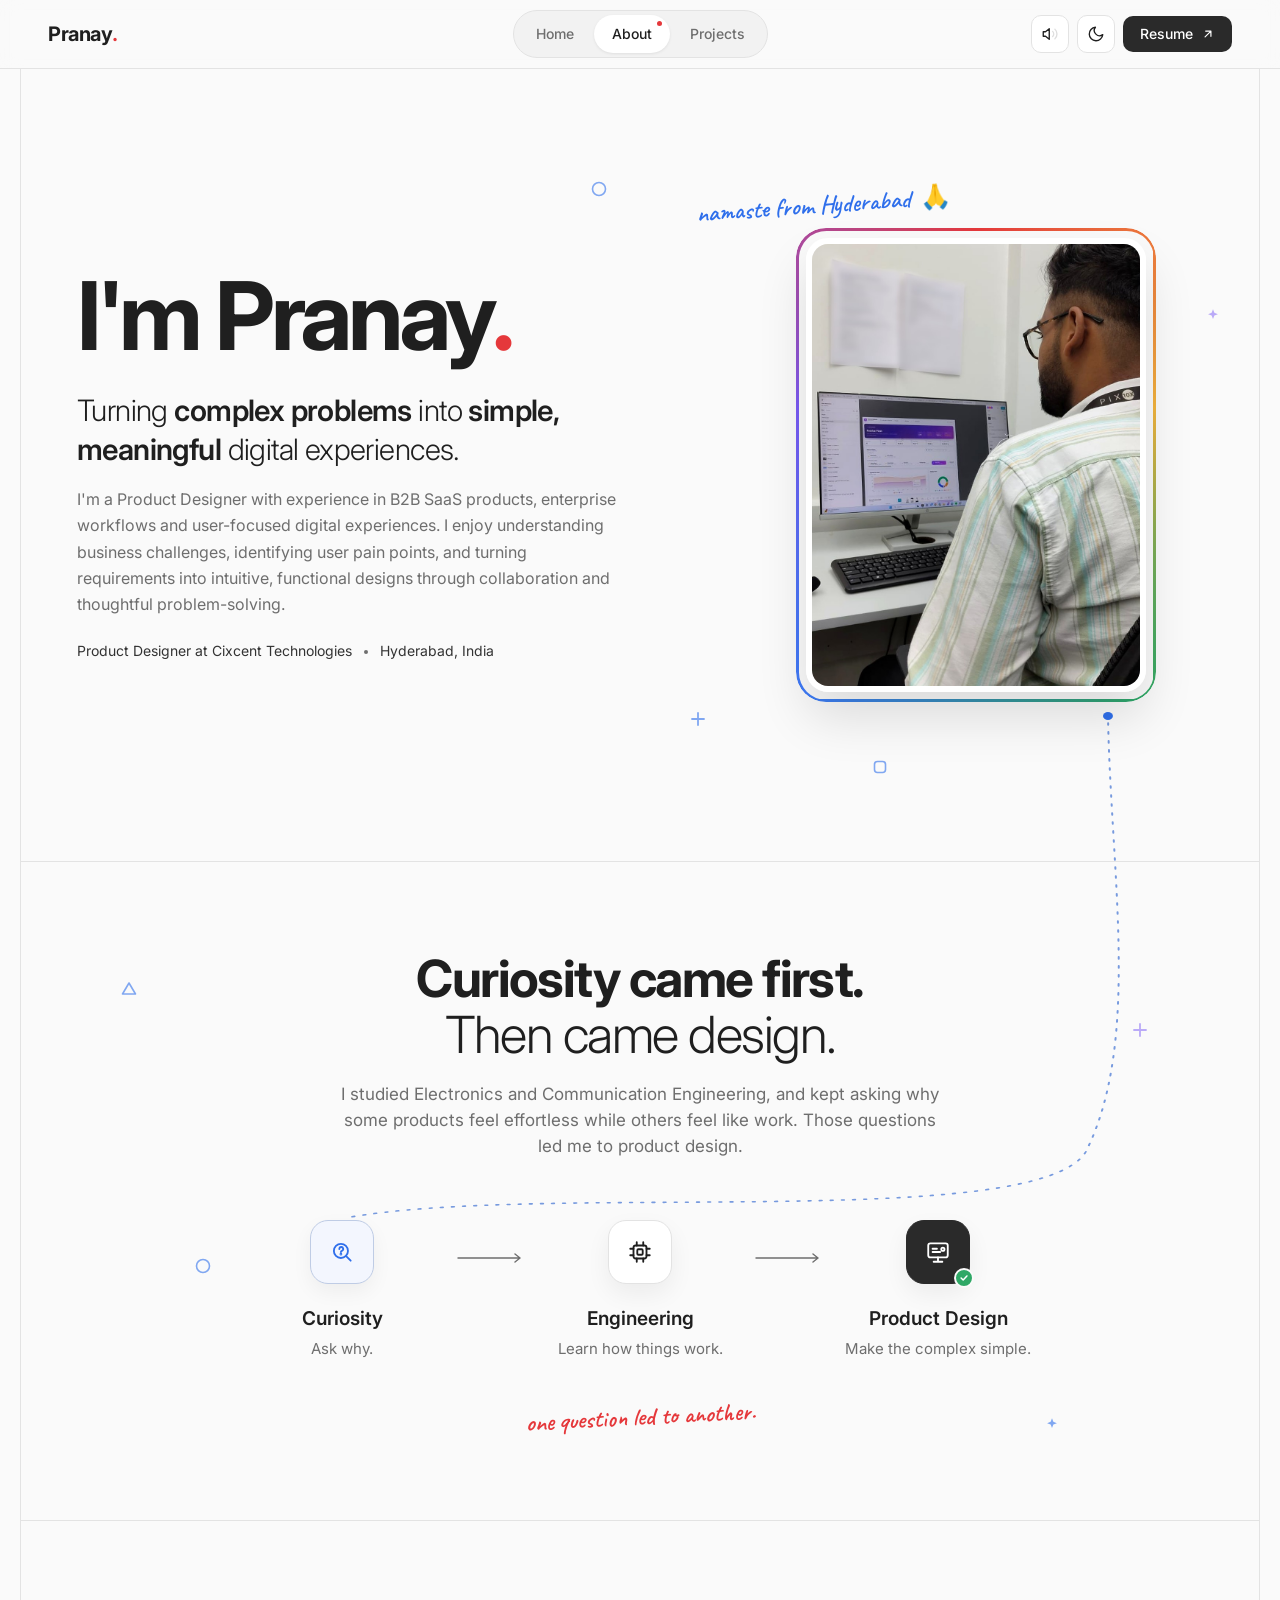
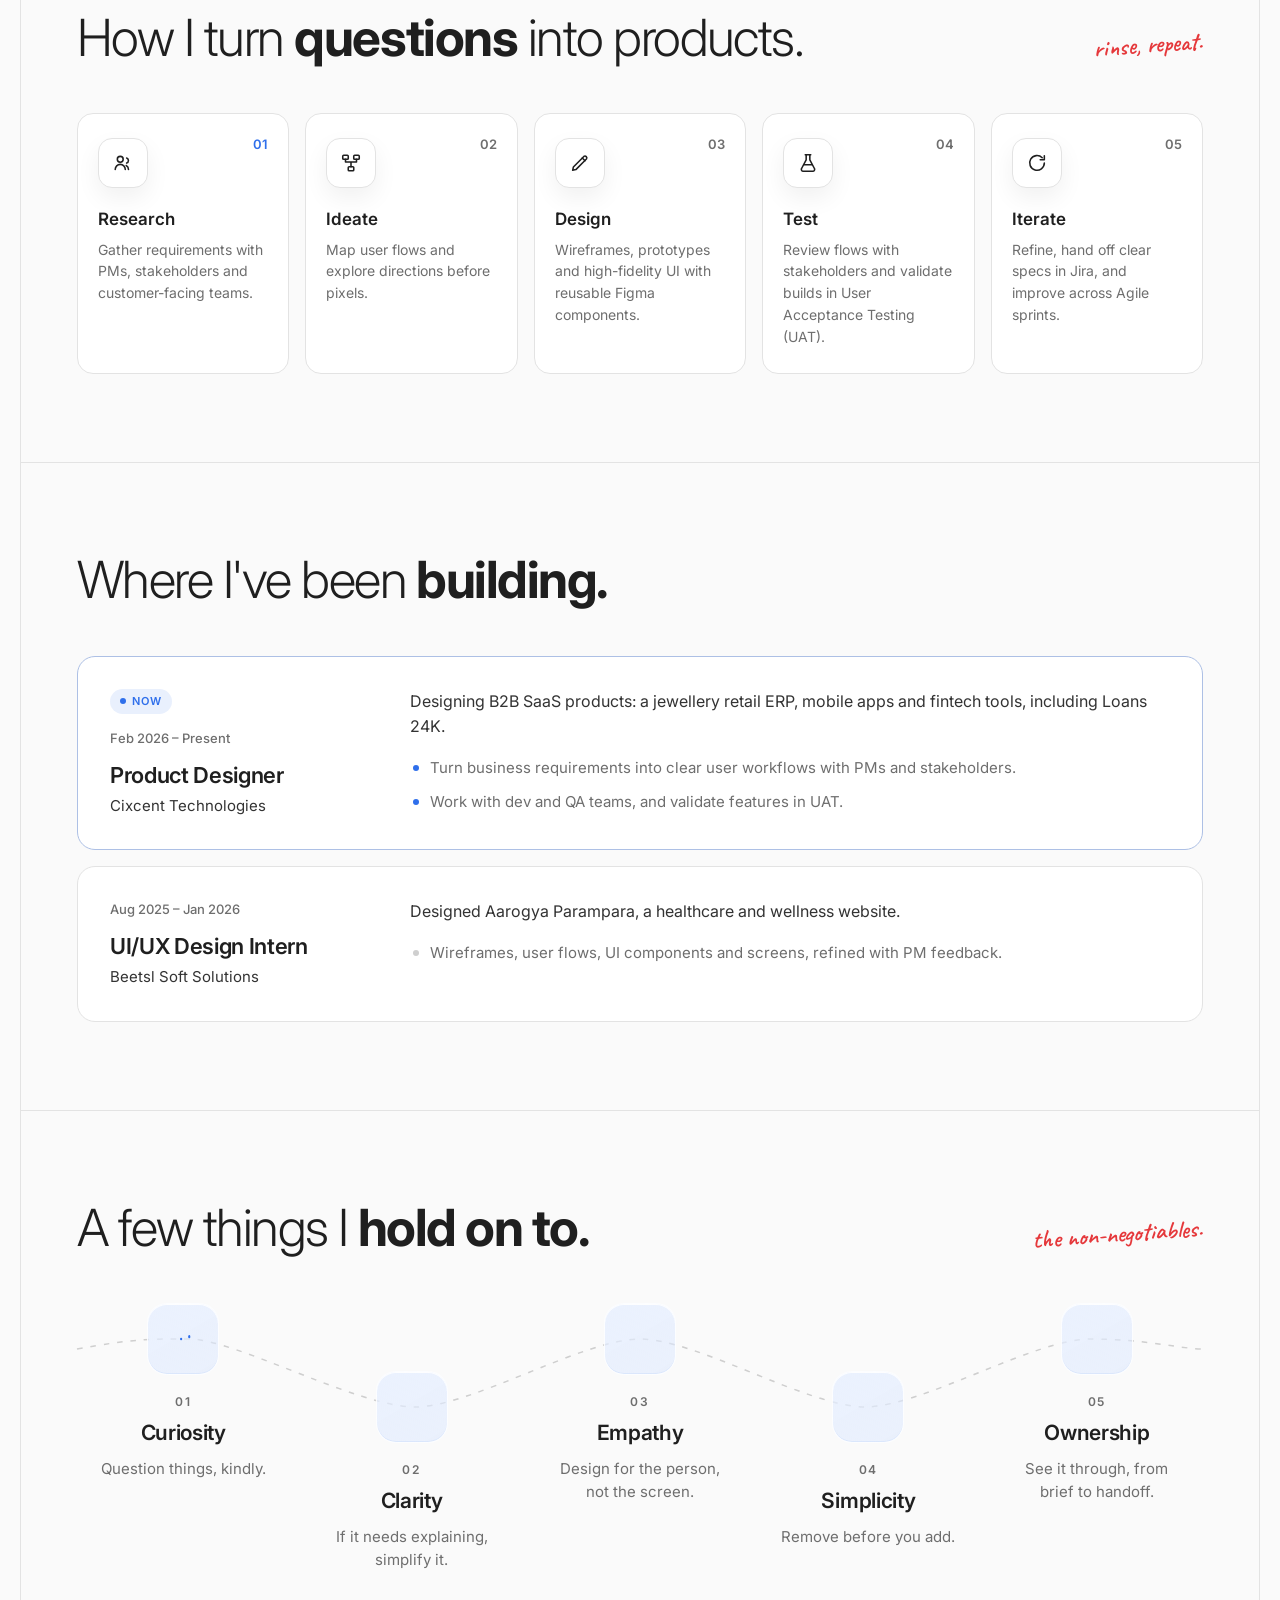
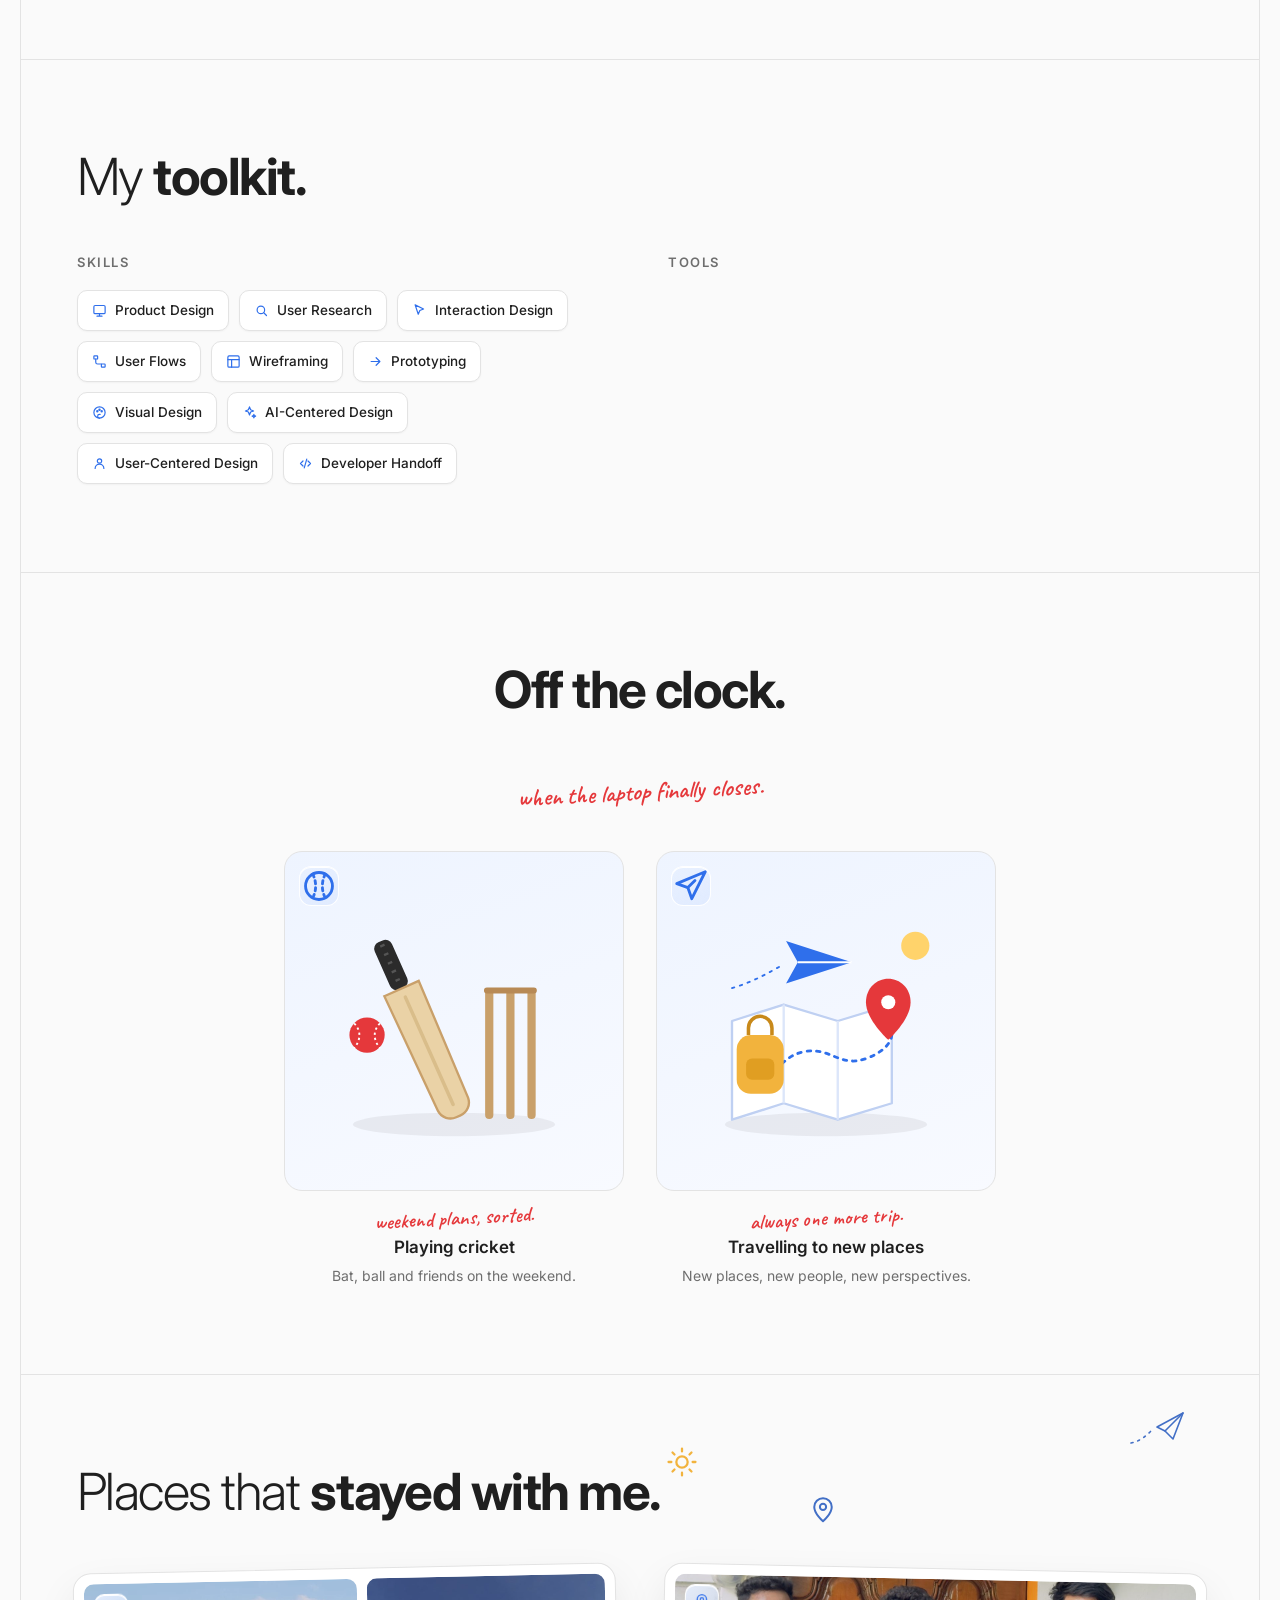
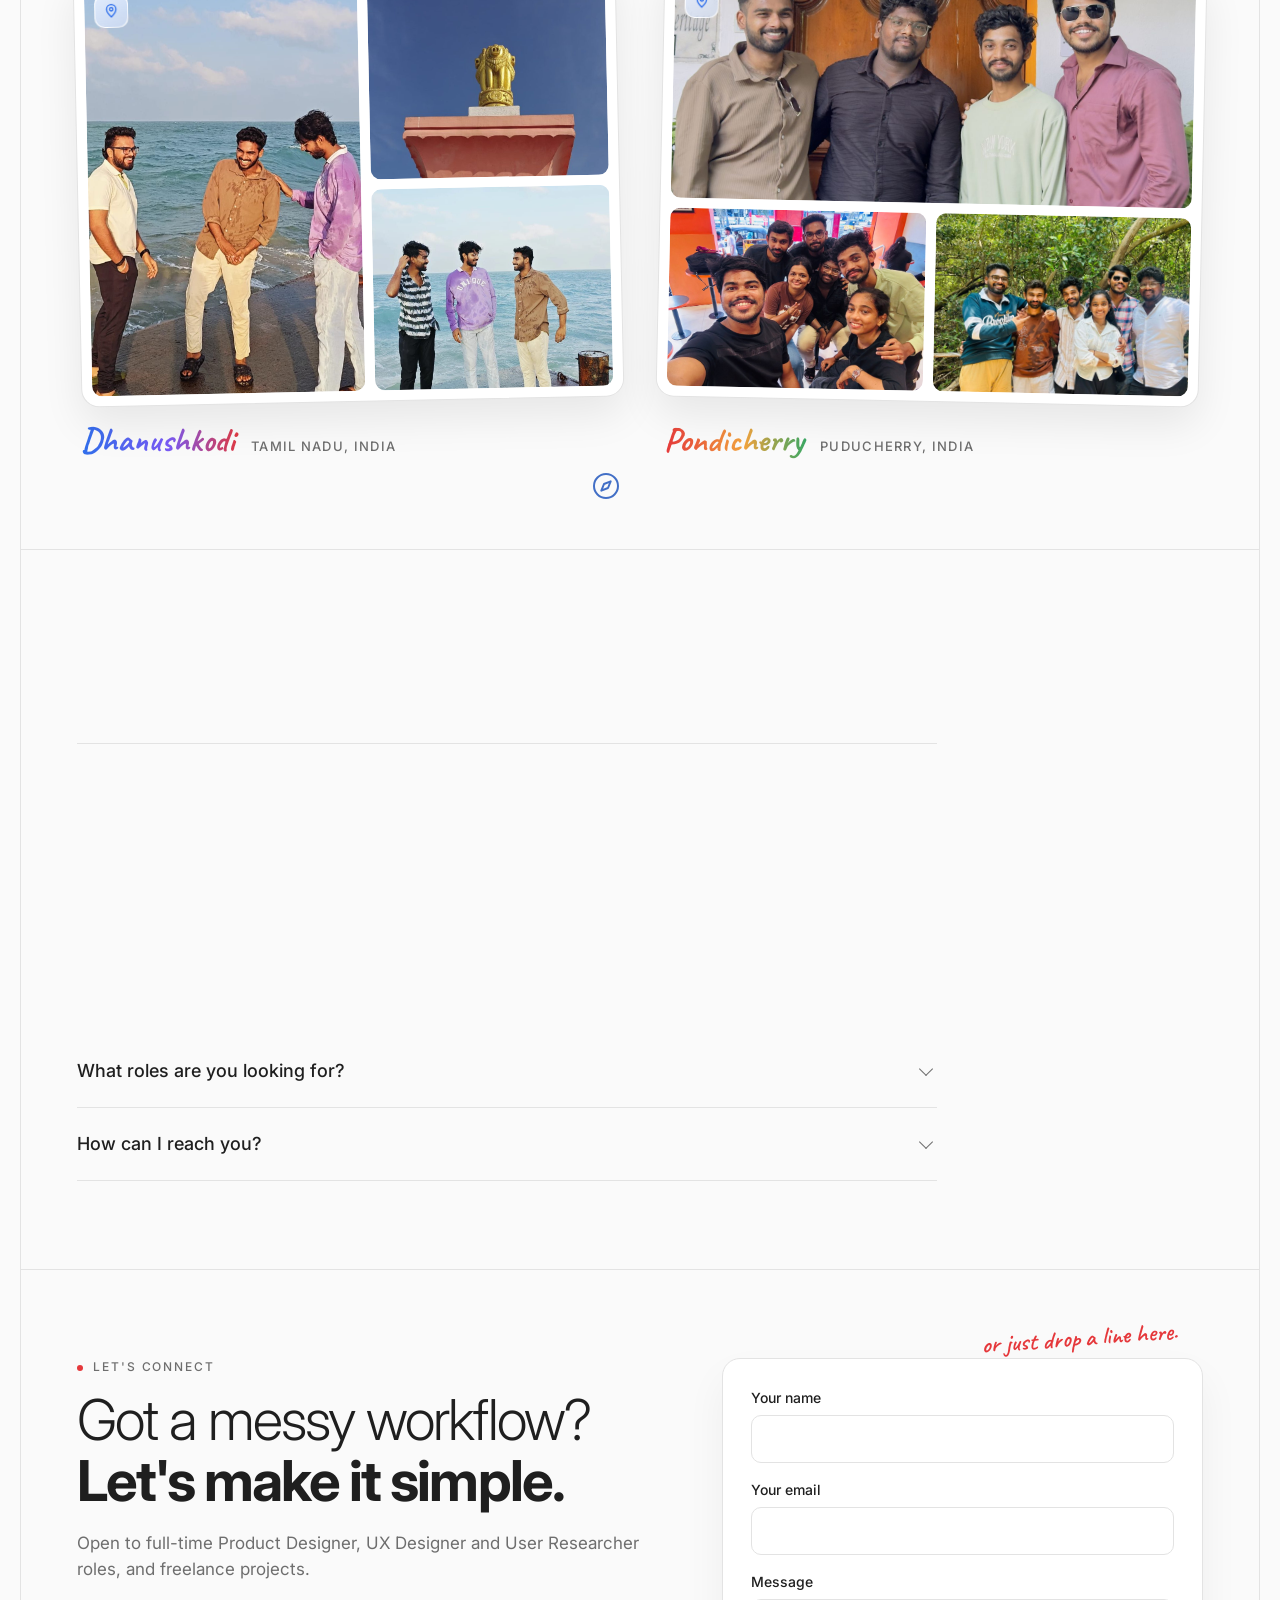
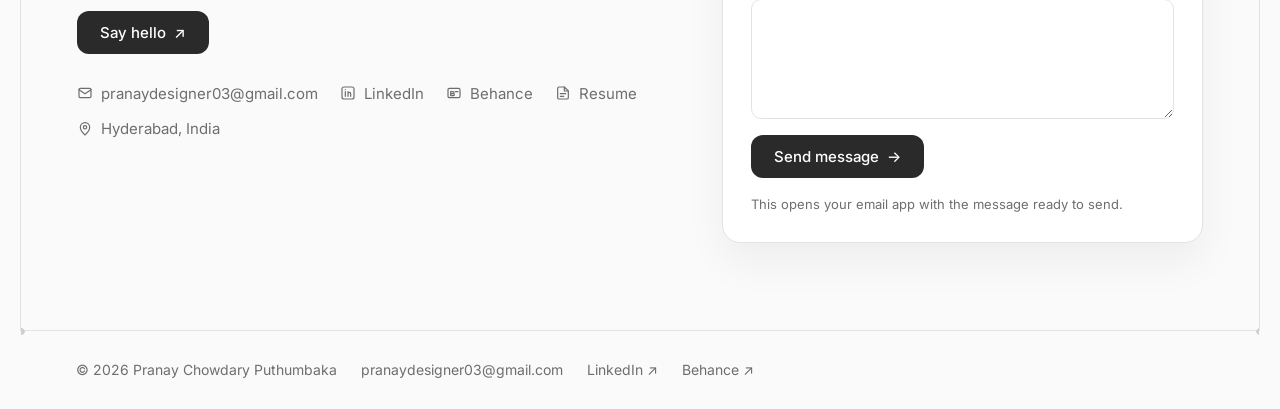
==== about.html @ 9cea8ef6 "Clean phone mockups, one-way card preview, case studies open at top - Fresh Farm phone frames: notch" ====
<!DOCTYPE html>
<html lang="en">
<head>
  <meta charset="UTF-8">
  <meta name="viewport" content="width=device-width, initial-scale=1">
  <title>About · Pranay Chowdary Puthumbaka</title>
  <meta name="description" content="About Pranay Chowdary Puthumbaka, a Product Designer in Hyderabad designing B2B SaaS, ERP and fintech products.">

  <!-- Theme init: runs before paint so there is no light/dark flash -->
  <script>
    (function () {
      var root = document.documentElement;
      var theme = null;
      try { theme = localStorage.getItem('pp-theme'); } catch (e) {}
      if (theme !== 'light' && theme !== 'dark') {
        theme = window.matchMedia && window.matchMedia('(prefers-color-scheme: dark)').matches ? 'dark' : 'light';
      }
      root.setAttribute('data-theme', theme);
      root.classList.add('js');
      var navIn = false; try { if (sessionStorage.getItem('pp-nav')) { navIn = true; sessionStorage.removeItem('pp-nav'); } } catch (e) {} try { if (window.name === 'pp-nav') { navIn = true; window.name = ''; } } catch (e) {} if (navIn) root.classList.add('nav-in', 'welcomed');
    })();
  </script>

  <!-- Font: Inter -->
  <link rel="preconnect" href="https://fonts.googleapis.com">
  <link rel="preconnect" href="https://fonts.gstatic.com" crossorigin>
  <link href="https://fonts.googleapis.com/css2?family=Caveat:wght@500;600&family=Inter:wght@300;400;500;600;700&display=swap" rel="stylesheet">

  <link rel="stylesheet" href="assets/css/styles.css">
</head>
<body>

  <!-- ============ NAVIGATION ============ -->
  <header class="nav">
    <div class="nav__inner">
      <a class="logo" href="index.html" aria-label="Pranay, home">Pranay<span>.</span></a>

      <nav class="nav__links" aria-label="Main">
        <a href="index.html">Home</a>
        <a href="about.html" class="is-active" aria-current="page">About</a>
        <a href="projects.html">Projects</a>
      </nav>

      <div class="nav__actions">
        <button class="icon-btn" id="soundBtn" type="button" aria-label="Toggle sound" aria-pressed="false">
          <svg width="18" height="18" viewBox="0 0 24 24" fill="none" stroke="currentColor" stroke-width="1.8" stroke-linecap="round" stroke-linejoin="round" aria-hidden="true">
            <path d="M11 5 6 9H3v6h3l5 4V5z"/>
            <path class="sound-wave" d="M15.5 8.5a5 5 0 0 1 0 7M18.5 5.5a9 9 0 0 1 0 13"/>
          </svg>
        </button>
        <button class="icon-btn" id="themeBtn" type="button" aria-label="Switch to dark theme">
          <svg class="icon-moon" width="18" height="18" viewBox="0 0 24 24" fill="none" stroke="currentColor" stroke-width="1.8" stroke-linecap="round" stroke-linejoin="round" aria-hidden="true"><path d="M21 12.8A9 9 0 1 1 11.2 3a7 7 0 0 0 9.8 9.8z"/></svg>
          <svg class="icon-sun" width="18" height="18" viewBox="0 0 24 24" fill="none" stroke="currentColor" stroke-width="1.8" stroke-linecap="round" aria-hidden="true"><circle cx="12" cy="12" r="4"/><path d="M12 2v2M12 20v2M4.9 4.9l1.4 1.4M17.7 17.7l1.4 1.4M2 12h2M20 12h2M4.9 19.1l1.4-1.4M17.7 6.3l1.4-1.4"/></svg>
        </button>
        <a class="btn btn--primary btn--sm" href="assets/files/resume.pdf" target="_blank" rel="noopener" aria-label="Resume (opens in a new tab)">
          <span class="btn__label">Resume</span>
          <svg width="14" height="14" viewBox="0 0 24 24" fill="none" stroke="currentColor" stroke-width="2" stroke-linecap="round" stroke-linejoin="round" aria-hidden="true"><path d="M7 17 17 7M8 7h9v9"/></svg>
        </a>
      </div>
    </div>
  </header>

  <main class="frame about-v2">

    <!-- ============ 1. INTRO ============ -->
    <section class="section a-intro" aria-labelledby="about-title">
      <div class="a-intro__text">
        <h1 class="about-name" id="about-title">I'm Pranay<span class="dot">.</span></h1>
        <p class="a-intro__headline reveal" style="--d:.2s">Turning <strong>complex problems</strong> into <strong>simple, meaningful</strong> digital experiences.</p>
        <p class="a-intro__desc reveal" style="--d:.28s">I'm a Product Designer with experience in B2B SaaS products, enterprise workflows and user-focused digital experiences. I enjoy understanding business challenges, identifying user pain points, and turning requirements into intuitive, functional designs through collaboration and thoughtful problem-solving.</p>
        <ul class="meta a-intro__meta reveal" style="--d:.34s">
          <li>Product Designer at Cixcent Technologies</li>
          <li>Hyderabad, India</li>
        </ul>
      </div>

<span class="floater" style="top:14%;left:46%" aria-hidden="true"><svg width="18" height="18" viewBox="0 0 18 18"><circle cx="9" cy="9" r="6.5" fill="none" stroke="currentColor" stroke-width="1.6"/></svg></span><span class="floater" style="bottom:16%;left:54%" aria-hidden="true"><svg width="16" height="16" viewBox="0 0 16 16"><path d="M8 2v12M2 8h12" stroke="currentColor" stroke-width="1.8" stroke-linecap="round"/></svg></span><span class="floater" style="top:30%;right:3%" aria-hidden="true"><svg width="18" height="18" viewBox="0 0 24 24"><path d="M12 3l1.8 4.7L18.5 9.5l-4.7 1.8L12 16l-1.8-4.7L5.5 9.5l4.7-1.8z" fill="currentColor"/></svg></span><span class="floater" style="bottom:10%;right:30%" aria-hidden="true"><svg width="16" height="16" viewBox="0 0 16 16"><rect x="2.5" y="2.5" width="11" height="11" rx="3" fill="none" stroke="currentColor" stroke-width="1.6"/></svg></span>
      <figure class="a-intro__photo reveal" style="--d:.4s">
        <span class="note note--photo">namaste from Hyderabad <span class="note__emoji" aria-hidden="true">🙏</span>
        </span>
        <span class="a-intro__ring" aria-hidden="true"></span>
        <img src="assets/images/pranay-at-work.jpg" width="960" height="1200" alt="Pranay at his desk, designing a dashboard in Figma.">
      </figure>
    </section>

    <!-- ============ 2. ORIGIN STORY ============ -->
    <section class="section a-center" aria-labelledby="origin-title">
      <svg class="thread thread--origin" viewBox="0 0 1000 510" preserveAspectRatio="none" aria-hidden="true">
        <defs><mask id="threadMask"><path class="mask-stroke" pathLength="1" d="M878 2 C 880 160, 905 330, 860 440 C 820 520, 420 470, 262 506" fill="none"/></mask></defs>
        <path mask="url(#threadMask)" d="M878 2 C 880 160, 905 330, 860 440 C 820 520, 420 470, 262 506"/>
        <circle class="thread__dot" cx="878" cy="4" r="4"/>
      </svg>
      <span class="floater" style="top:18%;left:8%" aria-hidden="true"><svg width="18" height="18" viewBox="0 0 18 18"><path d="M9 3 15.5 14h-13z" fill="none" stroke="currentColor" stroke-width="1.6" stroke-linejoin="round"/></svg></span><span class="floater" style="top:60%;left:14%" aria-hidden="true"><svg width="18" height="18" viewBox="0 0 18 18"><circle cx="9" cy="9" r="6.5" fill="none" stroke="currentColor" stroke-width="1.6"/></svg></span><span class="floater" style="top:24%;right:9%" aria-hidden="true"><svg width="16" height="16" viewBox="0 0 16 16"><path d="M8 2v12M2 8h12" stroke="currentColor" stroke-width="1.8" stroke-linecap="round"/></svg></span><span class="floater" style="bottom:12%;right:16%" aria-hidden="true"><svg width="18" height="18" viewBox="0 0 24 24"><path d="M12 3l1.8 4.7L18.5 9.5l-4.7 1.8L12 16l-1.8-4.7L5.5 9.5l4.7-1.8z" fill="currentColor"/></svg></span>
      <h2 class="section-title a-title" id="origin-title"><strong>Curiosity came first.</strong><br>Then came design.</h2>
      <p class="a-lead">I studied Electronics and Communication Engineering, and kept asking why some products feel effortless while others feel like work. Those questions led me to product design.</p>

      <ol class="flow" aria-label="How I got into design">
        <li class="flow__step">
          <span class="icon-tile icon-tile--accent" aria-hidden="true">
            <svg width="26" height="26" viewBox="0 0 24 24" fill="none" stroke="currentColor" stroke-width="1.7" stroke-linecap="round" stroke-linejoin="round"><circle cx="11" cy="11" r="6.5"/><path d="m20 20-4.2-4.2"/><path d="M9.5 9.2a1.8 1.8 0 1 1 2.4 1.7c-.6.2-.9.6-.9 1.2"/><circle cx="11" cy="14" r=".4" fill="currentColor"/></svg>
          </span>
          <h3>Curiosity</h3>
          <p>Ask why.</p>
        </li>
        <li class="flow__arrow" aria-hidden="true"><svg width="70" height="12" viewBox="0 0 70 12"><path d="M2 6h62m0 0-5-4m5 4-5 4" fill="none" stroke="currentColor" stroke-width="1.4" stroke-linecap="round" stroke-linejoin="round" pathLength="1"/></svg></li>
        <li class="flow__step">
          <span class="icon-tile" aria-hidden="true">
            <svg width="26" height="26" viewBox="0 0 24 24" fill="none" stroke="currentColor" stroke-width="1.7" stroke-linecap="round" stroke-linejoin="round"><rect x="6" y="6" width="12" height="12" rx="2"/><rect x="9.5" y="9.5" width="5" height="5" rx="1"/><path d="M9 3v3M15 3v3M9 18v3M15 18v3M3 9h3M3 15h3M18 9h3M18 15h3"/></svg>
          </span>
          <h3>Engineering</h3>
          <p>Learn how things work.</p>
        </li>
        <li class="flow__arrow" aria-hidden="true"><svg width="70" height="12" viewBox="0 0 70 12"><path d="M2 6h62m0 0-5-4m5 4-5 4" fill="none" stroke="currentColor" stroke-width="1.4" stroke-linecap="round" stroke-linejoin="round" pathLength="1"/></svg></li>
        <li class="flow__step">
          <span class="icon-tile icon-tile--dark" aria-hidden="true">
            <svg width="26" height="26" viewBox="0 0 24 24" fill="none" stroke="currentColor" stroke-width="1.7" stroke-linecap="round" stroke-linejoin="round"><rect x="3" y="4" width="18" height="13" rx="2"/><path d="M8 21h8M12 17v4"/><path d="M7 9h4M7 12h7"/><circle cx="16.5" cy="9.5" r="1.5"/></svg>
            <span class="icon-tile__check"><svg width="10" height="10" viewBox="0 0 24 24" fill="none" stroke="#fff" stroke-width="3.5" stroke-linecap="round" stroke-linejoin="round"><path d="m5 12 5 5 9-10"/></svg></span>
          </span>
          <h3>Product Design</h3>
          <p>Make the complex simple.</p>
        </li>
      </ol>
      <p class="note note--center">one question led to another.</p>
    </section>

    <!-- ============ 3. HOW I DESIGN (process) ============ -->
    <section class="section" aria-labelledby="process-title">
      <div class="a-head">
        <h2 class="section-title a-title" id="process-title">How I turn <strong>questions</strong> into products.</h2>
        <p class="note note--side">rinse, repeat.</p>
      </div>
      <ol class="steps">
        <li class="step">
          <span class="step__num">01</span>
          <span class="icon-tile icon-tile--sm" aria-hidden="true"><svg width="22" height="22" viewBox="0 0 24 24" fill="none" stroke="currentColor" stroke-width="1.7" stroke-linecap="round" stroke-linejoin="round"><circle cx="9" cy="8" r="3.2"/><path d="M3.5 19a5.5 5.5 0 0 1 11 0"/><path d="M16 6.5a3 3 0 0 1 0 5.6M18 19a5 5 0 0 0-2.5-4.3"/></svg></span>
          <h3>Research</h3>
          <p>Gather requirements with PMs, stakeholders and customer-facing teams.</p>
        </li>
        <li class="step">
          <span class="step__num">02</span>
          <span class="icon-tile icon-tile--sm" aria-hidden="true"><svg width="22" height="22" viewBox="0 0 24 24" fill="none" stroke="currentColor" stroke-width="1.7" stroke-linecap="round" stroke-linejoin="round"><rect x="3" y="3.5" width="6" height="4.5" rx="1"/><rect x="15" y="3.5" width="6" height="4.5" rx="1"/><rect x="9" y="16" width="6" height="4.5" rx="1"/><path d="M6 8v3h12V8M12 11v5"/></svg></span>
          <h3>Ideate</h3>
          <p>Map user flows and explore directions before pixels.</p>
        </li>
        <li class="step">
          <span class="step__num">03</span>
          <span class="icon-tile icon-tile--sm" aria-hidden="true"><svg width="22" height="22" viewBox="0 0 24 24" fill="none" stroke="currentColor" stroke-width="1.7" stroke-linecap="round" stroke-linejoin="round"><path d="m4 20 3.5-.8L19 7.7a2 2 0 0 0-2.8-2.8L4.8 16.4z"/><path d="m14.5 6.5 3 3"/></svg></span>
          <h3>Design</h3>
          <p>Wireframes, prototypes and high-fidelity UI with reusable Figma components.</p>
        </li>
        <li class="step">
          <span class="step__num">04</span>
          <span class="icon-tile icon-tile--sm" aria-hidden="true"><svg width="22" height="22" viewBox="0 0 24 24" fill="none" stroke="currentColor" stroke-width="1.7" stroke-linecap="round" stroke-linejoin="round"><path d="M9 3h6M10 3v5.5L5 18a2 2 0 0 0 1.8 3h10.4A2 2 0 0 0 19 18l-5-9.5V3"/><path d="M7.5 14h9"/></svg></span>
          <h3>Test</h3>
          <p>Review flows with stakeholders and validate builds in User Acceptance Testing (UAT).</p>
        </li>
        <li class="step">
          <span class="step__num">05</span>
          <span class="icon-tile icon-tile--sm" aria-hidden="true"><svg width="22" height="22" viewBox="0 0 24 24" fill="none" stroke="currentColor" stroke-width="1.7" stroke-linecap="round" stroke-linejoin="round"><path d="M20 12a8 8 0 1 1-2.3-5.7"/><path d="M20 4v4.5h-4.5"/></svg></span>
          <h3>Iterate</h3>
          <p>Refine, hand off clear specs in Jira, and improve across Agile sprints.</p>
        </li>
      </ol>
    </section>

    <!-- ============ 4. EXPERIENCE ============ -->
    <section class="section" aria-labelledby="experience-title">
      <div class="a-head">
        <h2 class="section-title a-title" id="experience-title">Where I've been <strong>building.</strong></h2>
      </div>
      <div class="xp">
        <article class="xp__card xp__card--now">
          <div class="xp__meta">
            <span class="xp__badge">Now</span>
            <span class="xp__date">Feb 2026 – Present</span>
            <h3>Product Designer</h3>
            <p class="xp__org">Cixcent Technologies</p>
          </div>
          <div class="xp__body">
            <p class="xp__summary">Designing B2B SaaS products: a jewellery retail ERP, mobile apps and fintech tools, including Loans 24K.</p>
            <ul class="xp__list">
              <li>Turn business requirements into clear user workflows with PMs and stakeholders.</li>
              <li>Work with dev and QA teams, and validate features in UAT.</li>
            </ul>
          </div>
        </article>
        <article class="xp__card">
          <div class="xp__meta">
            <span class="xp__date">Aug 2025 – Jan 2026</span>
            <h3>UI/UX Design Intern</h3>
            <p class="xp__org">Beetsl Soft Solutions</p>
          </div>
          <div class="xp__body">
            <p class="xp__summary">Designed Aarogya Parampara, a healthcare and wellness website.</p>
            <ul class="xp__list">
              <li>Wireframes, user flows, UI components and screens, refined with PM feedback.</li>
            </ul>
          </div>
        </article>
      </div>
    </section>

    <!-- ============ 5. VALUES ============ -->
    <section class="section" aria-labelledby="values-title">
      <div class="a-head">
        <h2 class="section-title a-title" id="values-title">A few things I <strong>hold on to.</strong></h2>
        <p class="note note--side">the non-negotiables.</p>
      </div>
      <div class="values" id="values">
        <!-- dashed base path + accent path that draws in as you scroll -->
        <svg class="values__path" viewBox="0 0 1000 130" preserveAspectRatio="none" aria-hidden="true">
          <path class="values__base" d="M0 46 C 50 36, 60 36, 100 36 S 250 104, 300 104 S 450 36, 500 36 S 650 104, 700 104 S 850 36, 900 36 S 980 46, 1000 46"/>
          <path class="values__progress" pathLength="1" d="M0 46 C 50 36, 60 36, 100 36 S 250 104, 300 104 S 450 36, 500 36 S 650 104, 700 104 S 850 36, 900 36 S 980 46, 1000 46"/>
        </svg>
        <ul class="values__list">
          <li class="value">
            <span class="icon-tile icon-tile--value" aria-hidden="true"><svg width="30" height="30" viewBox="0 0 24 24" fill="none" stroke="currentColor" stroke-width="1.7" stroke-linecap="round" stroke-linejoin="round"><circle cx="10.5" cy="10.5" r="6.5"/><path d="m20 20-4.6-4.6"/><path d="M8.6 8.8a2 2 0 1 1 2.7 1.9c-.5.2-.8.6-.8 1.1v.4"/><path d="M10.5 14.2v.1"/></svg></span>
            <span class="value__num">01</span>
            <h3><span class="hl">Curiosity</span></h3>
            <p>Question things, kindly.</p>
          </li>
          <li class="value">
            <span class="icon-tile icon-tile--value" aria-hidden="true"><svg width="30" height="30" viewBox="0 0 24 24" fill="none" stroke="currentColor" stroke-width="1.7" stroke-linecap="round" stroke-linejoin="round"><path d="M2.5 12S6 5.5 12 5.5 21.5 12 21.5 12 18 18.5 12 18.5 2.5 12 2.5 12z"/><circle cx="12" cy="12" r="3"/></svg></span>
            <span class="value__num">02</span>
            <h3><span class="hl">Clarity</span></h3>
            <p>If it needs explaining, simplify it.</p>
          </li>
          <li class="value">
            <span class="icon-tile icon-tile--value" aria-hidden="true"><svg width="30" height="30" viewBox="0 0 24 24" fill="none" stroke="currentColor" stroke-width="1.7" stroke-linecap="round" stroke-linejoin="round"><path d="M12 19.5s-7-4.3-7-9.6A3.9 3.9 0 0 1 12 7.6a3.9 3.9 0 0 1 7 2.3c0 5.3-7 9.6-7 9.6z"/><path d="M9.2 11.5h1.6l1-1.8 1.5 3.4 1-1.6h1.5"/></svg></span>
            <span class="value__num">03</span>
            <h3><span class="hl">Empathy</span></h3>
            <p>Design for the person, not the screen.</p>
          </li>
          <li class="value">
            <span class="icon-tile icon-tile--value" aria-hidden="true"><svg width="30" height="30" viewBox="0 0 24 24" fill="none" stroke="currentColor" stroke-width="1.7" stroke-linecap="round" stroke-linejoin="round"><path d="M4 6h16"/><path d="M7 11h10"/><path d="M10 16h4"/><path d="M12 20v.1"/></svg></span>
            <span class="value__num">04</span>
            <h3><span class="hl">Simplicity</span></h3>
            <p>Remove before you add.</p>
          </li>
          <li class="value">
            <span class="icon-tile icon-tile--value" aria-hidden="true"><svg width="30" height="30" viewBox="0 0 24 24" fill="none" stroke="currentColor" stroke-width="1.7" stroke-linecap="round" stroke-linejoin="round"><path d="M5 21V4"/><path d="M5 4h11l-2 3.5 2 3.5H5"/></svg></span>
            <span class="value__num">05</span>
            <h3><span class="hl">Ownership</span></h3>
            <p>See it through, from brief to handoff.</p>
          </li>
        </ul>
      </div>
    </section>

    <!-- ============ 6. TOOLKIT ============ -->
    <section class="section" aria-labelledby="skills-title">
      <div class="a-head">
        <h2 class="section-title a-title" id="skills-title">My <strong>toolkit.</strong></h2>
      </div>
      <div class="split">
        <div>
          <h3 class="subhead">Skills</h3>
          <ul class="tag-list"><li class="chip chip--i"><svg width="15" height="15" viewBox="0 0 24 24" fill="none" stroke="currentColor" stroke-width="1.9" stroke-linecap="round" stroke-linejoin="round" aria-hidden="true"><rect x="3" y="4" width="18" height="13" rx="2"/><path d="M8 21h8M12 17v4"/></svg>Product Design</li><li class="chip chip--i"><svg width="15" height="15" viewBox="0 0 24 24" fill="none" stroke="currentColor" stroke-width="1.9" stroke-linecap="round" stroke-linejoin="round" aria-hidden="true"><circle cx="11" cy="11" r="6"/><path d="m20 20-4-4"/></svg>User Research</li><li class="chip chip--i"><svg width="15" height="15" viewBox="0 0 24 24" fill="none" stroke="currentColor" stroke-width="1.9" stroke-linecap="round" stroke-linejoin="round" aria-hidden="true"><path d="M5 3l5 15 2.5-6 6-2.5z"/></svg>Interaction Design</li><li class="chip chip--i"><svg width="15" height="15" viewBox="0 0 24 24" fill="none" stroke="currentColor" stroke-width="1.9" stroke-linecap="round" stroke-linejoin="round" aria-hidden="true"><rect x="3" y="3" width="6" height="5" rx="1"/><rect x="15" y="16" width="6" height="5" rx="1"/><path d="M6 8v5a3 3 0 0 0 3 3h6"/></svg>User Flows</li><li class="chip chip--i"><svg width="15" height="15" viewBox="0 0 24 24" fill="none" stroke="currentColor" stroke-width="1.9" stroke-linecap="round" stroke-linejoin="round" aria-hidden="true"><rect x="3" y="3" width="18" height="18" rx="2"/><path d="M3 9h18M9 9v12"/></svg>Wireframing</li><li class="chip chip--i"><svg width="15" height="15" viewBox="0 0 24 24" fill="none" stroke="currentColor" stroke-width="1.9" stroke-linecap="round" stroke-linejoin="round" aria-hidden="true"><path d="M5 12h14M13 6l6 6-6 6"/></svg>Prototyping</li><li class="chip chip--i"><svg width="15" height="15" viewBox="0 0 24 24" fill="none" stroke="currentColor" stroke-width="1.9" stroke-linecap="round" stroke-linejoin="round" aria-hidden="true"><circle cx="12" cy="12" r="9"/><circle cx="8.5" cy="10" r="1"/><circle cx="12" cy="7.5" r="1"/><circle cx="15.5" cy="10" r="1"/><path d="M12 21a3 3 0 0 1 0-6h1"/></svg>Visual Design</li><li class="chip chip--i"><svg width="15" height="15" viewBox="0 0 24 24" fill="none" stroke="currentColor" stroke-width="1.9" stroke-linecap="round" stroke-linejoin="round" aria-hidden="true"><path d="M12 3l1.8 4.7L18.5 9.5l-4.7 1.8L12 16l-1.8-4.7L5.5 9.5l4.7-1.8z"/><path d="M19 15l.8 2 2 .8-2 .8-.8 2-.8-2-2-.8 2-.8z"/></svg>AI-Centered Design</li><li class="chip chip--i"><svg width="15" height="15" viewBox="0 0 24 24" fill="none" stroke="currentColor" stroke-width="1.9" stroke-linecap="round" stroke-linejoin="round" aria-hidden="true"><circle cx="12" cy="8" r="3.5"/><path d="M5 20a7 7 0 0 1 14 0"/></svg>User-Centered Design</li><li class="chip chip--i"><svg width="15" height="15" viewBox="0 0 24 24" fill="none" stroke="currentColor" stroke-width="1.9" stroke-linecap="round" stroke-linejoin="round" aria-hidden="true"><path d="m8 8-4 4 4 4M16 8l4 4-4 4M14 5l-4 14"/></svg>Developer Handoff</li></ul>
        </div>
        <div>
          <h3 class="subhead">Tools</h3>
          <ul class="tag-list"><li class="chip chip--i"><svg width="15" height="15" viewBox="0 0 24 24" fill="none" stroke="currentColor" stroke-width="1.9" stroke-linecap="round" stroke-linejoin="round" aria-hidden="true"><path d="M9 3h6a3 3 0 0 1 0 6H9zM9 9h6a3 3 0 1 1 0 6H9zM9 3a3 3 0 0 0 0 6M9 9a3 3 0 0 0 0 6M9 15a3 3 0 1 0 3 3v-3"/></svg>Figma</li><li class="chip chip--i"><svg width="15" height="15" viewBox="0 0 24 24" fill="none" stroke="currentColor" stroke-width="1.9" stroke-linecap="round" stroke-linejoin="round" aria-hidden="true"><path d="M12 3l1.8 4.7L18.5 9.5l-4.7 1.8L12 16l-1.8-4.7L5.5 9.5l4.7-1.8z"/></svg>Figma AI</li><li class="chip chip--i"><svg width="15" height="15" viewBox="0 0 24 24" fill="none" stroke="currentColor" stroke-width="1.9" stroke-linecap="round" stroke-linejoin="round" aria-hidden="true"><path d="M12 3v18M3 12h18M5.6 5.6l12.8 12.8M18.4 5.6 5.6 18.4"/></svg>Claude</li><li class="chip chip--i"><svg width="15" height="15" viewBox="0 0 24 24" fill="none" stroke="currentColor" stroke-width="1.9" stroke-linecap="round" stroke-linejoin="round" aria-hidden="true"><path d="M12 20s-7-4.4-7-10a4 4 0 0 1 7-2.6A4 4 0 0 1 19 10c0 5.6-7 10-7 10z"/></svg>Lovable</li><li class="chip chip--i"><svg width="15" height="15" viewBox="0 0 24 24" fill="none" stroke="currentColor" stroke-width="1.9" stroke-linecap="round" stroke-linejoin="round" aria-hidden="true"><path d="M21 12a8 8 0 0 1-11.6 7.1L4 20l1-4.6A8 8 0 1 1 21 12z"/></svg>ChatGPT</li><li class="chip chip--i"><svg width="15" height="15" viewBox="0 0 24 24" fill="none" stroke="currentColor" stroke-width="1.9" stroke-linecap="round" stroke-linejoin="round" aria-hidden="true"><circle cx="12" cy="12" r="9"/><path d="M3 12h18M12 3a14 14 0 0 1 0 18M12 3a14 14 0 0 0 0 18"/></svg>Perplexity</li><li class="chip chip--i"><svg width="15" height="15" viewBox="0 0 24 24" fill="none" stroke="currentColor" stroke-width="1.9" stroke-linecap="round" stroke-linejoin="round" aria-hidden="true"><rect x="3" y="4" width="18" height="16" rx="2"/><path d="M9 4v16M15 4v16"/></svg>Jira</li></ul>
        </div>
      </div>
    </section>

    <!-- ============ 7. OFF THE CLOCK (hobbies: images + text to come from Pranay) ============ -->
    <section class="section a-center" aria-labelledby="hobbies-title">
      <h2 class="section-title a-title" id="hobbies-title"><strong>Off the clock.</strong></h2>
      <p class="note note--center">when the laptop finally closes.</p>
      <div class="hobbies">
        <article class="hobby">
          <div class="hobby__img hobby__art"><span class="glass-badge" aria-hidden="true"><svg width="18" height="18" viewBox="0 0 24 24" fill="none" stroke="currentColor" stroke-width="1.8" stroke-linecap="round"><circle cx="12" cy="12" r="8.5"/><path d="M8 4.5c2.5 4.5 2.5 10.5 0 15M16 4.5c-2.5 4.5-2.5 10.5 0 15" stroke-dasharray="2 2.4"/></svg></span><svg viewBox="0 0 240 240" aria-hidden="true">
  <ellipse cx="120" cy="208" rx="86" ry="10" fill="#000" opacity=".06"/>
  <!-- stumps -->
  <g stroke="#C9A06A" stroke-width="7" stroke-linecap="round"><path d="M150 96v104M168 96v104M186 96v104"/></g>
  <g stroke="#B88A55" stroke-width="5" stroke-linecap="round"><path d="M148 94h20M168 94h20"/></g>
  <!-- bat -->
  <g transform="rotate(-24 92 120)">
    <rect x="80" y="44" width="16" height="44" rx="6" fill="#2B2B2B"/>
    <path d="M86 48h4M86 56h4M86 64h4M86 72h4M86 80h4" stroke="#555" stroke-width="2"/>
    <path d="M72 88h32l-2 108a12 12 0 0 1-12 11h-4a12 12 0 0 1-12-11z" fill="#EAD2A6" stroke="#C9A06A" stroke-width="2"/>
    <path d="M88 96v100" stroke="#D9BD8A" stroke-width="3" stroke-linecap="round"/>
  </g>
  <!-- ball -->
  <g class="ball"><circle cx="46" cy="132" r="15" fill="#E5383B"/><path d="M35 122c6 6 6 14 0 21M57 122c-6 6-6 14 0 21" fill="none" stroke="#fff" stroke-width="1.6" stroke-dasharray="2 2.5"/></g>
</svg></div>
          <p class="note note--small">weekend plans, sorted.</p>
          <h3>Playing cricket</h3>
          <p>Bat, ball and friends on the weekend.</p>
        </article>
        <article class="hobby">
          <div class="hobby__img hobby__art"><span class="glass-badge" aria-hidden="true"><svg width="18" height="18" viewBox="0 0 24 24" fill="none" stroke="currentColor" stroke-width="1.8" stroke-linecap="round" stroke-linejoin="round"><path d="M21 3 3 10.5l7 2.5 2.5 7z"/><path d="m10 13 4.5-4.5"/></svg></span><svg viewBox="0 0 240 240" aria-hidden="true">
  <ellipse cx="120" cy="208" rx="86" ry="10" fill="#000" opacity=".06"/>
  <!-- map -->
  <path d="M40 120l44-14 46 14 46-14v84l-46 14-46-14-44 14z" fill="#fff" stroke="#BFD0F2" stroke-width="2" stroke-linejoin="round"/>
  <path d="M84 106v84M130 120v84" stroke="#DCE6FA" stroke-width="2"/>
  <path d="M58 176c18-6 22-26 44-30s30 14 52 6 22-20 22-20" fill="none" stroke="#2F6FEB" stroke-width="2.4" stroke-dasharray="3 5" stroke-linecap="round"/>
  <!-- pin -->
  <path d="M154 104c0-12 9-20 19-20s19 8 19 20c0 15-19 32-19 32s-19-17-19-32z" fill="#E5383B"/>
  <circle cx="173" cy="104" r="6" fill="#fff"/>
  <!-- backpack -->
  <rect x="44" y="132" width="40" height="50" rx="12" fill="#F2B33D"/>
  <rect x="52" y="152" width="24" height="18" rx="5" fill="#E09E22"/>
  <path d="M54 132v-6a10 10 0 0 1 20 0v6" fill="none" stroke="#C8891A" stroke-width="3"/>
  <!-- plane -->
  <g class="plane"><path d="M86 52l56 18-56 18 10-18z" fill="#2F6FEB"/><path d="M96 70h46" stroke="#fff" stroke-width="1.5"/><path d="M40 92c14-4 26-10 40-18" fill="none" stroke="#2F6FEB" stroke-width="1.6" stroke-dasharray="2 5" stroke-linecap="round"/></g>
  <!-- sun -->
  <circle cx="196" cy="56" r="12" fill="#FFD36B"/>
</svg></div>
          <p class="note note--small">always one more trip.</p>
          <h3>Travelling to new places</h3>
          <p>New places, new people, new perspectives.</p>
        </article>
      </div>
    </section>

    <!-- ============ 8. PLACES (travel photos to come from Pranay) ============ -->
    <section class="section places-sec" aria-labelledby="places-title">
      <div class="doodles" aria-hidden="true"><span class="doodle doodle--plane"><svg width="56" height="40" viewBox="0 0 56 40" fill="none" stroke="currentColor" stroke-width="1.6" stroke-linecap="round" stroke-linejoin="round"><path d="M2 34c10-2 16-8 22-14" stroke-dasharray="2 5"/><path d="M28 18 54 4 44 30l-8-8-8-4z"/><path d="M36 22 54 4"/></svg></span><span class="doodle doodle--pin"><svg width="30" height="30" viewBox="0 0 24 24" fill="none" stroke="currentColor" stroke-width="1.6" stroke-linecap="round" stroke-linejoin="round"><path d="M12 21s-7-6.1-7-11.5a7 7 0 0 1 14 0C19 14.9 12 21 12 21z"/><circle cx="12" cy="9.5" r="2.5"/></svg></span><span class="doodle doodle--compass"><svg width="32" height="32" viewBox="0 0 24 24" fill="none" stroke="currentColor" stroke-width="1.5" stroke-linecap="round" stroke-linejoin="round"><circle cx="12" cy="12" r="9"/><path d="m15.5 8.5-2 5-5 2 2-5z"/></svg></span><span class="doodle doodle--sun"><svg width="34" height="34" viewBox="0 0 24 24" fill="none" stroke="currentColor" stroke-width="1.6" stroke-linecap="round"><circle cx="12" cy="12" r="4"/><path d="M12 2.5v2M12 19.5v2M2.5 12h2M19.5 12h2M5.3 5.3l1.4 1.4M17.3 17.3l1.4 1.4M5.3 18.7l1.4-1.4M17.3 6.7l1.4-1.4"/></svg></span></div>
      <div class="a-head">
        <h2 class="section-title a-title" id="places-title">Places that <strong>stayed with me.</strong></h2>
      </div>
      <div class="places">
        <figure class="place">
          <div class="collage"><span class="glass-badge glass-badge--pin" aria-hidden="true"><svg width="16" height="16" viewBox="0 0 24 24" fill="none" stroke="currentColor" stroke-width="1.9" stroke-linecap="round" stroke-linejoin="round"><path d="M12 21s-7-6.1-7-11.5a7 7 0 0 1 14 0C19 14.9 12 21 12 21z"/><circle cx="12" cy="9.5" r="2.5"/></svg></span><div class="collage__item"><img src="assets/images/places/dhanushkodi-1.jpg" width="899" height="1599" loading="lazy" alt="Pranay laughing with two friends on the pier at Dhanushkodi, sea behind them."></div><div class="collage__item"><img src="assets/images/places/dhanushkodi-2.jpg" width="716" height="1600" loading="lazy" alt="The national emblem on a coral-pink pillar against a deep blue sky at Dhanushkodi." style="object-position: 50% 30%"></div><div class="collage__item"><img src="assets/images/places/dhanushkodi-3.jpg" width="899" height="1599" loading="lazy" alt="Pranay and two friends smiling on the pier at Dhanushkodi, sea and sky behind them." style="object-position: 50% 55%"></div></div>
          <figcaption><span class="place__name">Dhanushkodi</span><span class="place__where">Tamil Nadu, India</span></figcaption>
        </figure>
        <figure class="place">
          <div class="collage collage--wide"><span class="glass-badge glass-badge--pin" aria-hidden="true"><svg width="16" height="16" viewBox="0 0 24 24" fill="none" stroke="currentColor" stroke-width="1.9" stroke-linecap="round" stroke-linejoin="round"><path d="M12 21s-7-6.1-7-11.5a7 7 0 0 1 14 0C19 14.9 12 21 12 21z"/><circle cx="12" cy="9.5" r="2.5"/></svg></span><div class="collage__item"><img src="assets/images/places/pondicherry-1.jpg" width="1400" height="716" loading="lazy" alt="Pranay with three friends in front of a carved wooden door at a heritage house in Pondicherry."></div><div class="collage__item"><img src="assets/images/places/pondicherry-2.jpg" width="1400" height="1050" loading="lazy" alt="A group selfie with friends at a café in Pondicherry."></div><div class="collage__item"><img src="assets/images/places/pondicherry-3.jpg" width="1400" height="788" loading="lazy" alt="Pranay and friends on a wooden walkway among mangrove trees near Pondicherry."></div></div>
          <figcaption><span class="place__name">Pondicherry</span><span class="place__where">Puducherry, India</span></figcaption>
        </figure>
      </div>
    </section>

    <!-- ============ 9. FAQ ============ -->
    <section class="section" aria-labelledby="faq-title">
      <div class="a-head">
        <h2 class="section-title a-title" id="faq-title">Questions people <strong>ask me.</strong></h2>
      </div>
      <div class="faq">
        <details class="faq__item">
          <summary>What do you do, exactly?</summary>
          <p>I'm a Product Designer at Cixcent Technologies, where I design B2B SaaS products: a jewellery retail ERP, customer and store mobile apps, and fintech tools. I work end to end, from gathering requirements and mapping user flows to wireframes, prototypes and high-fidelity UI.</p>
        </details>
        <details class="faq__item">
          <summary>Where are you based?</summary>
          <p>Hyderabad, India. I'm open to full-time roles and freelance projects.</p>
        </details>
        <details class="faq__item">
          <summary>How do you work with product managers and developers?</summary>
          <p>I work closely with product managers, product owners and stakeholders from the start, during requirement gathering. I also work with customer-facing teams to refine the raw requirements collected from clients, then turn them into user flows that solve real user problems. Once the direction is agreed, I build reusable Figma components and prepare clear handoff specs for developers in Jira, working in Agile/Scrum sprints.</p>
        </details>
        <details class="faq__item">
          <summary>Do you use AI in your work?</summary>
          <p>Yes, every day. I use Claude for interaction design and Lovable to bring ideas to life faster, alongside Figma AI, ChatGPT and Perplexity for research and exploration. AI speeds up my process, but the design decisions stay human-centred.</p>
        </details>
        <details class="faq__item">
          <summary>What roles are you looking for?</summary>
          <p>Product Designer, UX Designer and User Researcher roles, especially in B2B SaaS, enterprise products and fintech. I'm also open to freelance work.</p>
        </details>
        <details class="faq__item">
          <summary>How can I reach you?</summary>
          <p>Email me at <a href="mailto:pranaydesigner03@gmail.com">pranaydesigner03@gmail.com</a>, or connect with me on <a href="https://www.linkedin.com/in/pranay-chowdary-puthumbaka-728284301/" target="_blank" rel="noopener">LinkedIn</a>. You can also see more of my work on <a href="https://www.behance.net/pranayputhumb" target="_blank" rel="noopener">Behance</a>.</p>
        </details>
      </div>
    </section>

    <!-- ============ 10. LET'S CONNECT ============ -->
    <section class="section a-connect" id="contact" aria-labelledby="contact-title">
      <div class="a-connect__text">
        <p class="eyebrow">Let's connect</p>
        <h2 class="section-title section-title--xl" id="contact-title">Got a messy workflow? <strong>Let's make it simple.</strong></h2>
        <p class="a-lead a-lead--left">Open to full-time Product Designer, UX Designer and User Researcher roles, and freelance projects.</p>
        <a class="btn btn--primary" href="mailto:pranaydesigner03@gmail.com">Say hello <span aria-hidden="true">↗</span></a>
        <ul class="connect-list">
          <li><svg width="16" height="16" viewBox="0 0 24 24" fill="none" stroke="currentColor" stroke-width="1.8" stroke-linecap="round" stroke-linejoin="round" aria-hidden="true"><rect x="3" y="5" width="18" height="14" rx="2"/><path d="m3 7 9 6 9-6"/></svg><a href="mailto:pranaydesigner03@gmail.com">pranaydesigner03@gmail.com</a></li>
          <li><svg width="16" height="16" viewBox="0 0 24 24" fill="none" stroke="currentColor" stroke-width="1.8" stroke-linecap="round" stroke-linejoin="round" aria-hidden="true"><rect x="3" y="3" width="18" height="18" rx="3"/><path d="M8 10v7M8 7v.01M12 17v-4a2 2 0 0 1 4 0v4M12 10v7"/></svg><a href="https://www.linkedin.com/in/pranay-chowdary-puthumbaka-728284301/" target="_blank" rel="noopener">LinkedIn</a></li>
          <li><svg width="16" height="16" viewBox="0 0 24 24" fill="none" stroke="currentColor" stroke-width="1.8" stroke-linecap="round" stroke-linejoin="round" aria-hidden="true"><rect x="3" y="5" width="18" height="14" rx="2"/><path d="M7 10h3.5a1.5 1.5 0 0 1 0 3H7zm0 3h4a1.5 1.5 0 0 1 0 3H7zM14 10h4"/></svg><a href="https://www.behance.net/pranayputhumb" target="_blank" rel="noopener">Behance</a></li>
          <li><svg width="16" height="16" viewBox="0 0 24 24" fill="none" stroke="currentColor" stroke-width="1.8" stroke-linecap="round" stroke-linejoin="round" aria-hidden="true"><path d="M14 3H6a2 2 0 0 0-2 2v14a2 2 0 0 0 2 2h12a2 2 0 0 0 2-2V9z"/><path d="M14 3v6h6M8 13h8M8 17h5"/></svg><a href="assets/files/resume.pdf" target="_blank" rel="noopener">Resume</a></li>
          <li><svg width="16" height="16" viewBox="0 0 24 24" fill="none" stroke="currentColor" stroke-width="1.8" stroke-linecap="round" stroke-linejoin="round" aria-hidden="true"><path d="M12 21s-7-6.1-7-11.5a7 7 0 0 1 14 0C19 14.9 12 21 12 21z"/><circle cx="12" cy="9.5" r="2.5"/></svg><span>Hyderabad, India</span></li>
        </ul>
      </div>

      <!-- Contact form: opens the visitor's email app with the message filled in (no server needed) -->
      <div class="a-connect__form">
        <p class="note note--form">or just drop a line here.</p>
        <form class="contact-form" id="contactForm" novalidate>
          <div class="field">
            <label for="cf-name">Your name</label>
            <input id="cf-name" name="name" type="text" autocomplete="name" required>
          </div>
          <div class="field">
            <label for="cf-email">Your email</label>
            <input id="cf-email" name="email" type="email" autocomplete="email" required>
          </div>
          <div class="field">
            <label for="cf-message">Message</label>
            <textarea id="cf-message" name="message" rows="4" required></textarea>
          </div>
          <p class="form-error" id="cf-error" role="alert" hidden>Please fill in your name, a valid email and a message.</p>
          <button class="btn btn--primary" type="submit">Send message <span aria-hidden="true">→</span></button>
          <p class="form-note">This opens your email app with the message ready to send.</p>
        </form>
      </div>
    </section>
  </main>

  <!-- ============ FOOTER ============ -->
  <footer class="footer">
    <div class="footer__inner">
      <span>© 2026 Pranay Chowdary Puthumbaka</span>
      <a href="mailto:pranaydesigner03@gmail.com">pranaydesigner03@gmail.com</a>
      <a href="https://www.linkedin.com/in/pranay-chowdary-puthumbaka-728284301/" target="_blank" rel="noopener">LinkedIn ↗</a>
      <a href="https://www.behance.net/pranayputhumb" target="_blank" rel="noopener">Behance ↗</a>
    </div>
  </footer>

  <script src="assets/js/main.js"></script>
</body>
</html>
---- assets/css/styles.css ----
/* =========================================================
   Pranay Chowdary Puthumbaka — Portfolio styles
   1. Tokens  2. Base  3. Buttons  4. Nav  5. Frame + Hero
   6. Chips + Hand  7. Footer  8. Welcome  9. Intro
   10. Reveal  11. Responsive  12. Reduced motion
   ========================================================= */

/* ---------- 1. Design tokens ---------- */
:root {
  --bg: #FAFAFA;
  --surface: #F2F2F2;
  --surface-2: #FFFFFF;
  --text: #333333;
  --text-strong: #1F1F1F;
  --muted: #6E6E6E;
  --line: #E3E3E3;
  --line-dot: #CFCFCF;
  --pill: #F0F0F0;
  --pill-border: #D9D9D9;
  --btn: #2A2A2A;
  --btn-text: #FFFFFF;
  --accent: #E5383B;
  /* Trial: handwritten notes + values highlight in blue.
     To go back to red, set both to var(--accent). */
  --note: #2F6FEB;
  --hold: #2F6FEB;


  --maxw: 1240px;
  --radius: 12px;
  --ease: cubic-bezier(.2, .7, .2, 1);
  --font: "Inter", "Segoe UI", system-ui, -apple-system, sans-serif;
  --nav-h: 68px;
}

[data-theme="dark"] {
  --bg: #111111;
  --surface: #1A1A1A;
  --surface-2: #1E1E1E;
  --text: #E6E6E6;
  --text-strong: #F5F5F5;
  --muted: #9A9A9A;
  --line: #262626;
  --line-dot: #3A3A3A;
  --pill: #1C1C1C;
  --pill-border: #333333;
  --btn: #F2F2F2;
  --btn-text: #141414;
  --accent: #FF5A5F;
  --note: #6E9BFF;
  --hold: #6E9BFF;
}

/* ---------- 2. Base ---------- */
*, *::before, *::after { box-sizing: border-box; }
html { -webkit-text-size-adjust: 100%; }
body {
  margin: 0;
  font-family: var(--font);
  background: var(--bg);
  color: var(--text);
  line-height: 1.55;
  -webkit-font-smoothing: antialiased;
  transition: background-color .3s var(--ease), color .3s var(--ease), opacity .4s var(--ease);
}
a { color: inherit; text-decoration: none; }
ul { list-style: none; margin: 0; padding: 0; }
strong { color: var(--text-strong); font-weight: 700; }
:focus-visible { outline: 2px solid var(--accent); outline-offset: 3px; border-radius: 6px; }
body.is-locked { overflow: hidden; }

/* ---------- 3. Buttons ---------- */
.btn {
  display: inline-flex; align-items: center; gap: 8px;
  padding: 13px 22px;
  border-radius: var(--radius);
  font: 500 15px/1 var(--font);
  border: 1px solid transparent;
  cursor: pointer;
  transition: transform .25s var(--ease), box-shadow .25s var(--ease), background-color .25s;
}
.btn:hover { transform: translateY(-2px); box-shadow: 0 8px 20px rgba(0,0,0,.12); }
.btn--primary { background: var(--btn); color: var(--btn-text); }
.btn--outline { background: var(--surface-2); color: var(--text-strong); border-color: var(--line); }
.btn--sm { padding: 10px 16px; font-size: 14px; border-radius: 10px; }

.icon-btn {
  width: 38px; height: 38px;
  display: inline-grid; place-items: center;
  background: var(--surface-2); color: var(--text-strong);
  border: 1px solid var(--line); border-radius: 10px;
  cursor: pointer;
  transition: transform .25s var(--ease), border-color .25s;
}
.icon-btn:hover { transform: translateY(-1px); border-color: var(--pill-border); }

/* Theme icon: moon in light, sun in dark */
.icon-sun { display: none; }
[data-theme="dark"] .icon-sun { display: block; }
[data-theme="dark"] .icon-moon { display: none; }

/* Sound icon: wave dims when sound is off */
.sound-wave { transition: opacity .25s; }
[aria-pressed="false"] .sound-wave { opacity: .15; }

/* ---------- 4. Navigation ---------- */
.nav {
  position: sticky; top: 0; z-index: 20;
  background: color-mix(in srgb, var(--bg) 85%, transparent);
  -webkit-backdrop-filter: blur(10px);
  backdrop-filter: blur(10px);
  border-bottom: 1px solid var(--line);
}
.nav__inner {
  max-width: var(--maxw); margin: 0 auto;
  min-height: var(--nav-h);
  padding: 0 28px;
  display: grid; grid-template-columns: 1fr auto 1fr; align-items: center; gap: 16px;
}
.logo { font-weight: 700; font-size: 20px; color: var(--text-strong); letter-spacing: -.02em; justify-self: start; }
.logo span { color: var(--accent); }

.nav__links {
  display: flex; gap: 2px; padding: 4px;
  background: var(--surface); border: 1px solid var(--line); border-radius: 999px;
}
.nav__links a {
  position: relative;
  padding: 8px 18px; border-radius: 999px;
  font-size: 14px; font-weight: 500; color: var(--muted);
  transition: color .2s, background-color .2s;
}
.nav__links a:hover { color: var(--text-strong); }
.nav__links a.is-active {
  background: var(--surface-2); color: var(--text-strong);
  box-shadow: 0 1px 3px rgba(0,0,0,.08);
}
.nav__links a.is-active::after {
  content: ""; position: absolute; top: 6px; right: 8px;
  width: 5px; height: 5px; border-radius: 50%; background: var(--accent);
}
.nav__actions { display: flex; align-items: center; gap: 8px; justify-self: end; }

/* ---------- 5. Frame + Hero ---------- */
.frame {
  position: relative;
  max-width: var(--maxw); margin: 0 auto;
  border-left: 1px solid var(--line);
  border-right: 1px solid var(--line);
}
/* Bottom structure line with corner dots */
.frame::after {
  content: ""; position: absolute; left: -100vw; right: -100vw; bottom: 0;
  height: 1px; background: var(--line);
}
.frame::before {
  content: ""; position: absolute; bottom: -3.5px; left: -3.5px; right: -3.5px; height: 7px;
  background:
    radial-gradient(circle, var(--line-dot) 3px, transparent 3.5px) left center / 7px 7px no-repeat,
    radial-gradient(circle, var(--line-dot) 3px, transparent 3.5px) right center / 7px 7px no-repeat;
  z-index: 1;
}
.frame { overflow-x: clip; overflow-y: visible; }
body { overflow-x: hidden; }

.hero {
  display: grid; grid-template-columns: 1.05fr 1fr; align-items: center; gap: 40px;
  padding: 88px 56px 96px;
  min-height: calc(100vh - var(--nav-h));
}

.status {
  display: inline-flex; align-items: center; gap: 10px;
  margin: 0 0 24px; padding: 8px 16px;
  background: var(--pill); border: 1px solid var(--pill-border); border-radius: 999px;
  font-size: 14px; color: var(--text);
}
.status__dot {
  width: 8px; height: 8px; border-radius: 50%; background: #22A45D;
  box-shadow: 0 0 0 4px rgba(34,164,93,.18), 0 0 10px rgba(34,164,93,.5);
}

.hero__hi { margin: 0 0 14px; font-size: 18px; color: var(--muted); }

.hero__title {
  margin: 0 0 22px;
  font-size: clamp(38px, 4.6vw, 60px);
  font-weight: 300; line-height: 1.08; letter-spacing: -.035em;
  color: var(--text-strong);
}

.hero__desc { margin: 0 0 22px; max-width: 540px; font-size: 17px; color: var(--muted); }

.meta { display: flex; flex-wrap: wrap; align-items: center; gap: 6px 0; margin-bottom: 32px; font-size: 15px; color: var(--text); }
.meta li + li::before {
  content: ""; display: inline-block; vertical-align: middle;
  width: 4px; height: 4px; margin: 0 12px; border-radius: 50%; background: var(--muted);
}

.hero__cta { display: flex; flex-wrap: wrap; gap: 12px; }

/* ---------- 6. Chips + Hero illustration ---------- */
/* Chips are used on the About page (skills + tools) */
.chip {
  padding: 9px 14px;
  background: var(--surface-2); border: 1px solid var(--line); border-radius: 10px;
  font-size: 13.5px; font-weight: 500; color: var(--text-strong); white-space: nowrap;
  box-shadow: 0 1px 2px rgba(0,0,0,.04);
}

.hero__visual { position: relative; display: flex; justify-content: center; }
/* soft glow behind the portrait */
.hero__visual::before {
  content: ""; position: absolute; inset: -10% -5%;
  background: radial-gradient(closest-side, color-mix(in srgb, var(--accent) 5%, transparent), transparent);
  z-index: -1;
}
/* Circular portrait: white ring, thin outer orbit, gentle float */
.portrait {
  position: relative; margin: 0;
  width: min(400px, 78vw); aspect-ratio: 1;
  padding: 10px; border-radius: 50%;
  background: var(--surface-2); border: 1px solid var(--line);
  box-shadow: 0 30px 60px rgba(0,0,0,.10), 0 6px 16px rgba(0,0,0,.05);
  animation: float 6s ease-in-out infinite;
}
.portrait img { display: block; width: 100%; height: 100%; border-radius: 50%; object-fit: cover; }

/* Colour ring around the portrait: a thin, crisp gradient line that slowly turns,
   with only a faint halo behind it (kept subtle on purpose) */
.portrait__glow {
  position: absolute; top: 50%; left: 50%; z-index: 0;
  width: calc(min(400px, 78vw) + 18px); aspect-ratio: 1;
  translate: -50% -50%;
  border-radius: 50%;
  background: conic-gradient(from 0deg, var(--accent), #F2B33D, #2FA866, #3D7BF7, #7A5AF5, var(--accent));
  -webkit-mask: radial-gradient(farthest-side, transparent calc(100% - 3px), #000 calc(100% - 2.5px));
          mask: radial-gradient(farthest-side, transparent calc(100% - 3px), #000 calc(100% - 2.5px));
  animation: spin 10s linear infinite;
  pointer-events: none;
}
/* faint halo: small blur, low opacity */
.portrait__halo {
  position: absolute; top: 50%; left: 50%; z-index: 0;
  width: calc(min(400px, 78vw) + 10px); aspect-ratio: 1;
  translate: -50% -50%;
  border-radius: 50%;
  background: conic-gradient(from 0deg, var(--accent), #F2B33D, #2FA866, #3D7BF7, #7A5AF5, var(--accent));
  filter: blur(14px);
  opacity: .22;
  animation: spin 10s linear infinite;
  pointer-events: none;
}
[data-theme="dark"] .portrait__halo { opacity: .3; }
.portrait { z-index: 1; }
/* A soft band of light sweeps across the photo every few seconds */
.portrait__clip { position: relative; display: block; width: 100%; height: 100%; border-radius: 50%; overflow: hidden; }
.portrait__clip::after {
  content: ""; position: absolute; inset: 0;
  background: linear-gradient(115deg, transparent 35%, rgba(255,255,255,.22) 50%, transparent 65%);
  transform: translateX(-130%);
  animation: sheen 7s ease-in-out 2.5s infinite;
}
@keyframes sheen {
  0%, 62% { transform: translateX(-130%); }
  88%, 100% { transform: translateX(130%); }
}
@keyframes float {
  0%, 100% { transform: translateY(-8px); }
  50% { transform: translateY(8px); }
}
@keyframes spin { to { transform: rotate(360deg); } }

/* ---------- 7. Footer ---------- */
.footer__inner {
  max-width: var(--maxw); margin: 0 auto; padding: 28px 56px;
  display: flex; flex-wrap: wrap; gap: 10px 24px; align-items: center;
  font-size: 14px; color: var(--muted);
}
.footer__inner a:hover { color: var(--text-strong); }

/* ---------- 8. Welcome screen (minimal) ---------- */
.welcome {
  position: fixed; inset: 0; z-index: 50;
  display: none; align-items: center; justify-content: center;
  background: var(--bg);
  transition: opacity .5s var(--ease);
}
.js:not(.welcomed) .welcome { display: flex; }
.welcome.is-leaving { opacity: 0; pointer-events: none; }
.welcome__inner { display: flex; flex-direction: column; align-items: center; gap: 22px; }

/* Laptop: screen with "Welcome" inside, keyboard deck below */
.laptop { display: flex; flex-direction: column; align-items: center; }
.laptop__screen {
  position: relative;
  width: 168px; height: 108px; padding: 7px;
  background: #2A2B2E; border-radius: 9px 9px 2px 2px;
}
.laptop__cam { position: absolute; top: 2px; left: 50%; width: 4px; height: 4px; translate: -50% 0; border-radius: 50%; background: #55575C; }
.laptop__display {
  height: 100%; display: flex; align-items: center; justify-content: center;
  background: #FBF6EE; border-radius: 2px;
  font-size: 19px; font-weight: 700; letter-spacing: -.02em; color: #1F1F1F;
}
.caret {
  display: inline-block; width: 2px; height: 20px; margin-left: 2px;
  background: var(--accent); animation: blink 1s steps(1) infinite;
}
@keyframes blink { 50% { opacity: 0; } }
.laptop__deck {
  position: relative; width: 200px; height: 30px; margin-top: -1px;
  background: linear-gradient(#ECE7DF, #D8D2C8);
  clip-path: polygon(8% 0, 92% 0, 100% 78%, 100% 100%, 0 100%, 0 78%);
  border-radius: 0 0 6px 6px;
}
/* keyboard: rows of tiny keys drawn with a repeating gradient */
.laptop__keys {
  position: absolute; top: 4px; left: 16%; right: 16%; height: 12px;
  background:
    repeating-linear-gradient(90deg, #3A3B3F 0 6px, transparent 6px 8px) 0 0 / 100% 3px no-repeat,
    repeating-linear-gradient(90deg, #3A3B3F 0 6px, transparent 6px 8px) 2px 4px / 100% 3px no-repeat,
    repeating-linear-gradient(90deg, #3A3B3F 0 6px, transparent 6px 8px) 0 8px / 100% 3px no-repeat;
  opacity: .85;
}
.laptop__pad { position: absolute; top: 18px; left: 50%; width: 38px; height: 7px; translate: -50% 0; border-radius: 2px; background: #C9C2B7; }
[data-theme="dark"] .laptop__deck { background: linear-gradient(#4A4C52, #34363B); }
[data-theme="dark"] .laptop__pad { background: #2C2E32; }
[data-theme="dark"] .laptop__screen { background: #000; }

.enter-btn {
  display: inline-flex; align-items: center; gap: 10px;
  padding: 12px 20px;
  background: var(--btn); color: var(--btn-text);
  border: 0; border-radius: 10px;
  font: 600 16px/1 var(--font);
  box-shadow: 0 6px 16px rgba(0,0,0,.14);
  cursor: pointer;
  transition: transform .2s var(--ease), box-shadow .2s var(--ease);
}
.enter-btn:hover { transform: translateY(-2px); box-shadow: 0 10px 22px rgba(0,0,0,.16); }
.enter-btn:active { transform: translateY(1px); }

.welcome__hint {
  margin: 0; font-size: 12px; font-weight: 500; letter-spacing: .1em; text-transform: uppercase; color: var(--muted);
}
.sound-pill {
  position: absolute; bottom: 24px; left: 50%; transform: translateX(-50%);
  display: inline-flex; align-items: center; gap: 8px;
  padding: 8px 14px;
  background: var(--surface-2); border: 1px solid var(--line); border-radius: 8px;
  font: 500 12px/1 var(--font); letter-spacing: .1em; text-transform: uppercase; color: var(--muted);
  cursor: pointer;
}
.sound-pill[aria-pressed="true"] { color: var(--text-strong); }

/* ---------- 9. Intro transition ---------- */
.intro {
  position: fixed; inset: 0; z-index: 49;
  display: none; align-items: center; justify-content: center;
  background: var(--bg);
  transition: opacity .9s var(--ease);
}
.intro.is-active { display: flex; }
.intro.is-leaving { opacity: 0; }

.intro__cell {
  position: relative;
  width: min(440px, 76vw); height: 150px;
  display: grid; place-items: center;
}
/* Lines extend well beyond the cell so they frame it as the centre of a 3x3 grid */
.intro__line { position: absolute; background: var(--line-dot); transition: transform .7s var(--ease); }
.intro__line--top, .intro__line--bottom { left: -50vw; right: -50vw; height: 1px; transform: scaleX(0); }
.intro__line--top { top: 0; }
.intro__line--bottom { bottom: 0; }
.intro__line--left, .intro__line--right { top: -50vh; bottom: -50vh; width: 1px; transform: scaleY(0); transition-delay: .15s; }
.intro__line--left { left: 0; }
.intro__line--right { right: 0; }
.intro.lines-in .intro__line--top, .intro.lines-in .intro__line--bottom { transform: scaleX(1); }
.intro.lines-in .intro__line--left, .intro.lines-in .intro__line--right { transform: scaleY(1); }
.intro.lines-out .intro__line { transition-delay: 0s; transition-duration: .4s; }
.intro.lines-out .intro__line--top, .intro.lines-out .intro__line--bottom { transform: scaleX(0); }
.intro.lines-out .intro__line--left, .intro.lines-out .intro__line--right { transform: scaleY(0); }

.intro__label {
  position: absolute; white-space: nowrap;
  font-size: 10.5px; font-weight: 500; letter-spacing: .14em; text-transform: uppercase; color: var(--muted);
  opacity: 0; transition: opacity .5s var(--ease) .4s;
}
.intro.lines-in .intro__label { opacity: 1; }
.intro.lines-out .intro__label { opacity: 0; transition-delay: 0s; }
.intro__label--tl { bottom: calc(100% + 10px); left: 10px; }
.intro__label--tr { bottom: calc(100% + 10px); right: 10px; }
.intro__label--bl { top: calc(100% + 10px); left: 10px; }
.intro__label--br { top: calc(100% + 10px); right: 10px; }

.intro__greet {
  font-size: clamp(40px, 7vw, 64px); font-weight: 700; letter-spacing: -.02em; color: var(--text-strong);
  transition: opacity .17s, filter .17s;
}
.intro__greet.is-swapping { opacity: 0; filter: blur(8px); }

.intro__block {
  position: absolute; inset: 0;
  display: grid; place-items: center;
  background: var(--accent);
  transform: scaleX(0); transform-origin: left;
  transition: transform .45s var(--ease), opacity .3s;
}
.intro__block span { color: #fff; font-size: clamp(36px, 6vw, 56px); font-weight: 700; letter-spacing: -.02em; }
.intro.block-in .intro__block { transform: scaleX(1); }
.intro.block-out .intro__block { opacity: 0; }

.intro__skip {
  position: absolute; bottom: 24px; right: 24px;
  padding: 8px 14px; background: transparent;
  border: 1px solid var(--line); border-radius: 10px;
  font: 500 12px/1 var(--font); letter-spacing: .1em; text-transform: uppercase; color: var(--muted);
  cursor: pointer;
}
.intro__skip:hover { color: var(--text-strong); }

/* ---------- 10. Load reveal ---------- */
.js .reveal { opacity: 0; transform: translateY(18px); }
.js.revealed .reveal {
  opacity: 1; transform: none;
  transition: opacity 1.1s var(--ease) calc(var(--d, 0s) * 2), transform 1.1s var(--ease) calc(var(--d, 0s) * 2);
}

/* Scroll reveal: blocks fade up as they enter the screen */
.js .sr { opacity: 0; transform: translateY(26px); }
.js .sr.is-in {
  opacity: 1; transform: none;
  transition: opacity 1s var(--ease) var(--sd, 0s), transform 1s var(--ease) var(--sd, 0s);
}
/* Headings: each word fades and un-blurs in turn */
.js .words .w { display: inline-block; opacity: 0; transform: translateY(.35em); filter: blur(6px); }
.js .words.is-in .w {
  opacity: 1; transform: none; filter: none;
  transition: opacity .8s var(--ease), transform .8s var(--ease), filter .8s var(--ease);
  transition-delay: calc(var(--i) * 90ms + .1s);
}
/* Hero heading: words wait for the hero block to start */
.js .hero__title.words { opacity: 1; transform: none; }
.js .hero__title.words.is-in .w { transition-delay: calc(var(--i) * 90ms + .35s); }

/* Page transitions between Home / About / Projects */
body.is-leaving { opacity: 0; }
.nav-in body { animation: page-in .6s var(--ease) both; }
@keyframes page-in { from { opacity: 0; } to { opacity: 1; } }

/* ---------- 11. Responsive ---------- */
@media (max-width: 1020px) {
  .hero { grid-template-columns: 1fr; gap: 56px; padding: 64px 40px 80px; min-height: auto; }
  .hero__visual { justify-self: center; }
}

@media (max-width: 640px) {
  .nav__inner { grid-template-columns: 1fr auto; padding: 10px 16px; row-gap: 10px; }
  .nav__links { grid-column: 1 / -1; grid-row: 2; justify-content: center; }
  .nav__links a { flex: 1; text-align: center; }
  .btn--sm .btn__label { display: none; }
  .btn--sm { padding: 0; width: 38px; height: 38px; justify-content: center; }

  .hero { padding: 44px 22px 64px; gap: 44px; }
  .status { font-size: 12.5px; padding: 7px 12px; }
  .hero__hi { font-size: 16px; }
  .hero__desc { font-size: 16px; }

  .portrait { width: min(280px, 72vw); }
  .portrait__glow { width: calc(min(280px, 72vw) + 14px); }
  .portrait__halo { width: calc(min(280px, 72vw) + 8px); filter: blur(10px); }

  .footer__inner { padding: 24px 22px; }

  .intro__cell { height: 120px; }
  .intro__label { display: none; }
}

/* =========================================================
   ABOUT PAGE
   ========================================================= */
.section { padding: 88px 56px; }
.section + .section { border-top: 1px solid var(--line); }

.eyebrow {
  margin: 0 0 14px;
  font-size: 12px; font-weight: 500; letter-spacing: .16em; text-transform: uppercase; color: var(--muted);
}
.eyebrow::before {
  content: ""; display: inline-block; vertical-align: middle;
  width: 6px; height: 6px; margin-right: 10px; border-radius: 50%; background: var(--accent);
}
.section-head { margin-bottom: 44px; max-width: 720px; }
.section-title {
  margin: 0;
  font-size: clamp(30px, 3.4vw, 44px);
  font-weight: 300; line-height: 1.12; letter-spacing: -.03em; color: var(--text-strong);
}
.section-title--xl { font-size: clamp(36px, 4.4vw, 58px); line-height: 1.08; letter-spacing: -.035em; margin-bottom: 24px; }
.section-sub { margin: 14px 0 0; font-size: 17px; color: var(--muted); }
.muted { color: var(--muted); font-weight: 400; }
.subhead { margin: 0 0 18px; font-size: 13px; font-weight: 600; letter-spacing: .12em; text-transform: uppercase; color: var(--muted); }

/* Two-column split (toolkit) */
.split { display: grid; grid-template-columns: 1fr 1fr; gap: 56px; align-items: start; }

/* 5. Skills */
.tag-list { display: flex; flex-wrap: wrap; gap: 10px; }
.chip--i { display: inline-flex; align-items: center; gap: 8px; transition: translate .25s var(--ease), border-color .25s; }
.chip--i svg { flex: none; color: var(--hold); }
.chip--i:hover { translate: 0 -2px; border-color: color-mix(in srgb, var(--hold) 35%, var(--line)); }

/* 6. FAQ accordion (native <details>) */
.faq { border-top: 1px solid var(--line); max-width: 860px; }
.faq__item { border-bottom: 1px solid var(--line); }
.faq__item summary {
  position: relative; list-style: none; cursor: pointer;
  padding: 22px 48px 22px 0;
  font-size: 18px; font-weight: 500; color: var(--text-strong);
}
.faq__item summary::-webkit-details-marker { display: none; }
.faq__item summary::after {
  content: ""; position: absolute; right: 6px; top: 50%;
  width: 10px; height: 10px; margin-top: -7px;
  border-right: 1.6px solid var(--muted); border-bottom: 1.6px solid var(--muted);
  transform: rotate(45deg); transition: transform .25s var(--ease);
}
.faq__item[open] summary::after { transform: rotate(-135deg); margin-top: -2px; }
.faq__item summary:hover { color: var(--accent); }
.faq__item p { margin: 0 0 24px; max-width: 720px; font-size: 16px; color: var(--muted); }
.faq__item a, .form-note a { color: var(--text-strong); text-decoration: underline; text-underline-offset: 3px; }

/* 7. Contact */
.contact-form { display: grid; gap: 16px; }
.field { display: grid; gap: 6px; }
.field label { font-size: 14px; font-weight: 500; color: var(--text-strong); }
.field input, .field textarea {
  width: 100%; padding: 12px 14px;
  font: 400 15px/1.5 var(--font); color: var(--text-strong);
  background: var(--surface-2); border: 1px solid var(--line); border-radius: 10px;
  transition: border-color .2s;
}
.field textarea { resize: vertical; min-height: 120px; }
.field input:focus, .field textarea:focus { outline: none; border-color: var(--accent); box-shadow: 0 0 0 3px color-mix(in srgb, var(--accent) 18%, transparent); }
.field [aria-invalid="true"] { border-color: var(--accent); }
.contact-form .btn { justify-self: start; }
.form-error { margin: 0; font-size: 14px; color: var(--accent); }
.form-note { margin: 0; font-size: 13px; color: var(--muted); }

@media (max-width: 1020px) {
  .section { padding: 72px 40px; }
  .split { grid-template-columns: 1fr; gap: 48px; }
}
@media (max-width: 640px) {
  .section { padding: 56px 22px; }
  .section-head { margin-bottom: 32px; }
  .faq__item summary { font-size: 16px; padding: 18px 40px 18px 0; }
}

/* =========================================================
   ABOUT PAGE (story layout)
   ========================================================= */
@property --ring { syntax: "<angle>"; inherits: false; initial-value: 0deg; }
@keyframes ring-turn { to { --ring: 360deg; } }
@keyframes tile-bob { 0%, 100% { translate: 0 0; } 50% { translate: 0 -6px; } }

/* Handwritten notes (Caveat), in the accent colour */
.note {
  margin: 0; font-family: "Caveat", "Segoe Print", cursive;
  font-size: 25px; font-weight: 600; line-height: 1.1; color: var(--accent);
}
.note--center { display: inline-block; margin-top: 44px; rotate: -3deg; }
.note--side { rotate: -4deg; margin-bottom: 6px; white-space: nowrap; }
.note--small { font-size: 21px; rotate: -3deg; margin: 0 0 2px; }
/* notes "write" themselves from left to right when they scroll in */
.js .note.sr { opacity: 1; transform: none; clip-path: inset(-20% 100% -20% 0); }
.js .note.sr.is-in { clip-path: inset(-20% -6% -20% 0); transition: clip-path 1.4s var(--ease) .35s; }

.a-title { font-size: clamp(32px, 4vw, 52px); line-height: 1.1; }
.a-head { display: flex; justify-content: space-between; align-items: flex-end; gap: 24px; margin-bottom: 48px; }
.a-center { text-align: center; }
.a-center .a-title { margin: 0 auto 18px; }
.a-lead { max-width: 620px; margin: 0 auto 60px; font-size: 17px; color: var(--muted); }
.a-lead--left { margin: 18px 0 28px; }

/* Icon tiles (original line icons) */
.icon-tile {
  position: relative; display: inline-grid; place-items: center;
  width: 64px; height: 64px; border-radius: 18px;
  background: var(--surface-2); color: var(--text-strong);
  border: 1px solid var(--line);
  box-shadow: 0 10px 24px rgba(0,0,0,.06);
}
.icon-tile--sm { width: 50px; height: 50px; border-radius: 14px; }
.icon-tile--accent { color: var(--hold); background: color-mix(in srgb, var(--hold) 6%, var(--surface-2)); border-color: color-mix(in srgb, var(--hold) 20%, var(--line)); box-shadow: 0 8px 20px rgba(0,0,0,.05); }
.icon-tile--dark { background: var(--btn); color: var(--btn-text); border-color: var(--btn); }
.icon-tile__check {
  position: absolute; right: -5px; bottom: -5px;
  display: grid; place-items: center; width: 20px; height: 20px; border-radius: 50%;
  background: #2FA866; border: 2px solid var(--bg);
}

/* 1. Intro */
.a-intro {
  display: grid; grid-template-columns: 1.15fr .85fr; gap: 56px; align-items: center;
  min-height: calc(100vh - var(--nav-h) - 40px);
}
.about-name {
  margin: 0 0 28px;
  font-size: clamp(52px, 7.4vw, 96px); font-weight: 700; line-height: 1; letter-spacing: -.045em;
  color: var(--text-strong);
}
.about-name .dot { color: var(--accent); }
.a-intro__headline {
  margin: 0 0 18px; max-width: 560px;
  font-size: clamp(22px, 2.3vw, 30px); font-weight: 300; line-height: 1.3; letter-spacing: -.02em;
  color: var(--text-strong);
}
.a-intro__headline strong { font-weight: 600; }
.a-intro__desc { margin: 0 0 22px; max-width: 540px; font-size: 16px; line-height: 1.65; color: var(--muted); }
.a-intro__meta { margin-bottom: 0; font-size: 14px; }

.a-intro__photo { position: relative; margin: 0; justify-self: center; width: min(340px, 80vw); }
.a-intro__photo img {
  position: relative; z-index: 1; display: block; width: 100%; height: auto; aspect-ratio: 3 / 4; object-fit: cover;
  border-radius: 22px; border: 6px solid var(--surface-2);
  box-shadow: 0 26px 50px rgba(0,0,0,.12);
  animation: float 6s ease-in-out infinite;
}
/* thin turning colour ring, same language as the Home portrait */
.a-intro__ring {
  position: absolute; inset: -10px; z-index: 0; border-radius: 30px; padding: 2.5px;
  background: conic-gradient(from var(--ring), var(--accent), #F2B33D, #2FA866, #3D7BF7, #7A5AF5, var(--accent));
  -webkit-mask: linear-gradient(#000 0 0) content-box, linear-gradient(#000 0 0);
  -webkit-mask-composite: xor; mask-composite: exclude;
  animation: ring-turn 10s linear infinite, float 6s ease-in-out infinite;
}
.note__emoji { font-family: "Apple Color Emoji", "Segoe UI Emoji", "Noto Color Emoji", sans-serif; font-size: 24px; margin-left: 4px; }
.note--photo { color: var(--note);
  position: absolute; z-index: 2; top: -46px; left: -110px; rotate: -4deg; white-space: nowrap;
}
.note__arrow { position: absolute; right: -40px; top: 18px; }

/* 2. Origin flow */
.flow { list-style: none; margin: 0 auto; padding: 0; display: flex; justify-content: center; align-items: flex-start; gap: 14px; }
.flow__step { width: 200px; }
.flow__step .icon-tile { animation: tile-bob 5s ease-in-out infinite; }
.flow__step:nth-child(3) .icon-tile { animation-delay: .6s; }
.flow__step:nth-child(5) .icon-tile { animation-delay: 1.2s; }
.flow__step h3 { margin: 20px 0 4px; font-size: 19px; font-weight: 600; color: var(--text-strong); }
.flow__step p { margin: 0; font-size: 15px; color: var(--muted); }
.flow__arrow { padding-top: 26px; color: var(--muted); }
.flow__arrow path { stroke-dasharray: 1; stroke-dashoffset: 1; }
.flow__arrow.is-in path, .no-anim .flow__arrow path { stroke-dashoffset: 0; transition: stroke-dashoffset 1s var(--ease) .5s; }

/* 3. Process steps */
.steps { list-style: none; margin: 0; padding: 0; display: grid; grid-template-columns: repeat(5, 1fr); gap: 16px; }
.step {
  position: relative; padding: 24px 20px 26px;
  background: var(--surface-2); border: 1px solid var(--line); border-radius: 16px;
  transition: translate .3s var(--ease), box-shadow .3s var(--ease);
}
.step:hover { translate: 0 -4px; box-shadow: 0 16px 30px rgba(0,0,0,.07); }
.step__num { position: absolute; top: 20px; right: 20px; font-size: 13px; font-weight: 600; color: var(--muted); }
.step:first-child .step__num { color: var(--hold); }
.step h3 { margin: 18px 0 6px; font-size: 17px; font-weight: 600; color: var(--text-strong); }
.step p { margin: 0; font-size: 14px; color: var(--muted); }

/* 4. Experience cards: role on the left, what I did on the right */
.xp { display: grid; gap: 16px; }
.xp__card {
  position: relative;
  display: grid; grid-template-columns: 260px 1fr; gap: 40px;
  padding: 32px;
  background: var(--surface-2); border: 1px solid var(--line); border-radius: 18px;
  transition: translate .3s var(--ease), box-shadow .3s var(--ease);
}
.xp__card:hover { translate: 0 -4px; box-shadow: 0 16px 30px rgba(0,0,0,.07); }
.xp__card--now { border-color: color-mix(in srgb, var(--hold) 30%, var(--line)); }
.xp__badge {
  display: inline-flex; align-items: center; gap: 6px; margin-bottom: 14px; padding: 4px 10px; border-radius: 99px;
  font-size: 11px; font-weight: 600; letter-spacing: .08em; text-transform: uppercase;
  color: var(--hold); background: color-mix(in srgb, var(--hold) 10%, transparent);
}
.xp__badge::before { content: ""; width: 6px; height: 6px; border-radius: 50%; background: currentColor; animation: blink 1.6s ease-in-out infinite; }
.xp__meta { display: flex; flex-direction: column; align-items: flex-start; }
.xp__date { font-size: 13px; font-weight: 500; color: var(--muted); }
.xp__meta h3 { margin: 10px 0 2px; font-size: 22px; font-weight: 600; letter-spacing: -.015em; color: var(--text-strong); }
.xp__org { margin: 0; font-size: 15px; color: var(--text); }
.xp__summary { margin: 0 0 16px; font-size: 16px; line-height: 1.6; color: var(--text); }
.xp__list { list-style: none; margin: 0; padding: 0; display: grid; gap: 10px; }
.xp__list li { position: relative; padding-left: 20px; font-size: 15px; line-height: 1.6; color: var(--muted); }
.xp__list li::before {
  content: ""; position: absolute; left: 3px; top: .62em;
  width: 6px; height: 6px; border-radius: 50%; background: var(--line-dot);
}
.xp__card--now .xp__list li::before { background: var(--hold); }

/* 5. Values on a wavy path: the accent line draws in as you scroll,
   and each value lights up (icon draws, title gets a marker highlight) as the line reaches it */
.values { position: relative; isolation: isolate; }

[data-theme="dark"] .icon-tile--value { background: linear-gradient(150deg, rgba(110,155,255,.16), rgba(110,155,255,.05)); border-color: rgba(255,255,255,.1); box-shadow: inset 0 1px 0 rgba(255,255,255,.08); }
[data-theme="dark"] .value.is-lit .icon-tile--value { background: linear-gradient(145deg, color-mix(in srgb, var(--hold) 18%, rgba(255,255,255,.06)), rgba(255,255,255,.03)); border-color: rgba(255,255,255,.14); box-shadow: inset 0 1px 0 rgba(255,255,255,.1); }
.values__path { position: absolute; left: 0; top: 0; width: 100%; height: 130px; overflow: visible; }
.values__base { fill: none; stroke: var(--line-dot); stroke-width: 1.5; stroke-dasharray: 5 7; }
.values__progress { fill: none; stroke: var(--hold); stroke-width: 2; stroke-linecap: round; stroke-dasharray: 1; stroke-dashoffset: 1; transition: stroke-dashoffset .25s linear; }
.no-anim .values__progress { stroke-dashoffset: 0; }
.values__list { position: relative; list-style: none; margin: 0; padding: 0; display: grid; grid-template-columns: repeat(5, 1fr); gap: 16px; text-align: center; }
.value:nth-child(even) { margin-top: 68px; }

.icon-tile--value {
  width: 72px; height: 72px; border-radius: 20px; color: var(--muted);
  color: var(--hold); border-width: 1.5px;
  background: linear-gradient(150deg, rgba(232,240,255,.85), rgba(214,228,255,.45));
  border-color: rgba(255,255,255,.85);
  box-shadow: inset 0 1px 0 rgba(255,255,255,.9), inset 0 -1px 0 rgba(47,111,235,.08);
  transition: background-color .5s var(--ease), color .5s var(--ease), border-color .5s var(--ease), scale .5s var(--ease), box-shadow .5s var(--ease);
}
.value.is-lit .icon-tile--value {
  color: var(--hold); scale: 1.05;
  background: linear-gradient(150deg, rgba(219,232,255,.95), rgba(190,212,255,.55));
  border-color: rgba(255,255,255,.95);
  box-shadow: inset 0 1px 0 rgba(255,255,255,1), inset 0 -1px 0 rgba(47,111,235,.12);
  animation: tile-bob 5s ease-in-out infinite;
}
.value:nth-child(2).is-lit .icon-tile--value { animation-delay: .5s; }
.value:nth-child(3).is-lit .icon-tile--value { animation-delay: 1s; }
.value:nth-child(4).is-lit .icon-tile--value { animation-delay: 1.5s; }
.value:nth-child(5).is-lit .icon-tile--value { animation-delay: 2s; }
/* icons draw themselves in */
.js:not(.no-anim) .icon-tile--value svg * { stroke-dasharray: 1; stroke-dashoffset: 1; transition: stroke-dashoffset 1s var(--ease) .15s; }
.js:not(.no-anim) .value.is-lit .icon-tile--value svg * { stroke-dashoffset: 0; }

.value__num { display: block; margin-top: 18px; font-size: 12px; font-weight: 600; letter-spacing: .14em; color: var(--muted); transition: color .5s; }
.value.is-lit .value__num { color: var(--hold); }
.value h3 { margin: 6px 0 8px; font-size: 21px; font-weight: 600; letter-spacing: -.015em; color: var(--text-strong); }
/* marker-style highlight that sweeps under the title */
.hl {
  padding: 0 3px;
  background: linear-gradient(color-mix(in srgb, var(--hold) 15%, transparent), color-mix(in srgb, var(--hold) 15%, transparent)) no-repeat 0 90% / 0% 35%;
  transition: background-size .8s var(--ease) .3s;
}
.value.is-lit .hl, .no-anim .hl { background-size: 100% 35%; }
.value p { margin: 0 auto; max-width: 180px; font-size: 15px; line-height: 1.5; color: var(--muted); }

/* placeholders until Pranay sends images */
.placeholder {
  display: grid; place-items: center;
  background: repeating-linear-gradient(45deg, var(--surface) 0 10px, var(--bg) 10px 20px);
  border: 1.5px dashed var(--line-dot);
  font-size: 13px; font-weight: 500; color: var(--muted);
}

/* 7. Hobbies */
.hobbies { display: grid; grid-template-columns: repeat(2, minmax(0, 340px)); justify-content: center; gap: 32px; margin-top: 44px; }
.hobby__img { aspect-ratio: 1; margin-bottom: 16px; border-radius: 18px; transition: transform .4s var(--ease); }
.hobby__img img, .hobby__img svg { width: 100%; height: 100%; object-fit: contain; }
.hobby__art { display: grid; place-items: center; padding: 28px; background: linear-gradient(160deg, #EEF4FF, #F8FAFF); border: 1px solid var(--line); }
[data-theme="dark"] .hobby__art { background: linear-gradient(160deg, #1A2233, #161A22); }
.hobby__art .ball { transform-box: fill-box; transform-origin: center; animation: ball-bob 2.6s ease-in-out infinite; }
.hobby__art .plane { animation: plane-fly 6s ease-in-out infinite; }
@keyframes ball-bob { 0%,100% { translate: 0 0; } 50% { translate: -10px -14px; rotate: 160deg; } }
@keyframes plane-fly { 0%,100% { translate: 0 0; } 50% { translate: 10px -8px; } }
.hobby:hover .hobby__img { transform: translateY(-6px) rotate(-2deg); }
.hobby h3 { margin: 4px 0 4px; font-size: 17px; font-weight: 600; color: var(--text-strong); }
.hobby p:not(.note) { margin: 0; font-size: 14px; color: var(--muted); }

/* 8. Places: one framed collage per place (1 tall photo + 2 stacked) */
.places { display: grid; grid-template-columns: 1fr 1fr; gap: 40px; }
.place { margin: 0; }
.collage {
  display: grid; grid-template-columns: 1.15fr 1fr; grid-template-rows: 1fr 1fr; gap: 10px;
  aspect-ratio: 5 / 4; padding: 10px;
  background: var(--surface-2); border: 1px solid var(--line); border-radius: 18px;
  box-shadow: 0 18px 40px rgba(0,0,0,.08);
  transition: translate .4s var(--ease), box-shadow .4s var(--ease);
}
.place:nth-child(1) .collage { rotate: -1.2deg; }
.place:nth-child(2) .collage { rotate: 1.2deg; }
.place:hover .collage { rotate: 0deg; translate: 0 -4px; box-shadow: 0 26px 50px rgba(0,0,0,.12); transition: rotate .4s var(--ease), translate .4s var(--ease), box-shadow .4s var(--ease); }
.collage__item { position: relative; overflow: hidden; border-radius: 10px; }
.collage__item:first-of-type { grid-row: 1 / 3; }
/* Pondicherry: wide group photo across the top, two photos below */
.collage--wide { grid-template-columns: 1fr 1fr; grid-template-rows: 1.25fr 1fr; }
.collage--wide .collage__item:first-of-type { grid-row: 1; grid-column: 1 / 3; }
.collage__item img { display: block; width: 100%; height: 100%; object-fit: cover; transition: scale .6s var(--ease); }
.collage__item:hover img { scale: 1.05; }
.place figcaption { display: flex; align-items: baseline; gap: 10px; margin-top: 18px; padding-left: 4px; }
.place__name {
  font-family: "Caveat", cursive; font-size: 34px; font-weight: 700; line-height: 1.15; padding: 0 6px 2px 0;
  background: linear-gradient(90deg, #2F6FEB, #7A5AF5 55%, #E5383B);
  -webkit-background-clip: text; background-clip: text; color: transparent;
}
.place:nth-child(2) .place__name { background-image: linear-gradient(90deg, #E5383B, #F2A33D 55%, #2FA866); }
.place__where { font-size: 13px; font-weight: 500; letter-spacing: .1em; text-transform: uppercase; color: var(--muted); }

/* 10. Let's connect */
.a-connect { display: grid; grid-template-columns: 1.1fr .9fr; gap: 56px; align-items: start; }
.a-connect .section-title--xl { margin-bottom: 0; }
.connect-list { list-style: none; margin: 28px 0 0; padding: 0; display: flex; flex-wrap: wrap; gap: 12px 22px; font-size: 15px; }
.connect-list li { display: inline-flex; align-items: center; gap: 8px; color: var(--muted); }
.connect-list a:hover { color: var(--text-strong); }
.a-connect__form {
  position: relative; padding: 28px;
  background: var(--surface-2); border: 1px solid var(--line); border-radius: 18px;
  box-shadow: 0 20px 40px rgba(0,0,0,.05);
}
.note--form { position: absolute; top: -34px; right: 24px; rotate: -4deg; }

@media (max-width: 1020px) {
  .a-intro { grid-template-columns: 1fr; min-height: auto; gap: 72px; }
  .a-intro__photo { justify-self: center; }
  .steps { grid-template-columns: repeat(2, 1fr); }
  .xp__card { grid-template-columns: 1fr; gap: 18px; padding: 26px; }
  .values__path { display: none; }
  .values__list { grid-template-columns: repeat(3, 1fr); row-gap: 36px; }
  .value:nth-child(even) { margin-top: 0; }
  .places { grid-template-columns: 1fr; gap: 48px; }
  .a-connect { grid-template-columns: 1fr; gap: 64px; }
}
@media (max-width: 640px) {
  .a-head { flex-direction: column; align-items: flex-start; gap: 8px; margin-bottom: 32px; }
  .flow { flex-direction: column; align-items: center; gap: 6px; }
  .flow__arrow { padding: 0; margin: 18px 0; rotate: 90deg; }
  .flow__arrow svg { width: 38px; }
  .steps { grid-template-columns: 1fr; }
  .values__list { grid-template-columns: repeat(2, 1fr); }
  .value:last-child { grid-column: 1 / -1; }
  .hobbies { gap: 16px; }
  .note--photo { left: 0; top: -44px; font-size: 24px; }
  .note--photo .note__emoji { font-size: 18px; }
  .note__arrow { display: none; }
}

/* small light-blue glass icon badge (hobby cards, place collages) */
.hobby__art, .collage { position: relative; }
.glass-badge {
  position: absolute; top: 14px; left: 14px; z-index: 2;
  display: grid; place-items: center; width: 40px; height: 40px; border-radius: 12px;
  color: var(--hold);
  background: linear-gradient(150deg, rgba(232,240,255,.92), rgba(214,228,255,.6));
  border: 1.5px solid rgba(255,255,255,.95);
  -webkit-backdrop-filter: blur(8px); backdrop-filter: blur(8px);
  box-shadow: inset 0 1px 0 #fff;
}
.glass-badge--pin { top: 20px; left: 20px; width: 34px; height: 34px; border-radius: 10px; }
[data-theme="dark"] .glass-badge { background: linear-gradient(150deg, rgba(110,155,255,.22), rgba(110,155,255,.08)); border-color: rgba(255,255,255,.14); box-shadow: none; }

/* ---------- Decorations: thread, floaters, travel doodles ---------- */
.a-intro, .a-center, .places-sec { position: relative; }
/* dashed thread from the intro photo down to the Curiosity tile; draws on scroll */
.thread { position: absolute; z-index: 0; pointer-events: none; color: color-mix(in srgb, var(--hold) 55%, var(--line-dot)); }
.thread--origin { top: -150px; left: 0; width: 100%; height: 510px; }
.thread path { fill: none; stroke: currentColor; stroke-width: 1.6; stroke-linecap: round; stroke-dasharray: 2 7; }
.thread__dot { fill: var(--hold); }
.thread svg, .thread { overflow: visible; }
.thread .draw { stroke-dasharray: 1; stroke-dashoffset: 1; stroke-width: 1.6; }
.thread.is-in .draw, .no-anim .thread .draw { stroke-dashoffset: 0; transition: stroke-dashoffset 2.2s var(--ease) .2s; }
.thread .mask-stroke { stroke: #fff; stroke-dasharray: 1; stroke-dashoffset: 1; stroke-width: 4; }
.thread.is-in .mask-stroke, .no-anim .thread .mask-stroke { stroke-dashoffset: 0; transition: stroke-dashoffset 2.2s var(--ease) .2s; }
.a-center > *:not(.thread):not(.floater) { position: relative; z-index: 1; }

/* small floating shapes */
.floater { position: absolute; z-index: 0; pointer-events: none; color: color-mix(in srgb, var(--hold) 60%, transparent); animation: float-y 7s ease-in-out infinite; }
.floater:nth-of-type(2n) { animation-duration: 9s; animation-delay: -2s; }
.floater:nth-of-type(3n) { animation-duration: 8s; animation-delay: -4s; color: color-mix(in srgb, #7A5AF5 50%, transparent); }
@keyframes float-y { 0%, 100% { translate: 0 0; rotate: 0deg; } 50% { translate: 0 -14px; rotate: 8deg; } }

/* travel doodles around the places heading */
.doodles { position: absolute; inset: 0; pointer-events: none; }
.doodle { position: absolute; color: color-mix(in srgb, var(--hold) 70%, var(--muted)); animation: float-y 8s ease-in-out infinite; }
.doodle--plane { top: 34px; right: 6%; animation-duration: 6s; }
.doodle--pin { top: 120px; right: 34%; animation-delay: -3s; }
.doodle--compass { bottom: 40px; left: 46%; animation-delay: -1.5s; }
.doodle--sun { top: 70px; left: 52%; color: #F2B33D; animation-delay: -5s; }
.places { position: relative; z-index: 1; }
@media (max-width: 1020px) { .thread--origin { display: none; } .doodle--pin, .doodle--compass { display: none; } }
@media (max-width: 640px) { .floater { display: none; } .doodle--sun { left: auto; right: 4%; top: 10px; } .doodle--plane { top: auto; bottom: 8px; } }

/* =========================================================
   PROJECTS + CASE STUDY
   ========================================================= */
/* Device frames */
.browser {
  overflow: hidden; border-radius: 14px;
  background: var(--surface-2); border: 1px solid var(--line);
  box-shadow: 0 24px 50px rgba(0,0,0,.10);
}
.browser__bar { display: flex; align-items: center; gap: 6px; padding: 10px 14px; border-bottom: 1px solid var(--line); background: var(--surface); }
.browser__bar span { width: 9px; height: 9px; border-radius: 50%; background: var(--line-dot); }
.browser__bar span:nth-child(1) { background: #FF6159; } .browser__bar span:nth-child(2) { background: #FFBD2E; } .browser__bar span:nth-child(3) { background: #28C941; }
.browser__bar i { margin-left: 12px; padding: 3px 12px; border-radius: 6px; background: var(--surface-2); font-style: normal; font-size: 11px; color: var(--muted); }
.browser img { display: block; width: 100%; height: auto; }
.phone {
  overflow: hidden; width: 200px; padding: 8px; border-radius: 30px;
  background: #1B1C1F; box-shadow: 0 24px 50px rgba(0,0,0,.22);
}
.phone img { display: block; width: 100%; height: auto; border-radius: 23px; }

/* Projects list */
.p-hero { padding-bottom: 40px; }
.p-list { padding-top: 40px; }
.p-card {
  display: grid; grid-template-columns: 1.2fr 1fr; gap: 56px; align-items: center;
  padding: 36px; border-radius: 24px;
  background: var(--surface-2); border: 1px solid var(--line);
  transition: box-shadow .4s var(--ease), translate .4s var(--ease);
}
.p-card:hover { translate: 0 -4px; box-shadow: 0 30px 60px rgba(0,0,0,.08); }
.p-card__media {
  position: relative; display: block; padding: 34px 70px 34px 28px; border-radius: 18px;
  background: linear-gradient(150deg, #EEF4FF, #F7F2FF 60%, #FFF4EC);
}
[data-theme="dark"] .p-card__media { background: linear-gradient(150deg, #18202E, #1E1A28 60%, #261E1A); }
.p-card__media .browser { transition: transform .6s var(--ease); }
.p-card__media .phone { position: absolute; right: 22px; bottom: -18px; width: 130px; border-radius: 22px; padding: 6px; transition: transform .6s var(--ease); }
.p-card__media .phone img { border-radius: 17px; }
.p-card:hover .browser { transform: scale(1.02); }
.p-card:hover .phone { transform: translateY(-8px) rotate(-2deg); }
.browser--card img { aspect-ratio: 16 / 10; object-fit: cover; object-position: top; }
.p-card__tags { display: flex; flex-wrap: wrap; gap: 8px; margin-bottom: 16px; }
.tag { padding: 5px 11px; border-radius: 99px; font-size: 12px; font-weight: 500; color: var(--hold); background: color-mix(in srgb, var(--hold) 9%, transparent); }
.p-card__title { margin: 0 0 8px; font-size: clamp(28px, 3vw, 38px); font-weight: 700; letter-spacing: -.03em; color: var(--text-strong); }
.p-card__line { margin: 0 0 14px; font-size: 19px; font-weight: 300; line-height: 1.4; color: var(--text-strong); }
.p-card__desc { margin: 0 0 18px; font-size: 15px; line-height: 1.65; color: var(--muted); }
.p-card__meta { margin-bottom: 26px; font-size: 14px; }
.p-more { display: block; width: max-content; margin: 56px auto 0; }

/* Case study */
.cs-back { display: inline-flex; gap: 8px; margin-bottom: 28px; font-size: 14px; font-weight: 500; color: var(--muted); }
.cs-back:hover { color: var(--text-strong); }
.cs-hero .section-title--xl { margin-bottom: 14px; }
.cs-hero__line { max-width: 640px; margin: 0 0 34px; font-size: clamp(19px, 1.8vw, 23px); font-weight: 300; line-height: 1.45; color: var(--text-strong); }
.cs-facts { display: grid; grid-template-columns: repeat(4, 1fr); gap: 0; margin: 0 0 56px; border-top: 1px solid var(--line); border-bottom: 1px solid var(--line); }
.cs-facts div { padding: 18px 20px 18px 0; }
.cs-facts div + div { padding-left: 20px; border-left: 1px solid var(--line); }
.cs-facts dt { margin-bottom: 6px; font-size: 12px; font-weight: 600; letter-spacing: .12em; text-transform: uppercase; color: var(--muted); }
.cs-facts dd { margin: 0; font-size: 15px; font-weight: 500; color: var(--text-strong); }
.cs-hero__media { position: relative; padding: 0 90px 40px 0; }
.cs-hero__media .phone { position: absolute; right: 0; bottom: 0; width: 210px; animation: float 6s ease-in-out infinite; }

.cs-split { display: grid; grid-template-columns: 1fr 1fr; gap: 16px; }
.cs-card { padding: 30px; background: var(--surface-2); border: 1px solid var(--line); border-radius: 18px; }
.cs-card > p { margin: 0; font-size: 17px; line-height: 1.65; color: var(--text); }

.cs-steps { list-style: none; margin: 0; padding: 0; display: grid; grid-template-columns: repeat(5, 1fr); gap: 16px; counter-reset: none; }
.cs-step { position: relative; padding: 24px 20px; background: var(--surface-2); border: 1px solid var(--line); border-radius: 16px; }
.cs-step .icon-tile { color: var(--hold); }
.cs-step__num { position: absolute; top: 22px; right: 20px; font-size: 13px; font-weight: 600; color: var(--muted); }
.cs-step h3 { margin: 18px 0 6px; font-size: 17px; font-weight: 600; color: var(--text-strong); }
.cs-step p { margin: 0; font-size: 14px; line-height: 1.55; color: var(--muted); }
.cs-step:not(:last-child)::after {
  content: ""; position: absolute; top: 48px; right: -12px; width: 8px; height: 8px; z-index: 1;
  border-top: 1.5px solid var(--line-dot); border-right: 1.5px solid var(--line-dot); rotate: 45deg;
}

.cs-features { display: grid; gap: 88px; }
.cs-feature { display: grid; grid-template-columns: .8fr 1.4fr; gap: 56px; align-items: center; }
.cs-feature--flip { grid-template-columns: 1.4fr .8fr; }
.cs-feature--flip .cs-feature__text { order: 2; }
.cs-feature__text h3 { margin: 0 0 12px; font-size: 26px; font-weight: 600; letter-spacing: -.02em; line-height: 1.2; color: var(--text-strong); }
.cs-feature__text p { margin: 0; font-size: 16px; line-height: 1.7; color: var(--muted); }

.cs-center { text-align: center; }
.cs-center .a-title { margin: 0 auto 18px; }
.cs-devices { position: relative; display: flex; align-items: flex-end; justify-content: center; gap: 0; max-width: 980px; margin: 0 auto; padding-bottom: 20px; }
.browser--device { width: 82%; }
.cs-devices .phone { width: 210px; margin-left: -110px; margin-bottom: -20px; animation: float 6s ease-in-out infinite; }

.cs-next__card {
  display: flex; justify-content: space-between; align-items: center; gap: 32px; flex-wrap: wrap;
  padding: 40px; border-radius: 24px;
  background: linear-gradient(150deg, #EEF4FF, #F7F2FF 60%, #FFF4EC); border: 1px solid var(--line);
}
[data-theme="dark"] .cs-next__card { background: linear-gradient(150deg, #18202E, #1E1A28 60%, #261E1A); }
.cs-next__card .a-title { margin: 0; }

@media (max-width: 1020px) {
  .p-card { grid-template-columns: 1fr; gap: 40px; padding: 26px; }
  .cs-facts { grid-template-columns: repeat(2, 1fr); }
  .cs-facts div:nth-child(3) { padding-left: 0; border-left: 0; }
  .cs-facts div:nth-child(n+3) { border-top: 1px solid var(--line); }
  .cs-split { grid-template-columns: 1fr; }
  .cs-steps { grid-template-columns: repeat(2, 1fr); }
  .cs-step::after { display: none; }
  .cs-feature, .cs-feature--flip { grid-template-columns: 1fr; gap: 28px; }
  .cs-feature--flip .cs-feature__text { order: 0; }
  .cs-features { gap: 64px; }
}
@media (max-width: 640px) {
  .p-card__media { padding: 20px 44px 24px 16px; }
  .p-card__media .phone { width: 92px; right: 10px; border-radius: 16px; padding: 4px; }
  .p-card__media .phone img { border-radius: 12px; }
  .cs-hero__media { padding: 0 44px 30px 0; }
  .cs-hero__media .phone { width: 120px; border-radius: 20px; padding: 5px; }
  .cs-steps { grid-template-columns: 1fr; }
  .cs-devices .phone { width: 120px; margin-left: -70px; border-radius: 20px; padding: 5px; }
  .browser--device { width: 90%; }
  .cs-next__card { padding: 28px; }
  .browser__bar i { display: none; }
}

/* Case study: problem, research, delivered */
.p-card__facts { display: grid; grid-template-columns: 1fr 1fr; gap: 12px 20px; margin: 0 0 16px; padding: 16px 0; border-top: 1px solid var(--line); border-bottom: 1px solid var(--line); }
.p-card__facts dt { font-size: 11px; font-weight: 600; letter-spacing: .12em; text-transform: uppercase; color: var(--muted); }
.p-card__facts dd { margin: 2px 0 0; font-size: 14px; font-weight: 500; color: var(--text-strong); }
.p-card__problem { margin: 0 0 24px; font-size: 14.5px; line-height: 1.6; color: var(--muted); }
.p-card__problem span { display: inline-block; margin-right: 6px; padding: 2px 8px; border-radius: 6px; font-size: 11px; font-weight: 600; letter-spacing: .08em; text-transform: uppercase; color: var(--accent); background: color-mix(in srgb, var(--accent) 9%, transparent); }

.cs-problem { max-width: 780px; margin: 0 0 36px; font-size: clamp(19px, 1.8vw, 23px); font-weight: 300; line-height: 1.5; color: var(--text-strong); }
.cs-problem strong { font-weight: 600; }
.cs-compare { display: grid; grid-template-columns: 1fr 1fr; gap: 16px; }
.cs-compare__col--before { background: var(--surface); }
.cs-compare__col--after { border-color: color-mix(in srgb, var(--hold) 30%, var(--line)); }
.cs-checks { list-style: none; margin: 0; padding: 0; display: grid; gap: 14px; }
.cs-checks li { display: flex; gap: 12px; align-items: flex-start; font-size: 15.5px; line-height: 1.55; color: var(--text); }
.cs-checks strong { font-weight: 600; color: var(--text-strong); }
.cs-mark { flex: none; display: grid; place-items: center; width: 24px; height: 24px; margin-top: 1px; border-radius: 50%; }
.cs-compare__col--before .cs-mark { color: var(--accent); background: color-mix(in srgb, var(--accent) 10%, transparent); }
.cs-compare__col--after .cs-mark { color: var(--hold); background: color-mix(in srgb, var(--hold) 12%, transparent); }

.cs-research-grid { display: grid; grid-template-columns: repeat(3, 1fr); gap: 16px; }
.cs-research .icon-tile { color: var(--hold); margin-bottom: 18px; }
.cs-research h3 { margin: 0 0 8px; font-size: 19px; font-weight: 600; color: var(--text-strong); }
.cs-research p { margin: 0; font-size: 15px; line-height: 1.6; color: var(--muted); }

.cs-delivered { list-style: none; margin: 0; padding: 0; border-top: 1px solid var(--line); }
.cs-delivered li { display: grid; grid-template-columns: 280px 1fr; gap: 24px; padding: 20px 0; border-bottom: 1px solid var(--line); }
.cs-delivered strong { font-size: 18px; font-weight: 600; color: var(--text-strong); }
.cs-delivered span { font-size: 15.5px; line-height: 1.6; color: var(--muted); }

@media (max-width: 1020px) {
  .cs-compare, .cs-research-grid { grid-template-columns: 1fr; }
  .cs-delivered li { grid-template-columns: 1fr; gap: 4px; }
}

/* Project card reel: an auto-playing preview (caption + screen), one slide at a time */
.reel {
  position: relative; display: block; overflow: hidden; aspect-ratio: 16 / 11; padding: 0 !important;
  border-radius: 18px; background: #12161F; isolation: isolate;
}
[data-theme="dark"] .reel { background: #0C0F15; }
.reel::before { /* soft blue light in the corner */
  content: ""; position: absolute; inset: auto -20% -40% auto; width: 70%; aspect-ratio: 1; z-index: -1;
  background: radial-gradient(closest-side, rgba(47,111,235,.35), transparent);
}
.reel__slide {
  position: absolute; inset: 0; display: grid; grid-template-columns: .8fr 1.6fr; align-items: center; gap: 18px;
  padding: 26px 0 26px 26px; opacity: 0; transition: opacity .35s ease;
}
.reel__slide.is-active { opacity: 1; transition: opacity .6s var(--ease) .3s; }
.reel__cap { display: grid; gap: 8px; color: #fff; translate: 0 10px; opacity: 0; transition: translate .7s var(--ease) .15s, opacity .7s var(--ease) .15s; }
.reel__slide.is-active .reel__cap { translate: 0 0; opacity: 1; }
.reel__cap strong { color: #fff; font-size: clamp(17px, 1.7vw, 22px); font-weight: 600; letter-spacing: -.02em; line-height: 1.2; }
.reel__cap span { font-size: 12.5px; line-height: 1.5; color: rgba(255,255,255,.6); }
.reel__shot {
  height: 86%; overflow: hidden; border-radius: 10px 0 0 10px; background: #fff;
  box-shadow: 0 20px 40px rgba(0,0,0,.4); translate: 30px 0; transition: translate .9s var(--ease);
}
.reel__slide.is-active .reel__shot { translate: 0 0; }
.reel__shot img { display: block; width: 100%; height: 100%; object-fit: cover; object-position: 0 0; }
.reel__slide.is-active .reel__shot img { animation: reel-pan 4.5s ease-in-out forwards; }
.reel__shot--zoom img { object-position: 0 0; transform-origin: 0 0; }
.reel__slide.is-active .reel__shot--zoom img { animation: reel-zoom 4.5s ease-in-out forwards; }
@keyframes reel-pan { from { object-position: 0 0; } to { object-position: 100% 100%; } }
@keyframes reel-zoom { from { transform: scale(1); } to { transform: scale(1.8); } }
.reel__phone { justify-self: center; width: 42%; padding: 5px; border-radius: 20px; background: #000; box-shadow: 0 20px 40px rgba(0,0,0,.45); translate: 0 20px; transition: translate .9s var(--ease); }
.reel__slide.is-active .reel__phone { translate: 0 0; }
.reel__phone img { display: block; width: 100%; border-radius: 15px; }
.reel__dots { position: absolute; left: 26px; bottom: 16px; display: flex; gap: 6px; }
.reel__dots span { position: relative; width: 22px; height: 3px; overflow: hidden; border-radius: 3px; background: rgba(255,255,255,.2); }
.reel__dots span.is-active::after { content: ""; position: absolute; inset: 0; background: #fff; animation: reel-bar var(--reel, 4.5s) linear forwards; transform-origin: left; }
.reel__dots span.is-done { background: rgba(255,255,255,.7); }
@keyframes reel-bar { from { transform: scaleX(0); } to { transform: scaleX(1); } }
.p-card:hover .reel { box-shadow: 0 0 0 3px color-mix(in srgb, var(--hold) 30%, transparent); }

/* Problem pain points */
.cs-pains { display: grid; grid-template-columns: repeat(3, 1fr); gap: 16px; margin-bottom: 16px; }
.cs-pain__num { font-size: 13px; font-weight: 600; color: var(--accent); }
.cs-pain h3 { margin: 12px 0 8px; font-size: 19px; font-weight: 600; color: var(--text-strong); }
.cs-pain p { margin: 0; font-size: 15px; line-height: 1.6; color: var(--muted); }

@media (max-width: 1020px) { .cs-pains { grid-template-columns: 1fr; } }
@media (max-width: 640px) {
  .reel { aspect-ratio: 4 / 5; }
  .reel__slide { grid-template-columns: 1fr; grid-template-rows: auto 1fr; padding: 22px 0 40px 20px; gap: 14px; }
  .reel__cap { padding-right: 20px; }
  .reel__shot { height: 100%; }
  .reel__phone { width: 52%; align-self: start; }
  .reel__dots { left: 20px; }
}
@media (prefers-reduced-motion: reduce) { .reel__slide.is-active .reel__shot img, .reel__slide.is-active .reel__shot--zoom img { animation: none; } }

.cs-hero__cta { margin: -22px 0 48px; }

/* Phone mockup images (already framed, on white) */
.reel__mock { justify-self: center; width: 52%; align-self: center; translate: 0 20px; transition: translate .9s var(--ease); }
.reel__slide.is-active .reel__mock { translate: 0 0; }
.reel__mock img { display: block; width: 100%; -webkit-mask: linear-gradient(transparent, #000 16%); mask: linear-gradient(transparent, #000 16%); }
.cs-hero__media--mock { padding-right: 150px; }
.cs-mock { position: absolute; right: -10px; bottom: -30px; width: 240px; height: auto; filter: drop-shadow(0 24px 30px rgba(0,0,0,.16)); animation: float 6s ease-in-out infinite;
  -webkit-mask: linear-gradient(transparent, #000 16%); mask: linear-gradient(transparent, #000 16%); }
.cs-devices--mock { align-items: center; }
.cs-mock--device { position: static; width: 240px; margin-left: -90px; }
@media (max-width: 640px) {
  .cs-hero__media--mock { padding-right: 70px; }
  .cs-mock { width: 120px; }
  .cs-mock--device { width: 130px; margin-left: -60px; }
  .reel__mock { width: 50%; align-self: start; }
}

/* Reel: show the whole screen (no crop, no pan) */
.reel__shot--fit { height: auto; border-radius: 10px 0 0 10px; }
.reel__shot--fit img, .reel__slide.is-active .reel__shot--fit img { height: auto; object-fit: contain; animation: none; }
/* Banner hero + device row: phone beside the admin screen, never covering its live preview */
.cs-hero__media--mock { display: grid; grid-template-columns: 1fr 210px; gap: 36px; align-items: end; padding: 0 0 20px; }
.cs-hero__media--mock .cs-mock, .cs-devices--mock .cs-mock--device { position: static; width: 100%; margin: 0; }
.cs-devices--mock { display: grid; grid-template-columns: 1fr 200px; gap: 36px; align-items: end; max-width: 1040px; }
.cs-devices--mock .browser--device { width: 100%; }
.cs-hero__media--plain { padding: 0; }
@media (max-width: 640px) {
  .cs-hero__media--mock, .cs-devices--mock { grid-template-columns: 1fr 96px; gap: 14px; padding: 0; }
  .cs-hero__media--mock .cs-mock, .cs-devices--mock .cs-mock--device { width: 100%; }
}

/* Banner: phone figures (no floating, banner clearly visible) */
.cs-phonefig { margin: 0; text-align: center; }
.cs-phonefig img { display: block; width: 100%; height: auto; }
.cs-phonefig figcaption { margin-top: 12px; font-size: 13px; font-weight: 500; color: var(--muted); }
.cs-hero__media--lp { grid-template-columns: 1fr 250px; align-items: center; }
.cs-devices--mock { display: block; max-width: 1040px; }
.cs-devices--mock .browser--device { width: 100%; }
.cs-phones { display: grid; grid-template-columns: repeat(2, minmax(0, 260px)); justify-content: center; align-items: end; gap: 48px; margin-top: 48px; }
.cs-phones .cs-phonefig img { filter: drop-shadow(0 18px 26px rgba(0,0,0,.10)); }
.reel__mock img { -webkit-mask: none; mask: none; }

/* Digital Savings: status lifecycle */
.life { display: grid; grid-template-columns: 1fr auto 1fr auto 1fr; align-items: center; gap: 16px; }
.life__col { display: grid; gap: 14px; }
.life__arrow { font-size: 22px; color: var(--muted); }
.life__node { display: grid; gap: 8px; padding: 18px 20px; border-radius: 14px; background: var(--surface-2); border: 1px solid var(--line); font-size: 14.5px; line-height: 1.5; color: var(--muted); }
.life__node strong { font-size: 17px; color: var(--text-strong); }
.life__tag { justify-self: start; padding: 4px 10px; border-radius: 99px; font-size: 12.5px; font-weight: 600; }
.life__node--blue .life__tag { color: #fff; background: #2F6FEB; }
.life__node--green .life__tag { color: #fff; background: #1FA55B; }
.life__node--red .life__tag { color: #fff; background: #E5383B; }
.life__node--grey .life__tag { color: #6E6E6E; background: #ECECEC; }
.cs-feature__media--phone { display: flex; justify-content: center; }
.phone--lg { width: 280px; }
@media (max-width: 1020px) {
  .life { grid-template-columns: 1fr; }
  .life__arrow { rotate: 90deg; justify-self: center; }
}
@media (max-width: 640px) {
  .cs-hero__media--lp { grid-template-columns: 1fr 110px; gap: 12px; }
  .cs-phones { gap: 18px; }
  .phone--lg { width: 220px; }
}

/* Banner: both phones the same height, bottom-aligned */
.cs-phones { grid-template-columns: auto auto; }
.cs-phones .cs-phonefig img { width: auto; height: 440px; margin: 0 auto; border-radius: 30px; }
/* Digital Savings: status gallery + redeem window */
.ds-status { display: grid; grid-template-columns: repeat(3, 1fr); gap: 20px; }
.ds-status__item { margin: 0; }
.ds-status__shot { overflow: hidden; border-radius: 14px; background: #fff; border: 1px solid var(--line); box-shadow: 0 16px 34px rgba(0,0,0,.07); transition: translate .35s var(--ease), box-shadow .35s var(--ease); }
.ds-status__item:hover .ds-status__shot { translate: 0 -4px; box-shadow: 0 22px 44px rgba(0,0,0,.10); }
.ds-status__shot img { display: block; width: 100%; height: auto; }
.ds-status figcaption { display: grid; gap: 10px; margin-top: 16px; font-size: 14.5px; line-height: 1.55; color: var(--muted); }
.ds-blue { color: #fff; background: #2F6FEB; } .ds-grey { color: #6E6E6E; background: #ECECEC; } .ds-red { color: #fff; background: #E5383B; }
.ds-window { display: grid; grid-template-columns: 1.2fr 1fr; gap: 32px; align-items: center; margin-top: 28px; padding: 28px; border-radius: 18px; background: var(--surface-2); border: 1px solid var(--line); }
.ds-window h3 { margin: 0 0 10px; font-size: 22px; font-weight: 600; color: var(--text-strong); }
.ds-window p:not(.eyebrow) { margin: 0; font-size: 15.5px; line-height: 1.65; color: var(--muted); }
.ds-window strong { color: var(--text-strong); font-weight: 600; }
.ds-window__chips { display: flex; flex-wrap: wrap; gap: 8px; padding: 22px; border-radius: 14px; background: var(--surface); }
.ds-window__chips span { padding: 6px 12px; border-radius: 99px; border: 1px solid var(--line-dot); background: var(--surface-2); font-size: 13px; color: var(--text); }
.ds-window__chips span.is-on { color: #2F6FEB; border-color: #2F6FEB; background: #EEF4FF; }
.ds-window__chips em { flex-basis: 100%; margin-top: 8px; padding: 10px 14px; border-radius: 10px; background: #2F6FEB; color: #fff; font-style: normal; font-size: 14px; font-weight: 600; text-align: center; }
@media (max-width: 1020px) { .ds-status, .ds-window { grid-template-columns: 1fr; } }
@media (max-width: 640px) { .cs-phones .cs-phonefig img { height: 260px; } }

/* Digital Savings: user flow with a screen per step */
.ds-flow { position: relative; list-style: none; margin: 0; padding: 0; display: grid; gap: 64px; }
.ds-flow::before { content: ""; position: absolute; left: 19px; top: 8px; bottom: 8px; width: 1.5px; background: linear-gradient(var(--line-dot), var(--line-dot)) ; }
.ds-row { position: relative; display: grid; grid-template-columns: 340px 1fr; gap: 48px; align-items: center; padding-left: 64px; }
.ds-row__num {
  position: absolute; left: 0; top: 0;
  display: grid; place-items: center; width: 40px; height: 40px; border-radius: 50%;
  background: var(--surface-2); border: 1.5px solid var(--line-dot); font-size: 13px; font-weight: 700; color: var(--text-strong);
}
.ds-row:first-child .ds-row__num { background: var(--btn); color: var(--btn-text); border-color: var(--btn); }
.ds-row__text { align-self: start; }
.ds-row__text h3 { margin: 12px 0 8px; font-size: 22px; font-weight: 600; letter-spacing: -.02em; line-height: 1.25; color: var(--text-strong); }
.ds-row__text p { margin: 0; font-size: 15.5px; line-height: 1.65; color: var(--muted); }
.ds-row__text strong { color: var(--text-strong); font-weight: 600; }
.ds-lane { display: inline-block; padding: 4px 10px; border-radius: 99px; font-size: 12px; font-weight: 600; }
.ds-lane--app { color: #2F6FEB; background: #EEF4FF; }
.ds-lane--erp { color: var(--btn-text); background: var(--btn); }
.ds-lane--both { color: #9A6A00; background: #FFF4D6; }
.ds-row__media { display: flex; justify-content: center; }
.ds-shot { width: 100%; max-width: 520px; overflow: hidden; border-radius: 14px; background: #fff; border: 1px solid var(--line); box-shadow: 0 18px 40px rgba(0,0,0,.08); }
.ds-shot--wide { max-width: none; }
.ds-shot img { display: block; width: 100%; height: auto; }
.ds-outcomes { width: 100%; display: grid; grid-template-columns: repeat(3, 1fr); gap: 16px; align-items: start; }
.ds-outcomes figure { margin: 0; display: grid; gap: 10px; justify-items: start; }
.ds-green { color: #fff; background: #1FA55B; }
@media (max-width: 1020px) {
  .ds-row { grid-template-columns: 1fr; gap: 24px; }
  .ds-outcomes { grid-template-columns: 1fr 1fr 1fr; gap: 10px; }
}
@media (max-width: 640px) {
  .ds-row { padding-left: 52px; }
  .ds-flow::before { left: 15px; }
  .ds-row__num { width: 32px; height: 32px; font-size: 12px; }
  .ds-outcomes { grid-template-columns: 1fr; }
}

/* Projects: personal section */
.p-personal { padding-bottom: 32px; border-top: 1px solid var(--line); }
/* Pocketly */
.pk-phone { margin: 0; }
.pk-phone img { display: block; width: 100%; height: auto; filter: drop-shadow(0 22px 30px rgba(0,0,0,.14)); }
.pk-hero { display: grid; grid-template-columns: repeat(3, 1fr); gap: 28px; max-width: 900px; margin: 0 auto; align-items: end; }
.pk-hero .pk-phone:nth-child(2) { translate: 0 -36px; }
.pk-anatomy { display: grid; grid-template-columns: 300px 1fr; gap: 64px; align-items: center; max-width: 960px; }
.pk-anatomy__list { list-style: none; margin: 0; padding: 0; display: grid; gap: 22px; }
.pk-anatomy__list li { display: grid; grid-template-columns: 36px 1fr; gap: 16px; align-items: start; }
.pk-anatomy__list span { display: grid; place-items: center; width: 36px; height: 36px; border-radius: 50%; background: #1DB872; color: #fff; font-weight: 700; font-size: 14px; }
.pk-anatomy__list h3 { margin: 4px 0 4px; font-size: 19px; font-weight: 600; color: var(--text-strong); }
.pk-anatomy__list p { margin: 0; font-size: 15px; line-height: 1.6; color: var(--muted); }
.pk-pair { display: grid; grid-template-columns: repeat(2, minmax(0, 280px)); justify-content: center; gap: 72px; }
.pk-pair__item { margin: 0; }
.pk-pair__item figcaption { display: grid; gap: 4px; margin-top: 20px; text-align: center; font-size: 14.5px; color: var(--muted); }
.pk-pair__item figcaption strong { font-size: 17px; color: var(--text-strong); }
.pk-row { display: grid; grid-template-columns: repeat(4, 1fr); gap: 24px; max-width: 1000px; margin: 0 auto; }
@media (max-width: 1020px) { .pk-anatomy { grid-template-columns: 240px 1fr; gap: 36px; } .pk-row { grid-template-columns: repeat(2, 1fr); } }
@media (max-width: 640px) {
  .pk-hero { gap: 10px; } .pk-hero .pk-phone:nth-child(2) { translate: 0 -16px; }
  .pk-anatomy { grid-template-columns: 1fr; } .pk-anatomy__phone { max-width: 240px; margin: 0 auto; }
  .pk-pair { gap: 18px; grid-template-columns: 1fr 1fr; }
}

/* Pocketly: goals, decisions, visual language */
.pk-ico { display: grid; place-items: center; width: 46px; height: 46px; border-radius: 14px; color: #19B573; background: #E8F7EF; margin-bottom: 18px; }
[data-theme="dark"] .pk-ico { background: rgba(25,181,115,.14); }
.pk-goals { display: grid; grid-template-columns: repeat(3, 1fr); gap: 16px; }
.pk-goal { position: relative; }
.pk-goal__num { position: absolute; top: 28px; right: 28px; font-size: 13px; font-weight: 600; color: #19B573; }
.pk-goal h3, .pk-dec h3 { margin: 0 0 8px; font-size: 19px; font-weight: 600; color: var(--text-strong); }
.pk-goal p, .pk-dec p { margin: 0; font-size: 15px; line-height: 1.6; color: var(--muted); }
.pk-decs { display: grid; grid-template-columns: repeat(3, 1fr); gap: 16px; }
.pk-dec { transition: translate .3s var(--ease), box-shadow .3s var(--ease); }
.pk-dec:hover { translate: 0 -4px; box-shadow: 0 16px 30px rgba(0,0,0,.07); }
.pk-vis { display: grid; grid-template-columns: 1.1fr 1.1fr .9fr; gap: 16px; align-items: stretch; }
.pk-swatches { list-style: none; margin: 0; padding: 0; display: grid; gap: 14px; }
.pk-swatches li { display: grid; grid-template-columns: 44px 1fr; grid-template-rows: auto auto; column-gap: 14px; align-items: center; }
.pk-swatches span { grid-row: span 2; width: 44px; height: 44px; border-radius: 12px; border: 1px solid rgba(0,0,0,.06); }
.pk-swatches strong { font-size: 15px; color: var(--text-strong); }
.pk-swatches em { font-style: normal; font-size: 13px; color: var(--muted); }
.pk-comps { display: flex; flex-wrap: wrap; gap: 10px; align-items: center; }
.pk-tag { padding: 5px 12px; border-radius: 99px; background: #DCE3D7; color: #3E4A3C; font-size: 13px; font-weight: 500; }
.pk-amt { flex-basis: 100%; font-size: 26px; font-weight: 700; letter-spacing: -.01em; }
.pk-amt--in { color: #19B573; margin-top: 8px; } .pk-amt--out { color: #F01E1E; margin-top: -6px; }
.pk-status { display: inline-flex; align-items: center; gap: 8px; font-size: 14px; font-weight: 500; color: var(--text-strong); }
.pk-status i { width: 16px; height: 16px; border-radius: 50%; background: #19B573; }
.pk-btn { flex-basis: 100%; margin-top: 6px; padding: 10px; border-radius: 10px; background: #E7ECE6; color: #4A5248; text-align: center; font-size: 14px; font-weight: 600; }
.pk-del { flex-basis: 100%; text-align: center; color: #F01E1E; font-size: 14px; font-weight: 600; }
.pk-nav { list-style: none; margin: 0 0 14px; padding: 8px; display: grid; grid-template-columns: repeat(4, 1fr); gap: 4px; border-radius: 14px; background: var(--surface); }
.pk-nav li { padding: 10px 2px; border-radius: 10px; text-align: center; font-size: 12px; font-weight: 500; color: var(--muted); }
.pk-nav li.is-on { background: var(--surface-2); color: #19B573; box-shadow: 0 2px 6px rgba(0,0,0,.06); }
.pk-note { margin: 0; font-size: 14.5px; line-height: 1.6; color: var(--muted); }
@media (max-width: 1020px) { .pk-goals, .pk-decs { grid-template-columns: 1fr 1fr; } .pk-vis { grid-template-columns: 1fr; } }
@media (max-width: 640px) { .pk-goals, .pk-decs { grid-template-columns: 1fr; } }

.pk-type-h { margin-top: 24px; }
.pk-type { display: flex; align-items: center; gap: 14px; margin: 0; }
.pk-type span { display: grid; place-items: center; width: 44px; height: 44px; border-radius: 12px; background: #19B573; color: #fff; font-family: "Poppins", var(--font); font-weight: 600; font-size: 18px; }
.pk-type strong { font-family: "Poppins", var(--font); font-size: 17px; color: var(--text-strong); }

/* Pocketly design system */
.pk-ds { display: grid; grid-template-columns: 1fr 1fr; gap: 16px; margin-bottom: 16px; }
.pk-ds__block { padding: 30px; border-radius: 20px; background: var(--surface-2); border: 1px solid var(--line); }
.pk-dots { list-style: none; margin: 0; padding: 0; display: grid; grid-template-columns: repeat(3, 1fr); gap: 26px 16px; }
.pk-dots li { display: grid; justify-items: center; text-align: center; gap: 2px; }
.pk-dots span { width: 72px; height: 72px; margin-bottom: 10px; border-radius: 50%; border: 1px solid rgba(0,0,0,.08); box-shadow: 0 8px 18px rgba(0,0,0,.08); transition: scale .3s var(--ease); }
.pk-dots li:hover span { scale: 1.08; }
.pk-dots strong { font-size: 14px; color: var(--text-strong); }
.pk-dots em { font-style: normal; font-size: 12.5px; font-family: ui-monospace, Menlo, monospace; color: var(--muted); }
.pk-dots small { font-size: 12px; color: var(--muted); }
.pk-type2 { display: grid; grid-template-columns: auto 1fr; gap: 22px; align-items: center; margin-bottom: 22px; }
.pk-type2__aa { display: grid; place-items: center; width: 104px; height: 104px; border-radius: 24px; background: #19B573; color: #fff; font: 600 48px/1 "Poppins", var(--font); }
.pk-type2__name { margin: 0 0 6px; font: 600 26px/1.1 "Poppins", var(--font); color: var(--text-strong); }
.pk-type2__chars { margin: 0; font: 400 13px/1.6 "Poppins", var(--font); letter-spacing: .04em; color: var(--muted); }
.pk-scale { list-style: none; margin: 0; padding: 0; border-top: 1px solid var(--line); }
.pk-scale li { display: flex; justify-content: space-between; align-items: baseline; gap: 12px; padding: 12px 0; border-bottom: 1px solid var(--line); font-family: "Poppins", var(--font); color: var(--text-strong); }
.pk-scale li em { font-family: var(--font); font-style: normal; font-size: 12px; color: var(--muted); white-space: nowrap; }
.pk-scale .w600 { font-weight: 600; font-size: 26px; color: #19B573; }
.pk-scale .w500 { font-weight: 500; } .pk-scale .w400 { font-weight: 400; }
.pk-scale .s20 { font-size: 20px; } .pk-scale .s15 { font-size: 15px; color: #6B7280; } .pk-scale .s13 { font-size: 13px; color: #6B7280; }
.pk-comp { margin-bottom: 16px; background: linear-gradient(160deg, #F1FBF6, #F7F9F7); }
[data-theme="dark"] .pk-comp { background: linear-gradient(160deg, #13201A, #171A18); }
.pk-comp__grid { display: grid; grid-template-columns: repeat(6, 1fr); gap: 20px; }
.pk-comp__item { margin: 0; }
.pk-comp__item--a { grid-column: span 3; } .pk-comp__item--b { grid-column: span 3; }
.pk-comp__item--c { grid-column: span 2; } .pk-comp__item--d { grid-column: span 2; } .pk-comp__item--e { grid-column: span 2; }
.pk-comp__img { overflow: hidden; border-radius: 16px; background: #fff; box-shadow: 0 12px 28px rgba(0,0,0,.07); transition: translate .3s var(--ease); }
.pk-comp__item:hover .pk-comp__img { translate: 0 -4px; }
.pk-comp__img img { display: block; width: 100%; height: auto; }
.pk-comp__item figcaption { display: grid; gap: 2px; margin-top: 12px; font-size: 13.5px; line-height: 1.5; color: var(--muted); }
.pk-comp__item figcaption strong { font-size: 15px; color: var(--text-strong); }
.pk-navblock { display: grid; grid-template-columns: 1fr 1.3fr; gap: 32px; align-items: center; }
.pk-navblock .pk-note strong { color: var(--text-strong); }
.pk-navblock__img { overflow: hidden; border-radius: 18px; background: #fff; border: 1px solid var(--line); box-shadow: 0 12px 28px rgba(0,0,0,.07); }
.pk-navblock__img img { display: block; width: 100%; height: auto; }
@media (max-width: 1020px) {
  .pk-ds, .pk-navblock { grid-template-columns: 1fr; }
  .pk-comp__grid { grid-template-columns: 1fr 1fr; }
  .pk-comp__item--a, .pk-comp__item--b, .pk-comp__item--c, .pk-comp__item--d, .pk-comp__item--e { grid-column: span 1; }
}
@media (max-width: 640px) {
  .pk-ds__block { padding: 22px; }
  .pk-dots { grid-template-columns: repeat(2, 1fr); }
  .pk-comp__grid { grid-template-columns: 1fr; }
  .pk-type2__aa { width: 80px; height: 80px; font-size: 36px; }
}

/* Pocketly: tighter spacing and calmer mockups */
.cs .section { padding-top: 64px; padding-bottom: 64px; }
.cs .a-head { margin-bottom: 32px; }
.pk-hero { grid-template-columns: repeat(2, minmax(0, 230px)); justify-content: center; gap: 40px; max-width: none; }
.pk-hero .pk-phone:nth-child(2) { translate: 0 0; }
.pk-anatomy { grid-template-columns: 240px 1fr; gap: 48px; }
.pk-pair { grid-template-columns: repeat(2, minmax(0, 220px)); gap: 48px; }
.pk-chips { display: grid; grid-template-columns: 1fr 1fr; gap: 16px; }
.pk-chips .pk-note { margin-top: 16px; }
.pk-pay { padding: 6px 12px; border-radius: 10px; border: 1px solid var(--line); background: var(--surface-2); font-size: 13px; font-weight: 500; color: var(--text-strong); }
.pk-navblock { grid-template-columns: 1fr; gap: 18px; justify-items: center; text-align: center; }
.pk-navblock__text { max-width: 560px; }
.pk-navblock__img { width: 100%; max-width: 560px; }
@media (max-width: 640px) {
  .cs .section { padding-top: 48px; padding-bottom: 48px; }
  .pk-hero { grid-template-columns: repeat(2, minmax(0, 150px)); gap: 16px; }
  .pk-chips { grid-template-columns: 1fr; }
  .pk-pair { gap: 16px; }
}

/* Pocketly: flat Figma screens */
.pk-flat { margin: 0; overflow: hidden; border-radius: 22px; background: #fff; border: 1px solid var(--line); box-shadow: 0 18px 40px rgba(0,0,0,.08); }
.pk-flat img { display: block; width: 100%; height: auto; }
.pk-hero--flat { grid-template-columns: repeat(3, minmax(0, 220px)); gap: 28px; align-items: start; }
.pk-hero--flat .pk-flat:nth-child(2) { translate: 0 28px; }
.pk-screens { display: grid; gap: 56px; }
.pk-screen { display: grid; grid-template-columns: 1fr 1.1fr; gap: 56px; align-items: center; }
.pk-screen--flip .pk-screen__text { order: 2; }
.pk-screen__text h3 { margin: 12px 0 10px; font-size: 24px; font-weight: 600; letter-spacing: -.02em; color: var(--text-strong); }
.pk-screen__text p { margin: 0; font-size: 15.5px; line-height: 1.7; color: var(--muted); }
.pk-screen__shots { display: flex; justify-content: center; align-items: flex-start; gap: 20px; }
.pk-screen__shots .pk-flat { width: 240px; flex: none; }
.ds-lane--app { color: #128A57; background: #E8F7EF; }
@media (max-width: 1020px) {
  .pk-screen { grid-template-columns: 1fr; gap: 24px; }
  .pk-screen--flip .pk-screen__text { order: 0; }
}
@media (max-width: 640px) {
  .pk-hero--flat { grid-template-columns: repeat(3, minmax(0, 1fr)); gap: 10px; }
  .pk-hero--flat .pk-flat { border-radius: 12px; }
  .pk-hero--flat .pk-flat:nth-child(2) { translate: 0 14px; }
  .pk-screen__shots .pk-flat { width: 46%; border-radius: 14px; }
  .pk-screen__shots .pk-flat:only-child { width: 70%; }
}

.pk-hero--two { grid-template-columns: repeat(2, minmax(0, 240px)); gap: 36px; }
.pk-hero--two .pk-flat:nth-child(2) { translate: 0 28px; }
.reel__mock img { border-radius: 14px; }
@media (max-width: 640px) { .pk-hero--two { grid-template-columns: repeat(2, minmax(0, 1fr)); gap: 14px; } }

.gm-lane { color: #0A5BC4; background: #E8F0FC; }

.gm-splash { position: relative; }
.gm-splash__layer { position: absolute; inset: 0; overflow: hidden; pointer-events: none; }
/* logo starts large and zooms out into place, like the prototype */
.gm-splash .gm-splash__logo {
  position: absolute; left: 14.01%; top: 11.85%; width: 71.66%; height: auto;
  transform-origin: 50% 50%;
  animation: gm-logo 6.5s cubic-bezier(.22,.8,.3,1) infinite;
}
/* full TSRTC bus slides in from the right and settles, like the Figma prototype */
.gm-splash .gm-splash__bus {
  position: absolute; left: 8.51%; top: 56.66%; width: 83.33%; height: auto;
  animation: gm-bus 6.5s cubic-bezier(.22,.8,.3,1) infinite;
}
@keyframes gm-logo {
  0%   { transform: scale(1.7); }
  14%  { transform: scale(1); }
  92%  { transform: scale(1); opacity: 1; }
  100% { transform: scale(1); opacity: 0; }
}
@keyframes gm-bus {
  0%, 12% { transform: translateX(115%); }
  32%  { transform: translateX(0); }
  92%  { transform: translateX(0); opacity: 1; }
  100% { transform: translateX(0); opacity: 0; }
}
@media (prefers-reduced-motion: reduce) { .gm-splash .gm-splash__logo, .gm-splash .gm-splash__bus { animation: none; } }

.kfc-lane { color: #C8102E; background: #FDECEE; }
.kfc-note { margin: -30px 0 40px; font-size: 13px; color: var(--muted); }
.kfc-shot { margin: 0; width: 100%; max-width: 560px; overflow: hidden; border-radius: 14px; background: #fff; border: 1px solid var(--line); box-shadow: 0 18px 40px rgba(0,0,0,.08); }
.kfc-shot img { display: block; width: 100%; height: auto; }
.kfc-row { grid-template-columns: .8fr 1.2fr; }
.kfc-row.pk-screen--flip { grid-template-columns: 1.2fr .8fr; }
.kfc-browser { max-width: 620px; margin: 0 auto; }
.kfc-full .kfc-browser { max-width: 560px; }
@media (max-width: 1020px) { .kfc-row, .kfc-row.pk-screen--flip { grid-template-columns: 1fr; } }

.kfc-pairs { display: grid; gap: 56px; }
.kfc-pair__title { display: flex; align-items: center; gap: 12px; margin: 0 0 18px; font-size: 22px; font-weight: 600; color: var(--text-strong); }
.kfc-pair__title span { display: grid; place-items: center; width: 34px; height: 34px; border-radius: 50%; background: var(--btn); color: var(--btn-text); font-size: 13px; }
.kfc-pair__grid { display: grid; grid-template-columns: 1fr 1fr; gap: 20px; align-items: start; }
.kfc-side { padding: 20px; border-radius: 18px; border: 1px solid var(--line); background: var(--surface-2); display: grid; gap: 16px; align-content: start; }
.kfc-side--before { background: var(--surface); }
.kfc-side--after { border-color: color-mix(in srgb, #1FA55B 35%, var(--line)); }
.kfc-tag { justify-self: start; padding: 4px 10px; border-radius: 99px; font-size: 12px; font-weight: 600; letter-spacing: .04em; }
.kfc-tag--before { color: #C8102E; background: #FDECEE; }
.kfc-tag--after { color: #13804A; background: #E5F6EC; }
.kfc-side .kfc-shot { max-width: none; box-shadow: none; }
.kfc-side--before .cs-mark { color: var(--accent); background: color-mix(in srgb, var(--accent) 10%, transparent); }
.kfc-side--after .cs-mark { color: #1FA55B; background: #E5F6EC; }
@media (max-width: 760px) { .kfc-pair__grid { grid-template-columns: 1fr; } }

.ff-chips { display: flex; flex-wrap: wrap; gap: 10px; }
.ff-chip { padding: 9px 16px; border-radius: 99px; border: 1px solid #CFE3CF; background: #EEF7EC; color: #1E6B2B; font-size: 14px; font-weight: 500; transition: background-color .2s, translate .2s; }
.ff-chip:hover { background: #DDF0D9; translate: 0 -2px; }
[data-theme="dark"] .ff-chip { background: rgba(46,140,60,.15); border-color: rgba(46,140,60,.35); color: #8FD39A; }
.ff-page { scroll-margin-top: 90px; }
.ff-page__head { display: grid; grid-template-columns: 40px 1fr; gap: 20px; margin-bottom: 28px; }
.ff-views { display: flex; flex-wrap: wrap; align-items: center; gap: 8px 14px; }
.ff-view { padding: 4px 12px; border-radius: 99px; font-size: 12px; font-weight: 600; background: #1E6B2B; color: #fff; }
.ff-view--mob { background: #EEF7EC; color: #1E6B2B; border: 1px solid #CFE3CF; }
.ff-screens { display: grid; gap: 28px; align-items: start; }
.ff-screens--both { grid-template-columns: 1fr 300px; }
.ff-screens--mob { grid-template-columns: 300px; justify-content: center; }
.ff-browser { overflow: hidden; border-radius: 14px; border: 1px solid var(--line); background: var(--surface-2); box-shadow: 0 24px 50px rgba(0,0,0,.10); }
.ff-browser__screen { height: 620px; overflow-y: auto; overscroll-behavior: contain; background: #fff; scrollbar-width: thin; scrollbar-color: rgba(0,0,0,.22) transparent; }
.ff-browser__screen::-webkit-scrollbar { width: 8px; }
.ff-browser__screen::-webkit-scrollbar-track { background: transparent; }
.ff-browser__screen::-webkit-scrollbar-thumb { border: 2px solid #fff; border-radius: 99px; background: rgba(0,0,0,.22); }
.ff-browser__screen:focus-visible { outline: 2px solid #2E8C3C; outline-offset: -2px; }
.ff-browser__screen img { display: block; width: 100%; height: auto; }
.ff-num { display: inline-grid; place-items: center; width: 40px; height: 40px; margin-bottom: 16px; border-radius: 50%; background: #1E6B2B; color: #fff; font-size: 13px; font-weight: 700; }
.ff-page__head .a-title { margin: 0 0 12px; }
.ff-desc { margin: 0 0 18px; max-width: 520px; font-size: 16px; line-height: 1.7; color: var(--muted); }
.ff-hint { display: inline-flex; align-items: center; gap: 6px; font-size: 13px; color: #1E6B2B; }
[data-theme="dark"] .ff-hint { color: #8FD39A; }
.ff-device { position: relative; width: 100%; max-width: 300px; justify-self: center; padding: 11px; border-radius: 48px; background: #141518; box-shadow: inset 0 0 0 1.5px #34353B, 0 30px 60px rgba(0,0,0,.18); }
.ff-device::before { content: ""; position: absolute; z-index: 2; top: 20px; left: 50%; width: 82px; height: 22px; translate: -50% 0; border-radius: 99px; background: #000; pointer-events: none; }
.ff-device::after { content: ""; position: absolute; top: 128px; right: -3px; width: 3px; height: 62px; border-radius: 0 3px 3px 0; background: #2A2B30; }
.ff-device__screen { aspect-ratio: 9 / 19.5; overflow-y: auto; overscroll-behavior: contain; border-top: 40px solid #fff; border-radius: 38px; background: #fff; scrollbar-width: none; -ms-overflow-style: none; }
.ff-device__screen::-webkit-scrollbar { display: none; }
.ff-device__screen:focus-visible { outline: 2px solid #2E8C3C; outline-offset: 4px; }
.ff-device__screen img { display: block; width: 100%; height: auto; }
.ff-cardmedia { display: grid !important; place-items: center; padding: 26px !important; background: linear-gradient(150deg, #EEF7EC, #F7F9F2) !important; }
[data-theme="dark"] .ff-cardmedia { background: linear-gradient(150deg, #142219, #161A16) !important; }
.ff-cardmedia { position: relative; }
.ff-cardmedia__web { --vh: 270px; display: block; width: 78%; height: var(--vh); overflow: hidden; border-radius: 10px; border: 1px solid var(--line); background: #fff; box-shadow: 0 14px 30px rgba(0,0,0,.10); justify-self: start; }
.ff-cardmedia__web img { display: block; width: 100%; animation: ff-down 24s ease-in-out infinite; }
/* Always scrolls top to bottom, then fades back to the top and starts again */
@keyframes ff-down {
  0%, 8% { transform: translateY(0); opacity: 1; }
  86%, 92% { transform: translateY(calc(-100% + var(--vh))); opacity: 1; }
  96% { transform: translateY(calc(-100% + var(--vh))); opacity: 0; }
  97% { transform: translateY(0); opacity: 0; }
  100% { transform: translateY(0); opacity: 1; }
}
.ff-cardmedia__screen { --vh: 238px; position: absolute; right: 22px; bottom: 18px; display: block; width: 30%; height: 250px; overflow: hidden; border-radius: 18px; border: 6px solid #1B1C1F; background: #fff; }
.ff-cardmedia__screen img { display: block; width: 100%; height: auto; animation: ff-down 20s ease-in-out infinite; }
@media (prefers-reduced-motion: reduce) { .ff-cardmedia__screen img, .ff-cardmedia__web img { animation: none; } }
@media (max-width: 1020px) {
  .ff-screens--both { grid-template-columns: 1fr; }
  .ff-browser__screen { height: 480px; }
}
@media (max-width: 640px) { .ff-page__head { grid-template-columns: 1fr; gap: 10px; } .ff-device { max-width: 280px; } .ff-browser__screen { height: 380px; } .ff-cardmedia__web, .ff-cardmedia__web--solo { --vh: 200px; } .ff-cardmedia__screen { --vh: 168px; width: 34%; height: 180px; right: 12px; } }

.p-web-head { border-top: 1px solid var(--line); }
.w-grid { display: grid; grid-template-columns: repeat(2, 1fr); gap: 24px; }
.w-card { overflow: hidden; border-radius: 22px; background: var(--surface-2); border: 1px solid var(--line); transition: translate .35s var(--ease), box-shadow .35s var(--ease); }
.w-card:hover { translate: 0 -4px; box-shadow: 0 26px 50px rgba(0,0,0,.08); }
.w-card__media { display: grid; place-items: center; height: 330px; padding: 26px; }
.w-card__body { padding: 24px 26px 28px; }
.w-card__title { margin: 0 0 8px; font-size: 26px; font-weight: 700; letter-spacing: -.02em; color: var(--text-strong); }
.w-card__line { margin: 0 0 10px; font-size: 15.5px; line-height: 1.55; color: var(--text); }
.w-card__meta { margin: 0 0 20px; font-size: 13px; color: var(--muted); }
@media (max-width: 900px) { .w-grid { grid-template-columns: 1fr; } }

.ff-screens--web { grid-template-columns: minmax(0, 960px); justify-content: center; }
.ff-screens--web .ff-browser__screen { height: 640px; }
.ff-cardmedia__web--solo { --vh: 290px; width: 88%; justify-self: center; }
@media (max-width: 640px) { .ff-cardmedia__web--solo { --vh: 200px; } }
.prac { margin-top: 64px; }
.prac__head { margin-bottom: 24px; }
.prac__title { margin: 0 0 6px; font-size: 26px; font-weight: 300; letter-spacing: -.02em; color: var(--text-strong); }
.prac__title strong { font-weight: 700; }
.prac__sub { margin: 0; max-width: 620px; font-size: 15px; color: var(--muted); }
.prac__grid { display: grid; grid-template-columns: repeat(3, 1fr); gap: 20px; }
.prac__item { margin: 0; }
.prac__screen { height: 460px; }
.prac__item figcaption { display: grid; gap: 2px; margin-top: 12px; }
.prac__item figcaption strong { font-size: 16px; color: var(--text-strong); }
.prac__item figcaption span { font-size: 13px; color: var(--muted); }
@media (max-width: 900px) { .prac__grid { grid-template-columns: 1fr; } .prac__screen { height: 420px; } .ff-screens--web .ff-browser__screen { height: 460px; } }

.cr-tools { display: flex; gap: 8px; margin-top: 18px; }
.cr-tools span { padding: 5px 12px; border-radius: 99px; border: 1px solid var(--line); background: var(--surface-2); font-size: 12.5px; font-weight: 500; color: var(--text-strong); }
.cr-sub { margin: 0 0 18px; font-size: 13px; font-weight: 600; letter-spacing: .12em; text-transform: uppercase; color: var(--muted); }
.cr-grid { display: grid; gap: 20px; margin-bottom: 48px; }
.cr-grid--sq { display: flex; flex-wrap: wrap; justify-content: center; }
.cr-grid--sq .cr-item { flex: 0 0 calc((100% - 40px) / 3); }
.cr-grid--lp { grid-template-columns: repeat(2, 1fr); margin-bottom: 0; }
.cr-item { margin: 0; }
.cr-img { display: block; overflow: hidden; border-radius: 16px; border: 1px solid var(--line); background: var(--surface-2); box-shadow: 0 16px 34px rgba(0,0,0,.07); }
.cr-img img { display: block; width: 100%; height: auto; transition: transform .6s var(--ease); }
.cr-item:hover .cr-img img { transform: scale(1.04); }
.cr-item figcaption { display: grid; gap: 2px; margin-top: 12px; }
.cr-item figcaption strong { font-size: 16px; color: var(--text-strong); }
.cr-item figcaption span { font-size: 13px; color: var(--muted); }
@media (max-width: 900px) { .cr-grid--sq .cr-item { flex-basis: calc((100% - 20px) / 2); } .cr-grid--lp { grid-template-columns: 1fr; } }
@media (max-width: 560px) { .cr-grid--sq .cr-item { flex-basis: 100%; } }
.all-work__line { margin: 10px 0 0; font-size: 15px; color: var(--muted); }

/* ---------- 12. Reduced motion ---------- */
@media (prefers-reduced-motion: reduce) {
  *, *::before, *::after { animation-duration: .001ms !important; animation-iteration-count: 1 !important; transition-duration: .001ms !important; transition-delay: 0s !important; }
  .caret { animation: none; }
}
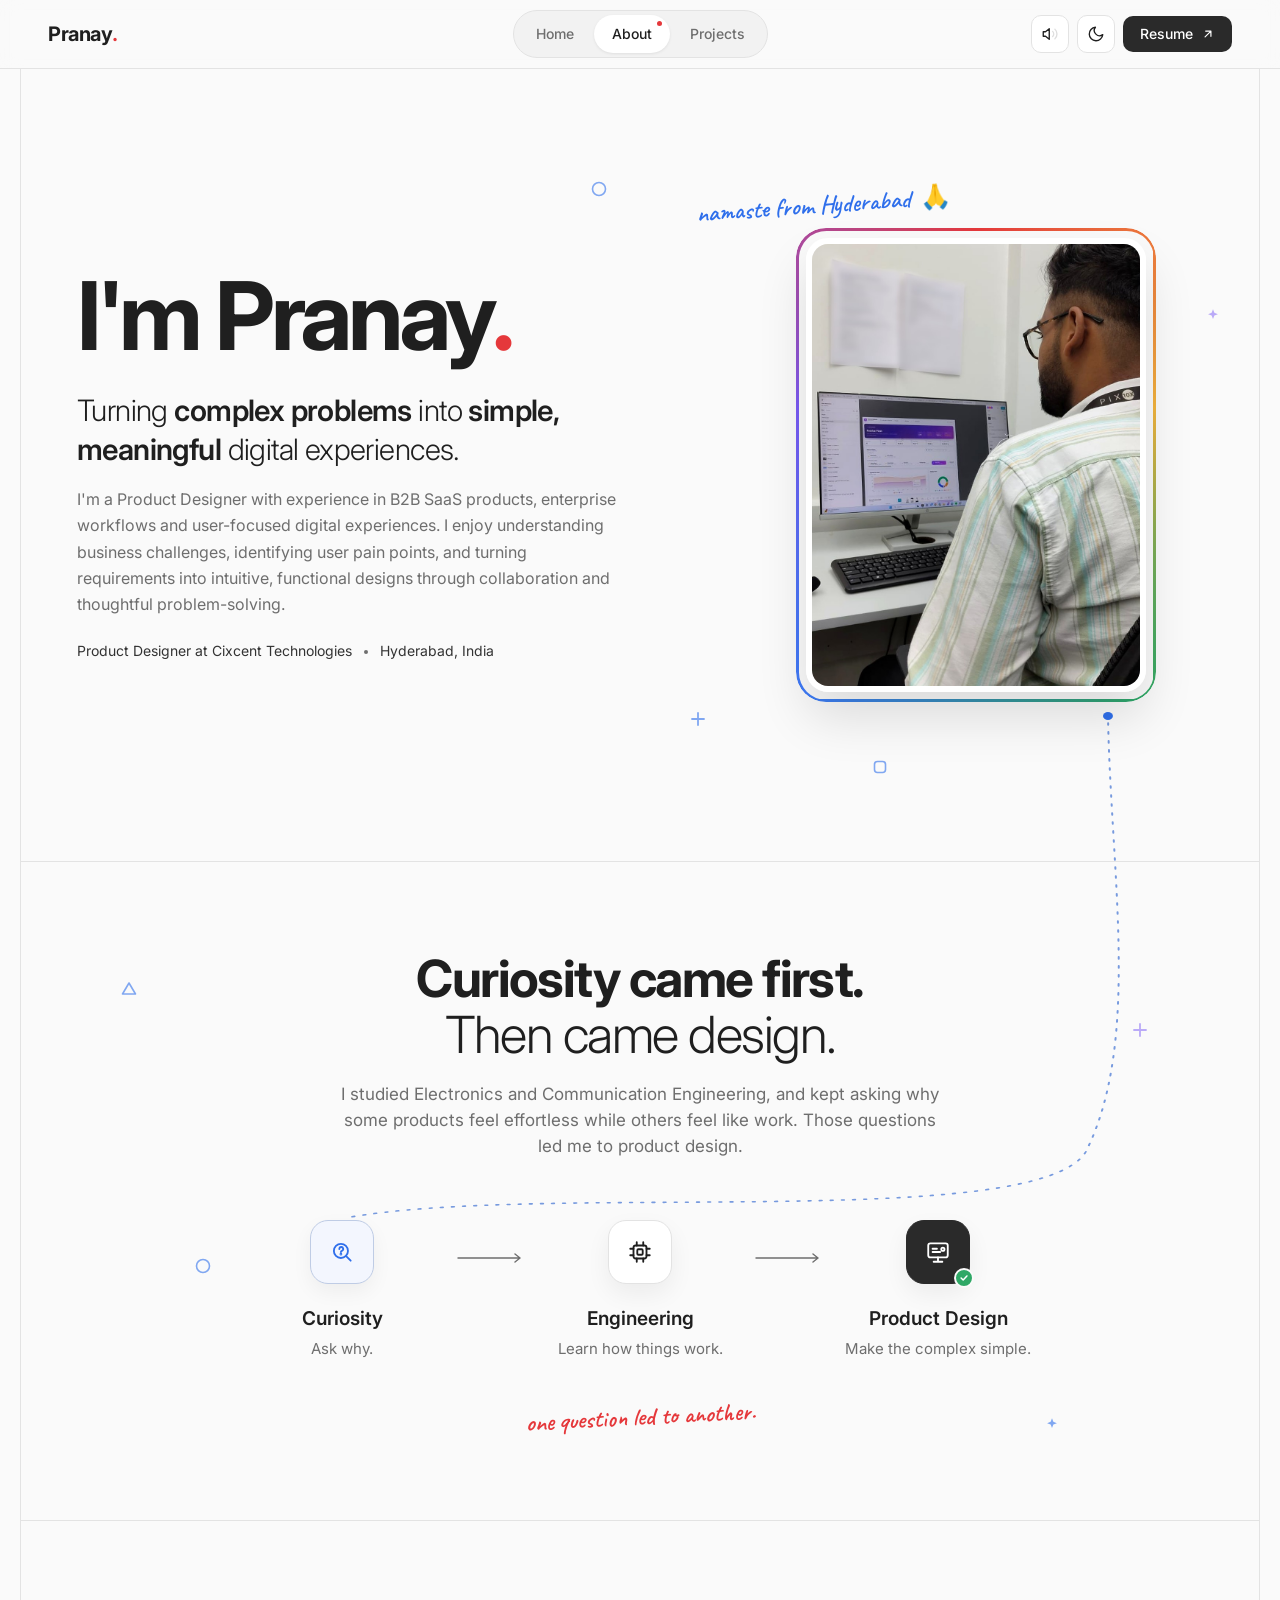
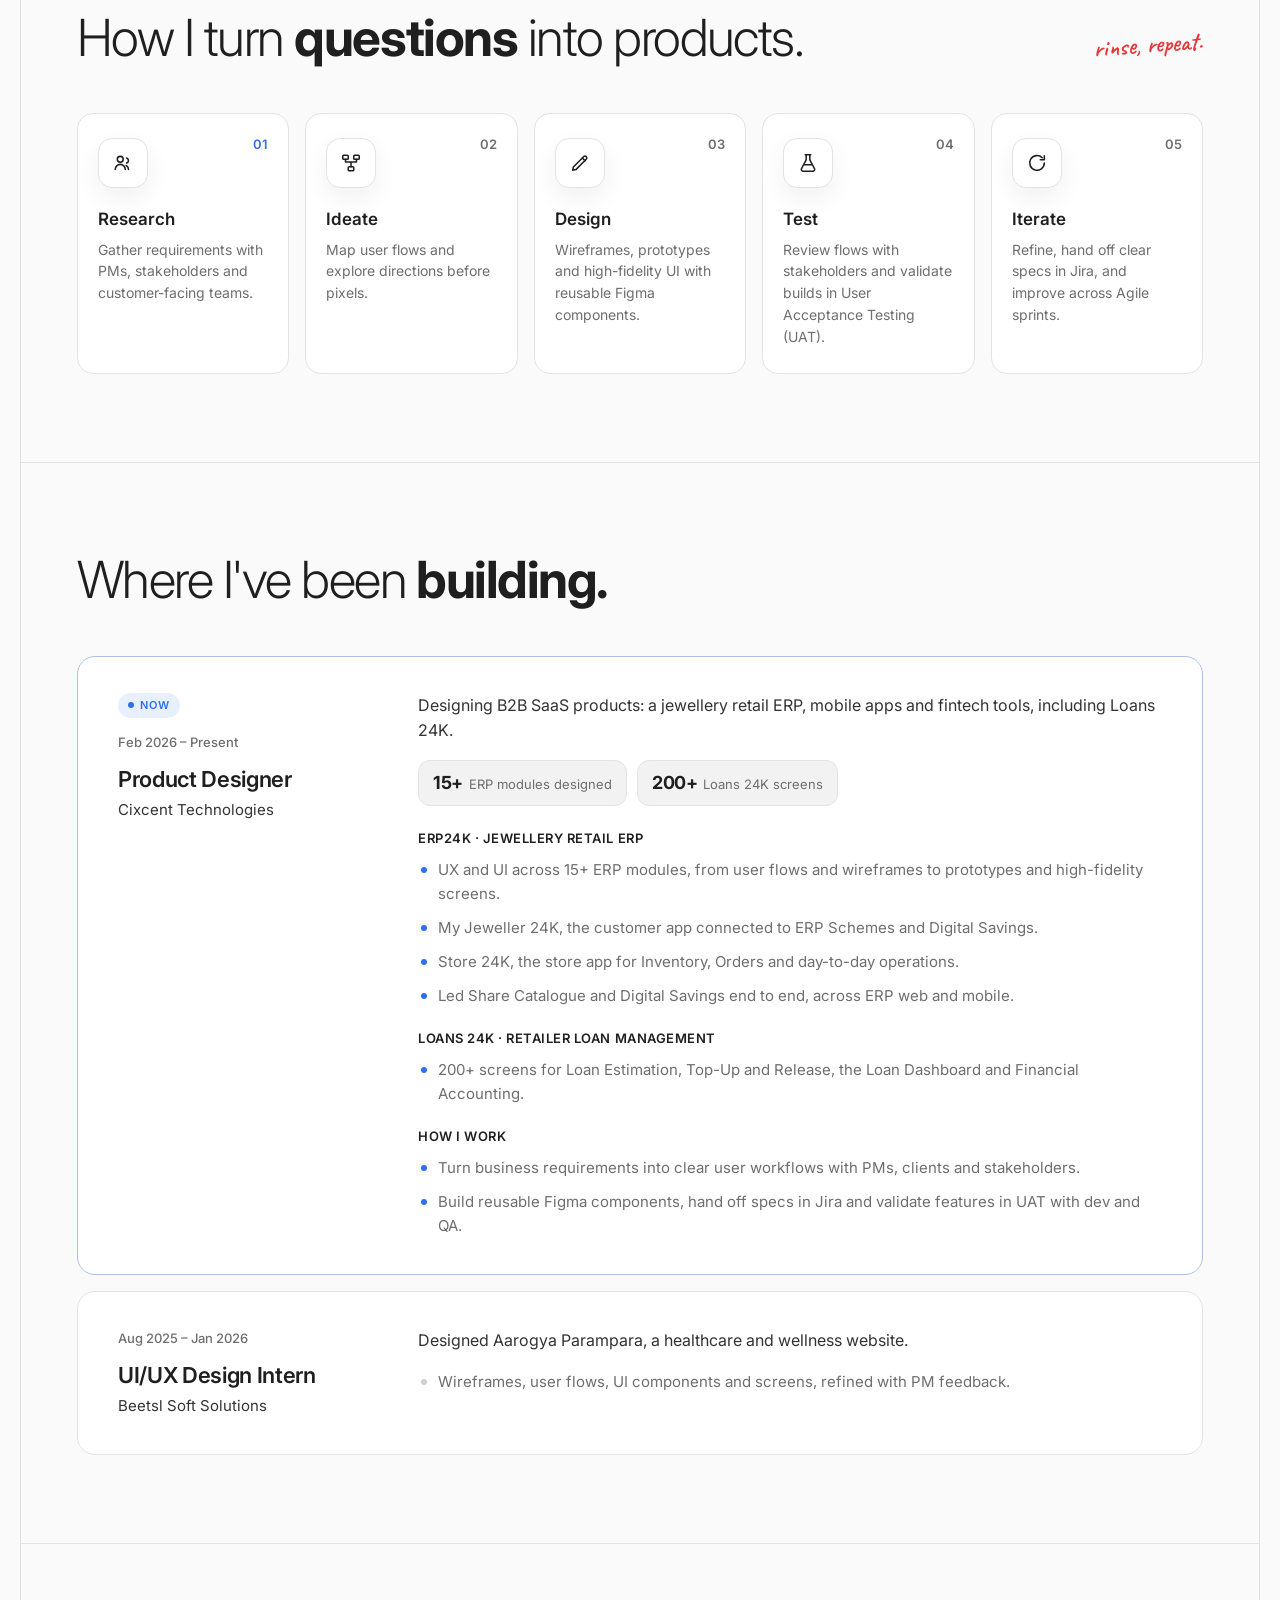
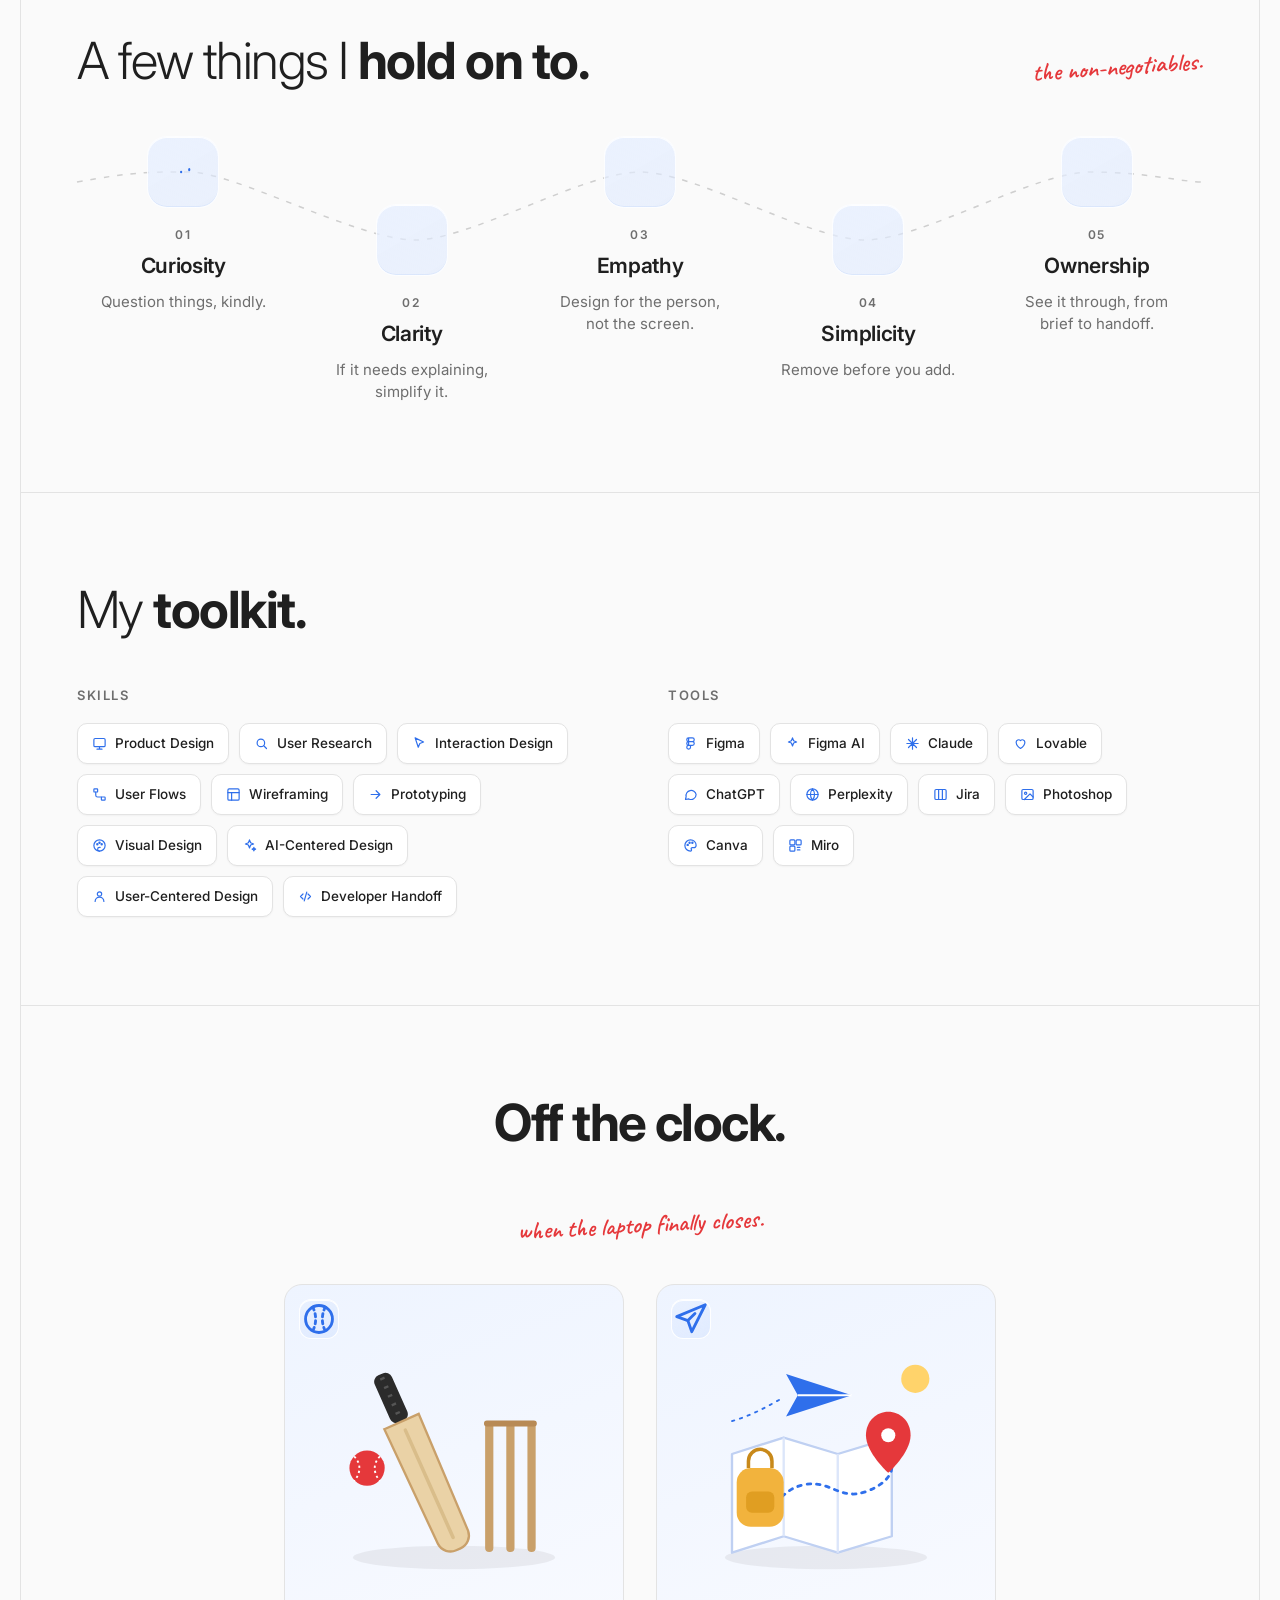
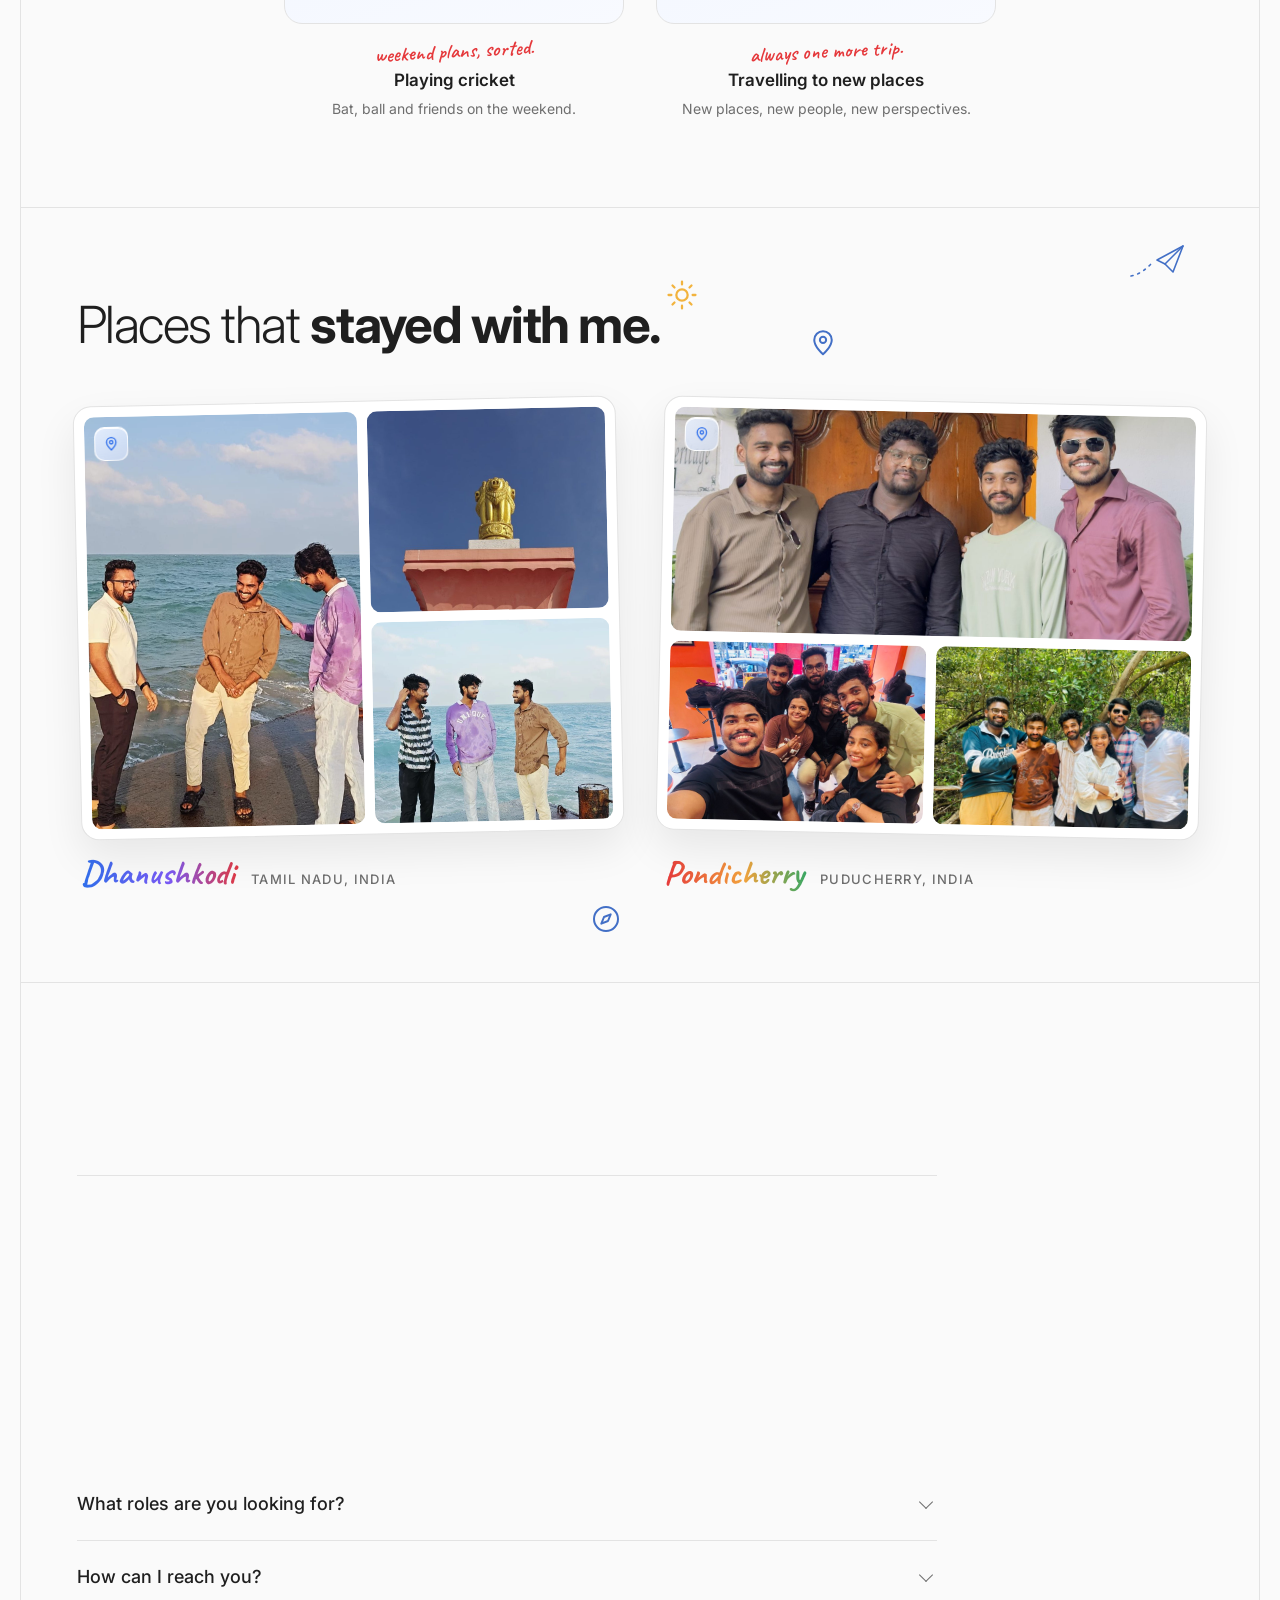
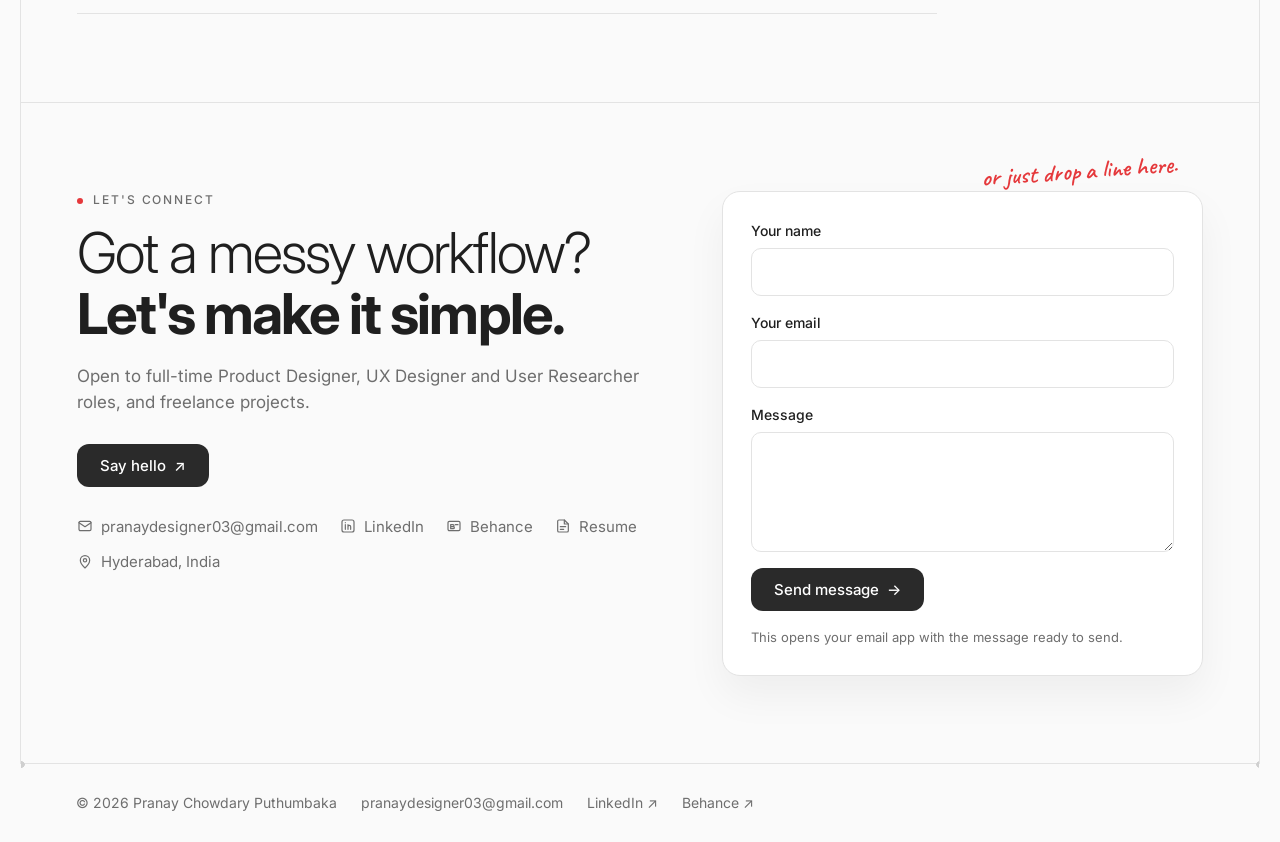
==== commit 0882a4a8: "Faster card previews, aligned design cards, fuller experience, more tools - Project card previews ad" ====
--- a/about.html
+++ b/about.html
@@ -178,9 +178,25 @@
           </div>
           <div class="xp__body">
             <p class="xp__summary">Designing B2B SaaS products: a jewellery retail ERP, mobile apps and fintech tools, including Loans 24K.</p>
+            <div class="xp__stats">
+              <span><strong>15+</strong> ERP modules designed</span>
+              <span><strong>200+</strong> Loans 24K screens</span>
+            </div>
+            <h4 class="xp__group">ERP24K · Jewellery retail ERP</h4>
             <ul class="xp__list">
-              <li>Turn business requirements into clear user workflows with PMs and stakeholders.</li>
-              <li>Work with dev and QA teams, and validate features in UAT.</li>
+              <li>UX and UI across 15+ ERP modules, from user flows and wireframes to prototypes and high-fidelity screens.</li>
+              <li>My Jeweller 24K, the customer app connected to ERP Schemes and Digital Savings.</li>
+              <li>Store 24K, the store app for Inventory, Orders and day-to-day operations.</li>
+              <li>Led Share Catalogue and Digital Savings end to end, across ERP web and mobile.</li>
+            </ul>
+            <h4 class="xp__group">Loans 24K · Retailer loan management</h4>
+            <ul class="xp__list">
+              <li>200+ screens for Loan Estimation, Top-Up and Release, the Loan Dashboard and Financial Accounting.</li>
+            </ul>
+            <h4 class="xp__group">How I work</h4>
+            <ul class="xp__list">
+              <li>Turn business requirements into clear user workflows with PMs, clients and stakeholders.</li>
+              <li>Build reusable Figma components, hand off specs in Jira and validate features in UAT with dev and QA.</li>
             </ul>
           </div>
         </article>
@@ -259,7 +275,7 @@
         </div>
         <div>
           <h3 class="subhead">Tools</h3>
-          <ul class="tag-list"><li class="chip chip--i"><svg width="15" height="15" viewBox="0 0 24 24" fill="none" stroke="currentColor" stroke-width="1.9" stroke-linecap="round" stroke-linejoin="round" aria-hidden="true"><path d="M9 3h6a3 3 0 0 1 0 6H9zM9 9h6a3 3 0 1 1 0 6H9zM9 3a3 3 0 0 0 0 6M9 9a3 3 0 0 0 0 6M9 15a3 3 0 1 0 3 3v-3"/></svg>Figma</li><li class="chip chip--i"><svg width="15" height="15" viewBox="0 0 24 24" fill="none" stroke="currentColor" stroke-width="1.9" stroke-linecap="round" stroke-linejoin="round" aria-hidden="true"><path d="M12 3l1.8 4.7L18.5 9.5l-4.7 1.8L12 16l-1.8-4.7L5.5 9.5l4.7-1.8z"/></svg>Figma AI</li><li class="chip chip--i"><svg width="15" height="15" viewBox="0 0 24 24" fill="none" stroke="currentColor" stroke-width="1.9" stroke-linecap="round" stroke-linejoin="round" aria-hidden="true"><path d="M12 3v18M3 12h18M5.6 5.6l12.8 12.8M18.4 5.6 5.6 18.4"/></svg>Claude</li><li class="chip chip--i"><svg width="15" height="15" viewBox="0 0 24 24" fill="none" stroke="currentColor" stroke-width="1.9" stroke-linecap="round" stroke-linejoin="round" aria-hidden="true"><path d="M12 20s-7-4.4-7-10a4 4 0 0 1 7-2.6A4 4 0 0 1 19 10c0 5.6-7 10-7 10z"/></svg>Lovable</li><li class="chip chip--i"><svg width="15" height="15" viewBox="0 0 24 24" fill="none" stroke="currentColor" stroke-width="1.9" stroke-linecap="round" stroke-linejoin="round" aria-hidden="true"><path d="M21 12a8 8 0 0 1-11.6 7.1L4 20l1-4.6A8 8 0 1 1 21 12z"/></svg>ChatGPT</li><li class="chip chip--i"><svg width="15" height="15" viewBox="0 0 24 24" fill="none" stroke="currentColor" stroke-width="1.9" stroke-linecap="round" stroke-linejoin="round" aria-hidden="true"><circle cx="12" cy="12" r="9"/><path d="M3 12h18M12 3a14 14 0 0 1 0 18M12 3a14 14 0 0 0 0 18"/></svg>Perplexity</li><li class="chip chip--i"><svg width="15" height="15" viewBox="0 0 24 24" fill="none" stroke="currentColor" stroke-width="1.9" stroke-linecap="round" stroke-linejoin="round" aria-hidden="true"><rect x="3" y="4" width="18" height="16" rx="2"/><path d="M9 4v16M15 4v16"/></svg>Jira</li></ul>
+          <ul class="tag-list"><li class="chip chip--i"><svg width="15" height="15" viewBox="0 0 24 24" fill="none" stroke="currentColor" stroke-width="1.9" stroke-linecap="round" stroke-linejoin="round" aria-hidden="true"><path d="M9 3h6a3 3 0 0 1 0 6H9zM9 9h6a3 3 0 1 1 0 6H9zM9 3a3 3 0 0 0 0 6M9 9a3 3 0 0 0 0 6M9 15a3 3 0 1 0 3 3v-3"/></svg>Figma</li><li class="chip chip--i"><svg width="15" height="15" viewBox="0 0 24 24" fill="none" stroke="currentColor" stroke-width="1.9" stroke-linecap="round" stroke-linejoin="round" aria-hidden="true"><path d="M12 3l1.8 4.7L18.5 9.5l-4.7 1.8L12 16l-1.8-4.7L5.5 9.5l4.7-1.8z"/></svg>Figma AI</li><li class="chip chip--i"><svg width="15" height="15" viewBox="0 0 24 24" fill="none" stroke="currentColor" stroke-width="1.9" stroke-linecap="round" stroke-linejoin="round" aria-hidden="true"><path d="M12 3v18M3 12h18M5.6 5.6l12.8 12.8M18.4 5.6 5.6 18.4"/></svg>Claude</li><li class="chip chip--i"><svg width="15" height="15" viewBox="0 0 24 24" fill="none" stroke="currentColor" stroke-width="1.9" stroke-linecap="round" stroke-linejoin="round" aria-hidden="true"><path d="M12 20s-7-4.4-7-10a4 4 0 0 1 7-2.6A4 4 0 0 1 19 10c0 5.6-7 10-7 10z"/></svg>Lovable</li><li class="chip chip--i"><svg width="15" height="15" viewBox="0 0 24 24" fill="none" stroke="currentColor" stroke-width="1.9" stroke-linecap="round" stroke-linejoin="round" aria-hidden="true"><path d="M21 12a8 8 0 0 1-11.6 7.1L4 20l1-4.6A8 8 0 1 1 21 12z"/></svg>ChatGPT</li><li class="chip chip--i"><svg width="15" height="15" viewBox="0 0 24 24" fill="none" stroke="currentColor" stroke-width="1.9" stroke-linecap="round" stroke-linejoin="round" aria-hidden="true"><circle cx="12" cy="12" r="9"/><path d="M3 12h18M12 3a14 14 0 0 1 0 18M12 3a14 14 0 0 0 0 18"/></svg>Perplexity</li><li class="chip chip--i"><svg width="15" height="15" viewBox="0 0 24 24" fill="none" stroke="currentColor" stroke-width="1.9" stroke-linecap="round" stroke-linejoin="round" aria-hidden="true"><rect x="3" y="4" width="18" height="16" rx="2"/><path d="M9 4v16M15 4v16"/></svg>Jira</li><li class="chip chip--i"><svg width="15" height="15" viewBox="0 0 24 24" fill="none" stroke="currentColor" stroke-width="1.9" stroke-linecap="round" stroke-linejoin="round" aria-hidden="true"><rect x="3" y="4" width="18" height="16" rx="2"/><circle cx="9" cy="10" r="1.8"/><path d="m21 16-5-5-9 9"/></svg>Photoshop</li><li class="chip chip--i"><svg width="15" height="15" viewBox="0 0 24 24" fill="none" stroke="currentColor" stroke-width="1.9" stroke-linecap="round" stroke-linejoin="round" aria-hidden="true"><path d="M12 3a9 9 0 1 0 0 18c1.1 0 1.7-.8 1.7-1.7 0-.9-.7-1.3-.7-2.1 0-.9.8-1.7 1.7-1.7H17a4 4 0 0 0 4-4C21 6.6 17 3 12 3z"/><circle cx="7.5" cy="11" r="1"/><circle cx="10.5" cy="7.5" r="1"/><circle cx="15" cy="7.5" r="1"/></svg>Canva</li><li class="chip chip--i"><svg width="15" height="15" viewBox="0 0 24 24" fill="none" stroke="currentColor" stroke-width="1.9" stroke-linecap="round" stroke-linejoin="round" aria-hidden="true"><rect x="3" y="3" width="8" height="8" rx="1.5"/><rect x="13" y="3" width="8" height="8" rx="1.5"/><rect x="3" y="13" width="8" height="8" rx="1.5"/><path d="M15 15h4M15 19h4"/></svg>Miro</li></ul>
         </div>
       </div>
     </section>
--- a/assets/css/styles.css
+++ b/assets/css/styles.css
@@ -673,7 +673,7 @@
 .xp__card {
   position: relative;
   display: grid; grid-template-columns: 260px 1fr; gap: 40px;
-  padding: 32px;
+  padding: 36px 40px;
   background: var(--surface-2); border: 1px solid var(--line); border-radius: 18px;
   transition: translate .3s var(--ease), box-shadow .3s var(--ease);
 }
@@ -697,6 +697,11 @@
   width: 6px; height: 6px; border-radius: 50%; background: var(--line-dot);
 }
 .xp__card--now .xp__list li::before { background: var(--hold); }
+.xp__stats { display: flex; flex-wrap: wrap; gap: 10px; margin: 0 0 22px; }
+.xp__stats span { display: inline-flex; align-items: baseline; gap: 6px; padding: 8px 14px; border-radius: 12px; border: 1px solid var(--line); background: var(--surface); font-size: 13px; color: var(--muted); }
+.xp__stats strong { font-size: 18px; font-weight: 700; letter-spacing: -.02em; color: var(--text-strong); }
+.xp__group { margin: 20px 0 10px; font-size: 13px; font-weight: 600; letter-spacing: .04em; text-transform: uppercase; color: var(--text-strong); }
+.xp__stats + .xp__group { margin-top: 0; }
 
 /* 5. Values on a wavy path: the accent line draws in as you scroll,
    and each value lights up (icon draws, title gets a marker highlight) as the line reaches it */
@@ -910,6 +915,7 @@
   transition: box-shadow .4s var(--ease), translate .4s var(--ease);
 }
 .p-card:hover { translate: 0 -4px; box-shadow: 0 30px 60px rgba(0,0,0,.08); }
+.p-card + .p-card { margin-top: 28px; }
 .p-card__media {
   position: relative; display: block; padding: 34px 70px 34px 28px; border-radius: 18px;
   background: linear-gradient(150deg, #EEF4FF, #F7F2FF 60%, #FFF4EC);
@@ -1049,30 +1055,30 @@
 }
 .reel__slide {
   position: absolute; inset: 0; display: grid; grid-template-columns: .8fr 1.6fr; align-items: center; gap: 18px;
-  padding: 26px 0 26px 26px; opacity: 0; transition: opacity .35s ease;
-}
-.reel__slide.is-active { opacity: 1; transition: opacity .6s var(--ease) .3s; }
-.reel__cap { display: grid; gap: 8px; color: #fff; translate: 0 10px; opacity: 0; transition: translate .7s var(--ease) .15s, opacity .7s var(--ease) .15s; }
+  padding: 26px 0 26px 26px; opacity: 0; transition: opacity .25s ease;
+}
+.reel__slide.is-active { opacity: 1; transition: opacity .4s var(--ease) .1s; }
+.reel__cap { display: grid; gap: 8px; color: #fff; translate: 0 10px; opacity: 0; transition: translate .45s var(--ease) .05s, opacity .45s var(--ease) .05s; }
 .reel__slide.is-active .reel__cap { translate: 0 0; opacity: 1; }
 .reel__cap strong { color: #fff; font-size: clamp(17px, 1.7vw, 22px); font-weight: 600; letter-spacing: -.02em; line-height: 1.2; }
 .reel__cap span { font-size: 12.5px; line-height: 1.5; color: rgba(255,255,255,.6); }
 .reel__shot {
   height: 86%; overflow: hidden; border-radius: 10px 0 0 10px; background: #fff;
-  box-shadow: 0 20px 40px rgba(0,0,0,.4); translate: 30px 0; transition: translate .9s var(--ease);
+  box-shadow: 0 20px 40px rgba(0,0,0,.4); translate: 30px 0; transition: translate .55s var(--ease);
 }
 .reel__slide.is-active .reel__shot { translate: 0 0; }
 .reel__shot img { display: block; width: 100%; height: 100%; object-fit: cover; object-position: 0 0; }
-.reel__slide.is-active .reel__shot img { animation: reel-pan 4.5s ease-in-out forwards; }
+.reel__slide.is-active .reel__shot img { animation: reel-pan var(--reel, 2.8s) ease-in-out forwards; }
 .reel__shot--zoom img { object-position: 0 0; transform-origin: 0 0; }
-.reel__slide.is-active .reel__shot--zoom img { animation: reel-zoom 4.5s ease-in-out forwards; }
+.reel__slide.is-active .reel__shot--zoom img { animation: reel-zoom var(--reel, 2.8s) ease-in-out forwards; }
 @keyframes reel-pan { from { object-position: 0 0; } to { object-position: 100% 100%; } }
 @keyframes reel-zoom { from { transform: scale(1); } to { transform: scale(1.8); } }
-.reel__phone { justify-self: center; width: 42%; padding: 5px; border-radius: 20px; background: #000; box-shadow: 0 20px 40px rgba(0,0,0,.45); translate: 0 20px; transition: translate .9s var(--ease); }
+.reel__phone { justify-self: center; width: 42%; padding: 5px; border-radius: 20px; background: #000; box-shadow: 0 20px 40px rgba(0,0,0,.45); translate: 0 20px; transition: translate .55s var(--ease); }
 .reel__slide.is-active .reel__phone { translate: 0 0; }
 .reel__phone img { display: block; width: 100%; border-radius: 15px; }
 .reel__dots { position: absolute; left: 26px; bottom: 16px; display: flex; gap: 6px; }
 .reel__dots span { position: relative; width: 22px; height: 3px; overflow: hidden; border-radius: 3px; background: rgba(255,255,255,.2); }
-.reel__dots span.is-active::after { content: ""; position: absolute; inset: 0; background: #fff; animation: reel-bar var(--reel, 4.5s) linear forwards; transform-origin: left; }
+.reel__dots span.is-active::after { content: ""; position: absolute; inset: 0; background: #fff; animation: reel-bar var(--reel, 2.8s) linear forwards; transform-origin: left; }
 .reel__dots span.is-done { background: rgba(255,255,255,.7); }
 @keyframes reel-bar { from { transform: scaleX(0); } to { transform: scaleX(1); } }
 .p-card:hover .reel { box-shadow: 0 0 0 3px color-mix(in srgb, var(--hold) 30%, transparent); }
@@ -1097,7 +1103,7 @@
 .cs-hero__cta { margin: -22px 0 48px; }
 
 /* Phone mockup images (already framed, on white) */
-.reel__mock { justify-self: center; width: 52%; align-self: center; translate: 0 20px; transition: translate .9s var(--ease); }
+.reel__mock { justify-self: center; width: 52%; align-self: center; translate: 0 20px; transition: translate .55s var(--ease); }
 .reel__slide.is-active .reel__mock { translate: 0 0; }
 .reel__mock img { display: block; width: 100%; -webkit-mask: linear-gradient(transparent, #000 16%); mask: linear-gradient(transparent, #000 16%); }
 .cs-hero__media--mock { padding-right: 150px; }
@@ -1419,7 +1425,7 @@
 .kfc-pairs { display: grid; gap: 56px; }
 .kfc-pair__title { display: flex; align-items: center; gap: 12px; margin: 0 0 18px; font-size: 22px; font-weight: 600; color: var(--text-strong); }
 .kfc-pair__title span { display: grid; place-items: center; width: 34px; height: 34px; border-radius: 50%; background: var(--btn); color: var(--btn-text); font-size: 13px; }
-.kfc-pair__grid { display: grid; grid-template-columns: 1fr 1fr; gap: 20px; align-items: start; }
+.kfc-pair__grid { display: grid; grid-template-columns: 1fr 1fr; gap: 20px; align-items: stretch; }
 .kfc-side { padding: 20px; border-radius: 18px; border: 1px solid var(--line); background: var(--surface-2); display: grid; gap: 16px; align-content: start; }
 .kfc-side--before { background: var(--surface); }
 .kfc-side--after { border-color: color-mix(in srgb, #1FA55B 35%, var(--line)); }
@@ -1466,7 +1472,7 @@
 [data-theme="dark"] .ff-cardmedia { background: linear-gradient(150deg, #142219, #161A16) !important; }
 .ff-cardmedia { position: relative; }
 .ff-cardmedia__web { --vh: 270px; display: block; width: 78%; height: var(--vh); overflow: hidden; border-radius: 10px; border: 1px solid var(--line); background: #fff; box-shadow: 0 14px 30px rgba(0,0,0,.10); justify-self: start; }
-.ff-cardmedia__web img { display: block; width: 100%; animation: ff-down 24s ease-in-out infinite; }
+.ff-cardmedia__web img { display: block; width: 100%; animation: ff-down 14s ease-in-out infinite; }
 /* Always scrolls top to bottom, then fades back to the top and starts again */
 @keyframes ff-down {
   0%, 8% { transform: translateY(0); opacity: 1; }
@@ -1476,7 +1482,7 @@
   100% { transform: translateY(0); opacity: 1; }
 }
 .ff-cardmedia__screen { --vh: 238px; position: absolute; right: 22px; bottom: 18px; display: block; width: 30%; height: 250px; overflow: hidden; border-radius: 18px; border: 6px solid #1B1C1F; background: #fff; }
-.ff-cardmedia__screen img { display: block; width: 100%; height: auto; animation: ff-down 20s ease-in-out infinite; }
+.ff-cardmedia__screen img { display: block; width: 100%; height: auto; animation: ff-down 12s ease-in-out infinite; }
 @media (prefers-reduced-motion: reduce) { .ff-cardmedia__screen img, .ff-cardmedia__web img { animation: none; } }
 @media (max-width: 1020px) {
   .ff-screens--both { grid-template-columns: 1fr; }
@@ -1494,6 +1500,12 @@
 .w-card__line { margin: 0 0 10px; font-size: 15.5px; line-height: 1.55; color: var(--text); }
 .w-card__meta { margin: 0 0 20px; font-size: 13px; color: var(--muted); }
 @media (max-width: 900px) { .w-grid { grid-template-columns: 1fr; } }
+/* A single website card spans the row: preview on the left, details on the right */
+.w-grid--solo { grid-template-columns: 1fr; }
+.w-grid--solo .w-card { display: grid; grid-template-columns: 1.2fr 1fr; align-items: center; }
+.w-grid--solo .w-card__media { height: 380px; }
+.w-grid--solo .w-card__body { padding: 36px 40px; }
+@media (max-width: 900px) { .w-grid--solo .w-card { grid-template-columns: 1fr; } .w-grid--solo .w-card__media { height: 330px; } .w-grid--solo .w-card__body { padding: 24px 26px 28px; } }
 
 .ff-screens--web { grid-template-columns: minmax(0, 960px); justify-content: center; }
 .ff-screens--web .ff-browser__screen { height: 640px; }
@@ -1505,9 +1517,11 @@
 .prac__title strong { font-weight: 700; }
 .prac__sub { margin: 0; max-width: 620px; font-size: 15px; color: var(--muted); }
 .prac__grid { display: grid; grid-template-columns: repeat(3, 1fr); gap: 20px; }
-.prac__item { margin: 0; }
+.prac__item, .cr-item { margin: 0; padding: 12px 12px 16px; border-radius: 20px; border: 1px solid var(--line); background: var(--surface-2); transition: translate .35s var(--ease), box-shadow .35s var(--ease), border-color .35s var(--ease); }
+.prac__item:hover, .cr-item:hover { translate: 0 -4px; border-color: color-mix(in srgb, var(--hold) 35%, var(--line)); box-shadow: 0 24px 46px rgba(0,0,0,.09); }
+.prac__item .ff-browser { box-shadow: none; }
 .prac__screen { height: 460px; }
-.prac__item figcaption { display: grid; gap: 2px; margin-top: 12px; }
+.prac__item figcaption { display: grid; gap: 2px; margin-top: 14px; padding: 0 4px; }
 .prac__item figcaption strong { font-size: 16px; color: var(--text-strong); }
 .prac__item figcaption span { font-size: 13px; color: var(--muted); }
 @media (max-width: 900px) { .prac__grid { grid-template-columns: 1fr; } .prac__screen { height: 420px; } .ff-screens--web .ff-browser__screen { height: 460px; } }
@@ -1516,18 +1530,19 @@
 .cr-tools span { padding: 5px 12px; border-radius: 99px; border: 1px solid var(--line); background: var(--surface-2); font-size: 12.5px; font-weight: 500; color: var(--text-strong); }
 .cr-sub { margin: 0 0 18px; font-size: 13px; font-weight: 600; letter-spacing: .12em; text-transform: uppercase; color: var(--muted); }
 .cr-grid { display: grid; gap: 20px; margin-bottom: 48px; }
-.cr-grid--sq { display: flex; flex-wrap: wrap; justify-content: center; }
-.cr-grid--sq .cr-item { flex: 0 0 calc((100% - 40px) / 3); }
+.cr-grid--sq { grid-template-columns: repeat(5, 1fr); gap: 16px; }
+/* 5 posts: one row on desktop; 3 + 2 (centred) on tablet; 2 + 2 + 1 (centred) on phone */
+@media (max-width: 1020px) { .cr-grid--sq { grid-template-columns: repeat(6, 1fr); } .cr-grid--sq .cr-item { grid-column: span 2; } .cr-grid--sq .cr-item:nth-child(4) { grid-column: 2 / span 2; } }
+@media (max-width: 640px) { .cr-grid--sq { grid-template-columns: repeat(4, 1fr); gap: 12px; } .cr-grid--sq .cr-item, .cr-grid--sq .cr-item:nth-child(4) { grid-column: span 2; } .cr-grid--sq .cr-item:nth-child(5) { grid-column: 2 / span 2; } }
 .cr-grid--lp { grid-template-columns: repeat(2, 1fr); margin-bottom: 0; }
 .cr-item { margin: 0; }
-.cr-img { display: block; overflow: hidden; border-radius: 16px; border: 1px solid var(--line); background: var(--surface-2); box-shadow: 0 16px 34px rgba(0,0,0,.07); }
+.cr-img { display: block; overflow: hidden; border-radius: 12px; background: var(--surface); }
 .cr-img img { display: block; width: 100%; height: auto; transition: transform .6s var(--ease); }
 .cr-item:hover .cr-img img { transform: scale(1.04); }
-.cr-item figcaption { display: grid; gap: 2px; margin-top: 12px; }
-.cr-item figcaption strong { font-size: 16px; color: var(--text-strong); }
+.cr-item figcaption { display: grid; gap: 2px; margin-top: 12px; padding: 0 4px; }
+.cr-item figcaption strong { font-size: 15px; color: var(--text-strong); }
 .cr-item figcaption span { font-size: 13px; color: var(--muted); }
-@media (max-width: 900px) { .cr-grid--sq .cr-item { flex-basis: calc((100% - 20px) / 2); } .cr-grid--lp { grid-template-columns: 1fr; } }
-@media (max-width: 560px) { .cr-grid--sq .cr-item { flex-basis: 100%; } }
+@media (max-width: 900px) { .cr-grid--lp { grid-template-columns: 1fr; } }
 .all-work__line { margin: 10px 0 0; font-size: 15px; color: var(--muted); }
 
 /* ---------- 12. Reduced motion ---------- */
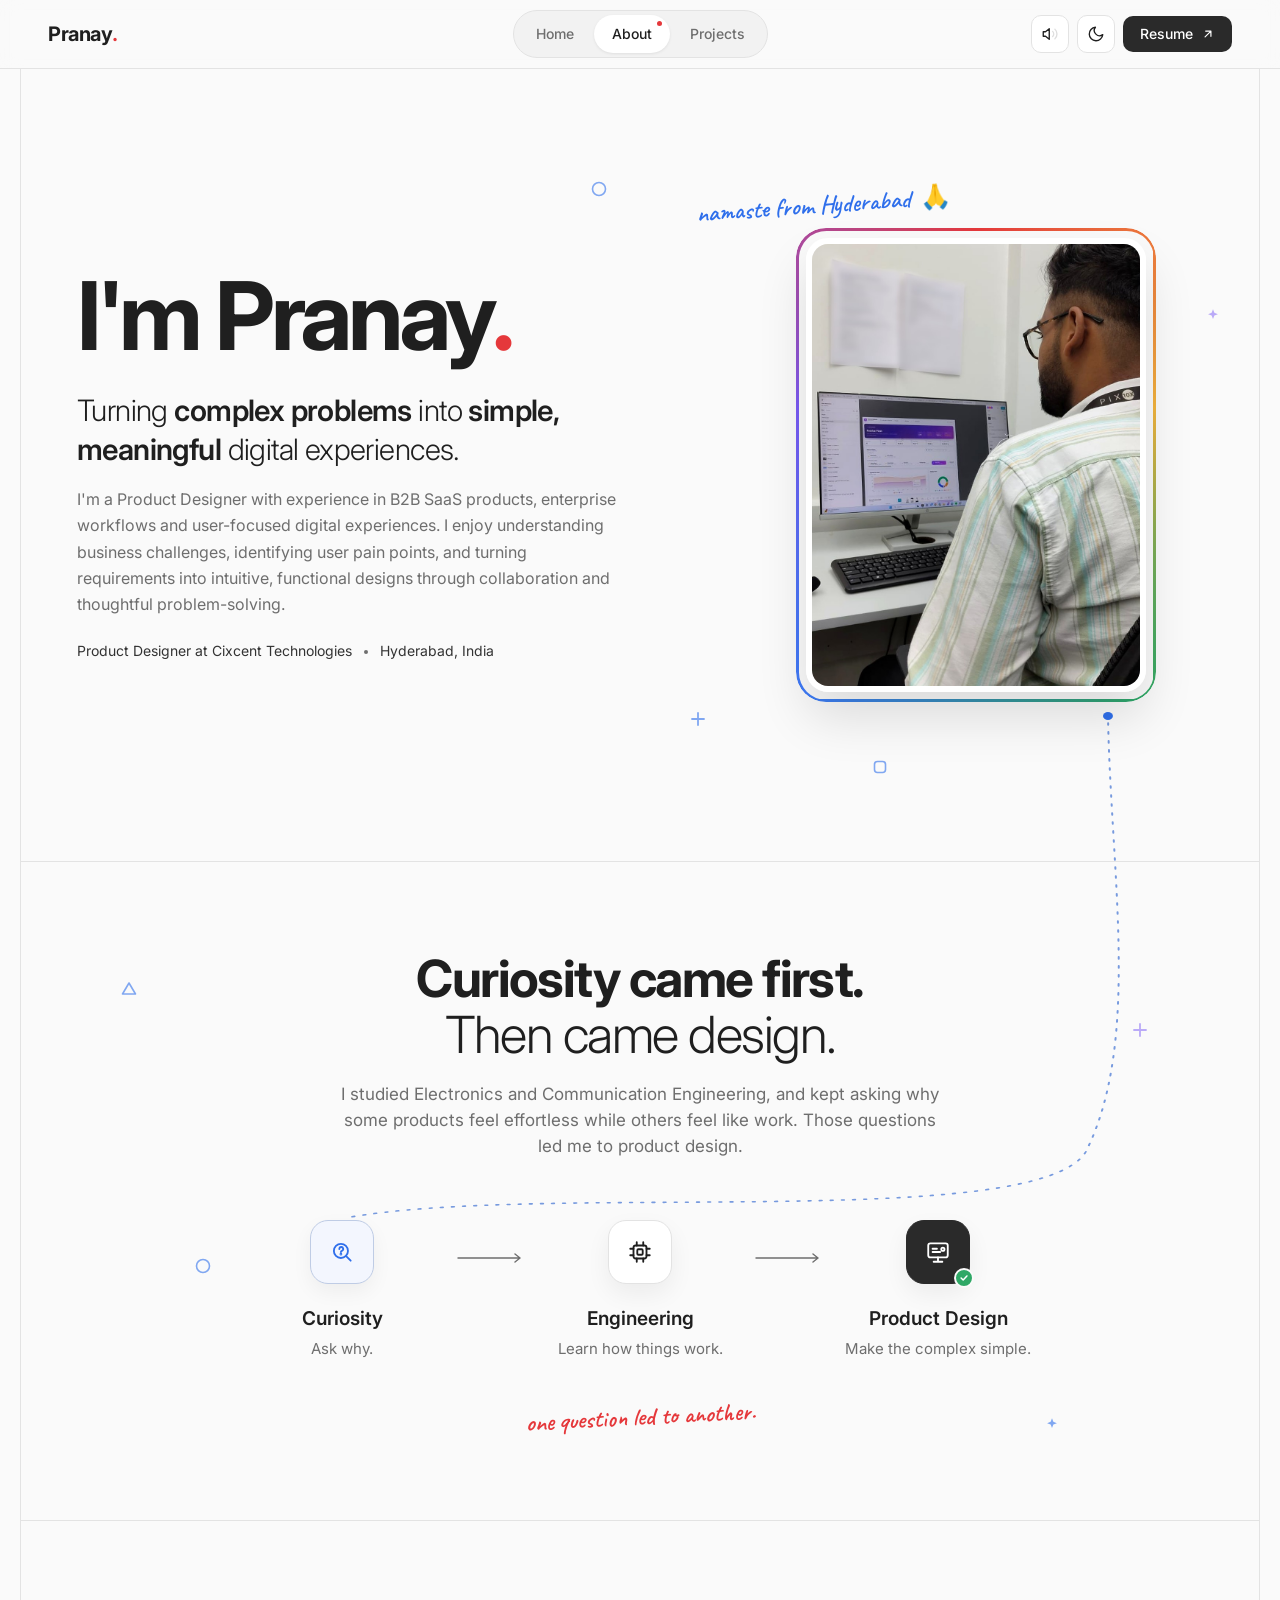
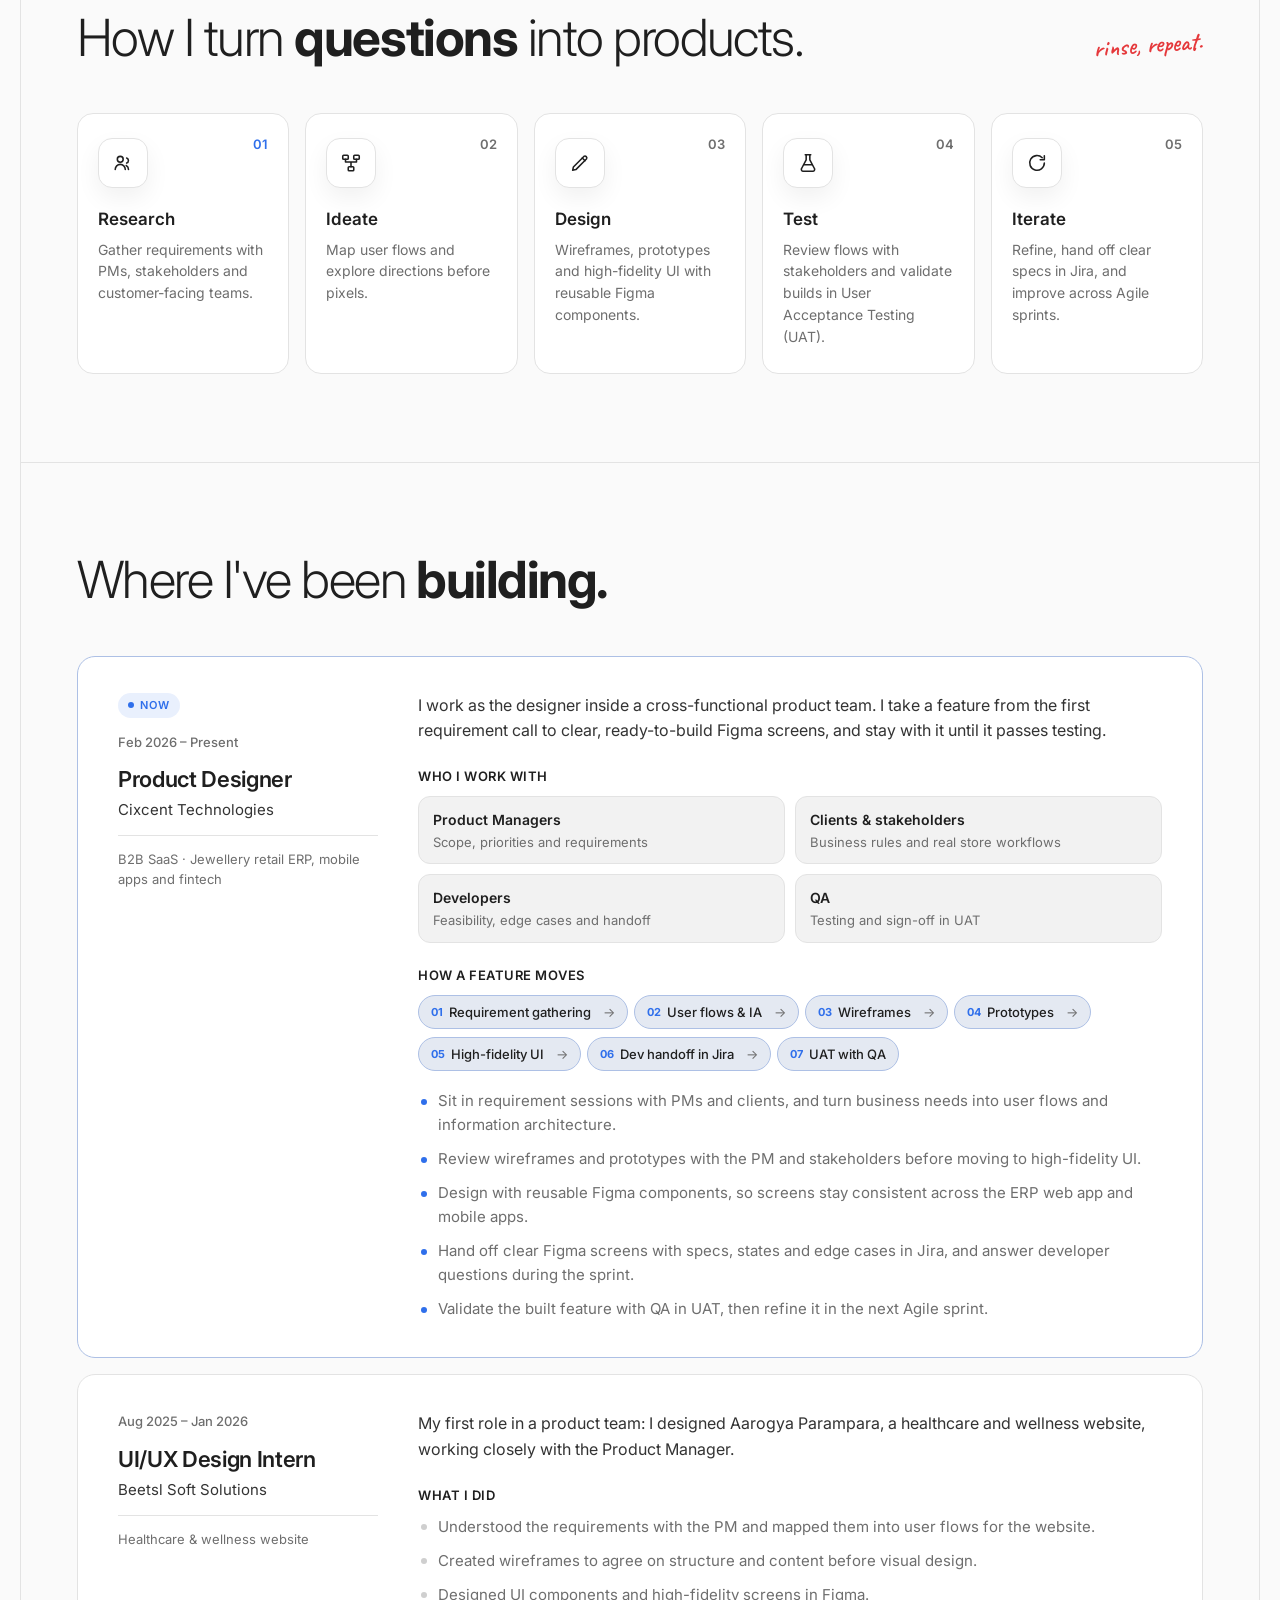
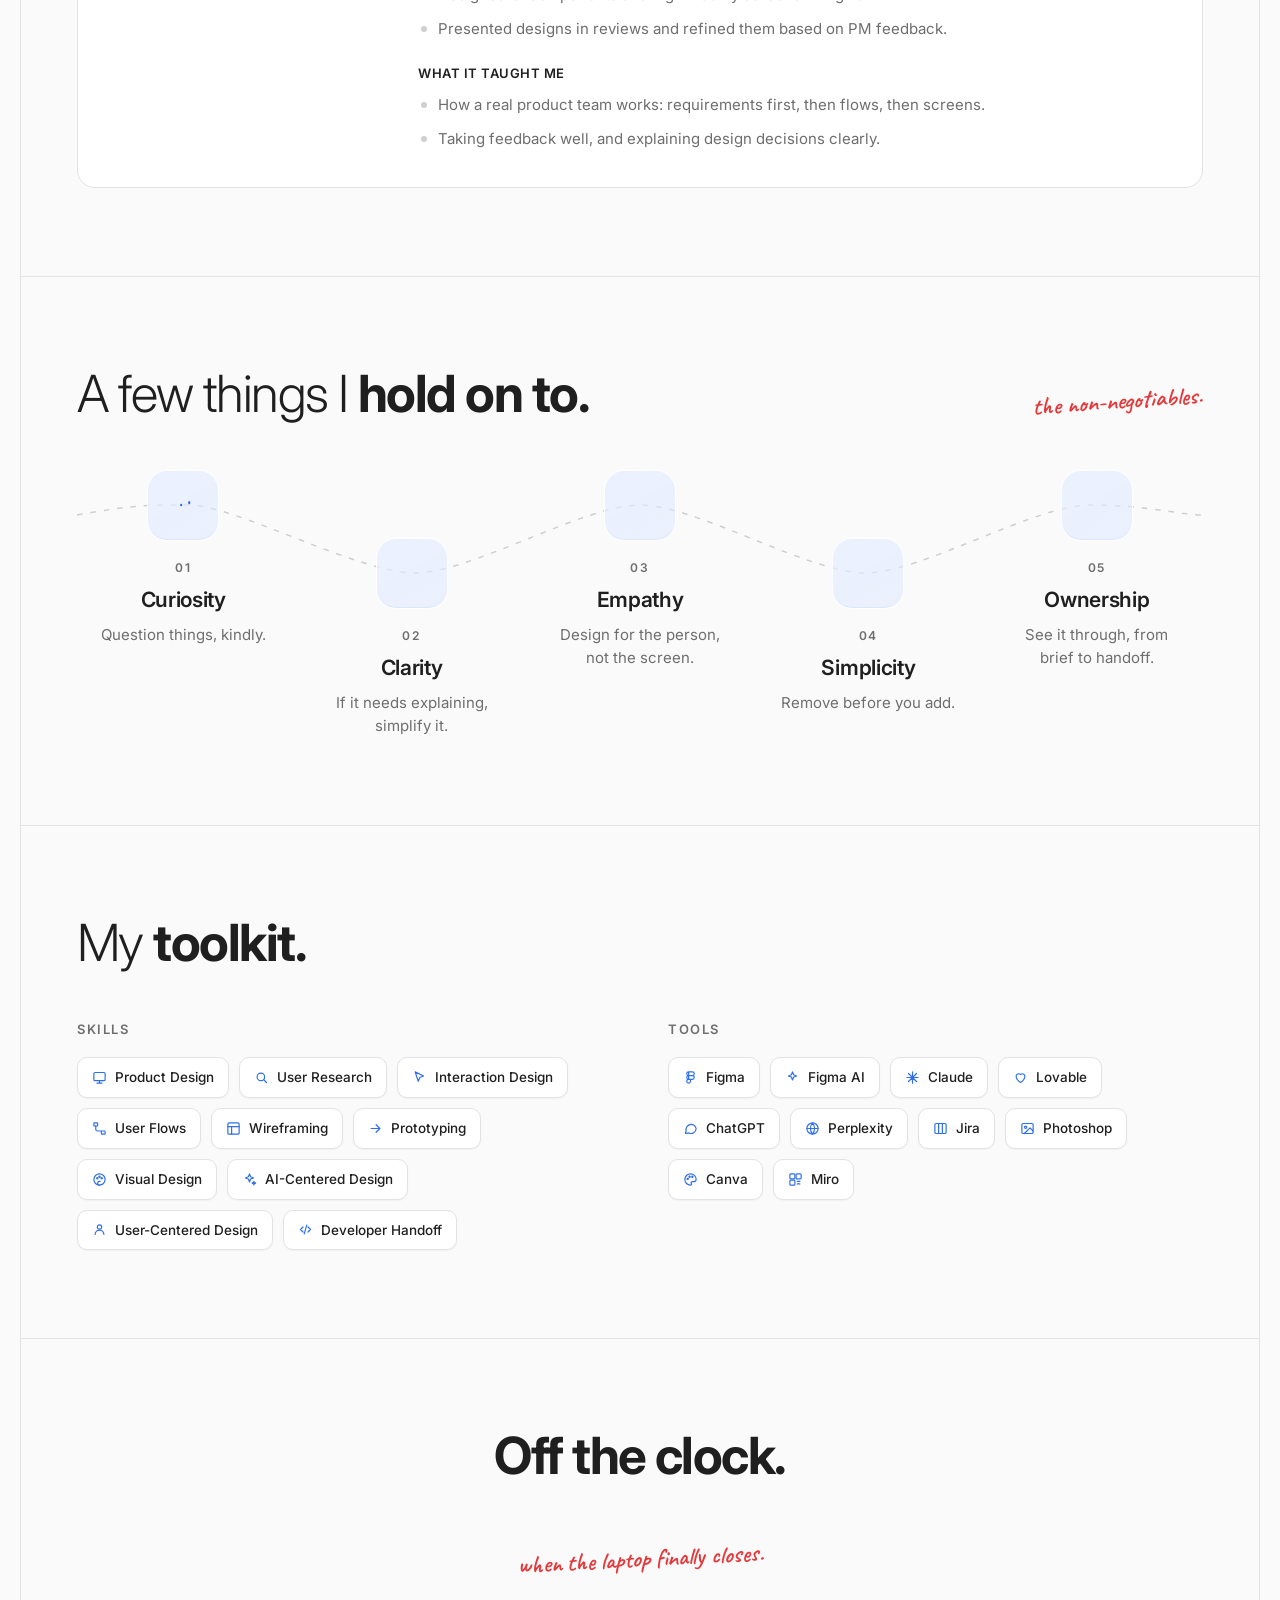
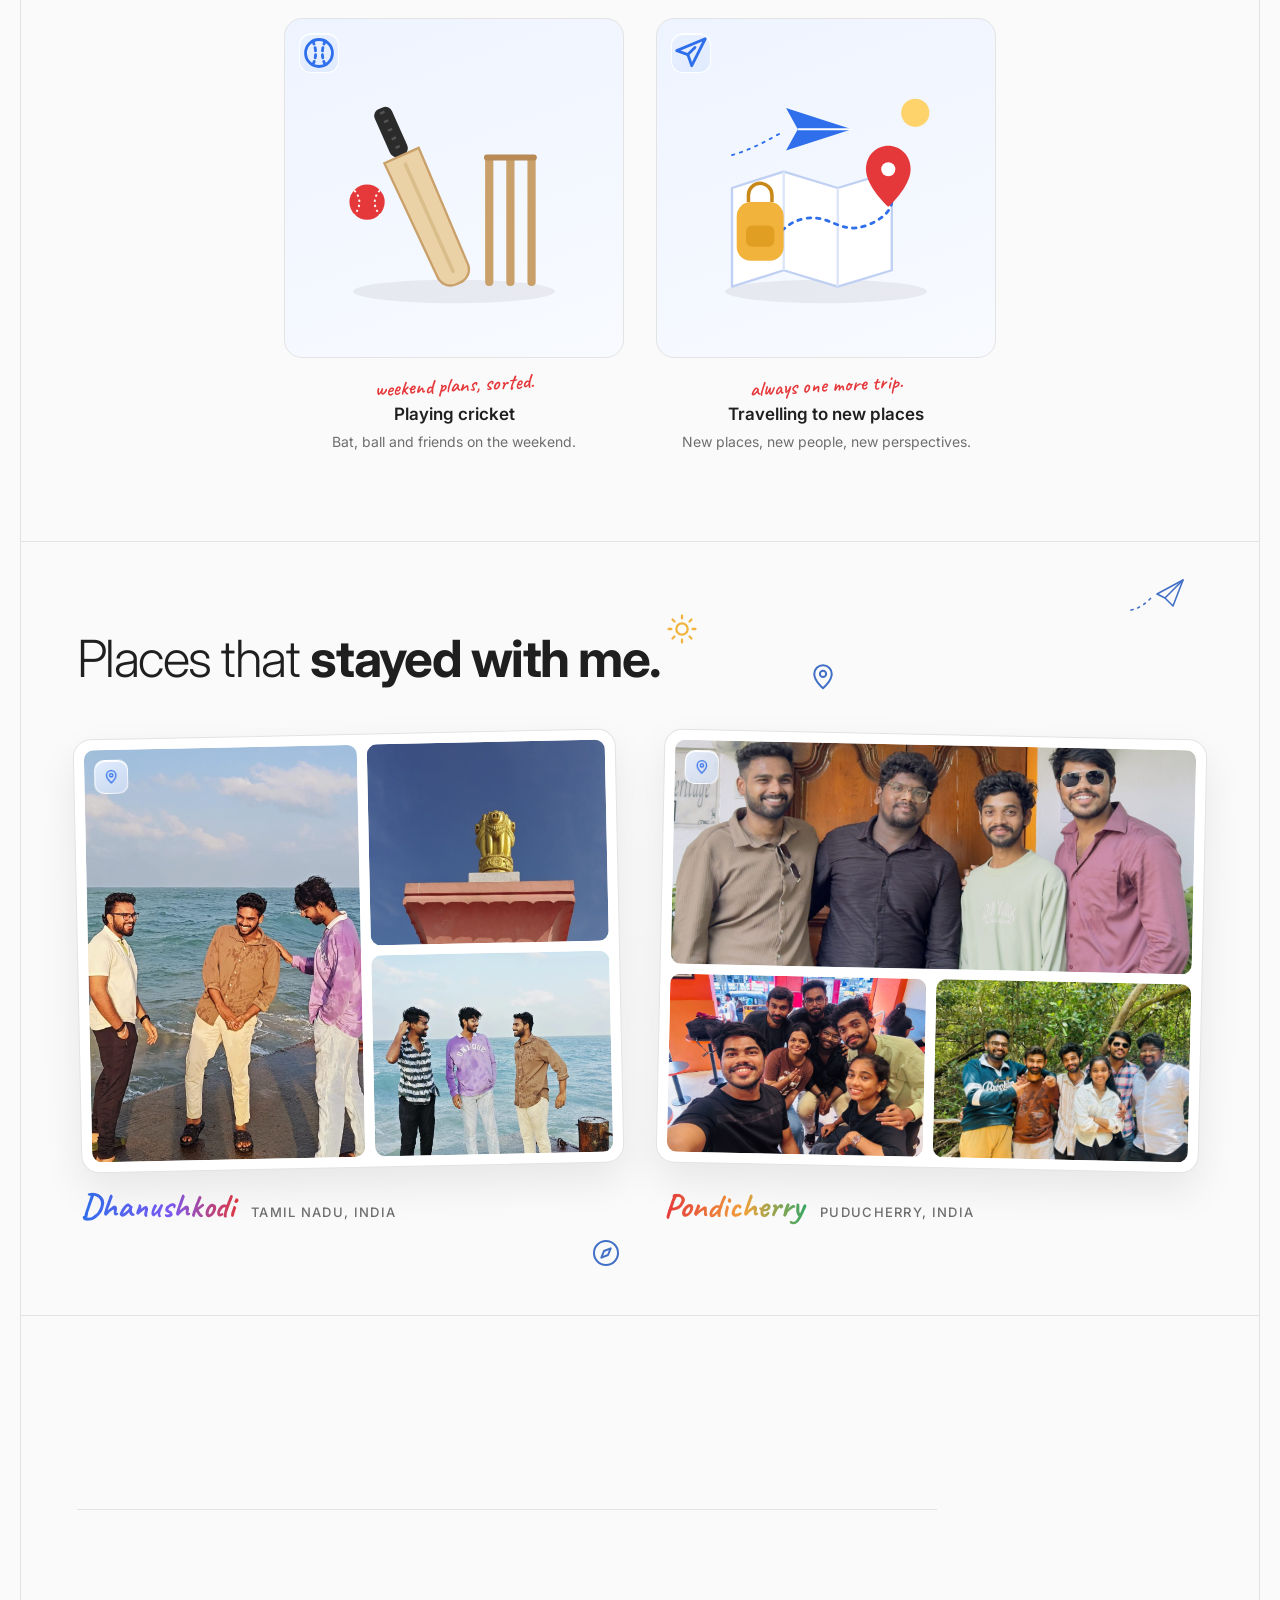
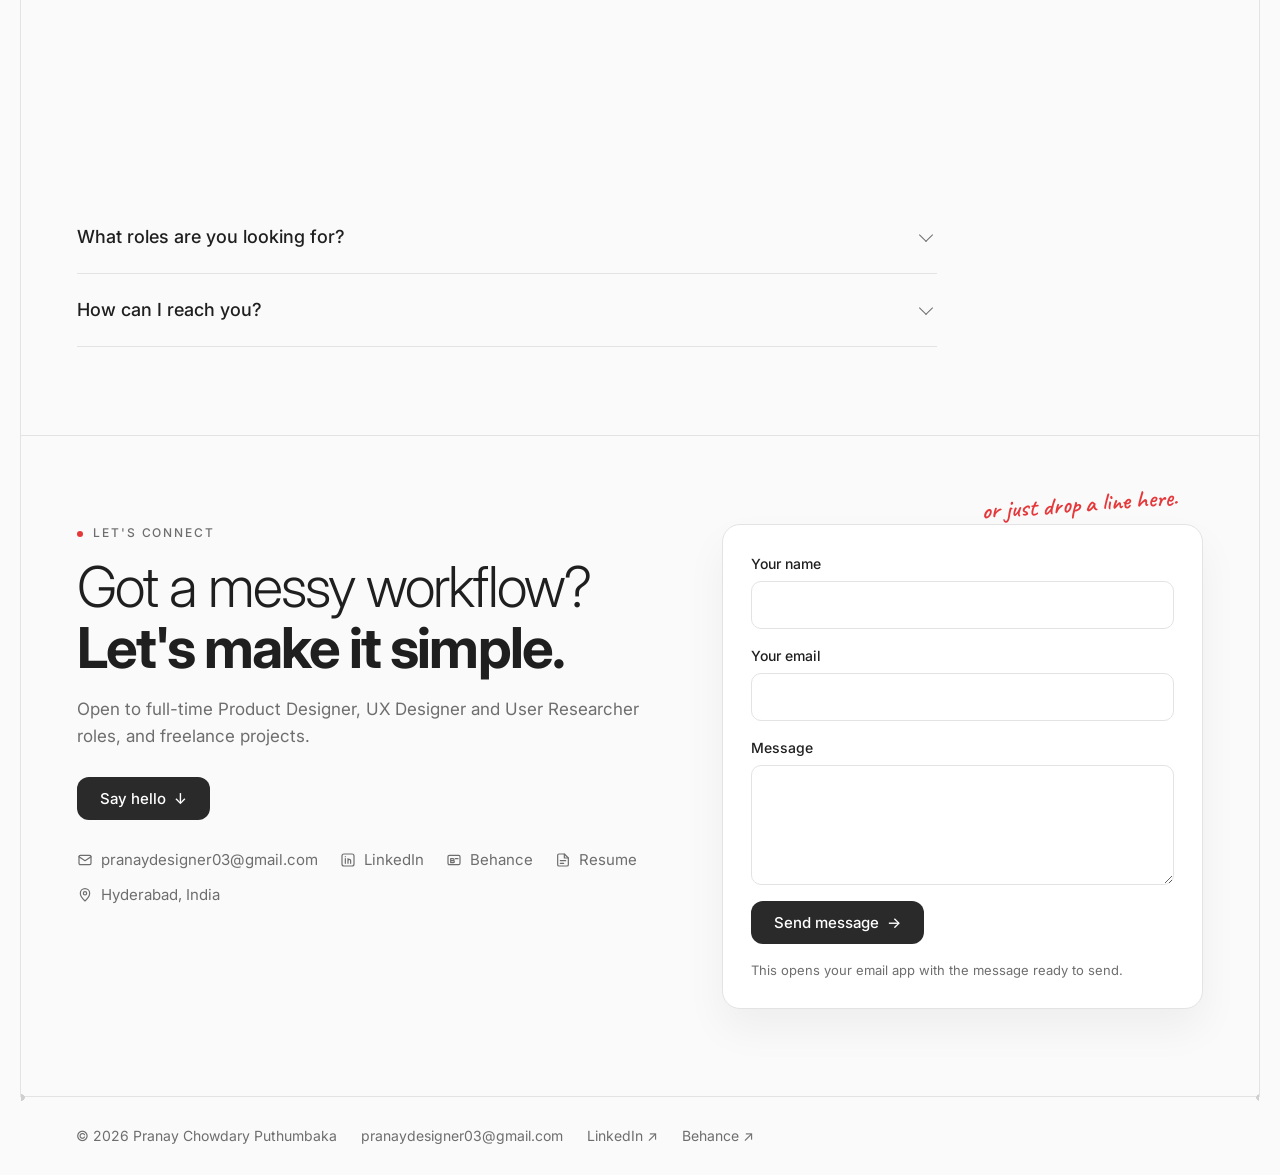
==== commit 1b442ad2: "Experience cards describe the role and process; Say hello opens the form - Product Designer and Inte" ====
--- a/about.html
+++ b/about.html
@@ -175,28 +175,33 @@
             <span class="xp__date">Feb 2026 – Present</span>
             <h3>Product Designer</h3>
             <p class="xp__org">Cixcent Technologies</p>
+            <p class="xp__where">B2B SaaS · Jewellery retail ERP, mobile apps and fintech</p>
           </div>
           <div class="xp__body">
-            <p class="xp__summary">Designing B2B SaaS products: a jewellery retail ERP, mobile apps and fintech tools, including Loans 24K.</p>
-            <div class="xp__stats">
-              <span><strong>15+</strong> ERP modules designed</span>
-              <span><strong>200+</strong> Loans 24K screens</span>
-            </div>
-            <h4 class="xp__group">ERP24K · Jewellery retail ERP</h4>
+            <p class="xp__summary">I work as the designer inside a cross-functional product team. I take a feature from the first requirement call to clear, ready-to-build Figma screens, and stay with it until it passes testing.</p>
+            <h4 class="xp__group">Who I work with</h4>
+            <ul class="xp__team">
+              <li><strong>Product Managers</strong><span>Scope, priorities and requirements</span></li>
+              <li><strong>Clients &amp; stakeholders</strong><span>Business rules and real store workflows</span></li>
+              <li><strong>Developers</strong><span>Feasibility, edge cases and handoff</span></li>
+              <li><strong>QA</strong><span>Testing and sign-off in UAT</span></li>
+            </ul>
+            <h4 class="xp__group">How a feature moves</h4>
+            <ol class="xp__flow">
+              <li><span>01</span>Requirement gathering</li>
+              <li><span>02</span>User flows &amp; IA</li>
+              <li><span>03</span>Wireframes</li>
+              <li><span>04</span>Prototypes</li>
+              <li><span>05</span>High-fidelity UI</li>
+              <li><span>06</span>Dev handoff in Jira</li>
+              <li><span>07</span>UAT with QA</li>
+            </ol>
             <ul class="xp__list">
-              <li>UX and UI across 15+ ERP modules, from user flows and wireframes to prototypes and high-fidelity screens.</li>
-              <li>My Jeweller 24K, the customer app connected to ERP Schemes and Digital Savings.</li>
-              <li>Store 24K, the store app for Inventory, Orders and day-to-day operations.</li>
-              <li>Led Share Catalogue and Digital Savings end to end, across ERP web and mobile.</li>
-            </ul>
-            <h4 class="xp__group">Loans 24K · Retailer loan management</h4>
-            <ul class="xp__list">
-              <li>200+ screens for Loan Estimation, Top-Up and Release, the Loan Dashboard and Financial Accounting.</li>
-            </ul>
-            <h4 class="xp__group">How I work</h4>
-            <ul class="xp__list">
-              <li>Turn business requirements into clear user workflows with PMs, clients and stakeholders.</li>
-              <li>Build reusable Figma components, hand off specs in Jira and validate features in UAT with dev and QA.</li>
+              <li>Sit in requirement sessions with PMs and clients, and turn business needs into user flows and information architecture.</li>
+              <li>Review wireframes and prototypes with the PM and stakeholders before moving to high-fidelity UI.</li>
+              <li>Design with reusable Figma components, so screens stay consistent across the ERP web app and mobile apps.</li>
+              <li>Hand off clear Figma screens with specs, states and edge cases in Jira, and answer developer questions during the sprint.</li>
+              <li>Validate the built feature with QA in UAT, then refine it in the next Agile sprint.</li>
             </ul>
           </div>
         </article>
@@ -205,11 +210,21 @@
             <span class="xp__date">Aug 2025 – Jan 2026</span>
             <h3>UI/UX Design Intern</h3>
             <p class="xp__org">Beetsl Soft Solutions</p>
+            <p class="xp__where">Healthcare &amp; wellness website</p>
           </div>
           <div class="xp__body">
-            <p class="xp__summary">Designed Aarogya Parampara, a healthcare and wellness website.</p>
+            <p class="xp__summary">My first role in a product team: I designed Aarogya Parampara, a healthcare and wellness website, working closely with the Product Manager.</p>
+            <h4 class="xp__group">What I did</h4>
             <ul class="xp__list">
-              <li>Wireframes, user flows, UI components and screens, refined with PM feedback.</li>
+              <li>Understood the requirements with the PM and mapped them into user flows for the website.</li>
+              <li>Created wireframes to agree on structure and content before visual design.</li>
+              <li>Designed UI components and high-fidelity screens in Figma.</li>
+              <li>Presented designs in reviews and refined them based on PM feedback.</li>
+            </ul>
+            <h4 class="xp__group">What it taught me</h4>
+            <ul class="xp__list">
+              <li>How a real product team works: requirements first, then flows, then screens.</li>
+              <li>Taking feedback well, and explaining design decisions clearly.</li>
             </ul>
           </div>
         </article>
@@ -388,7 +403,7 @@
         <p class="eyebrow">Let's connect</p>
         <h2 class="section-title section-title--xl" id="contact-title">Got a messy workflow? <strong>Let's make it simple.</strong></h2>
         <p class="a-lead a-lead--left">Open to full-time Product Designer, UX Designer and User Researcher roles, and freelance projects.</p>
-        <a class="btn btn--primary" href="mailto:pranaydesigner03@gmail.com">Say hello <span aria-hidden="true">↗</span></a>
+        <a class="btn btn--primary" href="#contactForm" data-say-hello>Say hello <span aria-hidden="true">↓</span></a>
         <ul class="connect-list">
           <li><svg width="16" height="16" viewBox="0 0 24 24" fill="none" stroke="currentColor" stroke-width="1.8" stroke-linecap="round" stroke-linejoin="round" aria-hidden="true"><rect x="3" y="5" width="18" height="14" rx="2"/><path d="m3 7 9 6 9-6"/></svg><a href="mailto:pranaydesigner03@gmail.com">pranaydesigner03@gmail.com</a></li>
           <li><svg width="16" height="16" viewBox="0 0 24 24" fill="none" stroke="currentColor" stroke-width="1.8" stroke-linecap="round" stroke-linejoin="round" aria-hidden="true"><rect x="3" y="3" width="18" height="18" rx="3"/><path d="M8 10v7M8 7v.01M12 17v-4a2 2 0 0 1 4 0v4M12 10v7"/></svg><a href="https://www.linkedin.com/in/pranay-chowdary-puthumbaka-728284301/" target="_blank" rel="noopener">LinkedIn</a></li>
@@ -417,6 +432,7 @@
           <p class="form-error" id="cf-error" role="alert" hidden>Please fill in your name, a valid email and a message.</p>
           <button class="btn btn--primary" type="submit">Send message <span aria-hidden="true">→</span></button>
           <p class="form-note">This opens your email app with the message ready to send.</p>
+          <p class="form-sent" id="cf-sent" role="status" hidden>Your email app should open with the message ready. If it doesn’t, write to <a href="mailto:pranaydesigner03@gmail.com">pranaydesigner03@gmail.com</a>.</p>
         </form>
       </div>
     </section>
--- a/assets/css/styles.css
+++ b/assets/css/styles.css
@@ -697,11 +697,17 @@
   width: 6px; height: 6px; border-radius: 50%; background: var(--line-dot);
 }
 .xp__card--now .xp__list li::before { background: var(--hold); }
-.xp__stats { display: flex; flex-wrap: wrap; gap: 10px; margin: 0 0 22px; }
-.xp__stats span { display: inline-flex; align-items: baseline; gap: 6px; padding: 8px 14px; border-radius: 12px; border: 1px solid var(--line); background: var(--surface); font-size: 13px; color: var(--muted); }
-.xp__stats strong { font-size: 18px; font-weight: 700; letter-spacing: -.02em; color: var(--text-strong); }
-.xp__group { margin: 20px 0 10px; font-size: 13px; font-weight: 600; letter-spacing: .04em; text-transform: uppercase; color: var(--text-strong); }
-.xp__stats + .xp__group { margin-top: 0; }
+.xp__group { margin: 22px 0 10px; font-size: 13px; font-weight: 600; letter-spacing: .04em; text-transform: uppercase; color: var(--text-strong); }
+.xp__where { align-self: stretch; margin: 14px 0 0; padding-top: 14px; border-top: 1px solid var(--line); font-size: 13px; line-height: 1.5; color: var(--muted); }
+.xp__team { list-style: none; margin: 0; padding: 0; display: grid; grid-template-columns: repeat(2, 1fr); gap: 10px; }
+.xp__team li { display: grid; gap: 2px; padding: 12px 14px; border-radius: 12px; border: 1px solid var(--line); background: var(--surface); }
+.xp__team strong { font-size: 14px; font-weight: 600; color: var(--text-strong); }
+.xp__team span { font-size: 13px; line-height: 1.45; color: var(--muted); }
+.xp__flow { list-style: none; margin: 0 0 18px; padding: 0; display: flex; flex-wrap: wrap; align-items: center; gap: 8px 6px; }
+.xp__flow li { display: inline-flex; align-items: center; gap: 6px; padding: 6px 12px; border-radius: 99px; border: 1px solid color-mix(in srgb, var(--hold) 30%, var(--line)); background: color-mix(in srgb, var(--hold) 7%, var(--surface)); font-size: 13px; font-weight: 500; color: var(--text-strong); }
+.xp__flow li span { font-size: 11px; font-weight: 700; color: var(--hold); }
+.xp__flow li:not(:last-child)::after { content: "→"; margin-left: 6px; color: var(--muted); font-weight: 400; }
+@media (max-width: 640px) { .xp__team { grid-template-columns: 1fr; } }
 
 /* 5. Values on a wavy path: the accent line draws in as you scroll,
    and each value lights up (icon draws, title gets a marker highlight) as the line reaches it */
@@ -1550,3 +1556,6 @@
   *, *::before, *::after { animation-duration: .001ms !important; animation-iteration-count: 1 !important; transition-duration: .001ms !important; transition-delay: 0s !important; }
   .caret { animation: none; }
 }
+
+.form-sent { margin: 12px 0 0; padding: 10px 14px; border-radius: 10px; background: color-mix(in srgb, #1FA55B 10%, var(--surface)); color: var(--text); font-size: 13.5px; line-height: 1.5; }
+.form-sent a { color: var(--text-strong); font-weight: 600; }
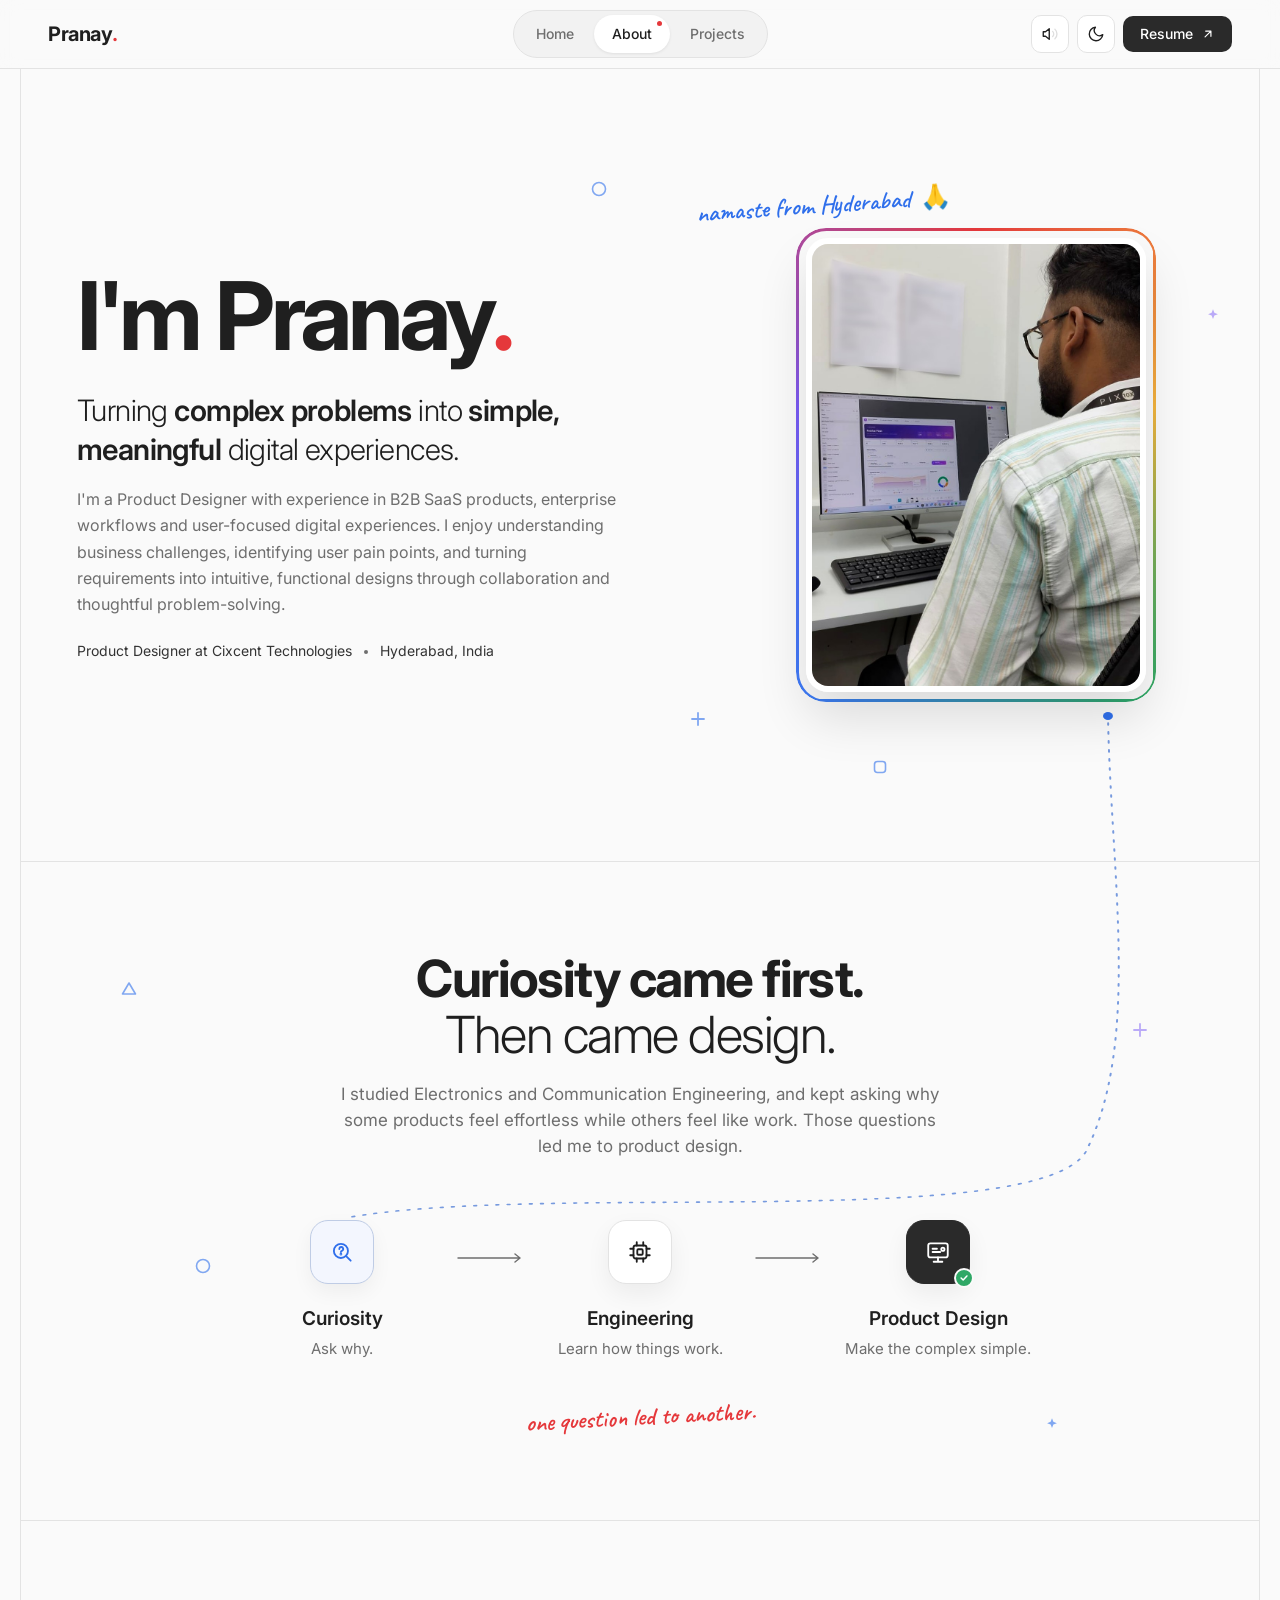
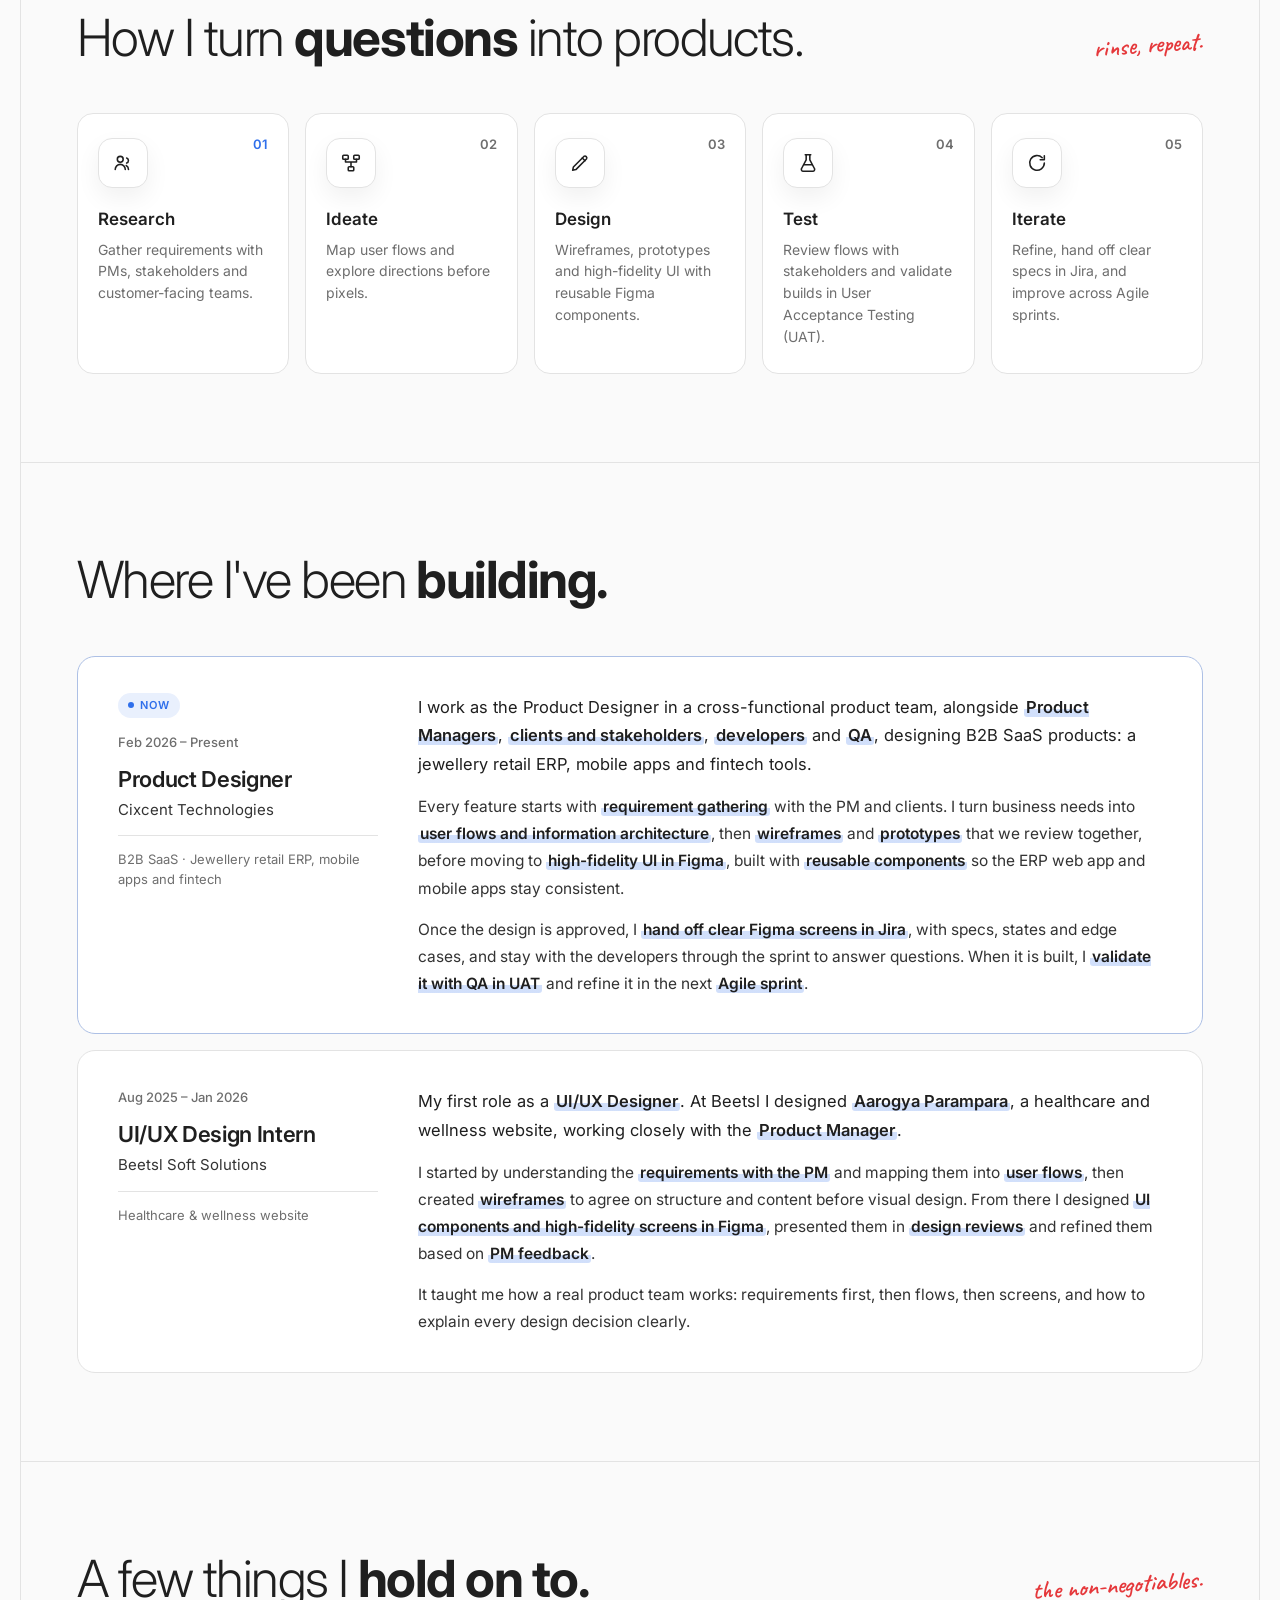
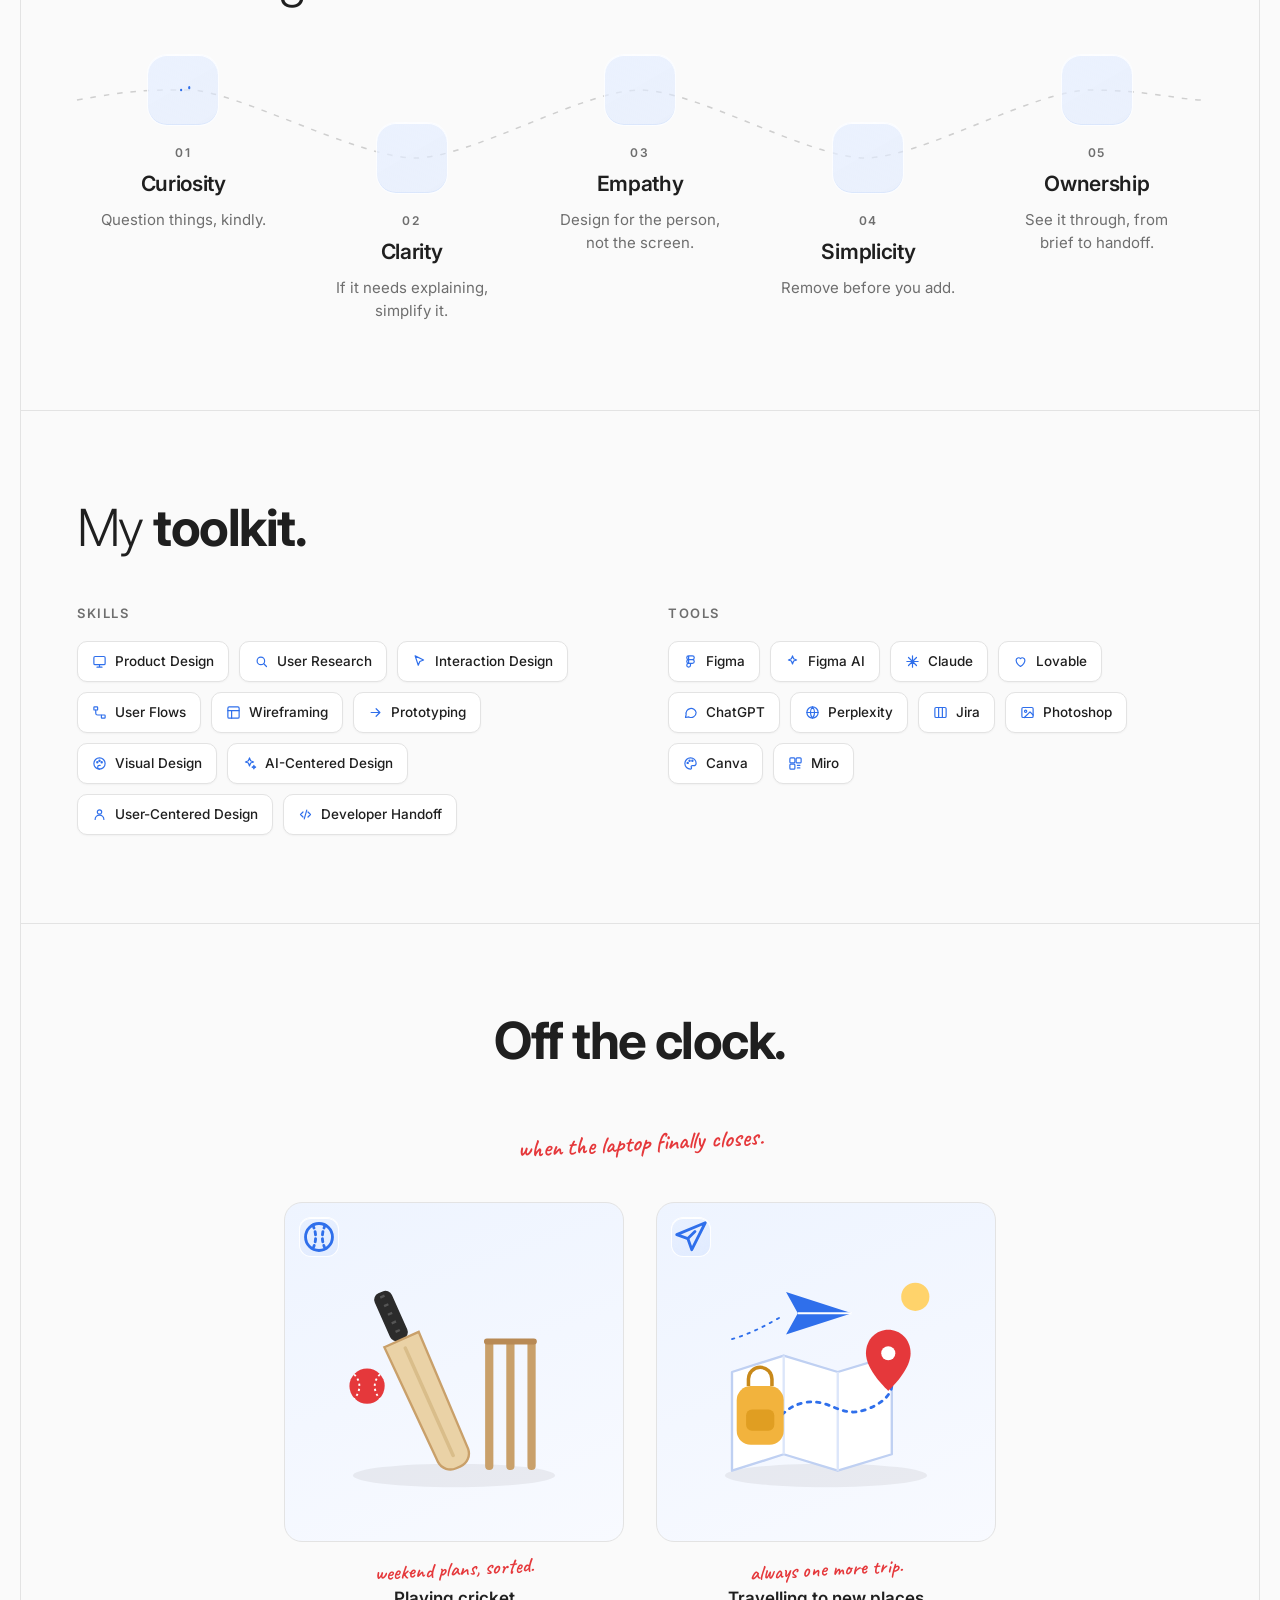
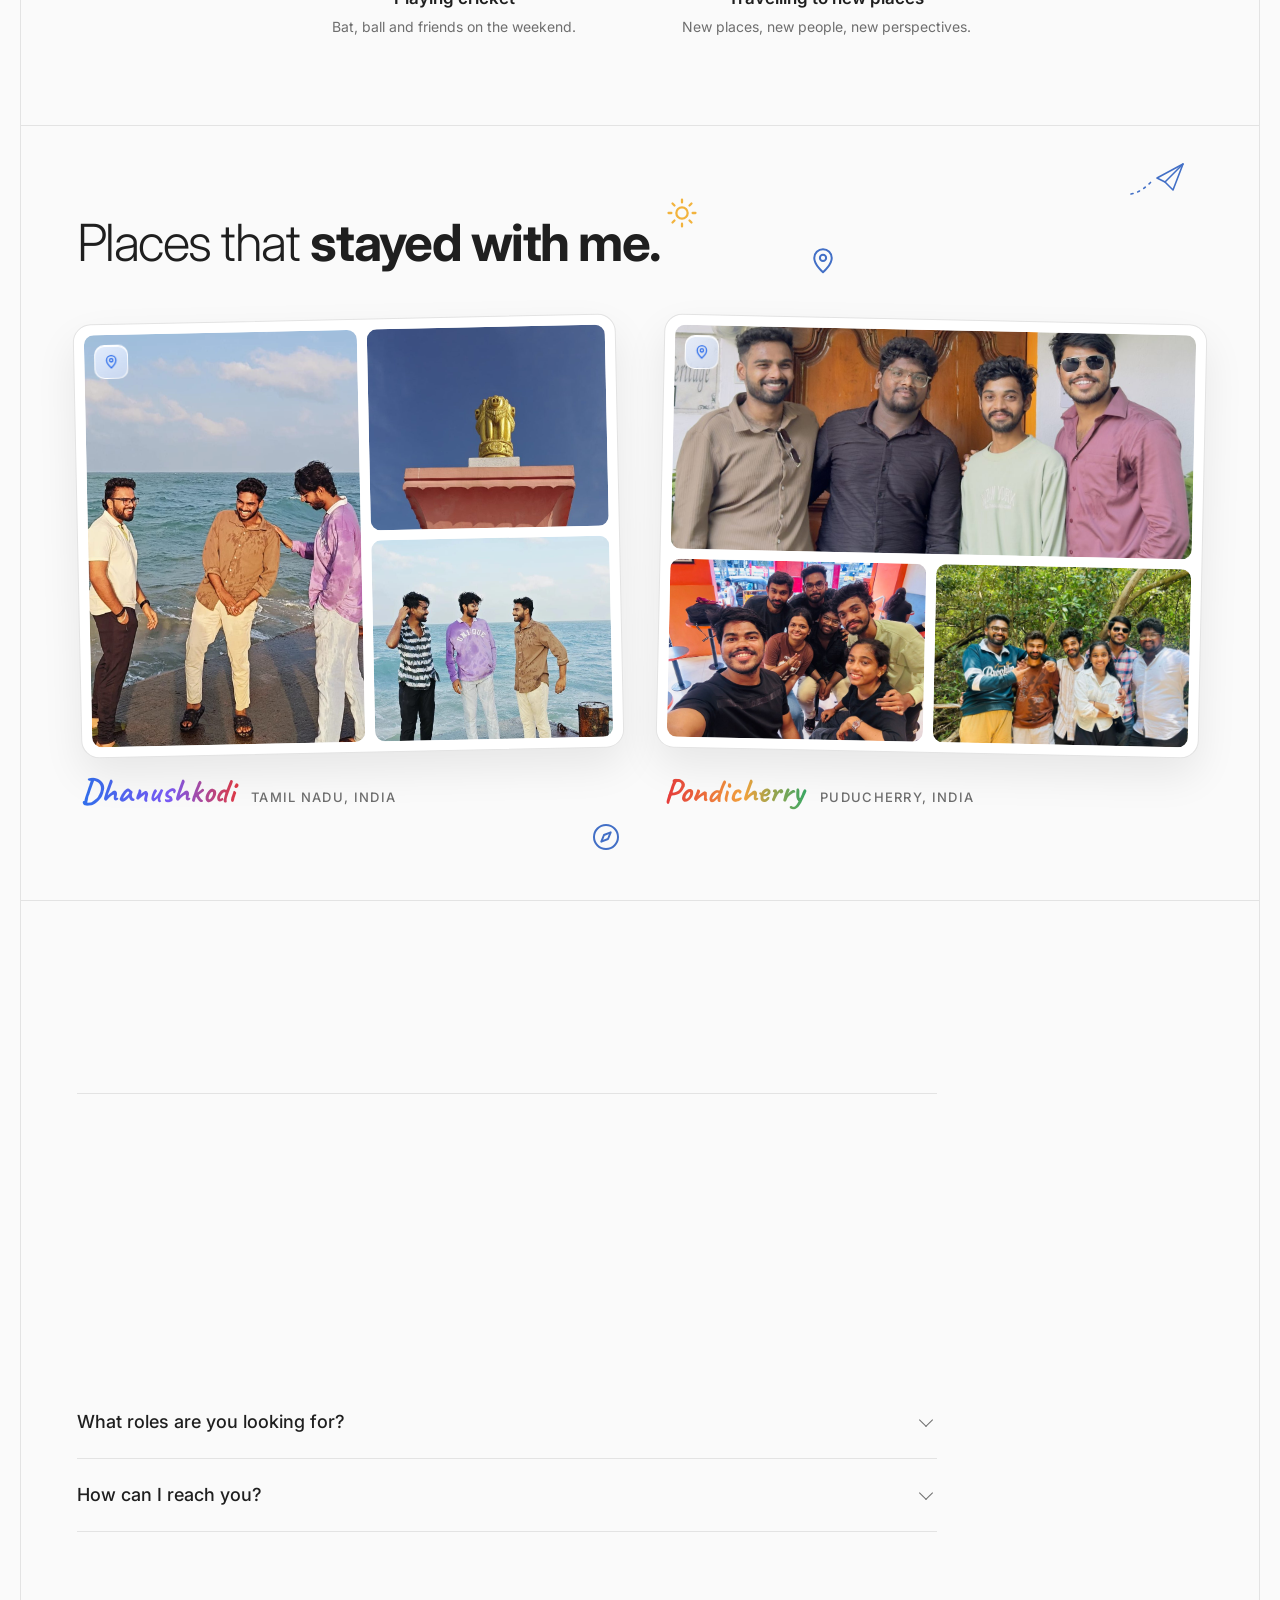
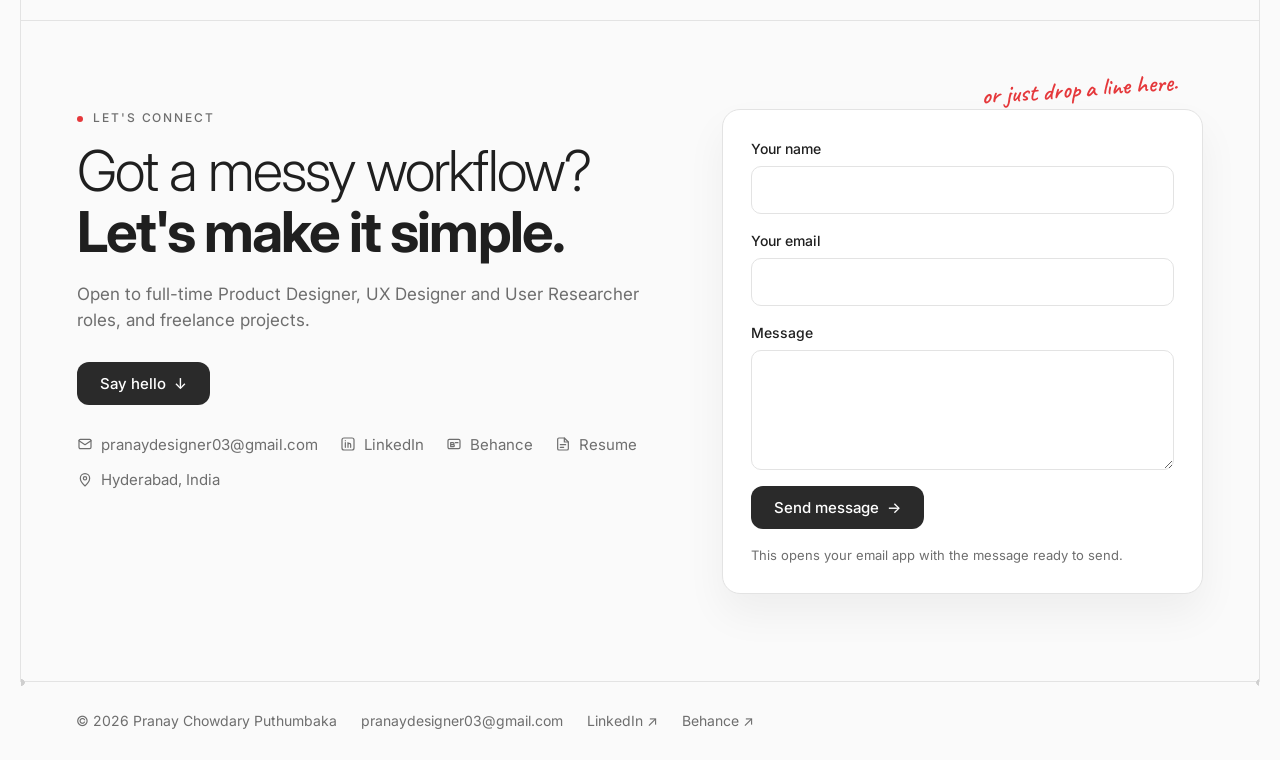
==== commit fa4059bb: "Experience: highlighted paragraphs instead of cards and chips Co-Authored-By: Claude Opus 5.5 <norep" ====
--- a/about.html
+++ b/about.html
@@ -178,31 +178,9 @@
             <p class="xp__where">B2B SaaS · Jewellery retail ERP, mobile apps and fintech</p>
           </div>
           <div class="xp__body">
-            <p class="xp__summary">I work as the designer inside a cross-functional product team. I take a feature from the first requirement call to clear, ready-to-build Figma screens, and stay with it until it passes testing.</p>
-            <h4 class="xp__group">Who I work with</h4>
-            <ul class="xp__team">
-              <li><strong>Product Managers</strong><span>Scope, priorities and requirements</span></li>
-              <li><strong>Clients &amp; stakeholders</strong><span>Business rules and real store workflows</span></li>
-              <li><strong>Developers</strong><span>Feasibility, edge cases and handoff</span></li>
-              <li><strong>QA</strong><span>Testing and sign-off in UAT</span></li>
-            </ul>
-            <h4 class="xp__group">How a feature moves</h4>
-            <ol class="xp__flow">
-              <li><span>01</span>Requirement gathering</li>
-              <li><span>02</span>User flows &amp; IA</li>
-              <li><span>03</span>Wireframes</li>
-              <li><span>04</span>Prototypes</li>
-              <li><span>05</span>High-fidelity UI</li>
-              <li><span>06</span>Dev handoff in Jira</li>
-              <li><span>07</span>UAT with QA</li>
-            </ol>
-            <ul class="xp__list">
-              <li>Sit in requirement sessions with PMs and clients, and turn business needs into user flows and information architecture.</li>
-              <li>Review wireframes and prototypes with the PM and stakeholders before moving to high-fidelity UI.</li>
-              <li>Design with reusable Figma components, so screens stay consistent across the ERP web app and mobile apps.</li>
-              <li>Hand off clear Figma screens with specs, states and edge cases in Jira, and answer developer questions during the sprint.</li>
-              <li>Validate the built feature with QA in UAT, then refine it in the next Agile sprint.</li>
-            </ul>
+            <p class="xp__text">I work as the Product Designer in a cross-functional product team, alongside <mark>Product Managers</mark>, <mark>clients and stakeholders</mark>, <mark>developers</mark> and <mark>QA</mark>, designing B2B SaaS products: a jewellery retail ERP, mobile apps and fintech tools.</p>
+            <p class="xp__text">Every feature starts with <mark>requirement gathering</mark> with the PM and clients. I turn business needs into <mark>user flows and information architecture</mark>, then <mark>wireframes</mark> and <mark>prototypes</mark> that we review together, before moving to <mark>high-fidelity UI in Figma</mark>, built with <mark>reusable components</mark> so the ERP web app and mobile apps stay consistent.</p>
+            <p class="xp__text">Once the design is approved, I <mark>hand off clear Figma screens in Jira</mark>, with specs, states and edge cases, and stay with the developers through the sprint to answer questions. When it is built, I <mark>validate it with QA in UAT</mark> and refine it in the next <mark>Agile sprint</mark>.</p>
           </div>
         </article>
         <article class="xp__card">
@@ -213,19 +191,9 @@
             <p class="xp__where">Healthcare &amp; wellness website</p>
           </div>
           <div class="xp__body">
-            <p class="xp__summary">My first role in a product team: I designed Aarogya Parampara, a healthcare and wellness website, working closely with the Product Manager.</p>
-            <h4 class="xp__group">What I did</h4>
-            <ul class="xp__list">
-              <li>Understood the requirements with the PM and mapped them into user flows for the website.</li>
-              <li>Created wireframes to agree on structure and content before visual design.</li>
-              <li>Designed UI components and high-fidelity screens in Figma.</li>
-              <li>Presented designs in reviews and refined them based on PM feedback.</li>
-            </ul>
-            <h4 class="xp__group">What it taught me</h4>
-            <ul class="xp__list">
-              <li>How a real product team works: requirements first, then flows, then screens.</li>
-              <li>Taking feedback well, and explaining design decisions clearly.</li>
-            </ul>
+            <p class="xp__text">My first role as a <mark>UI/UX Designer</mark>. At Beetsl I designed <mark>Aarogya Parampara</mark>, a healthcare and wellness website, working closely with the <mark>Product Manager</mark>.</p>
+            <p class="xp__text">I started by understanding the <mark>requirements with the PM</mark> and mapping them into <mark>user flows</mark>, then created <mark>wireframes</mark> to agree on structure and content before visual design. From there I designed <mark>UI components and high-fidelity screens in Figma</mark>, presented them in <mark>design reviews</mark> and refined them based on <mark>PM feedback</mark>.</p>
+            <p class="xp__text">It taught me how a real product team works: requirements first, then flows, then screens, and how to explain every design decision clearly.</p>
           </div>
         </article>
       </div>
--- a/assets/css/styles.css
+++ b/assets/css/styles.css
@@ -699,15 +699,6 @@
 .xp__card--now .xp__list li::before { background: var(--hold); }
 .xp__group { margin: 22px 0 10px; font-size: 13px; font-weight: 600; letter-spacing: .04em; text-transform: uppercase; color: var(--text-strong); }
 .xp__where { align-self: stretch; margin: 14px 0 0; padding-top: 14px; border-top: 1px solid var(--line); font-size: 13px; line-height: 1.5; color: var(--muted); }
-.xp__team { list-style: none; margin: 0; padding: 0; display: grid; grid-template-columns: repeat(2, 1fr); gap: 10px; }
-.xp__team li { display: grid; gap: 2px; padding: 12px 14px; border-radius: 12px; border: 1px solid var(--line); background: var(--surface); }
-.xp__team strong { font-size: 14px; font-weight: 600; color: var(--text-strong); }
-.xp__team span { font-size: 13px; line-height: 1.45; color: var(--muted); }
-.xp__flow { list-style: none; margin: 0 0 18px; padding: 0; display: flex; flex-wrap: wrap; align-items: center; gap: 8px 6px; }
-.xp__flow li { display: inline-flex; align-items: center; gap: 6px; padding: 6px 12px; border-radius: 99px; border: 1px solid color-mix(in srgb, var(--hold) 30%, var(--line)); background: color-mix(in srgb, var(--hold) 7%, var(--surface)); font-size: 13px; font-weight: 500; color: var(--text-strong); }
-.xp__flow li span { font-size: 11px; font-weight: 700; color: var(--hold); }
-.xp__flow li:not(:last-child)::after { content: "→"; margin-left: 6px; color: var(--muted); font-weight: 400; }
-@media (max-width: 640px) { .xp__team { grid-template-columns: 1fr; } }
 
 /* 5. Values on a wavy path: the accent line draws in as you scroll,
    and each value lights up (icon draws, title gets a marker highlight) as the line reaches it */
@@ -1559,3 +1550,9 @@
 
 .form-sent { margin: 12px 0 0; padding: 10px 14px; border-radius: 10px; background: color-mix(in srgb, #1FA55B 10%, var(--surface)); color: var(--text); font-size: 13.5px; line-height: 1.5; }
 .form-sent a { color: var(--text-strong); font-weight: 600; }
+
+.xp__text { margin: 0 0 14px; font-size: 15.5px; line-height: 1.75; color: var(--text); }
+.xp__text:first-child { font-size: 16.5px; color: var(--text-strong); }
+.xp__text:last-child { margin-bottom: 0; }
+/* Key words read like a highlighter pass, not separate labels */
+.xp__text mark { padding: 0 2px; border-radius: 3px; color: var(--text-strong); font-weight: 600; background: linear-gradient(transparent 58%, color-mix(in srgb, var(--hold) 22%, transparent) 58%); }
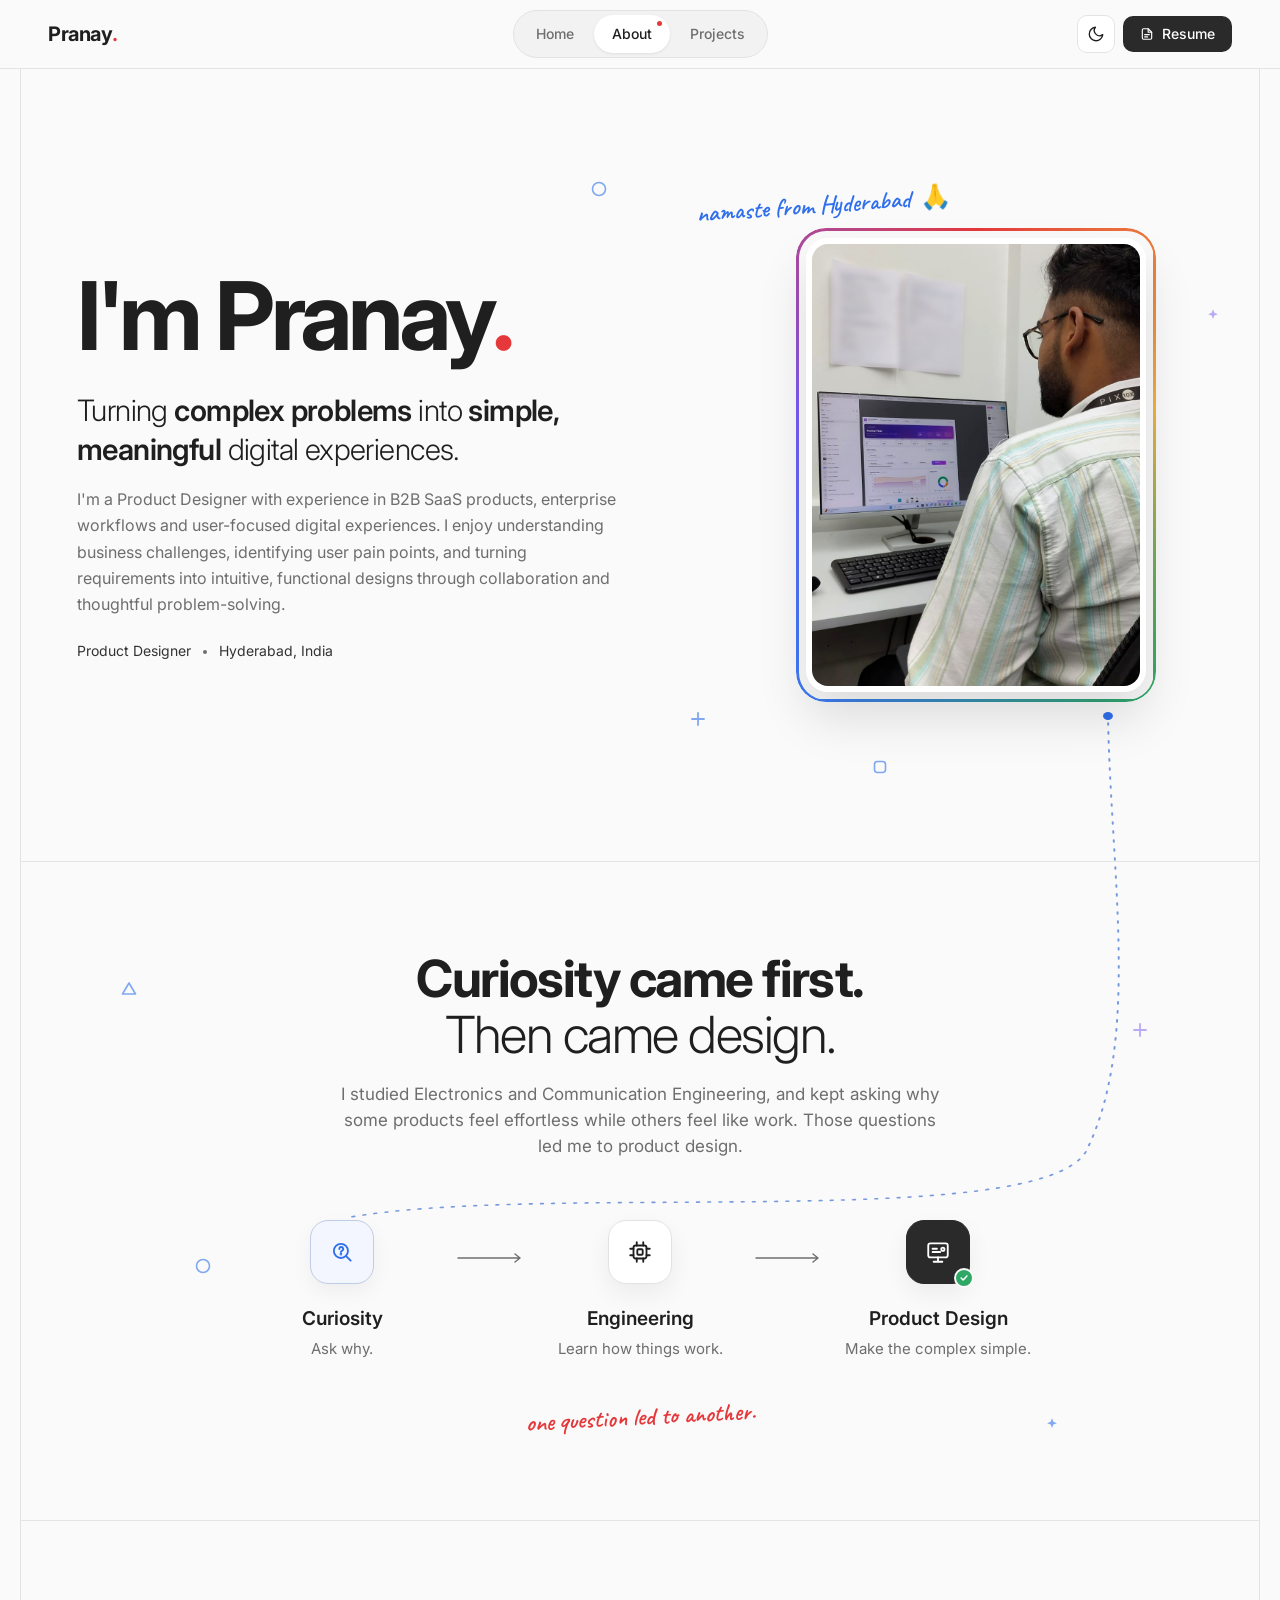
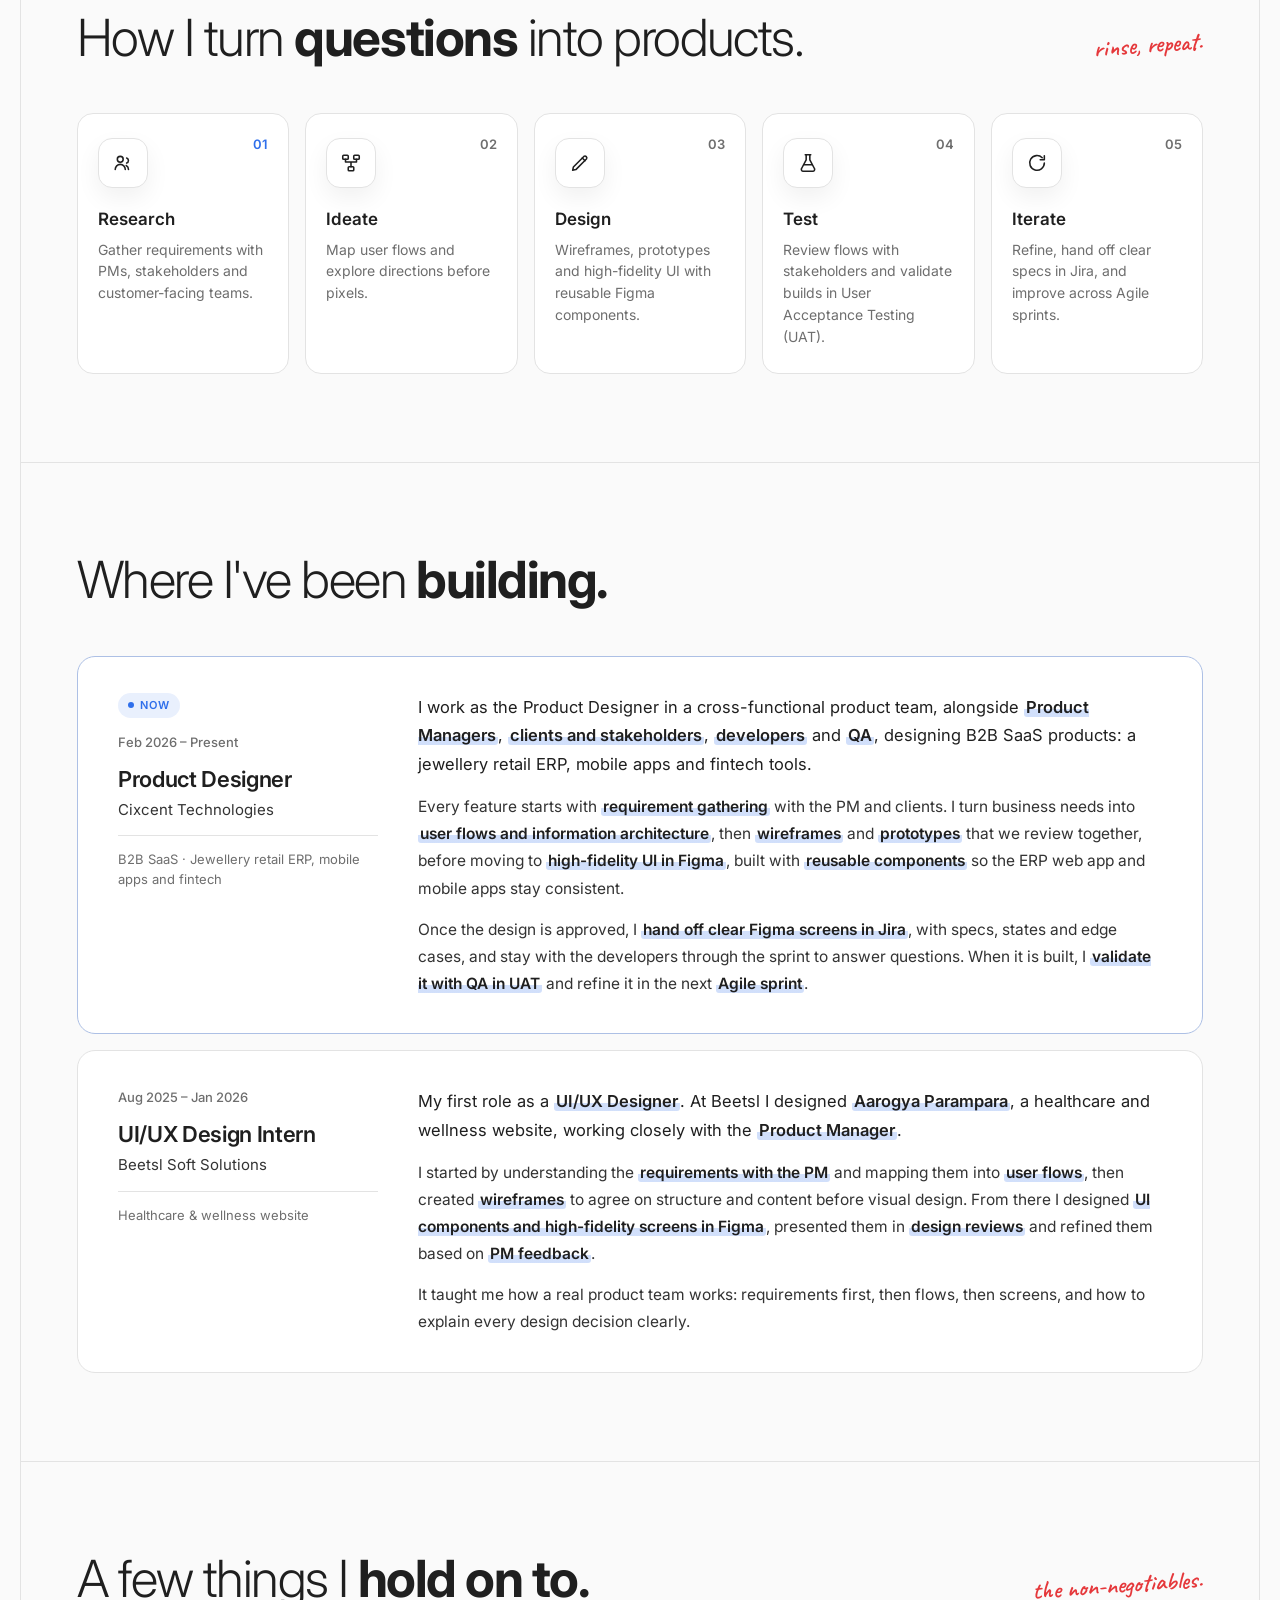
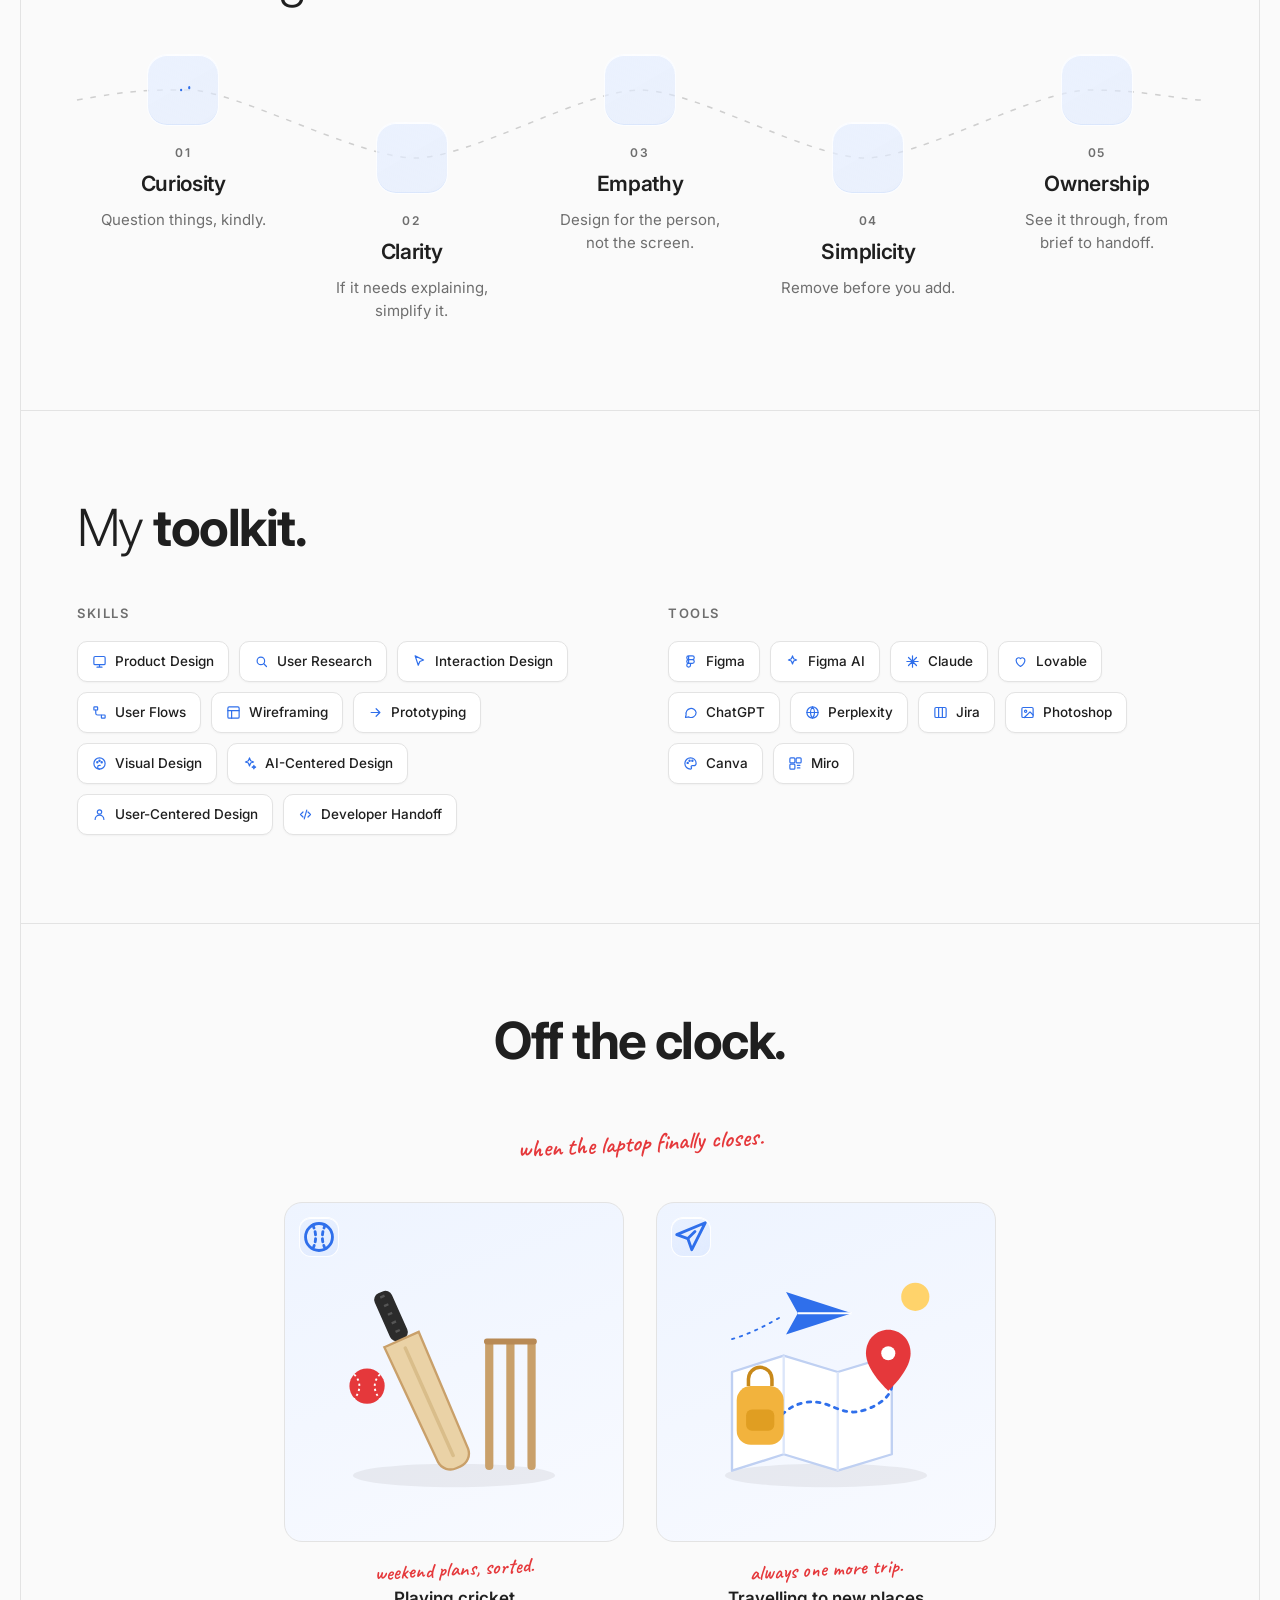
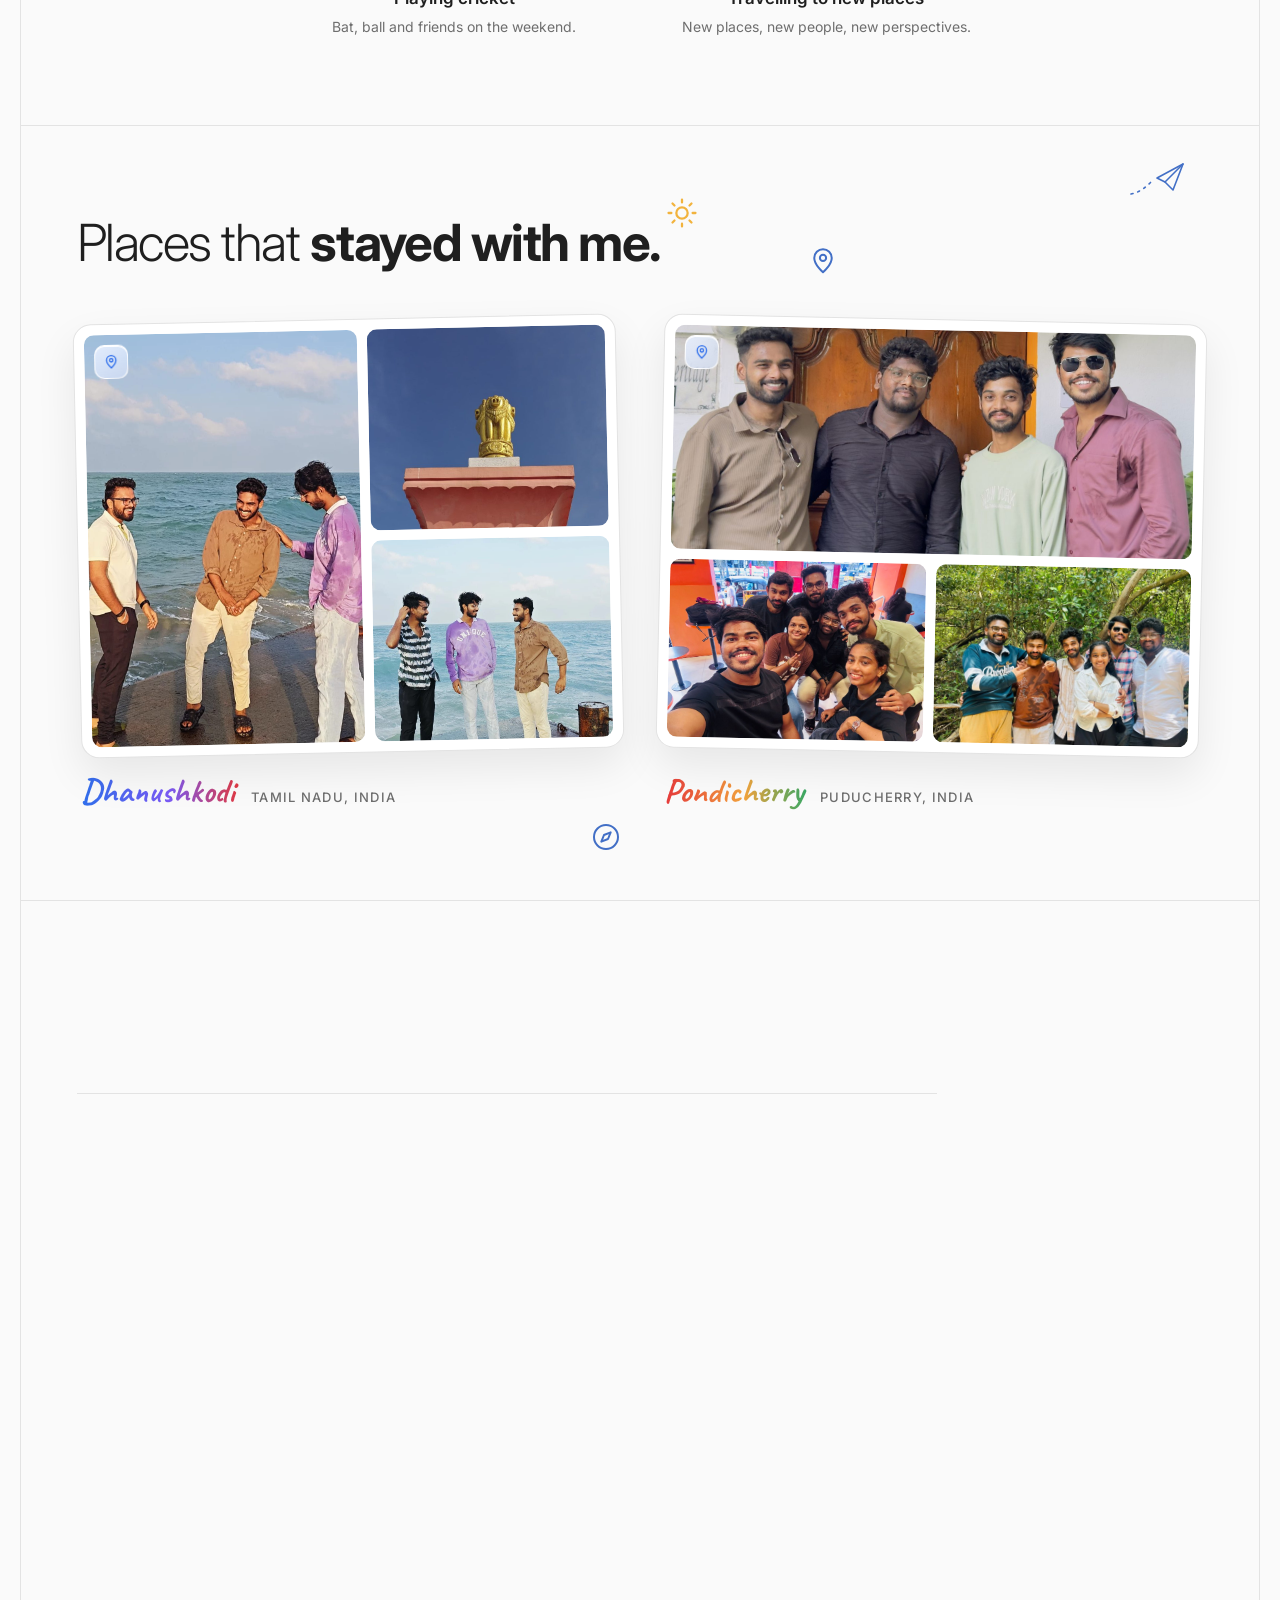
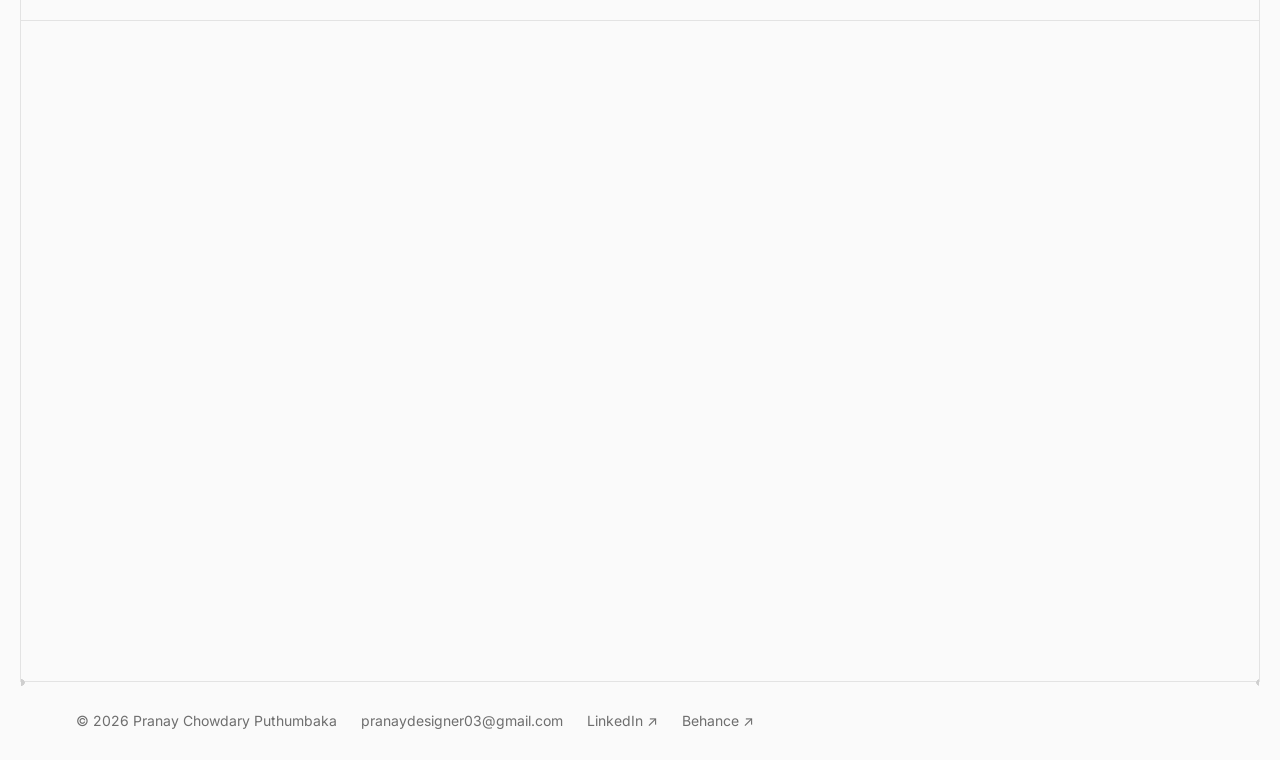
==== commit 6de128c8: "Home: portrait on top; no sound; Resume opens Google Drive - Home: portrait first, intro under it, t" ====
--- a/about.html
+++ b/about.html
@@ -42,19 +42,13 @@
       </nav>
 
       <div class="nav__actions">
-        <button class="icon-btn" id="soundBtn" type="button" aria-label="Toggle sound" aria-pressed="false">
-          <svg width="18" height="18" viewBox="0 0 24 24" fill="none" stroke="currentColor" stroke-width="1.8" stroke-linecap="round" stroke-linejoin="round" aria-hidden="true">
-            <path d="M11 5 6 9H3v6h3l5 4V5z"/>
-            <path class="sound-wave" d="M15.5 8.5a5 5 0 0 1 0 7M18.5 5.5a9 9 0 0 1 0 13"/>
-          </svg>
-        </button>
         <button class="icon-btn" id="themeBtn" type="button" aria-label="Switch to dark theme">
           <svg class="icon-moon" width="18" height="18" viewBox="0 0 24 24" fill="none" stroke="currentColor" stroke-width="1.8" stroke-linecap="round" stroke-linejoin="round" aria-hidden="true"><path d="M21 12.8A9 9 0 1 1 11.2 3a7 7 0 0 0 9.8 9.8z"/></svg>
           <svg class="icon-sun" width="18" height="18" viewBox="0 0 24 24" fill="none" stroke="currentColor" stroke-width="1.8" stroke-linecap="round" aria-hidden="true"><circle cx="12" cy="12" r="4"/><path d="M12 2v2M12 20v2M4.9 4.9l1.4 1.4M17.7 17.7l1.4 1.4M2 12h2M20 12h2M4.9 19.1l1.4-1.4M17.7 6.3l1.4-1.4"/></svg>
         </button>
-        <a class="btn btn--primary btn--sm" href="assets/files/resume.pdf" target="_blank" rel="noopener" aria-label="Resume (opens in a new tab)">
+        <a class="btn btn--primary btn--sm btn--resume" href="https://drive.google.com/file/d/15YdlNEJKuUJEdSD5GdNVbuTQy5E2yW6C/view?usp=sharing" target="_blank" rel="noopener" aria-label="View or download my resume (opens Google Drive in a new tab)">
+          <svg width="14" height="14" viewBox="0 0 24 24" fill="none" stroke="currentColor" stroke-width="2" stroke-linecap="round" stroke-linejoin="round" aria-hidden="true"><path d="M14 3H6a2 2 0 0 0-2 2v14a2 2 0 0 0 2 2h12a2 2 0 0 0 2-2V9z"/><path d="M14 3v6h6M8 13h8M8 17h5"/></svg>
           <span class="btn__label">Resume</span>
-          <svg width="14" height="14" viewBox="0 0 24 24" fill="none" stroke="currentColor" stroke-width="2" stroke-linecap="round" stroke-linejoin="round" aria-hidden="true"><path d="M7 17 17 7M8 7h9v9"/></svg>
         </a>
       </div>
     </div>
@@ -69,7 +63,7 @@
         <p class="a-intro__headline reveal" style="--d:.2s">Turning <strong>complex problems</strong> into <strong>simple, meaningful</strong> digital experiences.</p>
         <p class="a-intro__desc reveal" style="--d:.28s">I'm a Product Designer with experience in B2B SaaS products, enterprise workflows and user-focused digital experiences. I enjoy understanding business challenges, identifying user pain points, and turning requirements into intuitive, functional designs through collaboration and thoughtful problem-solving.</p>
         <ul class="meta a-intro__meta reveal" style="--d:.34s">
-          <li>Product Designer at Cixcent Technologies</li>
+          <li>Product Designer</li>
           <li>Hyderabad, India</li>
         </ul>
       </div>
@@ -372,13 +366,6 @@
         <h2 class="section-title section-title--xl" id="contact-title">Got a messy workflow? <strong>Let's make it simple.</strong></h2>
         <p class="a-lead a-lead--left">Open to full-time Product Designer, UX Designer and User Researcher roles, and freelance projects.</p>
         <a class="btn btn--primary" href="#contactForm" data-say-hello>Say hello <span aria-hidden="true">↓</span></a>
-        <ul class="connect-list">
-          <li><svg width="16" height="16" viewBox="0 0 24 24" fill="none" stroke="currentColor" stroke-width="1.8" stroke-linecap="round" stroke-linejoin="round" aria-hidden="true"><rect x="3" y="5" width="18" height="14" rx="2"/><path d="m3 7 9 6 9-6"/></svg><a href="mailto:pranaydesigner03@gmail.com">pranaydesigner03@gmail.com</a></li>
-          <li><svg width="16" height="16" viewBox="0 0 24 24" fill="none" stroke="currentColor" stroke-width="1.8" stroke-linecap="round" stroke-linejoin="round" aria-hidden="true"><rect x="3" y="3" width="18" height="18" rx="3"/><path d="M8 10v7M8 7v.01M12 17v-4a2 2 0 0 1 4 0v4M12 10v7"/></svg><a href="https://www.linkedin.com/in/pranay-chowdary-puthumbaka-728284301/" target="_blank" rel="noopener">LinkedIn</a></li>
-          <li><svg width="16" height="16" viewBox="0 0 24 24" fill="none" stroke="currentColor" stroke-width="1.8" stroke-linecap="round" stroke-linejoin="round" aria-hidden="true"><rect x="3" y="5" width="18" height="14" rx="2"/><path d="M7 10h3.5a1.5 1.5 0 0 1 0 3H7zm0 3h4a1.5 1.5 0 0 1 0 3H7zM14 10h4"/></svg><a href="https://www.behance.net/pranayputhumb" target="_blank" rel="noopener">Behance</a></li>
-          <li><svg width="16" height="16" viewBox="0 0 24 24" fill="none" stroke="currentColor" stroke-width="1.8" stroke-linecap="round" stroke-linejoin="round" aria-hidden="true"><path d="M14 3H6a2 2 0 0 0-2 2v14a2 2 0 0 0 2 2h12a2 2 0 0 0 2-2V9z"/><path d="M14 3v6h6M8 13h8M8 17h5"/></svg><a href="assets/files/resume.pdf" target="_blank" rel="noopener">Resume</a></li>
-          <li><svg width="16" height="16" viewBox="0 0 24 24" fill="none" stroke="currentColor" stroke-width="1.8" stroke-linecap="round" stroke-linejoin="round" aria-hidden="true"><path d="M12 21s-7-6.1-7-11.5a7 7 0 0 1 14 0C19 14.9 12 21 12 21z"/><circle cx="12" cy="9.5" r="2.5"/></svg><span>Hyderabad, India</span></li>
-        </ul>
       </div>
 
       <!-- Contact form: opens the visitor's email app with the message filled in (no server needed) -->
--- a/assets/css/styles.css
+++ b/assets/css/styles.css
@@ -460,8 +460,7 @@
   .nav__inner { grid-template-columns: 1fr auto; padding: 10px 16px; row-gap: 10px; }
   .nav__links { grid-column: 1 / -1; grid-row: 2; justify-content: center; }
   .nav__links a { flex: 1; text-align: center; }
-  .btn--sm .btn__label { display: none; }
-  .btn--sm { padding: 0; width: 38px; height: 38px; justify-content: center; }
+  .btn--resume { padding: 0 12px; height: 38px; gap: 6px; }
 
   .hero { padding: 44px 22px 64px; gap: 44px; }
   .status { font-size: 12.5px; padding: 7px 12px; }
@@ -810,7 +809,8 @@
   background: var(--surface-2); border: 1px solid var(--line); border-radius: 18px;
   box-shadow: 0 20px 40px rgba(0,0,0,.05);
 }
-.note--form { position: absolute; top: -34px; right: 24px; rotate: -4deg; }
+.note--form { position: absolute; top: -34px; right: 24px; rotate: -4deg; white-space: nowrap; }
+@media (min-width: 1021px) { .note--form { right: 64px; } }
 
 @media (max-width: 1020px) {
   .a-intro { grid-template-columns: 1fr; min-height: auto; gap: 72px; }
@@ -1527,10 +1527,11 @@
 .cr-tools span { padding: 5px 12px; border-radius: 99px; border: 1px solid var(--line); background: var(--surface-2); font-size: 12.5px; font-weight: 500; color: var(--text-strong); }
 .cr-sub { margin: 0 0 18px; font-size: 13px; font-weight: 600; letter-spacing: .12em; text-transform: uppercase; color: var(--muted); }
 .cr-grid { display: grid; gap: 20px; margin-bottom: 48px; }
-.cr-grid--sq { grid-template-columns: repeat(5, 1fr); gap: 16px; }
-/* 5 posts: one row on desktop; 3 + 2 (centred) on tablet; 2 + 2 + 1 (centred) on phone */
-@media (max-width: 1020px) { .cr-grid--sq { grid-template-columns: repeat(6, 1fr); } .cr-grid--sq .cr-item { grid-column: span 2; } .cr-grid--sq .cr-item:nth-child(4) { grid-column: 2 / span 2; } }
-@media (max-width: 640px) { .cr-grid--sq { grid-template-columns: repeat(4, 1fr); gap: 12px; } .cr-grid--sq .cr-item, .cr-grid--sq .cr-item:nth-child(4) { grid-column: span 2; } .cr-grid--sq .cr-item:nth-child(5) { grid-column: 2 / span 2; } }
+/* Posters: one per row, each at the size of its own file (never wider than the page) */
+.cr-grid--sq { grid-template-columns: 1fr; justify-items: center; gap: 32px; }
+.cr-grid--sq .cr-item { width: 100%; max-width: calc(1080px + 26px); }
+.cr-grid--sq .cr-img img { width: 100%; height: auto; aspect-ratio: 1 / 1; }
+.cr-grid--sq .cr-item:hover .cr-img img { transform: none; }
 .cr-grid--lp { grid-template-columns: repeat(2, 1fr); margin-bottom: 0; }
 .cr-item { margin: 0; }
 .cr-img { display: block; overflow: hidden; border-radius: 12px; background: var(--surface); }
@@ -1556,3 +1557,24 @@
 .xp__text:last-child { margin-bottom: 0; }
 /* Key words read like a highlighter pass, not separate labels */
 .xp__text mark { padding: 0 2px; border-radius: 3px; color: var(--text-strong); font-weight: 600; background: linear-gradient(transparent 58%, color-mix(in srgb, var(--hold) 22%, transparent) 58%); }
+
+
+.prac__tag { display: inline-flex; margin: 0 0 10px; padding: 4px 12px; border-radius: 99px; background: color-mix(in srgb, var(--hold) 12%, var(--surface)); color: var(--hold); font-size: 12px; font-weight: 600; letter-spacing: .04em; text-transform: uppercase; }
+
+/* Resume button: document icon + label */
+.btn--resume { gap: 8px; }
+/* Home: portrait on top, intro below it, then the buttons, all centred */
+.hero--stack { grid-template-columns: 1fr; justify-items: center; text-align: center; gap: 40px; padding: 64px 40px 88px; min-height: auto; }
+.hero--stack .hero__visual { order: -1; }
+.hero--stack .hero__text { display: flex; flex-direction: column; align-items: center; max-width: 780px; }
+.hero--stack .hero__desc { margin-left: auto; margin-right: auto; max-width: 620px; }
+.hero--stack .meta, .hero--stack .hero__cta { justify-content: center; }
+.hero--stack .portrait { width: min(300px, 70vw); }
+.hero--stack .portrait__glow { width: calc(min(300px, 70vw) + 16px); }
+.hero--stack .portrait__halo { width: calc(min(300px, 70vw) + 9px); }
+@media (max-width: 640px) {
+  .hero--stack { padding: 40px 22px 64px; gap: 32px; }
+  .hero--stack .portrait { width: min(240px, 66vw); }
+  .hero--stack .portrait__glow { width: calc(min(240px, 66vw) + 14px); }
+  .hero--stack .portrait__halo { width: calc(min(240px, 66vw) + 8px); }
+}
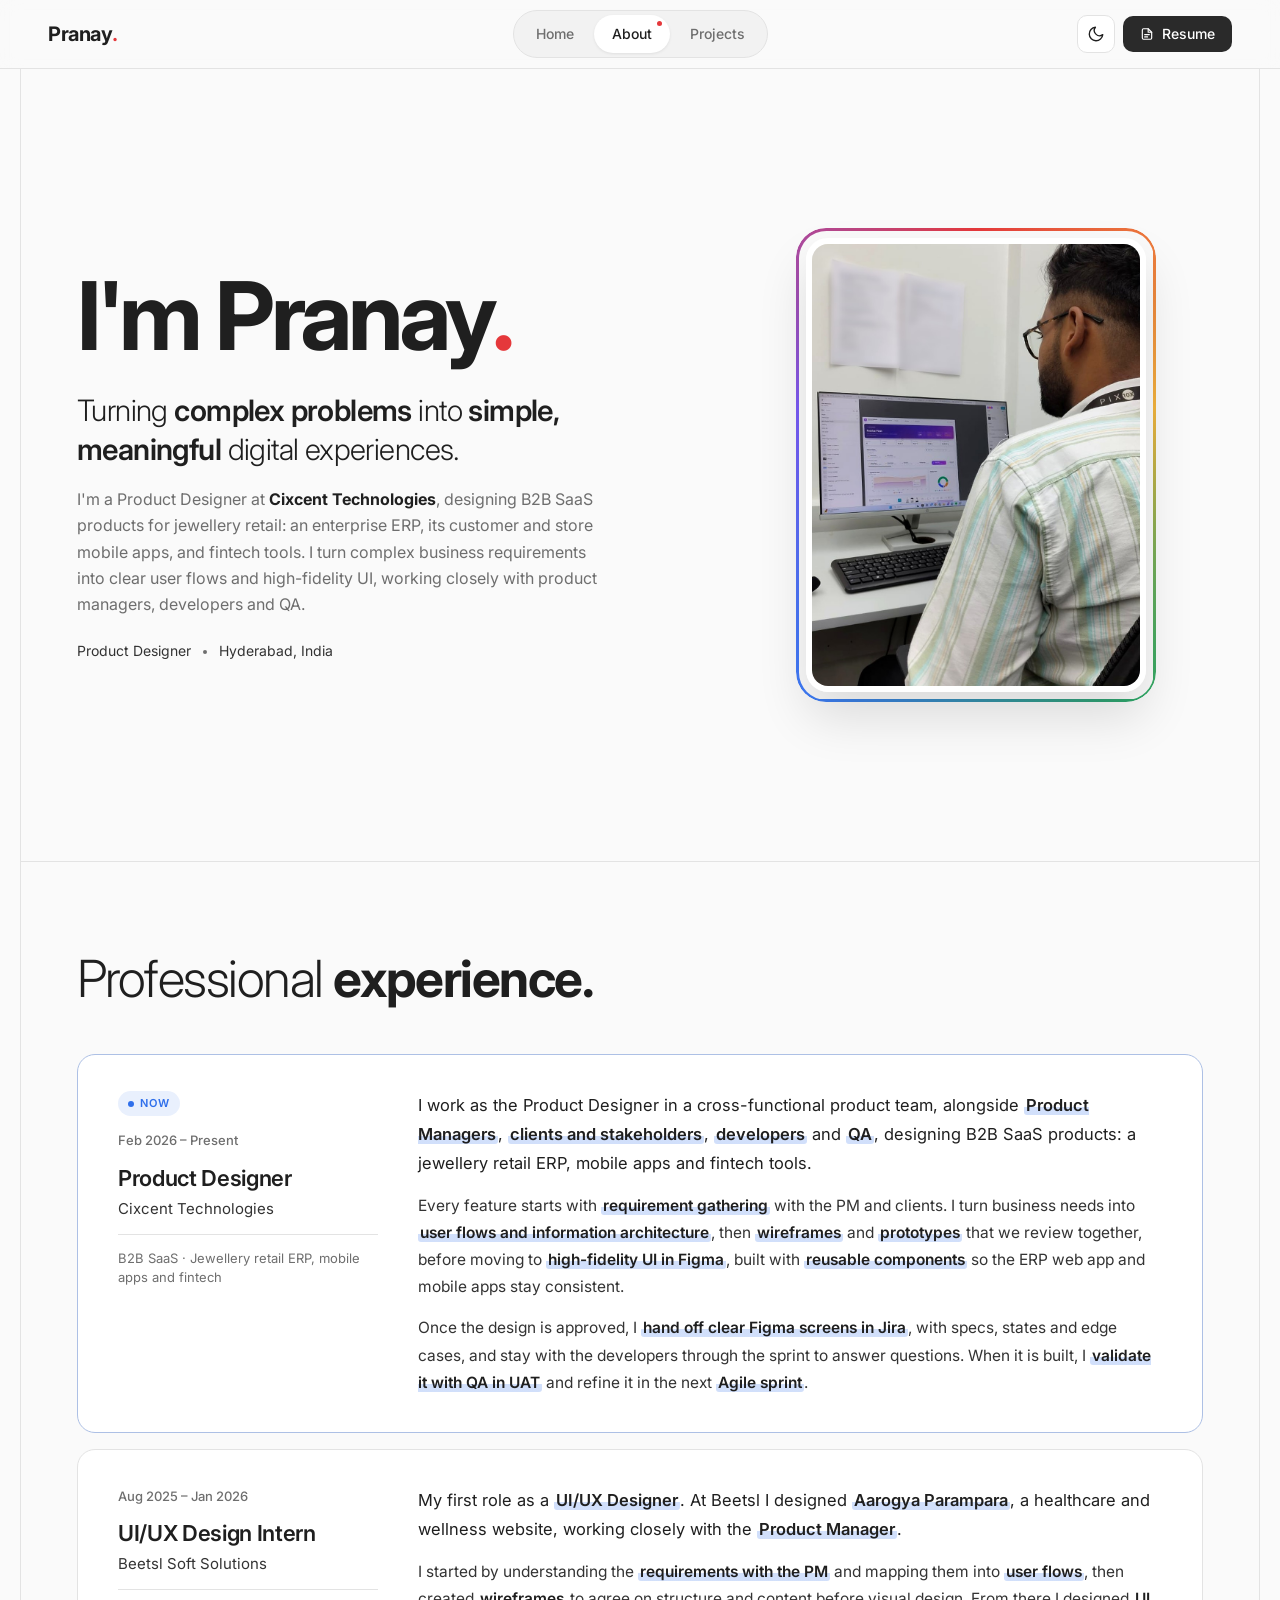
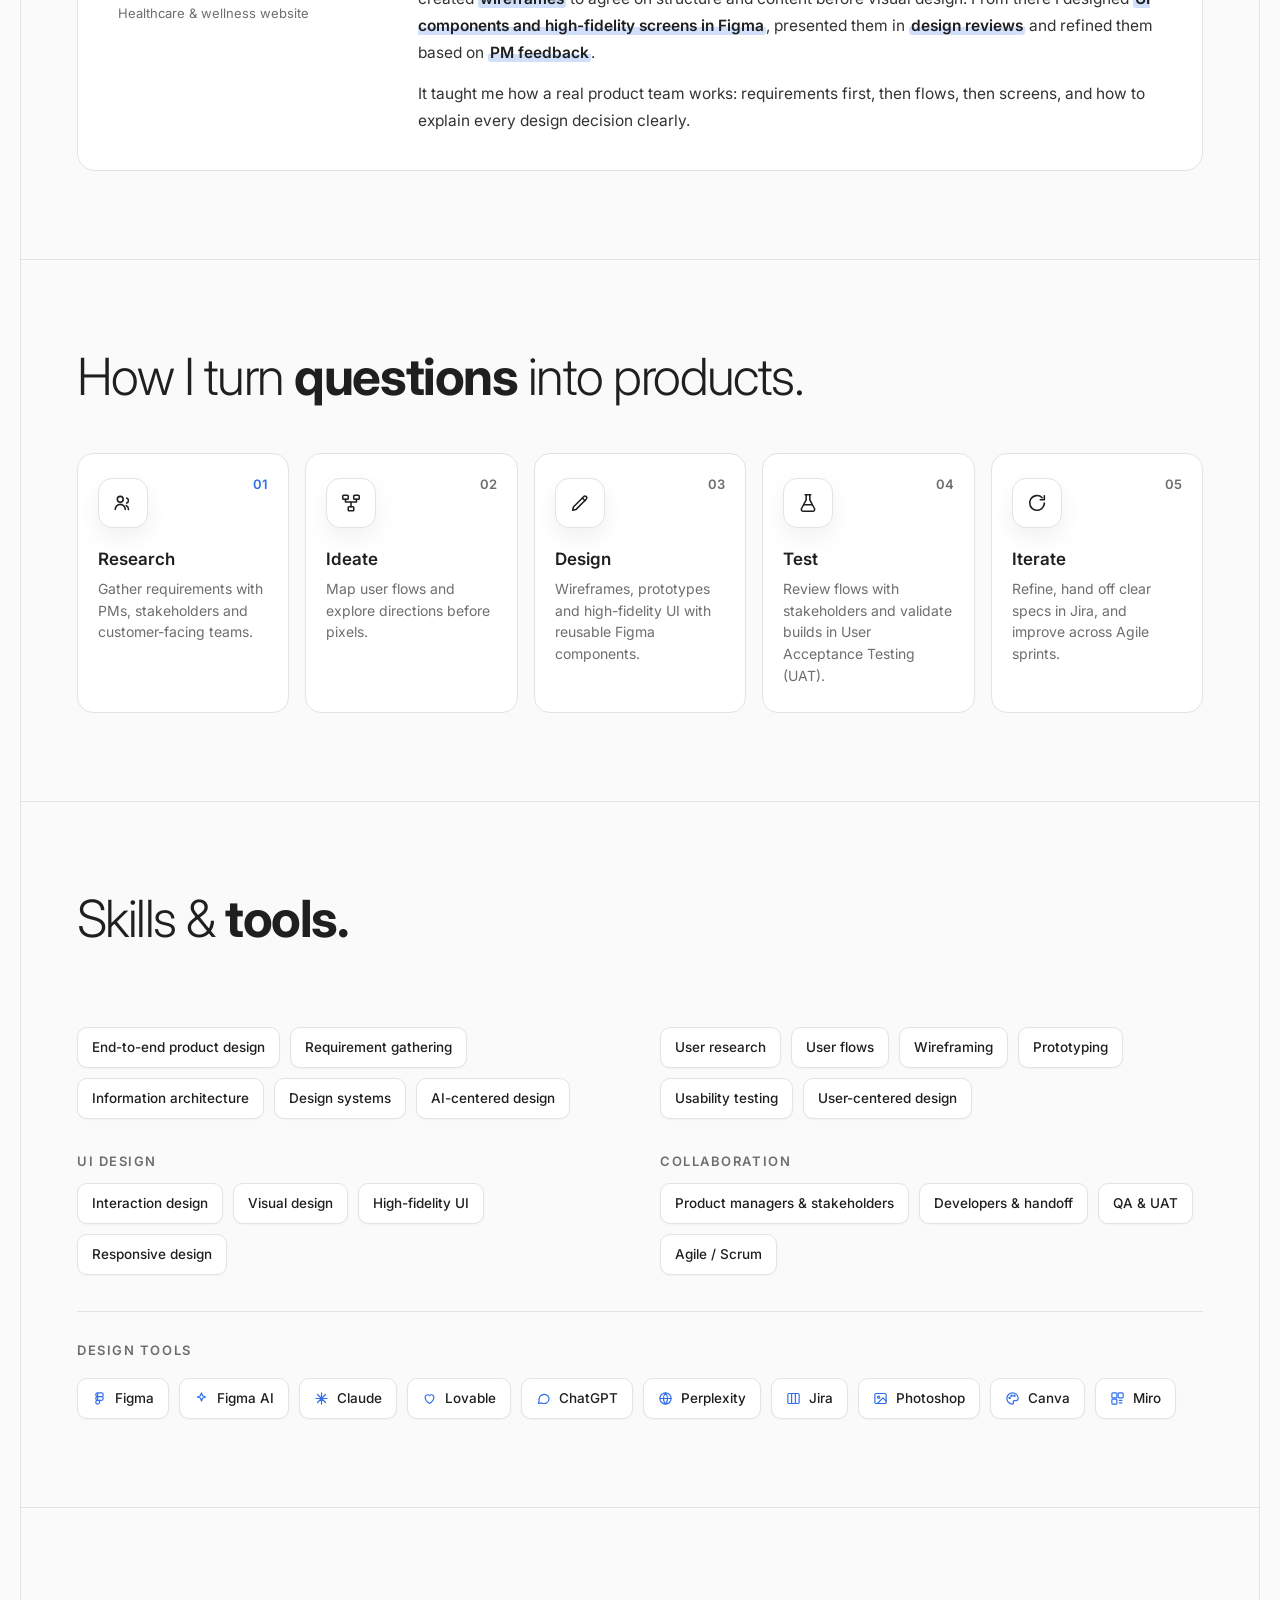
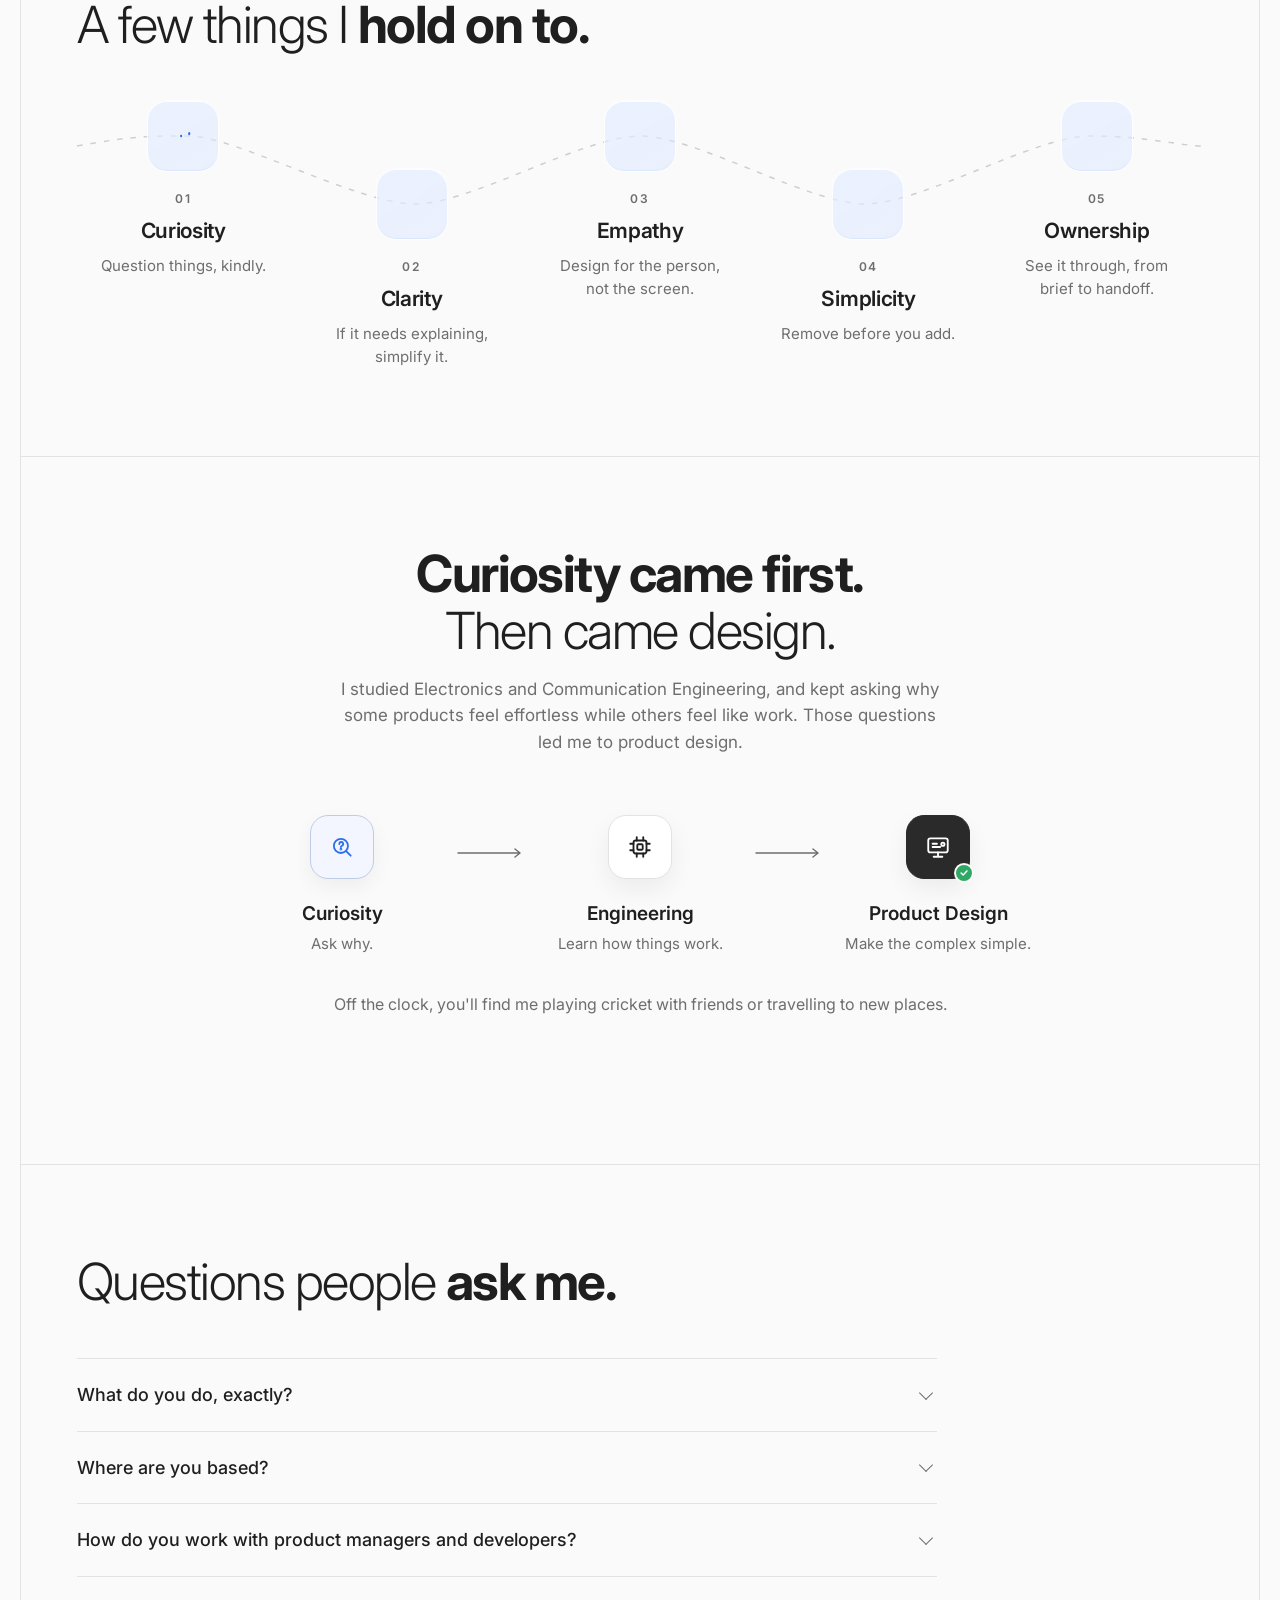
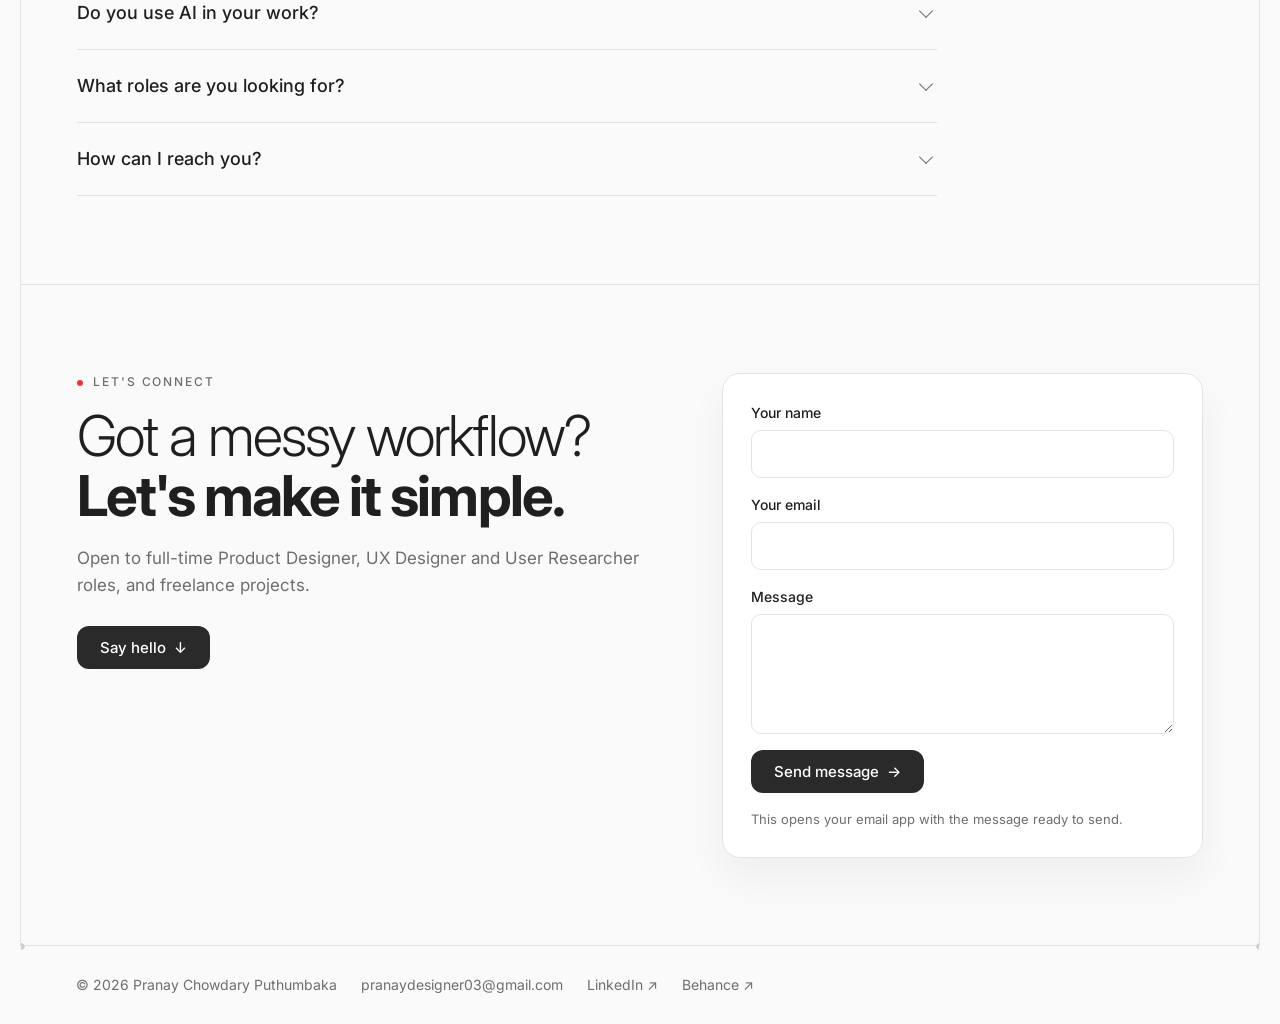
==== commit 9b7fdd0b: "Portfolio review: hiring-manager structure across the site Home - Opens straight to the content (wel" ====
--- a/about.html
+++ b/about.html
@@ -61,7 +61,7 @@
       <div class="a-intro__text">
         <h1 class="about-name" id="about-title">I'm Pranay<span class="dot">.</span></h1>
         <p class="a-intro__headline reveal" style="--d:.2s">Turning <strong>complex problems</strong> into <strong>simple, meaningful</strong> digital experiences.</p>
-        <p class="a-intro__desc reveal" style="--d:.28s">I'm a Product Designer with experience in B2B SaaS products, enterprise workflows and user-focused digital experiences. I enjoy understanding business challenges, identifying user pain points, and turning requirements into intuitive, functional designs through collaboration and thoughtful problem-solving.</p>
+        <p class="a-intro__desc reveal" style="--d:.28s">I'm a Product Designer at <strong>Cixcent Technologies</strong>, designing B2B SaaS products for jewellery retail: an enterprise ERP, its customer and store mobile apps, and fintech tools. I turn complex business requirements into clear user flows and high-fidelity UI, working closely with product managers, developers and QA.</p>
         <ul class="meta a-intro__meta reveal" style="--d:.34s">
           <li>Product Designer</li>
           <li>Hyderabad, India</li>
@@ -70,21 +70,144 @@
 
 <span class="floater" style="top:14%;left:46%" aria-hidden="true"><svg width="18" height="18" viewBox="0 0 18 18"><circle cx="9" cy="9" r="6.5" fill="none" stroke="currentColor" stroke-width="1.6"/></svg></span><span class="floater" style="bottom:16%;left:54%" aria-hidden="true"><svg width="16" height="16" viewBox="0 0 16 16"><path d="M8 2v12M2 8h12" stroke="currentColor" stroke-width="1.8" stroke-linecap="round"/></svg></span><span class="floater" style="top:30%;right:3%" aria-hidden="true"><svg width="18" height="18" viewBox="0 0 24 24"><path d="M12 3l1.8 4.7L18.5 9.5l-4.7 1.8L12 16l-1.8-4.7L5.5 9.5l4.7-1.8z" fill="currentColor"/></svg></span><span class="floater" style="bottom:10%;right:30%" aria-hidden="true"><svg width="16" height="16" viewBox="0 0 16 16"><rect x="2.5" y="2.5" width="11" height="11" rx="3" fill="none" stroke="currentColor" stroke-width="1.6"/></svg></span>
       <figure class="a-intro__photo reveal" style="--d:.4s">
-        <span class="note note--photo">namaste from Hyderabad <span class="note__emoji" aria-hidden="true">🙏</span>
         </span>
         <span class="a-intro__ring" aria-hidden="true"></span>
         <img src="assets/images/pranay-at-work.jpg" width="960" height="1200" alt="Pranay at his desk, designing a dashboard in Figma.">
       </figure>
     </section>
 
+    <!-- ============ 4. EXPERIENCE ============ -->
+    <section class="section" id="experience" aria-labelledby="experience-title">
+      <div class="a-head">
+        <h2 class="section-title a-title" id="experience-title">Professional <strong>experience.</strong></h2>
+      </div>
+      <div class="xp">
+        <article class="xp__card xp__card--now">
+          <div class="xp__meta">
+            <span class="xp__badge">Now</span>
+            <span class="xp__date">Feb 2026 – Present</span>
+            <h3>Product Designer</h3>
+            <p class="xp__org">Cixcent Technologies</p>
+            <p class="xp__where">B2B SaaS · Jewellery retail ERP, mobile apps and fintech</p>
+          </div>
+          <div class="xp__body">
+            <p class="xp__text">I work as the Product Designer in a cross-functional product team, alongside <mark>Product Managers</mark>, <mark>clients and stakeholders</mark>, <mark>developers</mark> and <mark>QA</mark>, designing B2B SaaS products: a jewellery retail ERP, mobile apps and fintech tools.</p>
+            <p class="xp__text">Every feature starts with <mark>requirement gathering</mark> with the PM and clients. I turn business needs into <mark>user flows and information architecture</mark>, then <mark>wireframes</mark> and <mark>prototypes</mark> that we review together, before moving to <mark>high-fidelity UI in Figma</mark>, built with <mark>reusable components</mark> so the ERP web app and mobile apps stay consistent.</p>
+            <p class="xp__text">Once the design is approved, I <mark>hand off clear Figma screens in Jira</mark>, with specs, states and edge cases, and stay with the developers through the sprint to answer questions. When it is built, I <mark>validate it with QA in UAT</mark> and refine it in the next <mark>Agile sprint</mark>.</p>
+          </div>
+        </article>
+        <article class="xp__card">
+          <div class="xp__meta">
+            <span class="xp__date">Aug 2025 – Jan 2026</span>
+            <h3>UI/UX Design Intern</h3>
+            <p class="xp__org">Beetsl Soft Solutions</p>
+            <p class="xp__where">Healthcare &amp; wellness website</p>
+          </div>
+          <div class="xp__body">
+            <p class="xp__text">My first role as a <mark>UI/UX Designer</mark>. At Beetsl I designed <mark>Aarogya Parampara</mark>, a healthcare and wellness website, working closely with the <mark>Product Manager</mark>.</p>
+            <p class="xp__text">I started by understanding the <mark>requirements with the PM</mark> and mapping them into <mark>user flows</mark>, then created <mark>wireframes</mark> to agree on structure and content before visual design. From there I designed <mark>UI components and high-fidelity screens in Figma</mark>, presented them in <mark>design reviews</mark> and refined them based on <mark>PM feedback</mark>.</p>
+            <p class="xp__text">It taught me how a real product team works: requirements first, then flows, then screens, and how to explain every design decision clearly.</p>
+          </div>
+        </article>
+      </div>
+    </section>
+
+    <!-- ============ 3. HOW I DESIGN (process) ============ -->
+    <section class="section" aria-labelledby="process-title">
+      <div class="a-head">
+        <h2 class="section-title a-title" id="process-title">How I turn <strong>questions</strong> into products.</h2>
+      </div>
+      <ol class="steps">
+        <li class="step">
+          <span class="step__num">01</span>
+          <span class="icon-tile icon-tile--sm" aria-hidden="true"><svg width="22" height="22" viewBox="0 0 24 24" fill="none" stroke="currentColor" stroke-width="1.7" stroke-linecap="round" stroke-linejoin="round"><circle cx="9" cy="8" r="3.2"/><path d="M3.5 19a5.5 5.5 0 0 1 11 0"/><path d="M16 6.5a3 3 0 0 1 0 5.6M18 19a5 5 0 0 0-2.5-4.3"/></svg></span>
+          <h3>Research</h3>
+          <p>Gather requirements with PMs, stakeholders and customer-facing teams.</p>
+        </li>
+        <li class="step">
+          <span class="step__num">02</span>
+          <span class="icon-tile icon-tile--sm" aria-hidden="true"><svg width="22" height="22" viewBox="0 0 24 24" fill="none" stroke="currentColor" stroke-width="1.7" stroke-linecap="round" stroke-linejoin="round"><rect x="3" y="3.5" width="6" height="4.5" rx="1"/><rect x="15" y="3.5" width="6" height="4.5" rx="1"/><rect x="9" y="16" width="6" height="4.5" rx="1"/><path d="M6 8v3h12V8M12 11v5"/></svg></span>
+          <h3>Ideate</h3>
+          <p>Map user flows and explore directions before pixels.</p>
+        </li>
+        <li class="step">
+          <span class="step__num">03</span>
+          <span class="icon-tile icon-tile--sm" aria-hidden="true"><svg width="22" height="22" viewBox="0 0 24 24" fill="none" stroke="currentColor" stroke-width="1.7" stroke-linecap="round" stroke-linejoin="round"><path d="m4 20 3.5-.8L19 7.7a2 2 0 0 0-2.8-2.8L4.8 16.4z"/><path d="m14.5 6.5 3 3"/></svg></span>
+          <h3>Design</h3>
+          <p>Wireframes, prototypes and high-fidelity UI with reusable Figma components.</p>
+        </li>
+        <li class="step">
+          <span class="step__num">04</span>
+          <span class="icon-tile icon-tile--sm" aria-hidden="true"><svg width="22" height="22" viewBox="0 0 24 24" fill="none" stroke="currentColor" stroke-width="1.7" stroke-linecap="round" stroke-linejoin="round"><path d="M9 3h6M10 3v5.5L5 18a2 2 0 0 0 1.8 3h10.4A2 2 0 0 0 19 18l-5-9.5V3"/><path d="M7.5 14h9"/></svg></span>
+          <h3>Test</h3>
+          <p>Review flows with stakeholders and validate builds in User Acceptance Testing (UAT).</p>
+        </li>
+        <li class="step">
+          <span class="step__num">05</span>
+          <span class="icon-tile icon-tile--sm" aria-hidden="true"><svg width="22" height="22" viewBox="0 0 24 24" fill="none" stroke="currentColor" stroke-width="1.7" stroke-linecap="round" stroke-linejoin="round"><path d="M20 12a8 8 0 1 1-2.3-5.7"/><path d="M20 4v4.5h-4.5"/></svg></span>
+          <h3>Iterate</h3>
+          <p>Refine, hand off clear specs in Jira, and improve across Agile sprints.</p>
+        </li>
+      </ol>
+    </section>
+
+    <!-- ============ 5. SKILLS & TOOLS ============ -->
+    <section class="section" aria-labelledby="skills-title">
+      <div class="a-head">
+        <h2 class="section-title a-title" id="skills-title">Skills &amp; <strong>tools.</strong></h2>
+      </div>
+      <div class="skill-groups"><div class="skill-group"><h3 class="subhead">Product design</h3><ul class="tag-list"><li class="chip">End-to-end product design</li><li class="chip">Requirement gathering</li><li class="chip">Information architecture</li><li class="chip">Design systems</li><li class="chip">AI-centered design</li></ul></div><div class="skill-group"><h3 class="subhead">UX design</h3><ul class="tag-list"><li class="chip">User research</li><li class="chip">User flows</li><li class="chip">Wireframing</li><li class="chip">Prototyping</li><li class="chip">Usability testing</li><li class="chip">User-centered design</li></ul></div><div class="skill-group"><h3 class="subhead">UI design</h3><ul class="tag-list"><li class="chip">Interaction design</li><li class="chip">Visual design</li><li class="chip">High-fidelity UI</li><li class="chip">Responsive design</li></ul></div><div class="skill-group"><h3 class="subhead">Collaboration</h3><ul class="tag-list"><li class="chip">Product managers &amp; stakeholders</li><li class="chip">Developers &amp; handoff</li><li class="chip">QA &amp; UAT</li><li class="chip">Agile / Scrum</li></ul></div></div>
+      <div class="tools-row"><h3 class="subhead">Design tools</h3><ul class="tag-list"><li class="chip chip--i"><svg width="15" height="15" viewBox="0 0 24 24" fill="none" stroke="currentColor" stroke-width="1.9" stroke-linecap="round" stroke-linejoin="round" aria-hidden="true"><path d="M9 3h6a3 3 0 0 1 0 6H9zM9 9h6a3 3 0 1 1 0 6H9zM9 3a3 3 0 0 0 0 6M9 9a3 3 0 0 0 0 6M9 15a3 3 0 1 0 3 3v-3"/></svg>Figma</li><li class="chip chip--i"><svg width="15" height="15" viewBox="0 0 24 24" fill="none" stroke="currentColor" stroke-width="1.9" stroke-linecap="round" stroke-linejoin="round" aria-hidden="true"><path d="M12 3l1.8 4.7L18.5 9.5l-4.7 1.8L12 16l-1.8-4.7L5.5 9.5l4.7-1.8z"/></svg>Figma AI</li><li class="chip chip--i"><svg width="15" height="15" viewBox="0 0 24 24" fill="none" stroke="currentColor" stroke-width="1.9" stroke-linecap="round" stroke-linejoin="round" aria-hidden="true"><path d="M12 3v18M3 12h18M5.6 5.6l12.8 12.8M18.4 5.6 5.6 18.4"/></svg>Claude</li><li class="chip chip--i"><svg width="15" height="15" viewBox="0 0 24 24" fill="none" stroke="currentColor" stroke-width="1.9" stroke-linecap="round" stroke-linejoin="round" aria-hidden="true"><path d="M12 20s-7-4.4-7-10a4 4 0 0 1 7-2.6A4 4 0 0 1 19 10c0 5.6-7 10-7 10z"/></svg>Lovable</li><li class="chip chip--i"><svg width="15" height="15" viewBox="0 0 24 24" fill="none" stroke="currentColor" stroke-width="1.9" stroke-linecap="round" stroke-linejoin="round" aria-hidden="true"><path d="M21 12a8 8 0 0 1-11.6 7.1L4 20l1-4.6A8 8 0 1 1 21 12z"/></svg>ChatGPT</li><li class="chip chip--i"><svg width="15" height="15" viewBox="0 0 24 24" fill="none" stroke="currentColor" stroke-width="1.9" stroke-linecap="round" stroke-linejoin="round" aria-hidden="true"><circle cx="12" cy="12" r="9"/><path d="M3 12h18M12 3a14 14 0 0 1 0 18M12 3a14 14 0 0 0 0 18"/></svg>Perplexity</li><li class="chip chip--i"><svg width="15" height="15" viewBox="0 0 24 24" fill="none" stroke="currentColor" stroke-width="1.9" stroke-linecap="round" stroke-linejoin="round" aria-hidden="true"><rect x="3" y="4" width="18" height="16" rx="2"/><path d="M9 4v16M15 4v16"/></svg>Jira</li><li class="chip chip--i"><svg width="15" height="15" viewBox="0 0 24 24" fill="none" stroke="currentColor" stroke-width="1.9" stroke-linecap="round" stroke-linejoin="round" aria-hidden="true"><rect x="3" y="4" width="18" height="16" rx="2"/><circle cx="9" cy="10" r="1.8"/><path d="m21 16-5-5-9 9"/></svg>Photoshop</li><li class="chip chip--i"><svg width="15" height="15" viewBox="0 0 24 24" fill="none" stroke="currentColor" stroke-width="1.9" stroke-linecap="round" stroke-linejoin="round" aria-hidden="true"><path d="M12 3a9 9 0 1 0 0 18c1.1 0 1.7-.8 1.7-1.7 0-.9-.7-1.3-.7-2.1 0-.9.8-1.7 1.7-1.7H17a4 4 0 0 0 4-4C21 6.6 17 3 12 3z"/><circle cx="7.5" cy="11" r="1"/><circle cx="10.5" cy="7.5" r="1"/><circle cx="15" cy="7.5" r="1"/></svg>Canva</li><li class="chip chip--i"><svg width="15" height="15" viewBox="0 0 24 24" fill="none" stroke="currentColor" stroke-width="1.9" stroke-linecap="round" stroke-linejoin="round" aria-hidden="true"><rect x="3" y="3" width="8" height="8" rx="1.5"/><rect x="13" y="3" width="8" height="8" rx="1.5"/><rect x="3" y="13" width="8" height="8" rx="1.5"/><path d="M15 15h4M15 19h4"/></svg>Miro</li></ul></div>
+    </section>
+
+    <!-- ============ 5. VALUES ============ -->
+    <section class="section" aria-labelledby="values-title">
+      <div class="a-head">
+        <h2 class="section-title a-title" id="values-title">A few things I <strong>hold on to.</strong></h2>
+      </div>
+      <div class="values" id="values">
+        <!-- dashed base path + accent path that draws in as you scroll -->
+        <svg class="values__path" viewBox="0 0 1000 130" preserveAspectRatio="none" aria-hidden="true">
+          <path class="values__base" d="M0 46 C 50 36, 60 36, 100 36 S 250 104, 300 104 S 450 36, 500 36 S 650 104, 700 104 S 850 36, 900 36 S 980 46, 1000 46"/>
+          <path class="values__progress" pathLength="1" d="M0 46 C 50 36, 60 36, 100 36 S 250 104, 300 104 S 450 36, 500 36 S 650 104, 700 104 S 850 36, 900 36 S 980 46, 1000 46"/>
+        </svg>
+        <ul class="values__list">
+          <li class="value">
+            <span class="icon-tile icon-tile--value" aria-hidden="true"><svg width="30" height="30" viewBox="0 0 24 24" fill="none" stroke="currentColor" stroke-width="1.7" stroke-linecap="round" stroke-linejoin="round"><circle cx="10.5" cy="10.5" r="6.5"/><path d="m20 20-4.6-4.6"/><path d="M8.6 8.8a2 2 0 1 1 2.7 1.9c-.5.2-.8.6-.8 1.1v.4"/><path d="M10.5 14.2v.1"/></svg></span>
+            <span class="value__num">01</span>
+            <h3><span class="hl">Curiosity</span></h3>
+            <p>Question things, kindly.</p>
+          </li>
+          <li class="value">
+            <span class="icon-tile icon-tile--value" aria-hidden="true"><svg width="30" height="30" viewBox="0 0 24 24" fill="none" stroke="currentColor" stroke-width="1.7" stroke-linecap="round" stroke-linejoin="round"><path d="M2.5 12S6 5.5 12 5.5 21.5 12 21.5 12 18 18.5 12 18.5 2.5 12 2.5 12z"/><circle cx="12" cy="12" r="3"/></svg></span>
+            <span class="value__num">02</span>
+            <h3><span class="hl">Clarity</span></h3>
+            <p>If it needs explaining, simplify it.</p>
+          </li>
+          <li class="value">
+            <span class="icon-tile icon-tile--value" aria-hidden="true"><svg width="30" height="30" viewBox="0 0 24 24" fill="none" stroke="currentColor" stroke-width="1.7" stroke-linecap="round" stroke-linejoin="round"><path d="M12 19.5s-7-4.3-7-9.6A3.9 3.9 0 0 1 12 7.6a3.9 3.9 0 0 1 7 2.3c0 5.3-7 9.6-7 9.6z"/><path d="M9.2 11.5h1.6l1-1.8 1.5 3.4 1-1.6h1.5"/></svg></span>
+            <span class="value__num">03</span>
+            <h3><span class="hl">Empathy</span></h3>
+            <p>Design for the person, not the screen.</p>
+          </li>
+          <li class="value">
+            <span class="icon-tile icon-tile--value" aria-hidden="true"><svg width="30" height="30" viewBox="0 0 24 24" fill="none" stroke="currentColor" stroke-width="1.7" stroke-linecap="round" stroke-linejoin="round"><path d="M4 6h16"/><path d="M7 11h10"/><path d="M10 16h4"/><path d="M12 20v.1"/></svg></span>
+            <span class="value__num">04</span>
+            <h3><span class="hl">Simplicity</span></h3>
+            <p>Remove before you add.</p>
+          </li>
+          <li class="value">
+            <span class="icon-tile icon-tile--value" aria-hidden="true"><svg width="30" height="30" viewBox="0 0 24 24" fill="none" stroke="currentColor" stroke-width="1.7" stroke-linecap="round" stroke-linejoin="round"><path d="M5 21V4"/><path d="M5 4h11l-2 3.5 2 3.5H5"/></svg></span>
+            <span class="value__num">05</span>
+            <h3><span class="hl">Ownership</span></h3>
+            <p>See it through, from brief to handoff.</p>
+          </li>
+        </ul>
+      </div>
+    </section>
+
     <!-- ============ 2. ORIGIN STORY ============ -->
     <section class="section a-center" aria-labelledby="origin-title">
-      <svg class="thread thread--origin" viewBox="0 0 1000 510" preserveAspectRatio="none" aria-hidden="true">
-        <defs><mask id="threadMask"><path class="mask-stroke" pathLength="1" d="M878 2 C 880 160, 905 330, 860 440 C 820 520, 420 470, 262 506" fill="none"/></mask></defs>
-        <path mask="url(#threadMask)" d="M878 2 C 880 160, 905 330, 860 440 C 820 520, 420 470, 262 506"/>
-        <circle class="thread__dot" cx="878" cy="4" r="4"/>
-      </svg>
-      <span class="floater" style="top:18%;left:8%" aria-hidden="true"><svg width="18" height="18" viewBox="0 0 18 18"><path d="M9 3 15.5 14h-13z" fill="none" stroke="currentColor" stroke-width="1.6" stroke-linejoin="round"/></svg></span><span class="floater" style="top:60%;left:14%" aria-hidden="true"><svg width="18" height="18" viewBox="0 0 18 18"><circle cx="9" cy="9" r="6.5" fill="none" stroke="currentColor" stroke-width="1.6"/></svg></span><span class="floater" style="top:24%;right:9%" aria-hidden="true"><svg width="16" height="16" viewBox="0 0 16 16"><path d="M8 2v12M2 8h12" stroke="currentColor" stroke-width="1.8" stroke-linecap="round"/></svg></span><span class="floater" style="bottom:12%;right:16%" aria-hidden="true"><svg width="18" height="18" viewBox="0 0 24 24"><path d="M12 3l1.8 4.7L18.5 9.5l-4.7 1.8L12 16l-1.8-4.7L5.5 9.5l4.7-1.8z" fill="currentColor"/></svg></span>
       <h2 class="section-title a-title" id="origin-title"><strong>Curiosity came first.</strong><br>Then came design.</h2>
       <p class="a-lead">I studied Electronics and Communication Engineering, and kept asking why some products feel effortless while others feel like work. Those questions led me to product design.</p>
 
@@ -114,216 +237,7 @@
           <p>Make the complex simple.</p>
         </li>
       </ol>
-      <p class="note note--center">one question led to another.</p>
-    </section>
-
-    <!-- ============ 3. HOW I DESIGN (process) ============ -->
-    <section class="section" aria-labelledby="process-title">
-      <div class="a-head">
-        <h2 class="section-title a-title" id="process-title">How I turn <strong>questions</strong> into products.</h2>
-        <p class="note note--side">rinse, repeat.</p>
-      </div>
-      <ol class="steps">
-        <li class="step">
-          <span class="step__num">01</span>
-          <span class="icon-tile icon-tile--sm" aria-hidden="true"><svg width="22" height="22" viewBox="0 0 24 24" fill="none" stroke="currentColor" stroke-width="1.7" stroke-linecap="round" stroke-linejoin="round"><circle cx="9" cy="8" r="3.2"/><path d="M3.5 19a5.5 5.5 0 0 1 11 0"/><path d="M16 6.5a3 3 0 0 1 0 5.6M18 19a5 5 0 0 0-2.5-4.3"/></svg></span>
-          <h3>Research</h3>
-          <p>Gather requirements with PMs, stakeholders and customer-facing teams.</p>
-        </li>
-        <li class="step">
-          <span class="step__num">02</span>
-          <span class="icon-tile icon-tile--sm" aria-hidden="true"><svg width="22" height="22" viewBox="0 0 24 24" fill="none" stroke="currentColor" stroke-width="1.7" stroke-linecap="round" stroke-linejoin="round"><rect x="3" y="3.5" width="6" height="4.5" rx="1"/><rect x="15" y="3.5" width="6" height="4.5" rx="1"/><rect x="9" y="16" width="6" height="4.5" rx="1"/><path d="M6 8v3h12V8M12 11v5"/></svg></span>
-          <h3>Ideate</h3>
-          <p>Map user flows and explore directions before pixels.</p>
-        </li>
-        <li class="step">
-          <span class="step__num">03</span>
-          <span class="icon-tile icon-tile--sm" aria-hidden="true"><svg width="22" height="22" viewBox="0 0 24 24" fill="none" stroke="currentColor" stroke-width="1.7" stroke-linecap="round" stroke-linejoin="round"><path d="m4 20 3.5-.8L19 7.7a2 2 0 0 0-2.8-2.8L4.8 16.4z"/><path d="m14.5 6.5 3 3"/></svg></span>
-          <h3>Design</h3>
-          <p>Wireframes, prototypes and high-fidelity UI with reusable Figma components.</p>
-        </li>
-        <li class="step">
-          <span class="step__num">04</span>
-          <span class="icon-tile icon-tile--sm" aria-hidden="true"><svg width="22" height="22" viewBox="0 0 24 24" fill="none" stroke="currentColor" stroke-width="1.7" stroke-linecap="round" stroke-linejoin="round"><path d="M9 3h6M10 3v5.5L5 18a2 2 0 0 0 1.8 3h10.4A2 2 0 0 0 19 18l-5-9.5V3"/><path d="M7.5 14h9"/></svg></span>
-          <h3>Test</h3>
-          <p>Review flows with stakeholders and validate builds in User Acceptance Testing (UAT).</p>
-        </li>
-        <li class="step">
-          <span class="step__num">05</span>
-          <span class="icon-tile icon-tile--sm" aria-hidden="true"><svg width="22" height="22" viewBox="0 0 24 24" fill="none" stroke="currentColor" stroke-width="1.7" stroke-linecap="round" stroke-linejoin="round"><path d="M20 12a8 8 0 1 1-2.3-5.7"/><path d="M20 4v4.5h-4.5"/></svg></span>
-          <h3>Iterate</h3>
-          <p>Refine, hand off clear specs in Jira, and improve across Agile sprints.</p>
-        </li>
-      </ol>
-    </section>
-
-    <!-- ============ 4. EXPERIENCE ============ -->
-    <section class="section" aria-labelledby="experience-title">
-      <div class="a-head">
-        <h2 class="section-title a-title" id="experience-title">Where I've been <strong>building.</strong></h2>
-      </div>
-      <div class="xp">
-        <article class="xp__card xp__card--now">
-          <div class="xp__meta">
-            <span class="xp__badge">Now</span>
-            <span class="xp__date">Feb 2026 – Present</span>
-            <h3>Product Designer</h3>
-            <p class="xp__org">Cixcent Technologies</p>
-            <p class="xp__where">B2B SaaS · Jewellery retail ERP, mobile apps and fintech</p>
-          </div>
-          <div class="xp__body">
-            <p class="xp__text">I work as the Product Designer in a cross-functional product team, alongside <mark>Product Managers</mark>, <mark>clients and stakeholders</mark>, <mark>developers</mark> and <mark>QA</mark>, designing B2B SaaS products: a jewellery retail ERP, mobile apps and fintech tools.</p>
-            <p class="xp__text">Every feature starts with <mark>requirement gathering</mark> with the PM and clients. I turn business needs into <mark>user flows and information architecture</mark>, then <mark>wireframes</mark> and <mark>prototypes</mark> that we review together, before moving to <mark>high-fidelity UI in Figma</mark>, built with <mark>reusable components</mark> so the ERP web app and mobile apps stay consistent.</p>
-            <p class="xp__text">Once the design is approved, I <mark>hand off clear Figma screens in Jira</mark>, with specs, states and edge cases, and stay with the developers through the sprint to answer questions. When it is built, I <mark>validate it with QA in UAT</mark> and refine it in the next <mark>Agile sprint</mark>.</p>
-          </div>
-        </article>
-        <article class="xp__card">
-          <div class="xp__meta">
-            <span class="xp__date">Aug 2025 – Jan 2026</span>
-            <h3>UI/UX Design Intern</h3>
-            <p class="xp__org">Beetsl Soft Solutions</p>
-            <p class="xp__where">Healthcare &amp; wellness website</p>
-          </div>
-          <div class="xp__body">
-            <p class="xp__text">My first role as a <mark>UI/UX Designer</mark>. At Beetsl I designed <mark>Aarogya Parampara</mark>, a healthcare and wellness website, working closely with the <mark>Product Manager</mark>.</p>
-            <p class="xp__text">I started by understanding the <mark>requirements with the PM</mark> and mapping them into <mark>user flows</mark>, then created <mark>wireframes</mark> to agree on structure and content before visual design. From there I designed <mark>UI components and high-fidelity screens in Figma</mark>, presented them in <mark>design reviews</mark> and refined them based on <mark>PM feedback</mark>.</p>
-            <p class="xp__text">It taught me how a real product team works: requirements first, then flows, then screens, and how to explain every design decision clearly.</p>
-          </div>
-        </article>
-      </div>
-    </section>
-
-    <!-- ============ 5. VALUES ============ -->
-    <section class="section" aria-labelledby="values-title">
-      <div class="a-head">
-        <h2 class="section-title a-title" id="values-title">A few things I <strong>hold on to.</strong></h2>
-        <p class="note note--side">the non-negotiables.</p>
-      </div>
-      <div class="values" id="values">
-        <!-- dashed base path + accent path that draws in as you scroll -->
-        <svg class="values__path" viewBox="0 0 1000 130" preserveAspectRatio="none" aria-hidden="true">
-          <path class="values__base" d="M0 46 C 50 36, 60 36, 100 36 S 250 104, 300 104 S 450 36, 500 36 S 650 104, 700 104 S 850 36, 900 36 S 980 46, 1000 46"/>
-          <path class="values__progress" pathLength="1" d="M0 46 C 50 36, 60 36, 100 36 S 250 104, 300 104 S 450 36, 500 36 S 650 104, 700 104 S 850 36, 900 36 S 980 46, 1000 46"/>
-        </svg>
-        <ul class="values__list">
-          <li class="value">
-            <span class="icon-tile icon-tile--value" aria-hidden="true"><svg width="30" height="30" viewBox="0 0 24 24" fill="none" stroke="currentColor" stroke-width="1.7" stroke-linecap="round" stroke-linejoin="round"><circle cx="10.5" cy="10.5" r="6.5"/><path d="m20 20-4.6-4.6"/><path d="M8.6 8.8a2 2 0 1 1 2.7 1.9c-.5.2-.8.6-.8 1.1v.4"/><path d="M10.5 14.2v.1"/></svg></span>
-            <span class="value__num">01</span>
-            <h3><span class="hl">Curiosity</span></h3>
-            <p>Question things, kindly.</p>
-          </li>
-          <li class="value">
-            <span class="icon-tile icon-tile--value" aria-hidden="true"><svg width="30" height="30" viewBox="0 0 24 24" fill="none" stroke="currentColor" stroke-width="1.7" stroke-linecap="round" stroke-linejoin="round"><path d="M2.5 12S6 5.5 12 5.5 21.5 12 21.5 12 18 18.5 12 18.5 2.5 12 2.5 12z"/><circle cx="12" cy="12" r="3"/></svg></span>
-            <span class="value__num">02</span>
-            <h3><span class="hl">Clarity</span></h3>
-            <p>If it needs explaining, simplify it.</p>
-          </li>
-          <li class="value">
-            <span class="icon-tile icon-tile--value" aria-hidden="true"><svg width="30" height="30" viewBox="0 0 24 24" fill="none" stroke="currentColor" stroke-width="1.7" stroke-linecap="round" stroke-linejoin="round"><path d="M12 19.5s-7-4.3-7-9.6A3.9 3.9 0 0 1 12 7.6a3.9 3.9 0 0 1 7 2.3c0 5.3-7 9.6-7 9.6z"/><path d="M9.2 11.5h1.6l1-1.8 1.5 3.4 1-1.6h1.5"/></svg></span>
-            <span class="value__num">03</span>
-            <h3><span class="hl">Empathy</span></h3>
-            <p>Design for the person, not the screen.</p>
-          </li>
-          <li class="value">
-            <span class="icon-tile icon-tile--value" aria-hidden="true"><svg width="30" height="30" viewBox="0 0 24 24" fill="none" stroke="currentColor" stroke-width="1.7" stroke-linecap="round" stroke-linejoin="round"><path d="M4 6h16"/><path d="M7 11h10"/><path d="M10 16h4"/><path d="M12 20v.1"/></svg></span>
-            <span class="value__num">04</span>
-            <h3><span class="hl">Simplicity</span></h3>
-            <p>Remove before you add.</p>
-          </li>
-          <li class="value">
-            <span class="icon-tile icon-tile--value" aria-hidden="true"><svg width="30" height="30" viewBox="0 0 24 24" fill="none" stroke="currentColor" stroke-width="1.7" stroke-linecap="round" stroke-linejoin="round"><path d="M5 21V4"/><path d="M5 4h11l-2 3.5 2 3.5H5"/></svg></span>
-            <span class="value__num">05</span>
-            <h3><span class="hl">Ownership</span></h3>
-            <p>See it through, from brief to handoff.</p>
-          </li>
-        </ul>
-      </div>
-    </section>
-
-    <!-- ============ 6. TOOLKIT ============ -->
-    <section class="section" aria-labelledby="skills-title">
-      <div class="a-head">
-        <h2 class="section-title a-title" id="skills-title">My <strong>toolkit.</strong></h2>
-      </div>
-      <div class="split">
-        <div>
-          <h3 class="subhead">Skills</h3>
-          <ul class="tag-list"><li class="chip chip--i"><svg width="15" height="15" viewBox="0 0 24 24" fill="none" stroke="currentColor" stroke-width="1.9" stroke-linecap="round" stroke-linejoin="round" aria-hidden="true"><rect x="3" y="4" width="18" height="13" rx="2"/><path d="M8 21h8M12 17v4"/></svg>Product Design</li><li class="chip chip--i"><svg width="15" height="15" viewBox="0 0 24 24" fill="none" stroke="currentColor" stroke-width="1.9" stroke-linecap="round" stroke-linejoin="round" aria-hidden="true"><circle cx="11" cy="11" r="6"/><path d="m20 20-4-4"/></svg>User Research</li><li class="chip chip--i"><svg width="15" height="15" viewBox="0 0 24 24" fill="none" stroke="currentColor" stroke-width="1.9" stroke-linecap="round" stroke-linejoin="round" aria-hidden="true"><path d="M5 3l5 15 2.5-6 6-2.5z"/></svg>Interaction Design</li><li class="chip chip--i"><svg width="15" height="15" viewBox="0 0 24 24" fill="none" stroke="currentColor" stroke-width="1.9" stroke-linecap="round" stroke-linejoin="round" aria-hidden="true"><rect x="3" y="3" width="6" height="5" rx="1"/><rect x="15" y="16" width="6" height="5" rx="1"/><path d="M6 8v5a3 3 0 0 0 3 3h6"/></svg>User Flows</li><li class="chip chip--i"><svg width="15" height="15" viewBox="0 0 24 24" fill="none" stroke="currentColor" stroke-width="1.9" stroke-linecap="round" stroke-linejoin="round" aria-hidden="true"><rect x="3" y="3" width="18" height="18" rx="2"/><path d="M3 9h18M9 9v12"/></svg>Wireframing</li><li class="chip chip--i"><svg width="15" height="15" viewBox="0 0 24 24" fill="none" stroke="currentColor" stroke-width="1.9" stroke-linecap="round" stroke-linejoin="round" aria-hidden="true"><path d="M5 12h14M13 6l6 6-6 6"/></svg>Prototyping</li><li class="chip chip--i"><svg width="15" height="15" viewBox="0 0 24 24" fill="none" stroke="currentColor" stroke-width="1.9" stroke-linecap="round" stroke-linejoin="round" aria-hidden="true"><circle cx="12" cy="12" r="9"/><circle cx="8.5" cy="10" r="1"/><circle cx="12" cy="7.5" r="1"/><circle cx="15.5" cy="10" r="1"/><path d="M12 21a3 3 0 0 1 0-6h1"/></svg>Visual Design</li><li class="chip chip--i"><svg width="15" height="15" viewBox="0 0 24 24" fill="none" stroke="currentColor" stroke-width="1.9" stroke-linecap="round" stroke-linejoin="round" aria-hidden="true"><path d="M12 3l1.8 4.7L18.5 9.5l-4.7 1.8L12 16l-1.8-4.7L5.5 9.5l4.7-1.8z"/><path d="M19 15l.8 2 2 .8-2 .8-.8 2-.8-2-2-.8 2-.8z"/></svg>AI-Centered Design</li><li class="chip chip--i"><svg width="15" height="15" viewBox="0 0 24 24" fill="none" stroke="currentColor" stroke-width="1.9" stroke-linecap="round" stroke-linejoin="round" aria-hidden="true"><circle cx="12" cy="8" r="3.5"/><path d="M5 20a7 7 0 0 1 14 0"/></svg>User-Centered Design</li><li class="chip chip--i"><svg width="15" height="15" viewBox="0 0 24 24" fill="none" stroke="currentColor" stroke-width="1.9" stroke-linecap="round" stroke-linejoin="round" aria-hidden="true"><path d="m8 8-4 4 4 4M16 8l4 4-4 4M14 5l-4 14"/></svg>Developer Handoff</li></ul>
-        </div>
-        <div>
-          <h3 class="subhead">Tools</h3>
-          <ul class="tag-list"><li class="chip chip--i"><svg width="15" height="15" viewBox="0 0 24 24" fill="none" stroke="currentColor" stroke-width="1.9" stroke-linecap="round" stroke-linejoin="round" aria-hidden="true"><path d="M9 3h6a3 3 0 0 1 0 6H9zM9 9h6a3 3 0 1 1 0 6H9zM9 3a3 3 0 0 0 0 6M9 9a3 3 0 0 0 0 6M9 15a3 3 0 1 0 3 3v-3"/></svg>Figma</li><li class="chip chip--i"><svg width="15" height="15" viewBox="0 0 24 24" fill="none" stroke="currentColor" stroke-width="1.9" stroke-linecap="round" stroke-linejoin="round" aria-hidden="true"><path d="M12 3l1.8 4.7L18.5 9.5l-4.7 1.8L12 16l-1.8-4.7L5.5 9.5l4.7-1.8z"/></svg>Figma AI</li><li class="chip chip--i"><svg width="15" height="15" viewBox="0 0 24 24" fill="none" stroke="currentColor" stroke-width="1.9" stroke-linecap="round" stroke-linejoin="round" aria-hidden="true"><path d="M12 3v18M3 12h18M5.6 5.6l12.8 12.8M18.4 5.6 5.6 18.4"/></svg>Claude</li><li class="chip chip--i"><svg width="15" height="15" viewBox="0 0 24 24" fill="none" stroke="currentColor" stroke-width="1.9" stroke-linecap="round" stroke-linejoin="round" aria-hidden="true"><path d="M12 20s-7-4.4-7-10a4 4 0 0 1 7-2.6A4 4 0 0 1 19 10c0 5.6-7 10-7 10z"/></svg>Lovable</li><li class="chip chip--i"><svg width="15" height="15" viewBox="0 0 24 24" fill="none" stroke="currentColor" stroke-width="1.9" stroke-linecap="round" stroke-linejoin="round" aria-hidden="true"><path d="M21 12a8 8 0 0 1-11.6 7.1L4 20l1-4.6A8 8 0 1 1 21 12z"/></svg>ChatGPT</li><li class="chip chip--i"><svg width="15" height="15" viewBox="0 0 24 24" fill="none" stroke="currentColor" stroke-width="1.9" stroke-linecap="round" stroke-linejoin="round" aria-hidden="true"><circle cx="12" cy="12" r="9"/><path d="M3 12h18M12 3a14 14 0 0 1 0 18M12 3a14 14 0 0 0 0 18"/></svg>Perplexity</li><li class="chip chip--i"><svg width="15" height="15" viewBox="0 0 24 24" fill="none" stroke="currentColor" stroke-width="1.9" stroke-linecap="round" stroke-linejoin="round" aria-hidden="true"><rect x="3" y="4" width="18" height="16" rx="2"/><path d="M9 4v16M15 4v16"/></svg>Jira</li><li class="chip chip--i"><svg width="15" height="15" viewBox="0 0 24 24" fill="none" stroke="currentColor" stroke-width="1.9" stroke-linecap="round" stroke-linejoin="round" aria-hidden="true"><rect x="3" y="4" width="18" height="16" rx="2"/><circle cx="9" cy="10" r="1.8"/><path d="m21 16-5-5-9 9"/></svg>Photoshop</li><li class="chip chip--i"><svg width="15" height="15" viewBox="0 0 24 24" fill="none" stroke="currentColor" stroke-width="1.9" stroke-linecap="round" stroke-linejoin="round" aria-hidden="true"><path d="M12 3a9 9 0 1 0 0 18c1.1 0 1.7-.8 1.7-1.7 0-.9-.7-1.3-.7-2.1 0-.9.8-1.7 1.7-1.7H17a4 4 0 0 0 4-4C21 6.6 17 3 12 3z"/><circle cx="7.5" cy="11" r="1"/><circle cx="10.5" cy="7.5" r="1"/><circle cx="15" cy="7.5" r="1"/></svg>Canva</li><li class="chip chip--i"><svg width="15" height="15" viewBox="0 0 24 24" fill="none" stroke="currentColor" stroke-width="1.9" stroke-linecap="round" stroke-linejoin="round" aria-hidden="true"><rect x="3" y="3" width="8" height="8" rx="1.5"/><rect x="13" y="3" width="8" height="8" rx="1.5"/><rect x="3" y="13" width="8" height="8" rx="1.5"/><path d="M15 15h4M15 19h4"/></svg>Miro</li></ul>
-        </div>
-      </div>
-    </section>
-
-    <!-- ============ 7. OFF THE CLOCK (hobbies: images + text to come from Pranay) ============ -->
-    <section class="section a-center" aria-labelledby="hobbies-title">
-      <h2 class="section-title a-title" id="hobbies-title"><strong>Off the clock.</strong></h2>
-      <p class="note note--center">when the laptop finally closes.</p>
-      <div class="hobbies">
-        <article class="hobby">
-          <div class="hobby__img hobby__art"><span class="glass-badge" aria-hidden="true"><svg width="18" height="18" viewBox="0 0 24 24" fill="none" stroke="currentColor" stroke-width="1.8" stroke-linecap="round"><circle cx="12" cy="12" r="8.5"/><path d="M8 4.5c2.5 4.5 2.5 10.5 0 15M16 4.5c-2.5 4.5-2.5 10.5 0 15" stroke-dasharray="2 2.4"/></svg></span><svg viewBox="0 0 240 240" aria-hidden="true">
-  <ellipse cx="120" cy="208" rx="86" ry="10" fill="#000" opacity=".06"/>
-  <!-- stumps -->
-  <g stroke="#C9A06A" stroke-width="7" stroke-linecap="round"><path d="M150 96v104M168 96v104M186 96v104"/></g>
-  <g stroke="#B88A55" stroke-width="5" stroke-linecap="round"><path d="M148 94h20M168 94h20"/></g>
-  <!-- bat -->
-  <g transform="rotate(-24 92 120)">
-    <rect x="80" y="44" width="16" height="44" rx="6" fill="#2B2B2B"/>
-    <path d="M86 48h4M86 56h4M86 64h4M86 72h4M86 80h4" stroke="#555" stroke-width="2"/>
-    <path d="M72 88h32l-2 108a12 12 0 0 1-12 11h-4a12 12 0 0 1-12-11z" fill="#EAD2A6" stroke="#C9A06A" stroke-width="2"/>
-    <path d="M88 96v100" stroke="#D9BD8A" stroke-width="3" stroke-linecap="round"/>
-  </g>
-  <!-- ball -->
-  <g class="ball"><circle cx="46" cy="132" r="15" fill="#E5383B"/><path d="M35 122c6 6 6 14 0 21M57 122c-6 6-6 14 0 21" fill="none" stroke="#fff" stroke-width="1.6" stroke-dasharray="2 2.5"/></g>
-</svg></div>
-          <p class="note note--small">weekend plans, sorted.</p>
-          <h3>Playing cricket</h3>
-          <p>Bat, ball and friends on the weekend.</p>
-        </article>
-        <article class="hobby">
-          <div class="hobby__img hobby__art"><span class="glass-badge" aria-hidden="true"><svg width="18" height="18" viewBox="0 0 24 24" fill="none" stroke="currentColor" stroke-width="1.8" stroke-linecap="round" stroke-linejoin="round"><path d="M21 3 3 10.5l7 2.5 2.5 7z"/><path d="m10 13 4.5-4.5"/></svg></span><svg viewBox="0 0 240 240" aria-hidden="true">
-  <ellipse cx="120" cy="208" rx="86" ry="10" fill="#000" opacity=".06"/>
-  <!-- map -->
-  <path d="M40 120l44-14 46 14 46-14v84l-46 14-46-14-44 14z" fill="#fff" stroke="#BFD0F2" stroke-width="2" stroke-linejoin="round"/>
-  <path d="M84 106v84M130 120v84" stroke="#DCE6FA" stroke-width="2"/>
-  <path d="M58 176c18-6 22-26 44-30s30 14 52 6 22-20 22-20" fill="none" stroke="#2F6FEB" stroke-width="2.4" stroke-dasharray="3 5" stroke-linecap="round"/>
-  <!-- pin -->
-  <path d="M154 104c0-12 9-20 19-20s19 8 19 20c0 15-19 32-19 32s-19-17-19-32z" fill="#E5383B"/>
-  <circle cx="173" cy="104" r="6" fill="#fff"/>
-  <!-- backpack -->
-  <rect x="44" y="132" width="40" height="50" rx="12" fill="#F2B33D"/>
-  <rect x="52" y="152" width="24" height="18" rx="5" fill="#E09E22"/>
-  <path d="M54 132v-6a10 10 0 0 1 20 0v6" fill="none" stroke="#C8891A" stroke-width="3"/>
-  <!-- plane -->
-  <g class="plane"><path d="M86 52l56 18-56 18 10-18z" fill="#2F6FEB"/><path d="M96 70h46" stroke="#fff" stroke-width="1.5"/><path d="M40 92c14-4 26-10 40-18" fill="none" stroke="#2F6FEB" stroke-width="1.6" stroke-dasharray="2 5" stroke-linecap="round"/></g>
-  <!-- sun -->
-  <circle cx="196" cy="56" r="12" fill="#FFD36B"/>
-</svg></div>
-          <p class="note note--small">always one more trip.</p>
-          <h3>Travelling to new places</h3>
-          <p>New places, new people, new perspectives.</p>
-        </article>
-      </div>
-    </section>
-
-    <!-- ============ 8. PLACES (travel photos to come from Pranay) ============ -->
-    <section class="section places-sec" aria-labelledby="places-title">
-      <div class="doodles" aria-hidden="true"><span class="doodle doodle--plane"><svg width="56" height="40" viewBox="0 0 56 40" fill="none" stroke="currentColor" stroke-width="1.6" stroke-linecap="round" stroke-linejoin="round"><path d="M2 34c10-2 16-8 22-14" stroke-dasharray="2 5"/><path d="M28 18 54 4 44 30l-8-8-8-4z"/><path d="M36 22 54 4"/></svg></span><span class="doodle doodle--pin"><svg width="30" height="30" viewBox="0 0 24 24" fill="none" stroke="currentColor" stroke-width="1.6" stroke-linecap="round" stroke-linejoin="round"><path d="M12 21s-7-6.1-7-11.5a7 7 0 0 1 14 0C19 14.9 12 21 12 21z"/><circle cx="12" cy="9.5" r="2.5"/></svg></span><span class="doodle doodle--compass"><svg width="32" height="32" viewBox="0 0 24 24" fill="none" stroke="currentColor" stroke-width="1.5" stroke-linecap="round" stroke-linejoin="round"><circle cx="12" cy="12" r="9"/><path d="m15.5 8.5-2 5-5 2 2-5z"/></svg></span><span class="doodle doodle--sun"><svg width="34" height="34" viewBox="0 0 24 24" fill="none" stroke="currentColor" stroke-width="1.6" stroke-linecap="round"><circle cx="12" cy="12" r="4"/><path d="M12 2.5v2M12 19.5v2M2.5 12h2M19.5 12h2M5.3 5.3l1.4 1.4M17.3 17.3l1.4 1.4M5.3 18.7l1.4-1.4M17.3 6.7l1.4-1.4"/></svg></span></div>
-      <div class="a-head">
-        <h2 class="section-title a-title" id="places-title">Places that <strong>stayed with me.</strong></h2>
-      </div>
-      <div class="places">
-        <figure class="place">
-          <div class="collage"><span class="glass-badge glass-badge--pin" aria-hidden="true"><svg width="16" height="16" viewBox="0 0 24 24" fill="none" stroke="currentColor" stroke-width="1.9" stroke-linecap="round" stroke-linejoin="round"><path d="M12 21s-7-6.1-7-11.5a7 7 0 0 1 14 0C19 14.9 12 21 12 21z"/><circle cx="12" cy="9.5" r="2.5"/></svg></span><div class="collage__item"><img src="assets/images/places/dhanushkodi-1.jpg" width="899" height="1599" loading="lazy" alt="Pranay laughing with two friends on the pier at Dhanushkodi, sea behind them."></div><div class="collage__item"><img src="assets/images/places/dhanushkodi-2.jpg" width="716" height="1600" loading="lazy" alt="The national emblem on a coral-pink pillar against a deep blue sky at Dhanushkodi." style="object-position: 50% 30%"></div><div class="collage__item"><img src="assets/images/places/dhanushkodi-3.jpg" width="899" height="1599" loading="lazy" alt="Pranay and two friends smiling on the pier at Dhanushkodi, sea and sky behind them." style="object-position: 50% 55%"></div></div>
-          <figcaption><span class="place__name">Dhanushkodi</span><span class="place__where">Tamil Nadu, India</span></figcaption>
-        </figure>
-        <figure class="place">
-          <div class="collage collage--wide"><span class="glass-badge glass-badge--pin" aria-hidden="true"><svg width="16" height="16" viewBox="0 0 24 24" fill="none" stroke="currentColor" stroke-width="1.9" stroke-linecap="round" stroke-linejoin="round"><path d="M12 21s-7-6.1-7-11.5a7 7 0 0 1 14 0C19 14.9 12 21 12 21z"/><circle cx="12" cy="9.5" r="2.5"/></svg></span><div class="collage__item"><img src="assets/images/places/pondicherry-1.jpg" width="1400" height="716" loading="lazy" alt="Pranay with three friends in front of a carved wooden door at a heritage house in Pondicherry."></div><div class="collage__item"><img src="assets/images/places/pondicherry-2.jpg" width="1400" height="1050" loading="lazy" alt="A group selfie with friends at a café in Pondicherry."></div><div class="collage__item"><img src="assets/images/places/pondicherry-3.jpg" width="1400" height="788" loading="lazy" alt="Pranay and friends on a wooden walkway among mangrove trees near Pondicherry."></div></div>
-          <figcaption><span class="place__name">Pondicherry</span><span class="place__where">Puducherry, India</span></figcaption>
-        </figure>
-      </div>
+      <p class="a-lead a-offclock">Off the clock, you'll find me playing cricket with friends or travelling to new places.</p>
     </section>
 
     <!-- ============ 9. FAQ ============ -->
@@ -370,7 +284,6 @@
 
       <!-- Contact form: opens the visitor's email app with the message filled in (no server needed) -->
       <div class="a-connect__form">
-        <p class="note note--form">or just drop a line here.</p>
         <form class="contact-form" id="contactForm" novalidate>
           <div class="field">
             <label for="cf-name">Your name</label>
--- a/assets/css/styles.css
+++ b/assets/css/styles.css
@@ -1447,7 +1447,7 @@
 .ff-screens--both { grid-template-columns: 1fr 300px; }
 .ff-screens--mob { grid-template-columns: 300px; justify-content: center; }
 .ff-browser { overflow: hidden; border-radius: 14px; border: 1px solid var(--line); background: var(--surface-2); box-shadow: 0 24px 50px rgba(0,0,0,.10); }
-.ff-browser__screen { height: 620px; overflow-y: auto; overscroll-behavior: contain; background: #fff; scrollbar-width: thin; scrollbar-color: rgba(0,0,0,.22) transparent; }
+.ff-browser__screen { height: 620px; overflow-y: auto; background: #fff; scrollbar-width: thin; scrollbar-color: rgba(0,0,0,.22) transparent; }
 .ff-browser__screen::-webkit-scrollbar { width: 8px; }
 .ff-browser__screen::-webkit-scrollbar-track { background: transparent; }
 .ff-browser__screen::-webkit-scrollbar-thumb { border: 2px solid #fff; border-radius: 99px; background: rgba(0,0,0,.22); }
@@ -1461,7 +1461,7 @@
 .ff-device { position: relative; width: 100%; max-width: 300px; justify-self: center; padding: 11px; border-radius: 48px; background: #141518; box-shadow: inset 0 0 0 1.5px #34353B, 0 30px 60px rgba(0,0,0,.18); }
 .ff-device::before { content: ""; position: absolute; z-index: 2; top: 20px; left: 50%; width: 82px; height: 22px; translate: -50% 0; border-radius: 99px; background: #000; pointer-events: none; }
 .ff-device::after { content: ""; position: absolute; top: 128px; right: -3px; width: 3px; height: 62px; border-radius: 0 3px 3px 0; background: #2A2B30; }
-.ff-device__screen { aspect-ratio: 9 / 19.5; overflow-y: auto; overscroll-behavior: contain; border-top: 40px solid #fff; border-radius: 38px; background: #fff; scrollbar-width: none; -ms-overflow-style: none; }
+.ff-device__screen { aspect-ratio: 9 / 19.5; overflow-y: auto; border-top: 40px solid #fff; border-radius: 38px; background: #fff; scrollbar-width: none; -ms-overflow-style: none; }
 .ff-device__screen::-webkit-scrollbar { display: none; }
 .ff-device__screen:focus-visible { outline: 2px solid #2E8C3C; outline-offset: 4px; }
 .ff-device__screen img { display: block; width: 100%; height: auto; }
@@ -1469,7 +1469,7 @@
 [data-theme="dark"] .ff-cardmedia { background: linear-gradient(150deg, #142219, #161A16) !important; }
 .ff-cardmedia { position: relative; }
 .ff-cardmedia__web { --vh: 270px; display: block; width: 78%; height: var(--vh); overflow: hidden; border-radius: 10px; border: 1px solid var(--line); background: #fff; box-shadow: 0 14px 30px rgba(0,0,0,.10); justify-self: start; }
-.ff-cardmedia__web img { display: block; width: 100%; animation: ff-down 14s ease-in-out infinite; }
+.ff-cardmedia__web img { display: block; width: 100%; height: auto; animation: ff-down 14s ease-in-out infinite; }
 /* Always scrolls top to bottom, then fades back to the top and starts again */
 @keyframes ff-down {
   0%, 8% { transform: translateY(0); opacity: 1; }
@@ -1527,10 +1527,12 @@
 .cr-tools span { padding: 5px 12px; border-radius: 99px; border: 1px solid var(--line); background: var(--surface-2); font-size: 12.5px; font-weight: 500; color: var(--text-strong); }
 .cr-sub { margin: 0 0 18px; font-size: 13px; font-weight: 600; letter-spacing: .12em; text-transform: uppercase; color: var(--muted); }
 .cr-grid { display: grid; gap: 20px; margin-bottom: 48px; }
-/* Posters: one per row, each at the size of its own file (never wider than the page) */
-.cr-grid--sq { grid-template-columns: 1fr; justify-items: center; gap: 32px; }
-.cr-grid--sq .cr-item { width: 100%; max-width: calc(1080px + 26px); }
+/* Posters: two side by side on desktop (like the landing pages), the fifth centred; one per row on phones */
+.cr-grid--sq { grid-template-columns: repeat(4, 1fr); gap: 24px; }
+.cr-grid--sq .cr-item { grid-column: span 2; }
+.cr-grid--sq .cr-item:nth-child(5) { grid-column: 2 / span 2; }
 .cr-grid--sq .cr-img img { width: 100%; height: auto; aspect-ratio: 1 / 1; }
+@media (max-width: 900px) { .cr-grid--sq { grid-template-columns: 1fr; } .cr-grid--sq .cr-item, .cr-grid--sq .cr-item:nth-child(5) { grid-column: auto; } }
 .cr-grid--sq .cr-item:hover .cr-img img { transform: none; }
 .cr-grid--lp { grid-template-columns: repeat(2, 1fr); margin-bottom: 0; }
 .cr-item { margin: 0; }
@@ -1578,3 +1580,100 @@
   .hero--stack .portrait__glow { width: calc(min(240px, 66vw) + 14px); }
   .hero--stack .portrait__halo { width: calc(min(240px, 66vw) + 8px); }
 }
+
+/* =====================================================================
+   Portfolio review pass: shared components and a calmer visual layer
+   ===================================================================== */
+
+/* ---------- Calmer visuals: fewer gradients, decorations and loops ---------- */
+.portrait, .cs-hero__media .phone, .cs-devices .phone, .cs-mock, .floater, .doodle { animation: none !important; }
+.portrait__halo, .floater, .doodles, .doodle, .thread { display: none !important; }
+.portrait__glow { animation: none; }
+.portrait__clip::after { display: none; }
+.hero__visual::before { display: none; }
+.cs-next__card, [data-theme="dark"] .cs-next__card { background: var(--surface-2); }
+.all-work { background: var(--surface-2); }
+
+/* ---------- Shared text pieces ---------- */
+.cs-lead { max-width: 760px; margin: -8px 0 28px; font-size: 17px; line-height: 1.7; color: var(--text); }
+.cs-sub { margin-top: 36px; }
+.text-link { display: inline-flex; align-items: center; gap: 6px; font-size: 15px; font-weight: 600; color: var(--text-strong); text-decoration: none; border-bottom: 1px solid var(--line); padding-bottom: 2px; transition: border-color .2s; }
+.text-link:hover { border-color: var(--text-strong); }
+
+/* ---------- Case study: design process ---------- */
+.cs-proc { list-style: none; margin: 0; padding: 0; display: grid; grid-template-columns: repeat(3, 1fr); gap: 16px; counter-reset: none; }
+.cs-proc__item { padding: 22px; border-radius: 16px; border: 1px solid var(--line); background: var(--surface-2); }
+.cs-proc__num, .cs-dec__num { display: block; margin-bottom: 10px; font-size: 12px; font-weight: 700; letter-spacing: .06em; color: var(--hold); }
+.cs-proc__item h3, .cs-dec h3 { margin: 0 0 6px; font-size: 17px; font-weight: 600; letter-spacing: -.01em; color: var(--text-strong); }
+.cs-proc__item p, .cs-dec p { margin: 0; font-size: 15px; line-height: 1.6; color: var(--muted); }
+
+/* ---------- Case study: design decisions / approach ---------- */
+.cs-decs { display: grid; grid-template-columns: repeat(2, 1fr); gap: 16px; }
+.cs-dec { padding: 24px; }
+
+/* ---------- Case study: simple numbered user flow ---------- */
+.cs-flowline { list-style: none; margin: 0; padding: 0; display: flex; flex-wrap: wrap; gap: 10px; }
+.cs-flowline li { display: inline-flex; align-items: center; gap: 8px; padding: 10px 14px; border-radius: 12px; border: 1px solid var(--line); background: var(--surface-2); font-size: 14.5px; color: var(--text-strong); }
+.cs-flowline li span { font-size: 11px; font-weight: 700; color: var(--hold); }
+
+/* ---------- Previous / next project ---------- */
+.pn { display: grid; grid-template-columns: 1fr auto 1fr; align-items: stretch; gap: 16px; padding-top: 0; }
+.pn__cell { display: grid; gap: 4px; padding: 22px 24px; border-radius: 16px; border: 1px solid var(--line); background: var(--surface-2); text-decoration: none; transition: border-color .2s, translate .25s var(--ease); }
+.pn__cell:hover { border-color: var(--text-strong); translate: 0 -2px; }
+.pn__cell--next { text-align: right; }
+.pn__cell--empty { border: 0; background: none; pointer-events: none; }
+.pn__label { font-size: 12px; font-weight: 600; letter-spacing: .06em; text-transform: uppercase; color: var(--muted); }
+.pn__name { font-size: 19px; font-weight: 600; letter-spacing: -.01em; color: var(--text-strong); }
+.pn__all { align-self: center; padding: 10px 16px; border-radius: 99px; border: 1px solid var(--line); font-size: 14px; font-weight: 600; color: var(--text-strong); text-decoration: none; white-space: nowrap; }
+.pn__all:hover { border-color: var(--text-strong); }
+
+/* ---------- Home ---------- */
+.home-sec__head { display: flex; justify-content: space-between; align-items: baseline; gap: 16px; flex-wrap: wrap; margin-bottom: 28px; }
+.home-sec__head .a-title, .home-sec > .a-title { margin: 0 0 28px; }
+.home-sec__head .a-title { margin: 0; }
+.bring { display: grid; grid-template-columns: repeat(3, 1fr); gap: 16px; }
+.bring__item { padding: 26px; border-radius: 18px; border: 1px solid var(--line); background: var(--surface-2); }
+.bring__num { display: block; margin-bottom: 14px; font-size: 12px; font-weight: 700; letter-spacing: .06em; color: var(--hold); }
+.bring__item h3 { margin: 0 0 8px; font-size: 18px; font-weight: 600; letter-spacing: -.01em; color: var(--text-strong); }
+.bring__item p { margin: 0; font-size: 15px; line-height: 1.6; color: var(--muted); }
+.xp-mini { list-style: none; margin: 0; padding: 0; border-top: 1px solid var(--line); }
+.xp-mini__row { display: grid; grid-template-columns: 200px 1fr; gap: 24px; padding: 22px 0; border-bottom: 1px solid var(--line); }
+.xp-mini__date { font-size: 14px; font-weight: 500; color: var(--muted); padding-top: 3px; }
+.xp-mini__row h3 { margin: 0 0 4px; font-size: 18px; font-weight: 600; color: var(--text-strong); }
+.xp-mini__row h3 span { font-weight: 400; color: var(--text); }
+.xp-mini__row p { margin: 0; font-size: 15px; line-height: 1.6; color: var(--muted); }
+.xp-mini__row--now .xp-mini__date { color: var(--hold); font-weight: 600; }
+.fp-grid { display: grid; grid-template-columns: repeat(3, 1fr); gap: 20px; }
+.fp-card { display: flex; flex-direction: column; overflow: hidden; border-radius: 18px; border: 1px solid var(--line); background: var(--surface-2); transition: translate .3s var(--ease), box-shadow .3s var(--ease); }
+.fp-card:hover { translate: 0 -4px; box-shadow: 0 22px 44px rgba(0,0,0,.08); }
+.fp-card__media { display: block; aspect-ratio: 16 / 10; overflow: hidden; background: var(--surface); border-bottom: 1px solid var(--line); }
+.fp-card__media img { display: block; width: 100%; height: 100%; object-fit: cover; object-position: left top; }
+.fp-card__body { display: flex; flex-direction: column; gap: 10px; padding: 22px 22px 24px; flex: 1; }
+.fp-card__title { margin: 0; font-size: 21px; font-weight: 700; letter-spacing: -.02em; }
+.fp-card__title a { color: var(--text-strong); text-decoration: none; }
+.fp-card__line { margin: 0; font-size: 15px; line-height: 1.6; color: var(--text); flex: 1; }
+.fp-card__link { font-size: 14.5px; font-weight: 600; color: var(--text-strong); text-decoration: none; }
+.fp-card__link:hover { text-decoration: underline; }
+.hero__desc strong { color: var(--text-strong); font-weight: 600; }
+.hero__cta .btn svg { flex: none; }
+
+/* ---------- About: skills grouped, tools separate ---------- */
+.skill-groups { display: grid; grid-template-columns: repeat(2, 1fr); gap: 32px 40px; margin-bottom: 36px; }
+.skill-group .subhead { margin-bottom: 12px; }
+.skill-group .chip { white-space: normal; }
+.tools-row { padding-top: 28px; border-top: 1px solid var(--line); }
+.a-offclock { margin-top: 36px; font-size: 16px; }
+
+@media (max-width: 1020px) {
+  .cs-proc, .bring, .fp-grid { grid-template-columns: 1fr 1fr; }
+}
+@media (max-width: 760px) {
+  .cs-proc, .cs-decs, .bring, .fp-grid, .skill-groups { grid-template-columns: 1fr; }
+  .xp-mini__row { grid-template-columns: 1fr; gap: 6px; }
+  .pn { grid-template-columns: 1fr 1fr; }
+  .pn__all { grid-column: 1 / -1; grid-row: 2; justify-self: center; }
+  .pn__name { font-size: 16px; }
+  .pn__cell { padding: 16px; }
+}
+.a-intro__photo img, .a-intro__ring { animation: none !important; }
+.p-list .w-grid { margin-top: 28px; }
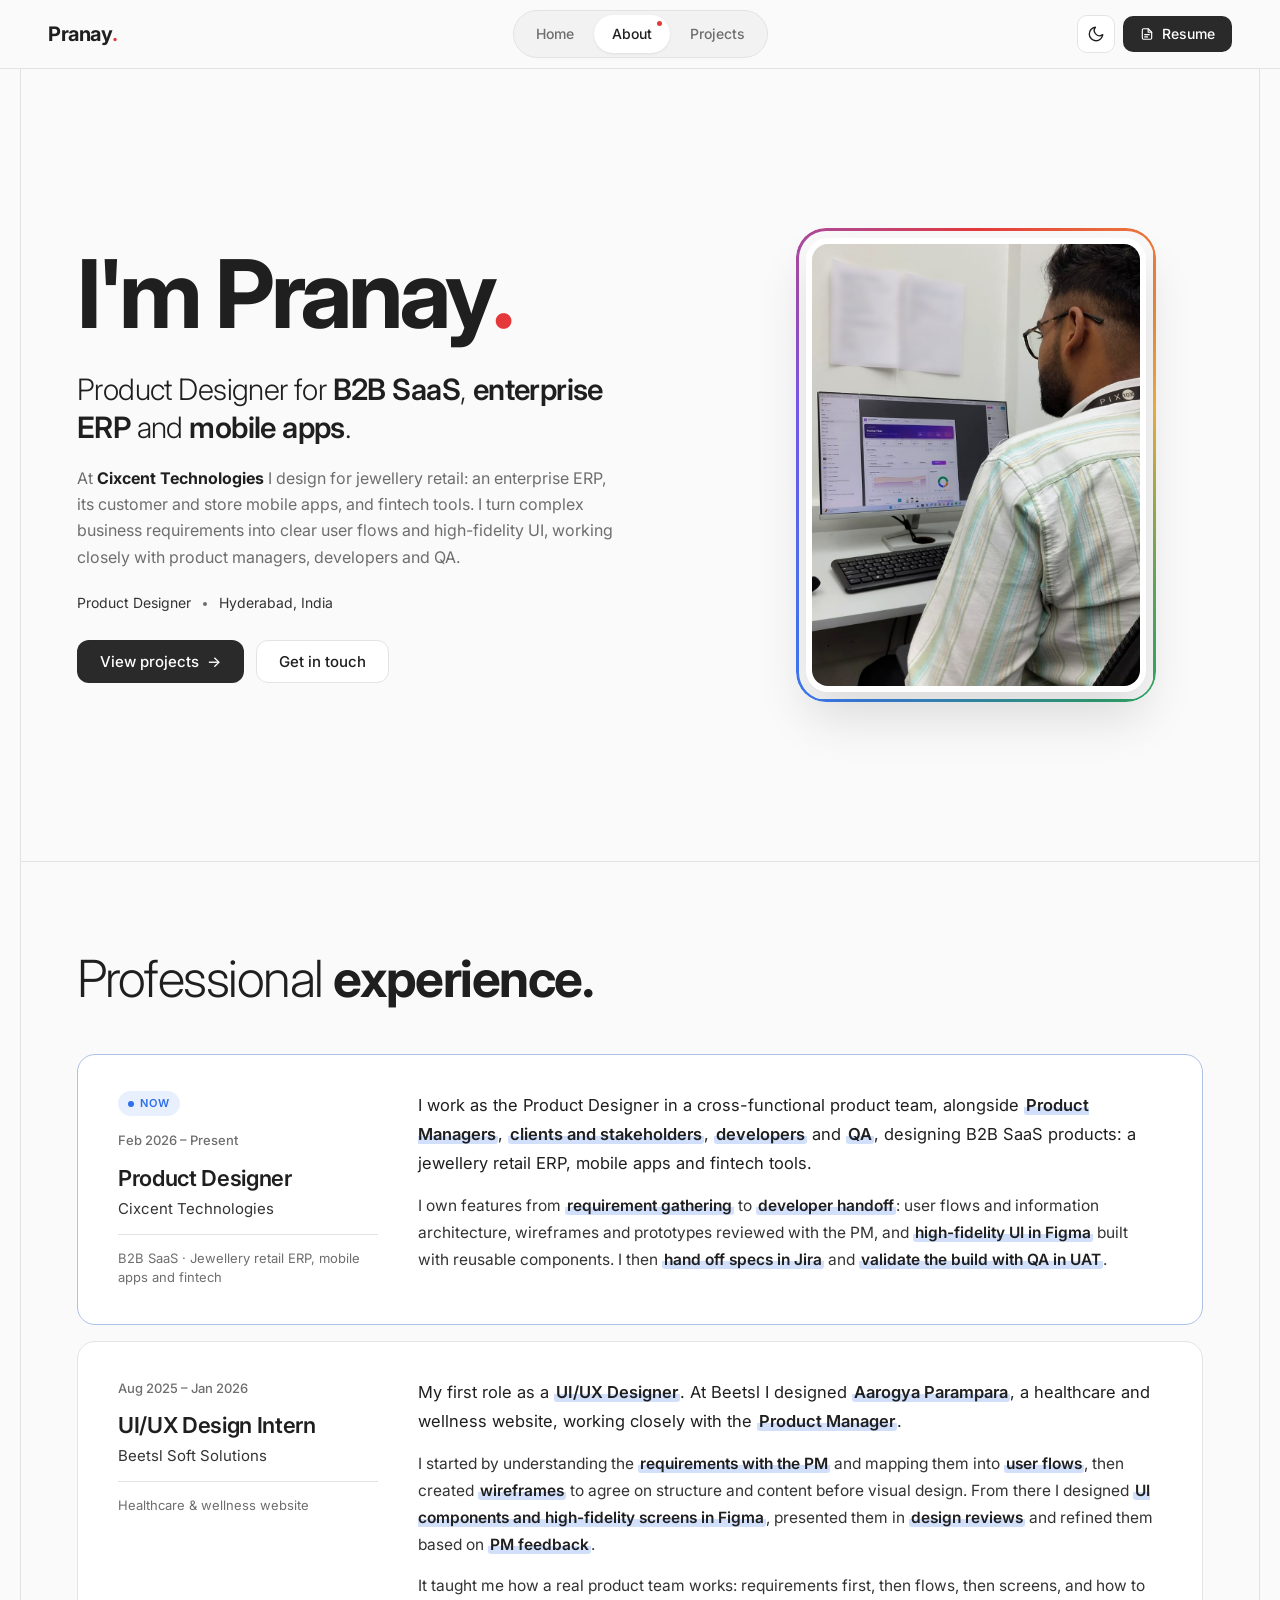
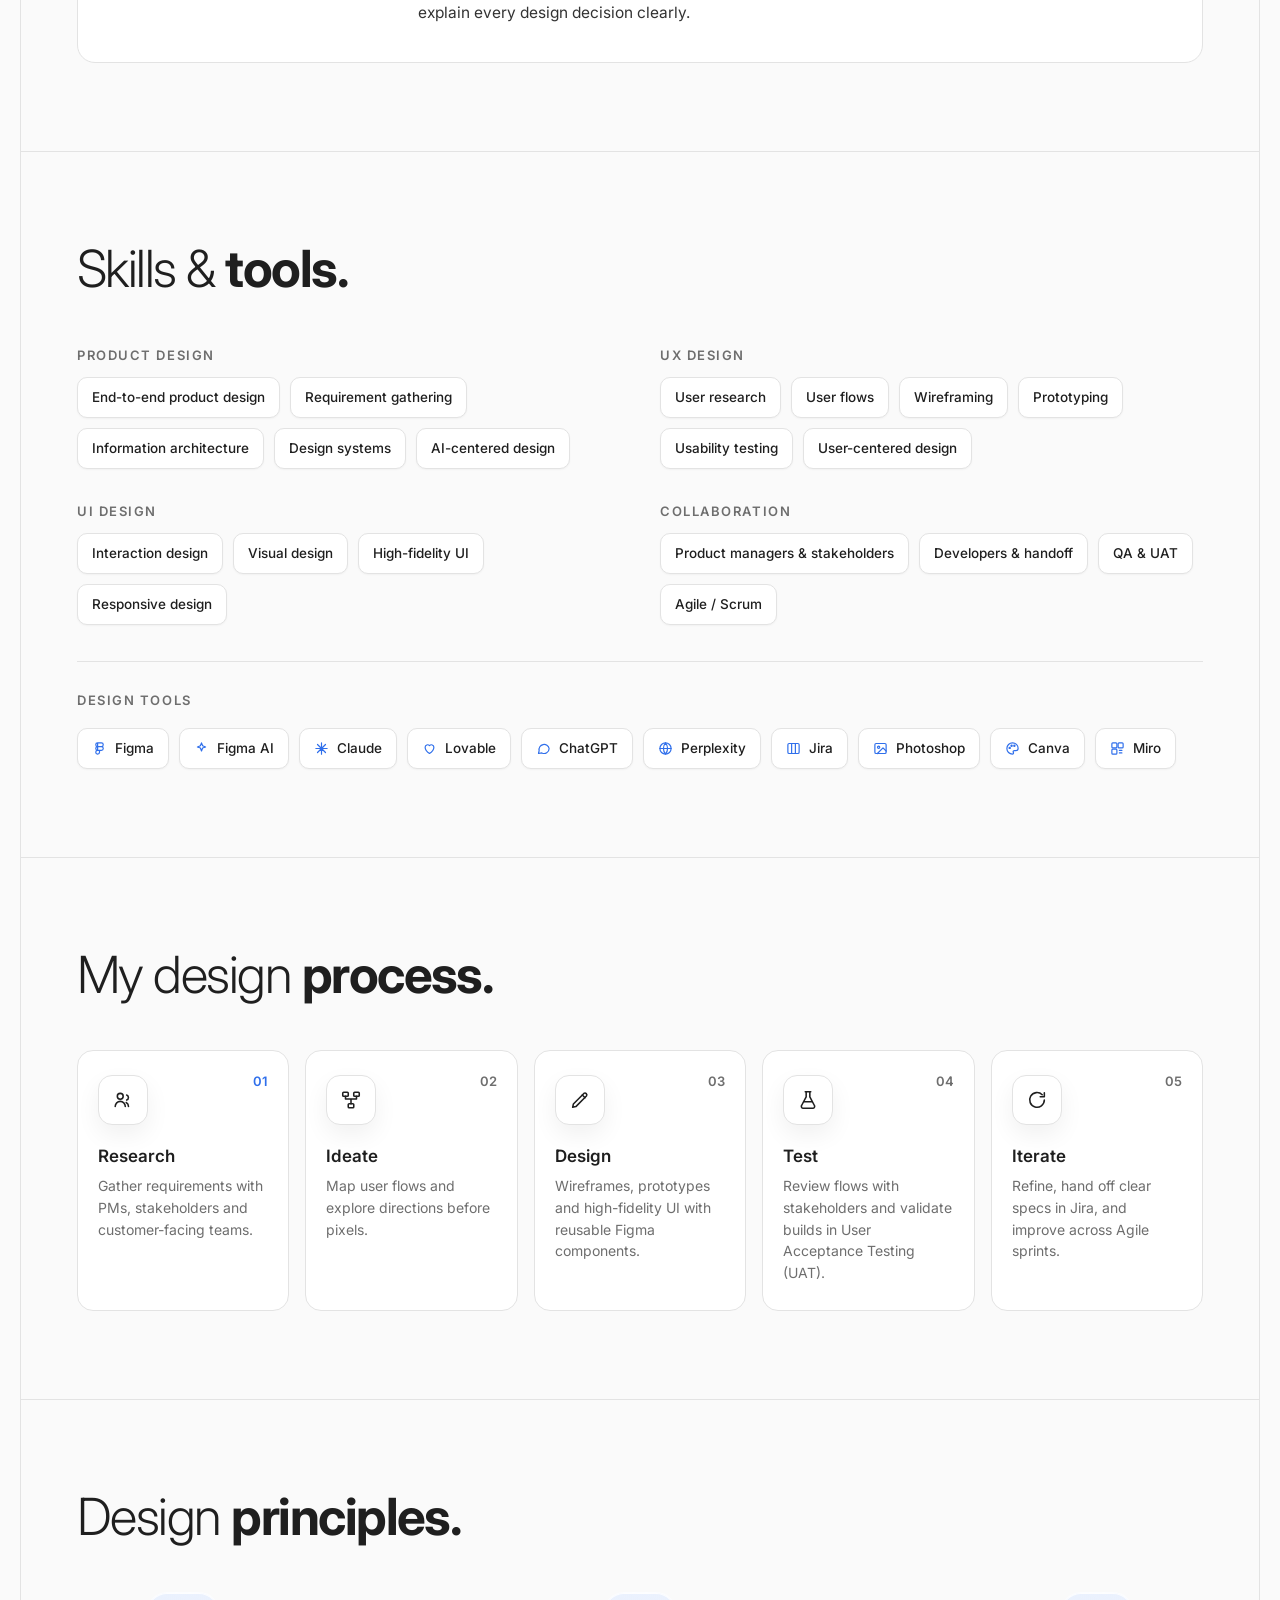
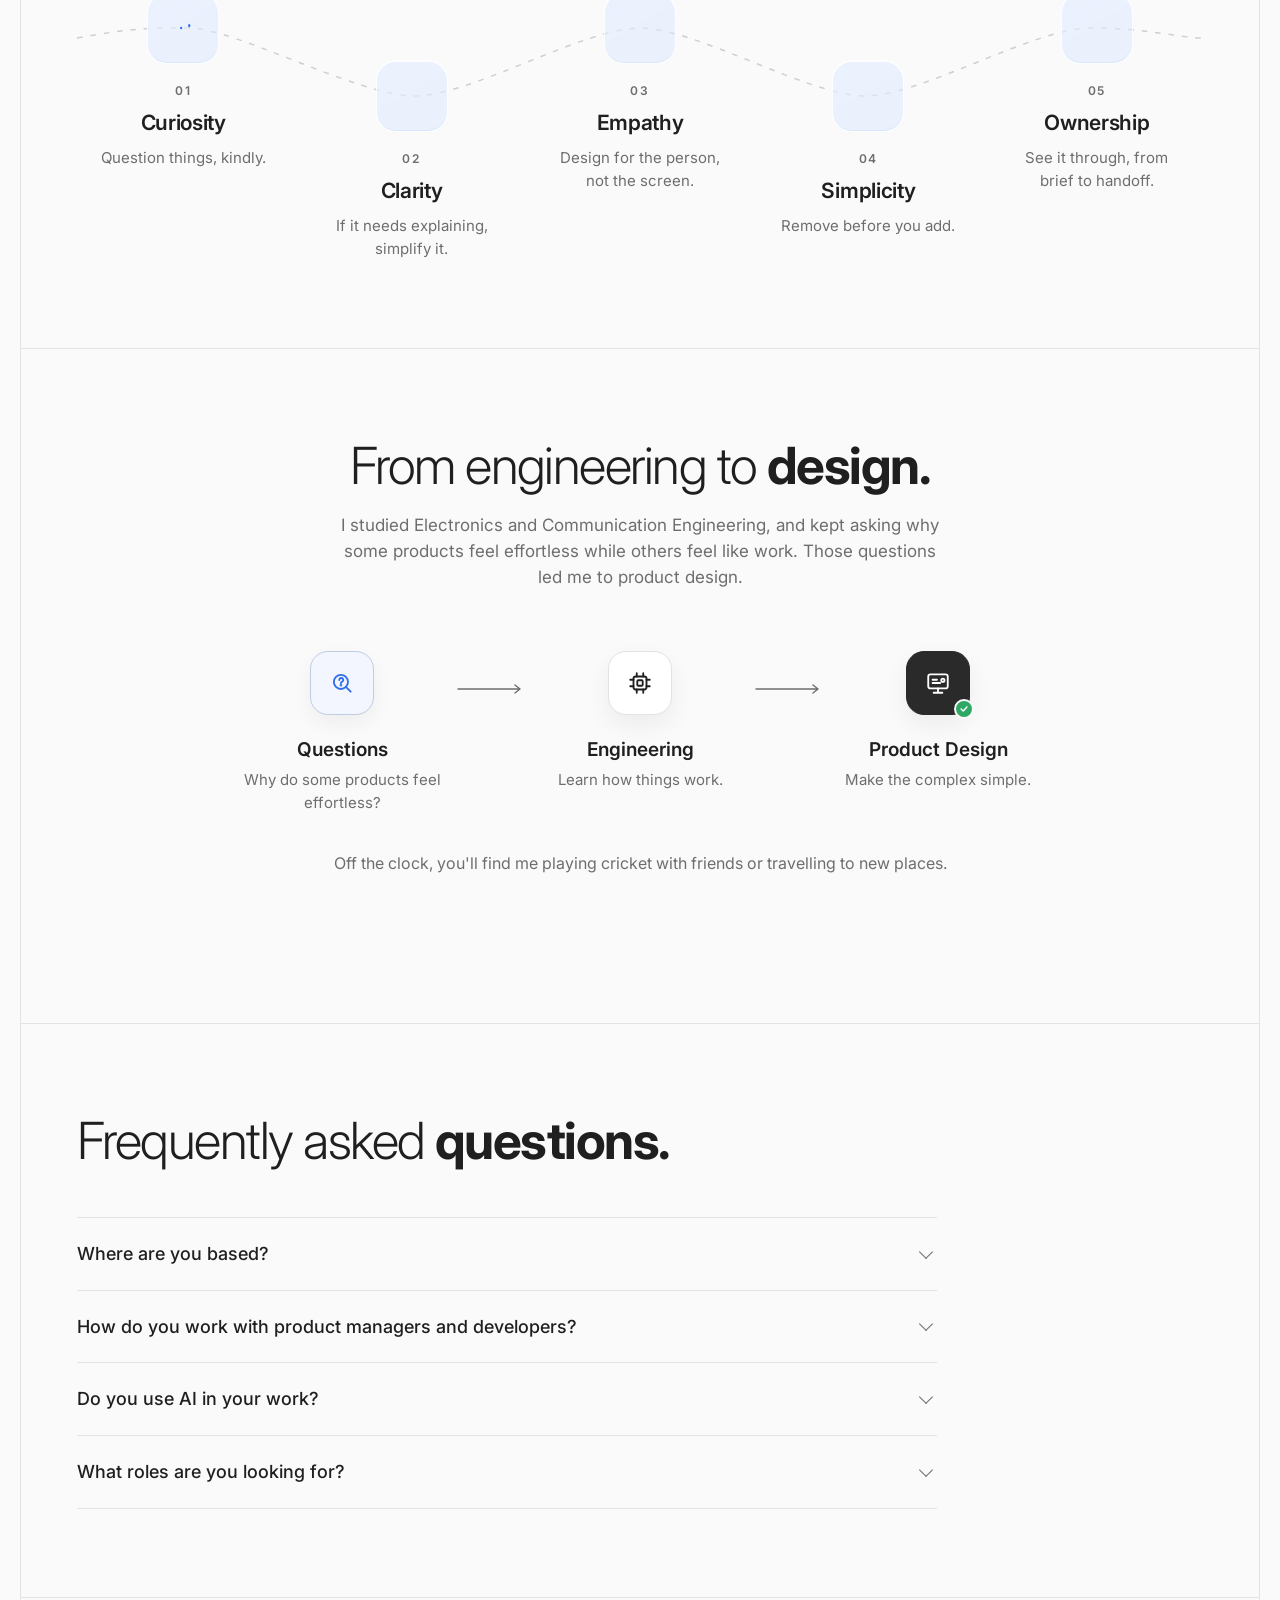
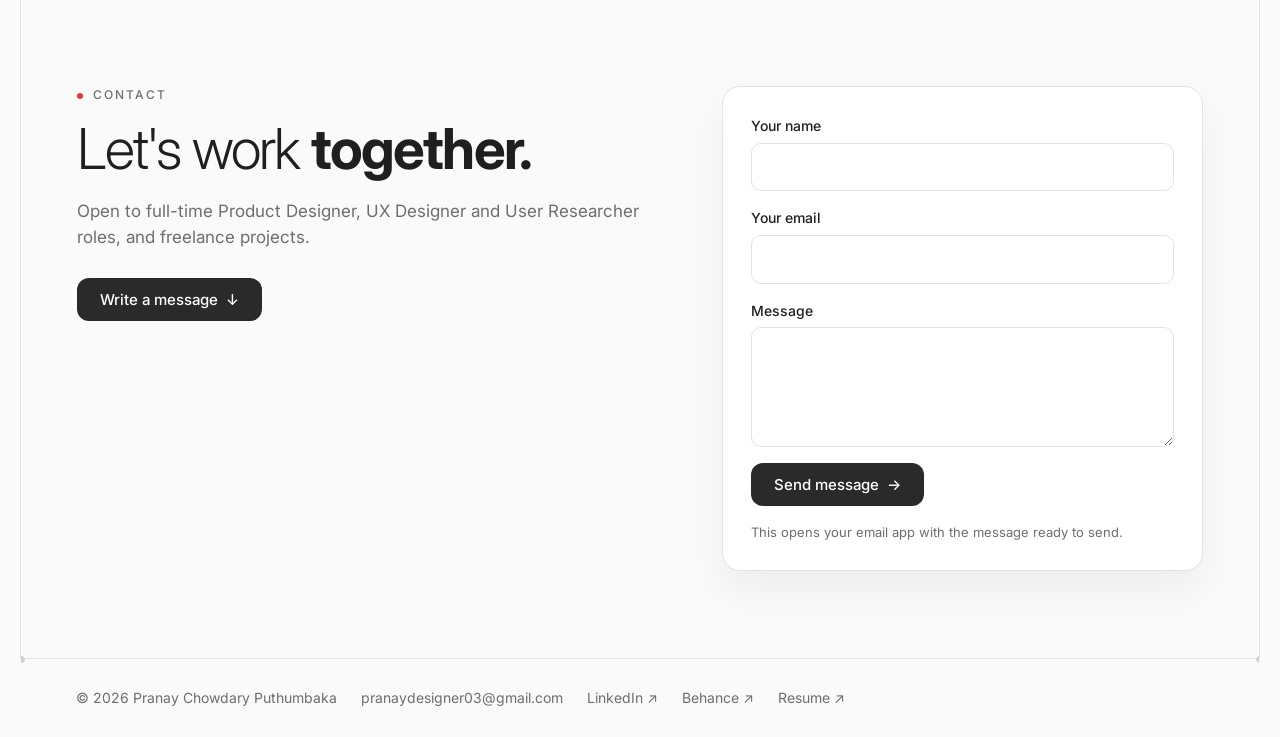
==== commit 0c826ed7: "UX review: clearer wording, wayfinding and sharper KFC and banner images Writing and naming - Consis" ====
--- a/about.html
+++ b/about.html
@@ -60,12 +60,16 @@
     <section class="section a-intro" aria-labelledby="about-title">
       <div class="a-intro__text">
         <h1 class="about-name" id="about-title">I'm Pranay<span class="dot">.</span></h1>
-        <p class="a-intro__headline reveal" style="--d:.2s">Turning <strong>complex problems</strong> into <strong>simple, meaningful</strong> digital experiences.</p>
-        <p class="a-intro__desc reveal" style="--d:.28s">I'm a Product Designer at <strong>Cixcent Technologies</strong>, designing B2B SaaS products for jewellery retail: an enterprise ERP, its customer and store mobile apps, and fintech tools. I turn complex business requirements into clear user flows and high-fidelity UI, working closely with product managers, developers and QA.</p>
+        <p class="a-intro__headline reveal" style="--d:.2s">Product Designer for <strong>B2B SaaS</strong>, <strong>enterprise ERP</strong> and <strong>mobile apps</strong>.</p>
+        <p class="a-intro__desc reveal" style="--d:.28s">At <strong>Cixcent Technologies</strong> I design for jewellery retail: an enterprise ERP, its customer and store mobile apps, and fintech tools. I turn complex business requirements into clear user flows and high-fidelity UI, working closely with product managers, developers and QA.</p>
         <ul class="meta a-intro__meta reveal" style="--d:.34s">
           <li>Product Designer</li>
           <li>Hyderabad, India</li>
         </ul>
+        <div class="hero__cta a-intro__cta reveal" style="--d:.4s">
+          <a class="btn btn--primary" href="projects.html">View projects <span aria-hidden="true">→</span></a>
+          <a class="btn btn--outline" href="#contact">Get in touch</a>
+        </div>
       </div>
 
 <span class="floater" style="top:14%;left:46%" aria-hidden="true"><svg width="18" height="18" viewBox="0 0 18 18"><circle cx="9" cy="9" r="6.5" fill="none" stroke="currentColor" stroke-width="1.6"/></svg></span><span class="floater" style="bottom:16%;left:54%" aria-hidden="true"><svg width="16" height="16" viewBox="0 0 16 16"><path d="M8 2v12M2 8h12" stroke="currentColor" stroke-width="1.8" stroke-linecap="round"/></svg></span><span class="floater" style="top:30%;right:3%" aria-hidden="true"><svg width="18" height="18" viewBox="0 0 24 24"><path d="M12 3l1.8 4.7L18.5 9.5l-4.7 1.8L12 16l-1.8-4.7L5.5 9.5l4.7-1.8z" fill="currentColor"/></svg></span><span class="floater" style="bottom:10%;right:30%" aria-hidden="true"><svg width="16" height="16" viewBox="0 0 16 16"><rect x="2.5" y="2.5" width="11" height="11" rx="3" fill="none" stroke="currentColor" stroke-width="1.6"/></svg></span>
@@ -92,8 +96,7 @@
           </div>
           <div class="xp__body">
             <p class="xp__text">I work as the Product Designer in a cross-functional product team, alongside <mark>Product Managers</mark>, <mark>clients and stakeholders</mark>, <mark>developers</mark> and <mark>QA</mark>, designing B2B SaaS products: a jewellery retail ERP, mobile apps and fintech tools.</p>
-            <p class="xp__text">Every feature starts with <mark>requirement gathering</mark> with the PM and clients. I turn business needs into <mark>user flows and information architecture</mark>, then <mark>wireframes</mark> and <mark>prototypes</mark> that we review together, before moving to <mark>high-fidelity UI in Figma</mark>, built with <mark>reusable components</mark> so the ERP web app and mobile apps stay consistent.</p>
-            <p class="xp__text">Once the design is approved, I <mark>hand off clear Figma screens in Jira</mark>, with specs, states and edge cases, and stay with the developers through the sprint to answer questions. When it is built, I <mark>validate it with QA in UAT</mark> and refine it in the next <mark>Agile sprint</mark>.</p>
+            <p class="xp__text">I own features from <mark>requirement gathering</mark> to <mark>developer handoff</mark>: user flows and information architecture, wireframes and prototypes reviewed with the PM, and <mark>high-fidelity UI in Figma</mark> built with reusable components. I then <mark>hand off specs in Jira</mark> and <mark>validate the build with QA in UAT</mark>.</p>
           </div>
         </article>
         <article class="xp__card">
@@ -112,10 +115,19 @@
       </div>
     </section>
 
+    <!-- ============ 5. SKILLS & TOOLS ============ -->
+    <section class="section" aria-labelledby="skills-title">
+      <div class="a-head">
+        <h2 class="section-title a-title" id="skills-title">Skills &amp; <strong>tools.</strong></h2>
+      </div>
+      <div class="skill-groups"><div class="skill-group"><h3 class="subhead">Product design</h3><ul class="tag-list"><li class="chip">End-to-end product design</li><li class="chip">Requirement gathering</li><li class="chip">Information architecture</li><li class="chip">Design systems</li><li class="chip">AI-centered design</li></ul></div><div class="skill-group"><h3 class="subhead">UX design</h3><ul class="tag-list"><li class="chip">User research</li><li class="chip">User flows</li><li class="chip">Wireframing</li><li class="chip">Prototyping</li><li class="chip">Usability testing</li><li class="chip">User-centered design</li></ul></div><div class="skill-group"><h3 class="subhead">UI design</h3><ul class="tag-list"><li class="chip">Interaction design</li><li class="chip">Visual design</li><li class="chip">High-fidelity UI</li><li class="chip">Responsive design</li></ul></div><div class="skill-group"><h3 class="subhead">Collaboration</h3><ul class="tag-list"><li class="chip">Product managers &amp; stakeholders</li><li class="chip">Developers &amp; handoff</li><li class="chip">QA &amp; UAT</li><li class="chip">Agile / Scrum</li></ul></div></div>
+      <div class="tools-row"><h3 class="subhead">Design tools</h3><ul class="tag-list"><li class="chip chip--i"><svg width="15" height="15" viewBox="0 0 24 24" fill="none" stroke="currentColor" stroke-width="1.9" stroke-linecap="round" stroke-linejoin="round" aria-hidden="true"><path d="M9 3h6a3 3 0 0 1 0 6H9zM9 9h6a3 3 0 1 1 0 6H9zM9 3a3 3 0 0 0 0 6M9 9a3 3 0 0 0 0 6M9 15a3 3 0 1 0 3 3v-3"/></svg>Figma</li><li class="chip chip--i"><svg width="15" height="15" viewBox="0 0 24 24" fill="none" stroke="currentColor" stroke-width="1.9" stroke-linecap="round" stroke-linejoin="round" aria-hidden="true"><path d="M12 3l1.8 4.7L18.5 9.5l-4.7 1.8L12 16l-1.8-4.7L5.5 9.5l4.7-1.8z"/></svg>Figma AI</li><li class="chip chip--i"><svg width="15" height="15" viewBox="0 0 24 24" fill="none" stroke="currentColor" stroke-width="1.9" stroke-linecap="round" stroke-linejoin="round" aria-hidden="true"><path d="M12 3v18M3 12h18M5.6 5.6l12.8 12.8M18.4 5.6 5.6 18.4"/></svg>Claude</li><li class="chip chip--i"><svg width="15" height="15" viewBox="0 0 24 24" fill="none" stroke="currentColor" stroke-width="1.9" stroke-linecap="round" stroke-linejoin="round" aria-hidden="true"><path d="M12 20s-7-4.4-7-10a4 4 0 0 1 7-2.6A4 4 0 0 1 19 10c0 5.6-7 10-7 10z"/></svg>Lovable</li><li class="chip chip--i"><svg width="15" height="15" viewBox="0 0 24 24" fill="none" stroke="currentColor" stroke-width="1.9" stroke-linecap="round" stroke-linejoin="round" aria-hidden="true"><path d="M21 12a8 8 0 0 1-11.6 7.1L4 20l1-4.6A8 8 0 1 1 21 12z"/></svg>ChatGPT</li><li class="chip chip--i"><svg width="15" height="15" viewBox="0 0 24 24" fill="none" stroke="currentColor" stroke-width="1.9" stroke-linecap="round" stroke-linejoin="round" aria-hidden="true"><circle cx="12" cy="12" r="9"/><path d="M3 12h18M12 3a14 14 0 0 1 0 18M12 3a14 14 0 0 0 0 18"/></svg>Perplexity</li><li class="chip chip--i"><svg width="15" height="15" viewBox="0 0 24 24" fill="none" stroke="currentColor" stroke-width="1.9" stroke-linecap="round" stroke-linejoin="round" aria-hidden="true"><rect x="3" y="4" width="18" height="16" rx="2"/><path d="M9 4v16M15 4v16"/></svg>Jira</li><li class="chip chip--i"><svg width="15" height="15" viewBox="0 0 24 24" fill="none" stroke="currentColor" stroke-width="1.9" stroke-linecap="round" stroke-linejoin="round" aria-hidden="true"><rect x="3" y="4" width="18" height="16" rx="2"/><circle cx="9" cy="10" r="1.8"/><path d="m21 16-5-5-9 9"/></svg>Photoshop</li><li class="chip chip--i"><svg width="15" height="15" viewBox="0 0 24 24" fill="none" stroke="currentColor" stroke-width="1.9" stroke-linecap="round" stroke-linejoin="round" aria-hidden="true"><path d="M12 3a9 9 0 1 0 0 18c1.1 0 1.7-.8 1.7-1.7 0-.9-.7-1.3-.7-2.1 0-.9.8-1.7 1.7-1.7H17a4 4 0 0 0 4-4C21 6.6 17 3 12 3z"/><circle cx="7.5" cy="11" r="1"/><circle cx="10.5" cy="7.5" r="1"/><circle cx="15" cy="7.5" r="1"/></svg>Canva</li><li class="chip chip--i"><svg width="15" height="15" viewBox="0 0 24 24" fill="none" stroke="currentColor" stroke-width="1.9" stroke-linecap="round" stroke-linejoin="round" aria-hidden="true"><rect x="3" y="3" width="8" height="8" rx="1.5"/><rect x="13" y="3" width="8" height="8" rx="1.5"/><rect x="3" y="13" width="8" height="8" rx="1.5"/><path d="M15 15h4M15 19h4"/></svg>Miro</li></ul></div>
+    </section>
+
     <!-- ============ 3. HOW I DESIGN (process) ============ -->
     <section class="section" aria-labelledby="process-title">
       <div class="a-head">
-        <h2 class="section-title a-title" id="process-title">How I turn <strong>questions</strong> into products.</h2>
+        <h2 class="section-title a-title" id="process-title">My design <strong>process.</strong></h2>
       </div>
       <ol class="steps">
         <li class="step">
@@ -151,19 +163,10 @@
       </ol>
     </section>
 
-    <!-- ============ 5. SKILLS & TOOLS ============ -->
-    <section class="section" aria-labelledby="skills-title">
-      <div class="a-head">
-        <h2 class="section-title a-title" id="skills-title">Skills &amp; <strong>tools.</strong></h2>
-      </div>
-      <div class="skill-groups"><div class="skill-group"><h3 class="subhead">Product design</h3><ul class="tag-list"><li class="chip">End-to-end product design</li><li class="chip">Requirement gathering</li><li class="chip">Information architecture</li><li class="chip">Design systems</li><li class="chip">AI-centered design</li></ul></div><div class="skill-group"><h3 class="subhead">UX design</h3><ul class="tag-list"><li class="chip">User research</li><li class="chip">User flows</li><li class="chip">Wireframing</li><li class="chip">Prototyping</li><li class="chip">Usability testing</li><li class="chip">User-centered design</li></ul></div><div class="skill-group"><h3 class="subhead">UI design</h3><ul class="tag-list"><li class="chip">Interaction design</li><li class="chip">Visual design</li><li class="chip">High-fidelity UI</li><li class="chip">Responsive design</li></ul></div><div class="skill-group"><h3 class="subhead">Collaboration</h3><ul class="tag-list"><li class="chip">Product managers &amp; stakeholders</li><li class="chip">Developers &amp; handoff</li><li class="chip">QA &amp; UAT</li><li class="chip">Agile / Scrum</li></ul></div></div>
-      <div class="tools-row"><h3 class="subhead">Design tools</h3><ul class="tag-list"><li class="chip chip--i"><svg width="15" height="15" viewBox="0 0 24 24" fill="none" stroke="currentColor" stroke-width="1.9" stroke-linecap="round" stroke-linejoin="round" aria-hidden="true"><path d="M9 3h6a3 3 0 0 1 0 6H9zM9 9h6a3 3 0 1 1 0 6H9zM9 3a3 3 0 0 0 0 6M9 9a3 3 0 0 0 0 6M9 15a3 3 0 1 0 3 3v-3"/></svg>Figma</li><li class="chip chip--i"><svg width="15" height="15" viewBox="0 0 24 24" fill="none" stroke="currentColor" stroke-width="1.9" stroke-linecap="round" stroke-linejoin="round" aria-hidden="true"><path d="M12 3l1.8 4.7L18.5 9.5l-4.7 1.8L12 16l-1.8-4.7L5.5 9.5l4.7-1.8z"/></svg>Figma AI</li><li class="chip chip--i"><svg width="15" height="15" viewBox="0 0 24 24" fill="none" stroke="currentColor" stroke-width="1.9" stroke-linecap="round" stroke-linejoin="round" aria-hidden="true"><path d="M12 3v18M3 12h18M5.6 5.6l12.8 12.8M18.4 5.6 5.6 18.4"/></svg>Claude</li><li class="chip chip--i"><svg width="15" height="15" viewBox="0 0 24 24" fill="none" stroke="currentColor" stroke-width="1.9" stroke-linecap="round" stroke-linejoin="round" aria-hidden="true"><path d="M12 20s-7-4.4-7-10a4 4 0 0 1 7-2.6A4 4 0 0 1 19 10c0 5.6-7 10-7 10z"/></svg>Lovable</li><li class="chip chip--i"><svg width="15" height="15" viewBox="0 0 24 24" fill="none" stroke="currentColor" stroke-width="1.9" stroke-linecap="round" stroke-linejoin="round" aria-hidden="true"><path d="M21 12a8 8 0 0 1-11.6 7.1L4 20l1-4.6A8 8 0 1 1 21 12z"/></svg>ChatGPT</li><li class="chip chip--i"><svg width="15" height="15" viewBox="0 0 24 24" fill="none" stroke="currentColor" stroke-width="1.9" stroke-linecap="round" stroke-linejoin="round" aria-hidden="true"><circle cx="12" cy="12" r="9"/><path d="M3 12h18M12 3a14 14 0 0 1 0 18M12 3a14 14 0 0 0 0 18"/></svg>Perplexity</li><li class="chip chip--i"><svg width="15" height="15" viewBox="0 0 24 24" fill="none" stroke="currentColor" stroke-width="1.9" stroke-linecap="round" stroke-linejoin="round" aria-hidden="true"><rect x="3" y="4" width="18" height="16" rx="2"/><path d="M9 4v16M15 4v16"/></svg>Jira</li><li class="chip chip--i"><svg width="15" height="15" viewBox="0 0 24 24" fill="none" stroke="currentColor" stroke-width="1.9" stroke-linecap="round" stroke-linejoin="round" aria-hidden="true"><rect x="3" y="4" width="18" height="16" rx="2"/><circle cx="9" cy="10" r="1.8"/><path d="m21 16-5-5-9 9"/></svg>Photoshop</li><li class="chip chip--i"><svg width="15" height="15" viewBox="0 0 24 24" fill="none" stroke="currentColor" stroke-width="1.9" stroke-linecap="round" stroke-linejoin="round" aria-hidden="true"><path d="M12 3a9 9 0 1 0 0 18c1.1 0 1.7-.8 1.7-1.7 0-.9-.7-1.3-.7-2.1 0-.9.8-1.7 1.7-1.7H17a4 4 0 0 0 4-4C21 6.6 17 3 12 3z"/><circle cx="7.5" cy="11" r="1"/><circle cx="10.5" cy="7.5" r="1"/><circle cx="15" cy="7.5" r="1"/></svg>Canva</li><li class="chip chip--i"><svg width="15" height="15" viewBox="0 0 24 24" fill="none" stroke="currentColor" stroke-width="1.9" stroke-linecap="round" stroke-linejoin="round" aria-hidden="true"><rect x="3" y="3" width="8" height="8" rx="1.5"/><rect x="13" y="3" width="8" height="8" rx="1.5"/><rect x="3" y="13" width="8" height="8" rx="1.5"/><path d="M15 15h4M15 19h4"/></svg>Miro</li></ul></div>
-    </section>
-
     <!-- ============ 5. VALUES ============ -->
     <section class="section" aria-labelledby="values-title">
       <div class="a-head">
-        <h2 class="section-title a-title" id="values-title">A few things I <strong>hold on to.</strong></h2>
+        <h2 class="section-title a-title" id="values-title">Design <strong>principles.</strong></h2>
       </div>
       <div class="values" id="values">
         <!-- dashed base path + accent path that draws in as you scroll -->
@@ -208,7 +211,7 @@
 
     <!-- ============ 2. ORIGIN STORY ============ -->
     <section class="section a-center" aria-labelledby="origin-title">
-      <h2 class="section-title a-title" id="origin-title"><strong>Curiosity came first.</strong><br>Then came design.</h2>
+      <h2 class="section-title a-title" id="origin-title">From engineering to <strong>design.</strong></h2>
       <p class="a-lead">I studied Electronics and Communication Engineering, and kept asking why some products feel effortless while others feel like work. Those questions led me to product design.</p>
 
       <ol class="flow" aria-label="How I got into design">
@@ -216,8 +219,8 @@
           <span class="icon-tile icon-tile--accent" aria-hidden="true">
             <svg width="26" height="26" viewBox="0 0 24 24" fill="none" stroke="currentColor" stroke-width="1.7" stroke-linecap="round" stroke-linejoin="round"><circle cx="11" cy="11" r="6.5"/><path d="m20 20-4.2-4.2"/><path d="M9.5 9.2a1.8 1.8 0 1 1 2.4 1.7c-.6.2-.9.6-.9 1.2"/><circle cx="11" cy="14" r=".4" fill="currentColor"/></svg>
           </span>
-          <h3>Curiosity</h3>
-          <p>Ask why.</p>
+          <h3>Questions</h3>
+          <p>Why do some products feel effortless?</p>
         </li>
         <li class="flow__arrow" aria-hidden="true"><svg width="70" height="12" viewBox="0 0 70 12"><path d="M2 6h62m0 0-5-4m5 4-5 4" fill="none" stroke="currentColor" stroke-width="1.4" stroke-linecap="round" stroke-linejoin="round" pathLength="1"/></svg></li>
         <li class="flow__step">
@@ -243,13 +246,9 @@
     <!-- ============ 9. FAQ ============ -->
     <section class="section" aria-labelledby="faq-title">
       <div class="a-head">
-        <h2 class="section-title a-title" id="faq-title">Questions people <strong>ask me.</strong></h2>
+        <h2 class="section-title a-title" id="faq-title">Frequently asked <strong>questions.</strong></h2>
       </div>
       <div class="faq">
-        <details class="faq__item">
-          <summary>What do you do, exactly?</summary>
-          <p>I'm a Product Designer at Cixcent Technologies, where I design B2B SaaS products: a jewellery retail ERP, customer and store mobile apps, and fintech tools. I work end to end, from gathering requirements and mapping user flows to wireframes, prototypes and high-fidelity UI.</p>
-        </details>
         <details class="faq__item">
           <summary>Where are you based?</summary>
           <p>Hyderabad, India. I'm open to full-time roles and freelance projects.</p>
@@ -266,20 +265,16 @@
           <summary>What roles are you looking for?</summary>
           <p>Product Designer, UX Designer and User Researcher roles, especially in B2B SaaS, enterprise products and fintech. I'm also open to freelance work.</p>
         </details>
-        <details class="faq__item">
-          <summary>How can I reach you?</summary>
-          <p>Email me at <a href="mailto:pranaydesigner03@gmail.com">pranaydesigner03@gmail.com</a>, or connect with me on <a href="https://www.linkedin.com/in/pranay-chowdary-puthumbaka-728284301/" target="_blank" rel="noopener">LinkedIn</a>. You can also see more of my work on <a href="https://www.behance.net/pranayputhumb" target="_blank" rel="noopener">Behance</a>.</p>
-        </details>
       </div>
     </section>
 
     <!-- ============ 10. LET'S CONNECT ============ -->
     <section class="section a-connect" id="contact" aria-labelledby="contact-title">
       <div class="a-connect__text">
-        <p class="eyebrow">Let's connect</p>
-        <h2 class="section-title section-title--xl" id="contact-title">Got a messy workflow? <strong>Let's make it simple.</strong></h2>
+        <p class="eyebrow">Contact</p>
+        <h2 class="section-title section-title--xl" id="contact-title">Let's work <strong>together.</strong></h2>
         <p class="a-lead a-lead--left">Open to full-time Product Designer, UX Designer and User Researcher roles, and freelance projects.</p>
-        <a class="btn btn--primary" href="#contactForm" data-say-hello>Say hello <span aria-hidden="true">↓</span></a>
+        <a class="btn btn--primary" href="#contactForm" data-say-hello>Write a message <span aria-hidden="true">↓</span></a>
       </div>
 
       <!-- Contact form: opens the visitor's email app with the message filled in (no server needed) -->
@@ -313,6 +308,7 @@
       <a href="mailto:pranaydesigner03@gmail.com">pranaydesigner03@gmail.com</a>
       <a href="https://www.linkedin.com/in/pranay-chowdary-puthumbaka-728284301/" target="_blank" rel="noopener">LinkedIn ↗</a>
       <a href="https://www.behance.net/pranayputhumb" target="_blank" rel="noopener">Behance ↗</a>
+      <a href="https://drive.google.com/file/d/15YdlNEJKuUJEdSD5GdNVbuTQy5E2yW6C/view?usp=sharing" target="_blank" rel="noopener">Resume ↗</a>
     </div>
   </footer>
 
--- a/assets/css/styles.css
+++ b/assets/css/styles.css
@@ -1677,3 +1677,34 @@
 }
 .a-intro__photo img, .a-intro__ring { animation: none !important; }
 .p-list .w-grid { margin-top: 28px; }
+
+/* ---------- UX pass: wayfinding and clearer interactions ---------- */
+/* Anchored headings clear the sticky navigation */
+[id$="-title"], #professional, #personal, #gallery, #craft, #contact, #experience { scroll-margin-top: 96px; }
+
+/* Case study: "On this page" section list */
+.cs-toc { display: flex; align-items: center; gap: 14px; flex-wrap: wrap; padding: 18px 56px; border-bottom: 1px solid var(--line); }
+.cs-toc__label { font-size: 12px; font-weight: 600; letter-spacing: .08em; text-transform: uppercase; color: var(--muted); }
+.cs-toc ol { list-style: none; margin: 0; padding: 0; display: flex; flex-wrap: wrap; gap: 8px; }
+.cs-toc a, .p-jump a { display: inline-block; padding: 6px 12px; border-radius: 99px; border: 1px solid var(--line); background: var(--surface-2); font-size: 13.5px; font-weight: 500; color: var(--text-strong); text-decoration: none; transition: border-color .2s, background .2s; }
+.cs-toc a:hover, .p-jump a:hover { border-color: var(--text-strong); }
+@media (max-width: 640px) { .cs-toc { padding: 14px 22px; } }
+
+/* Projects: category jump links */
+.p-jump { display: flex; flex-wrap: wrap; gap: 8px; margin-top: 22px; }
+
+/* Professional tag stands apart from the topic tags */
+.tag--pro { background: var(--text-strong) !important; color: var(--surface-2) !important; border-color: var(--text-strong) !important; }
+
+/* Overview as one summary card */
+.cs-card--wide p { max-width: 820px; }
+
+/* About intro actions */
+.a-intro__cta { margin-top: 26px; }
+
+/* Featured project cards: the whole card opens the case study */
+.fp-card { position: relative; }
+.fp-card__title a::after { content: ""; position: absolute; inset: 0; border-radius: 18px; }
+.fp-card__title a:focus-visible { outline: none; }
+.fp-card:focus-within { outline: 2px solid var(--accent); outline-offset: 3px; }
+.fp-card__link { position: relative; z-index: 1; }
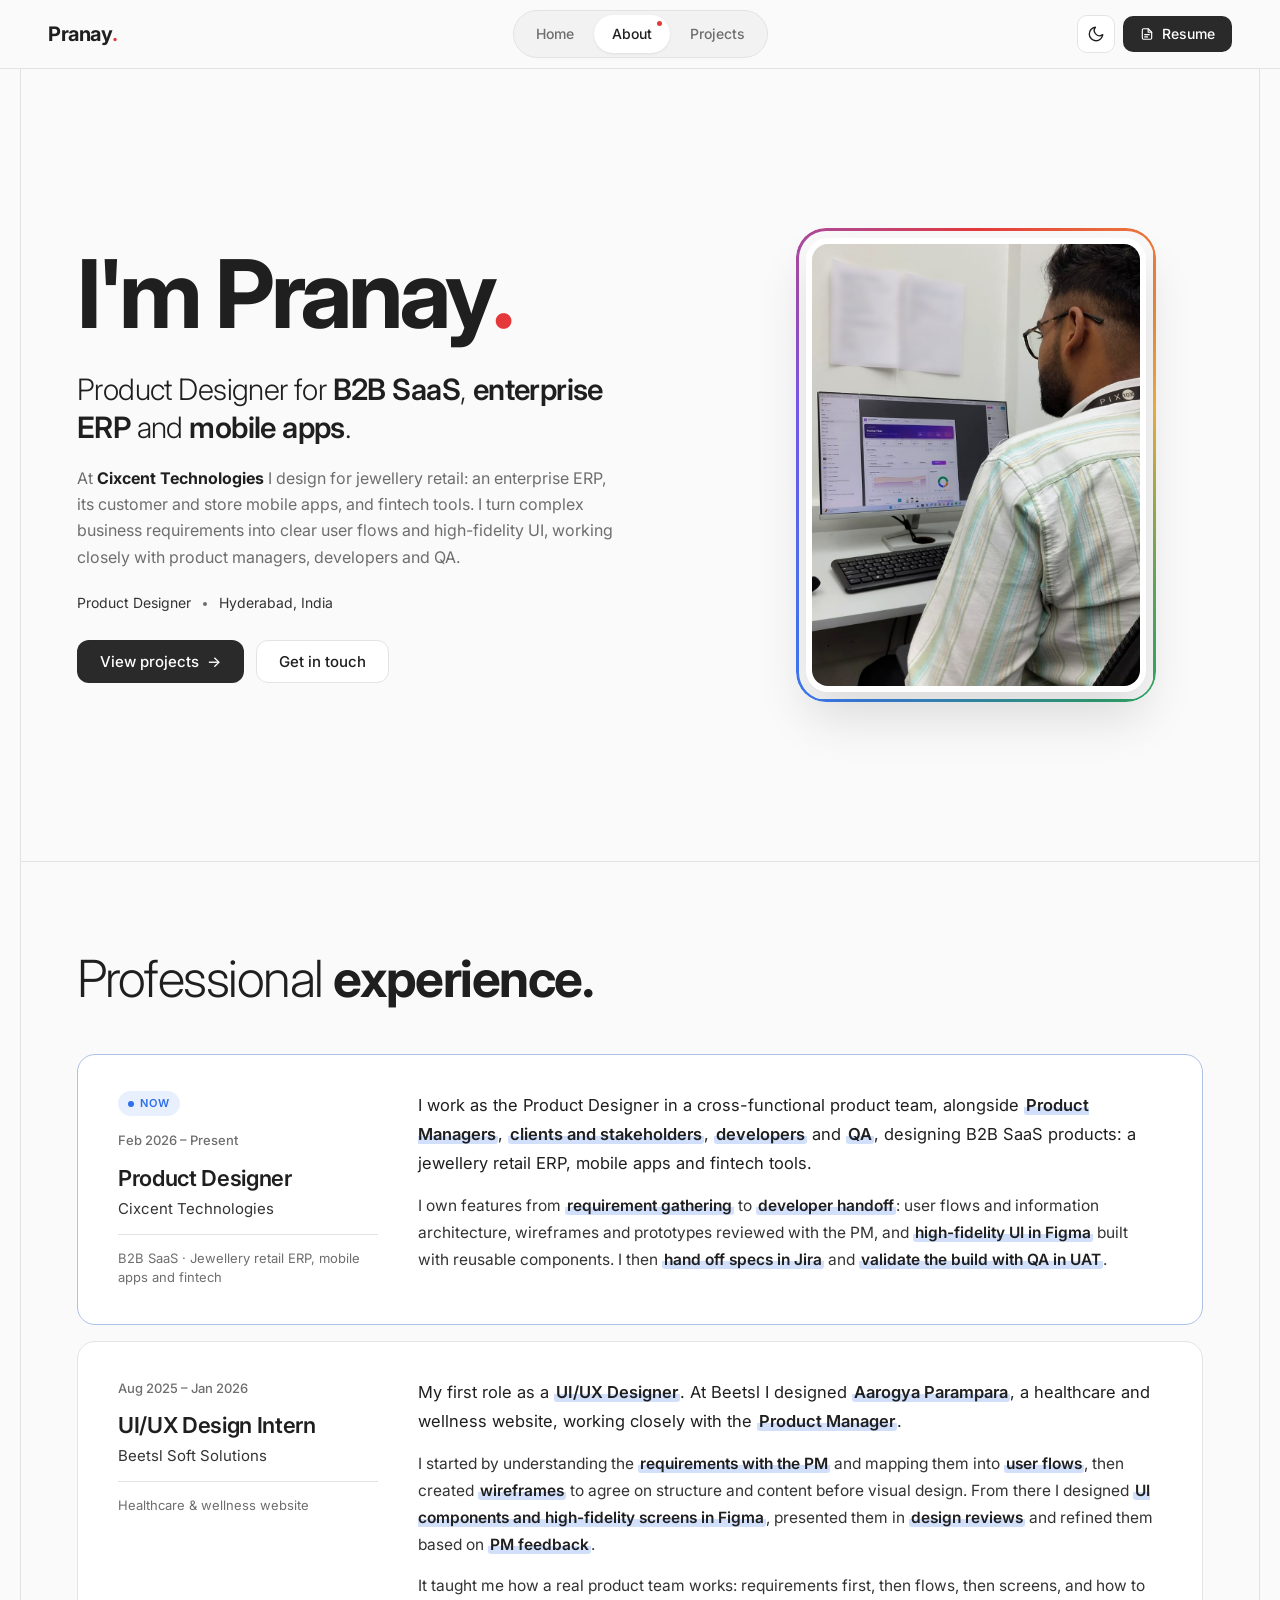
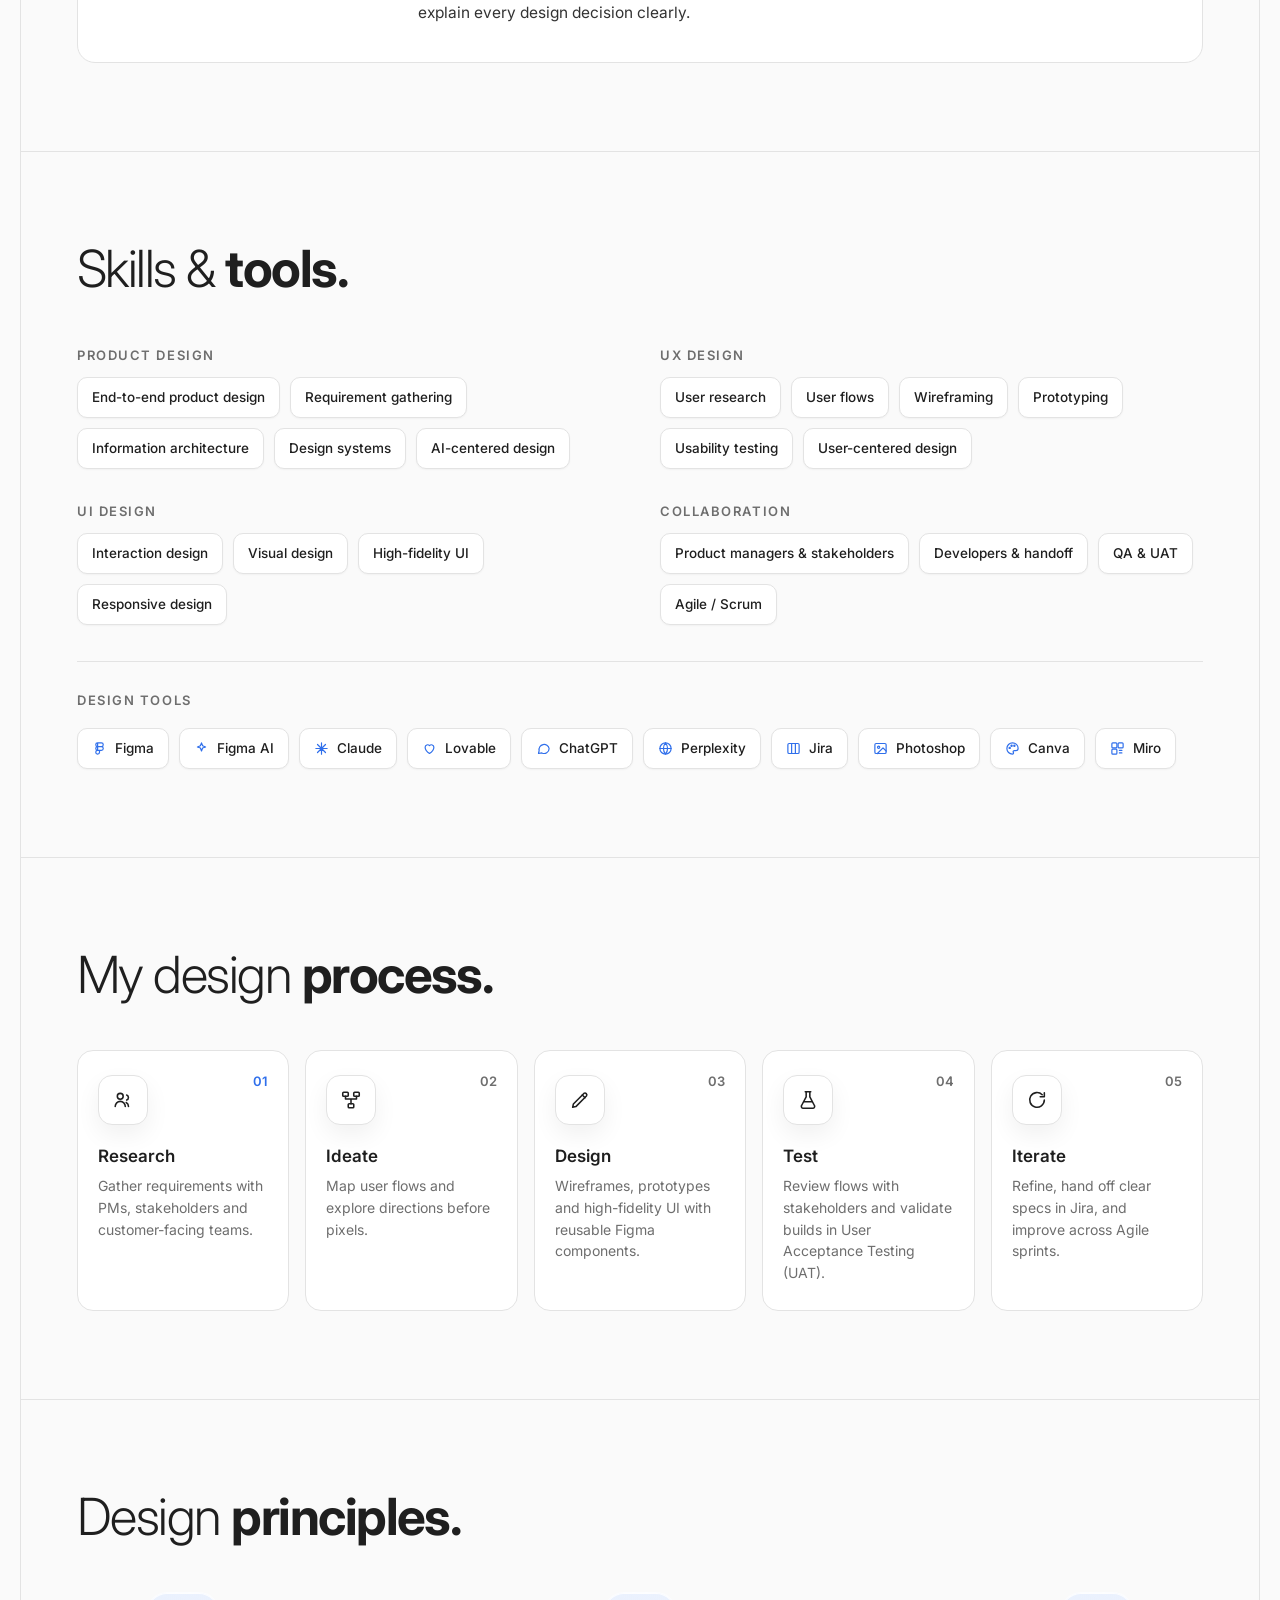
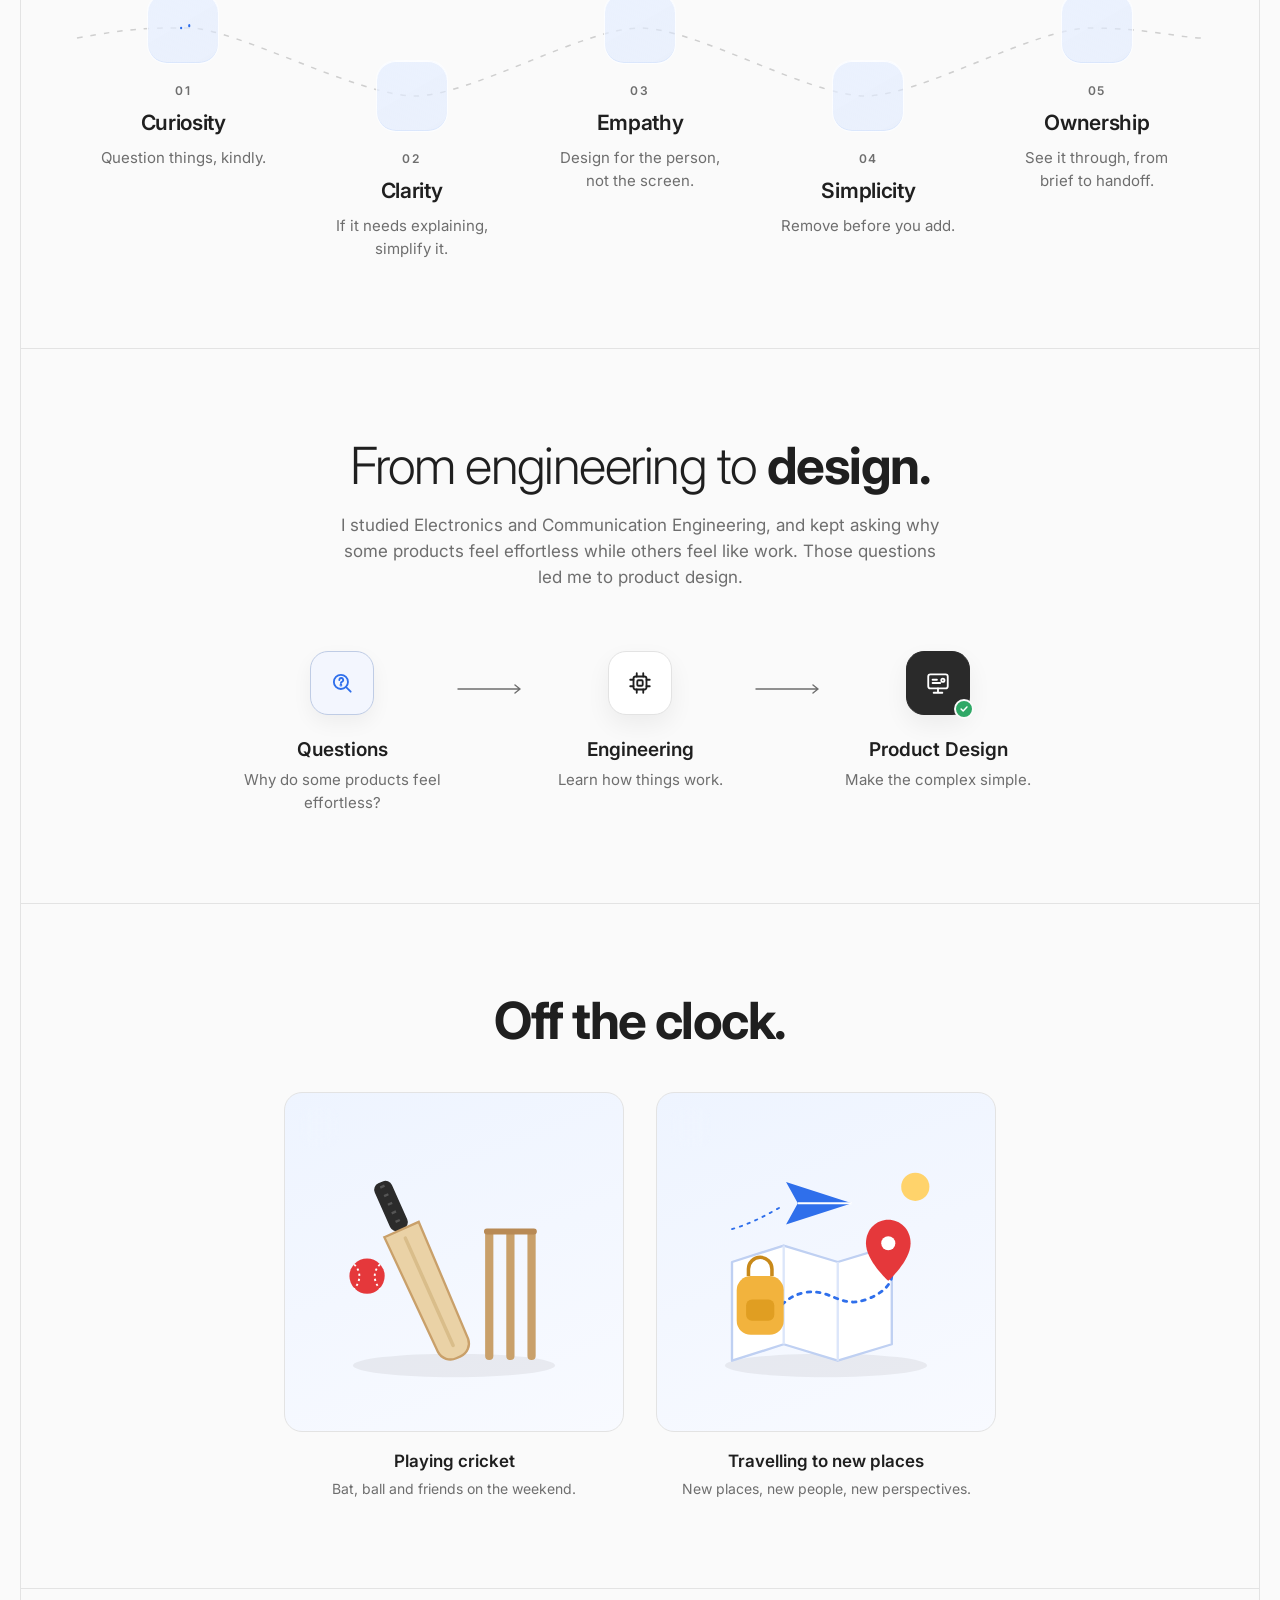
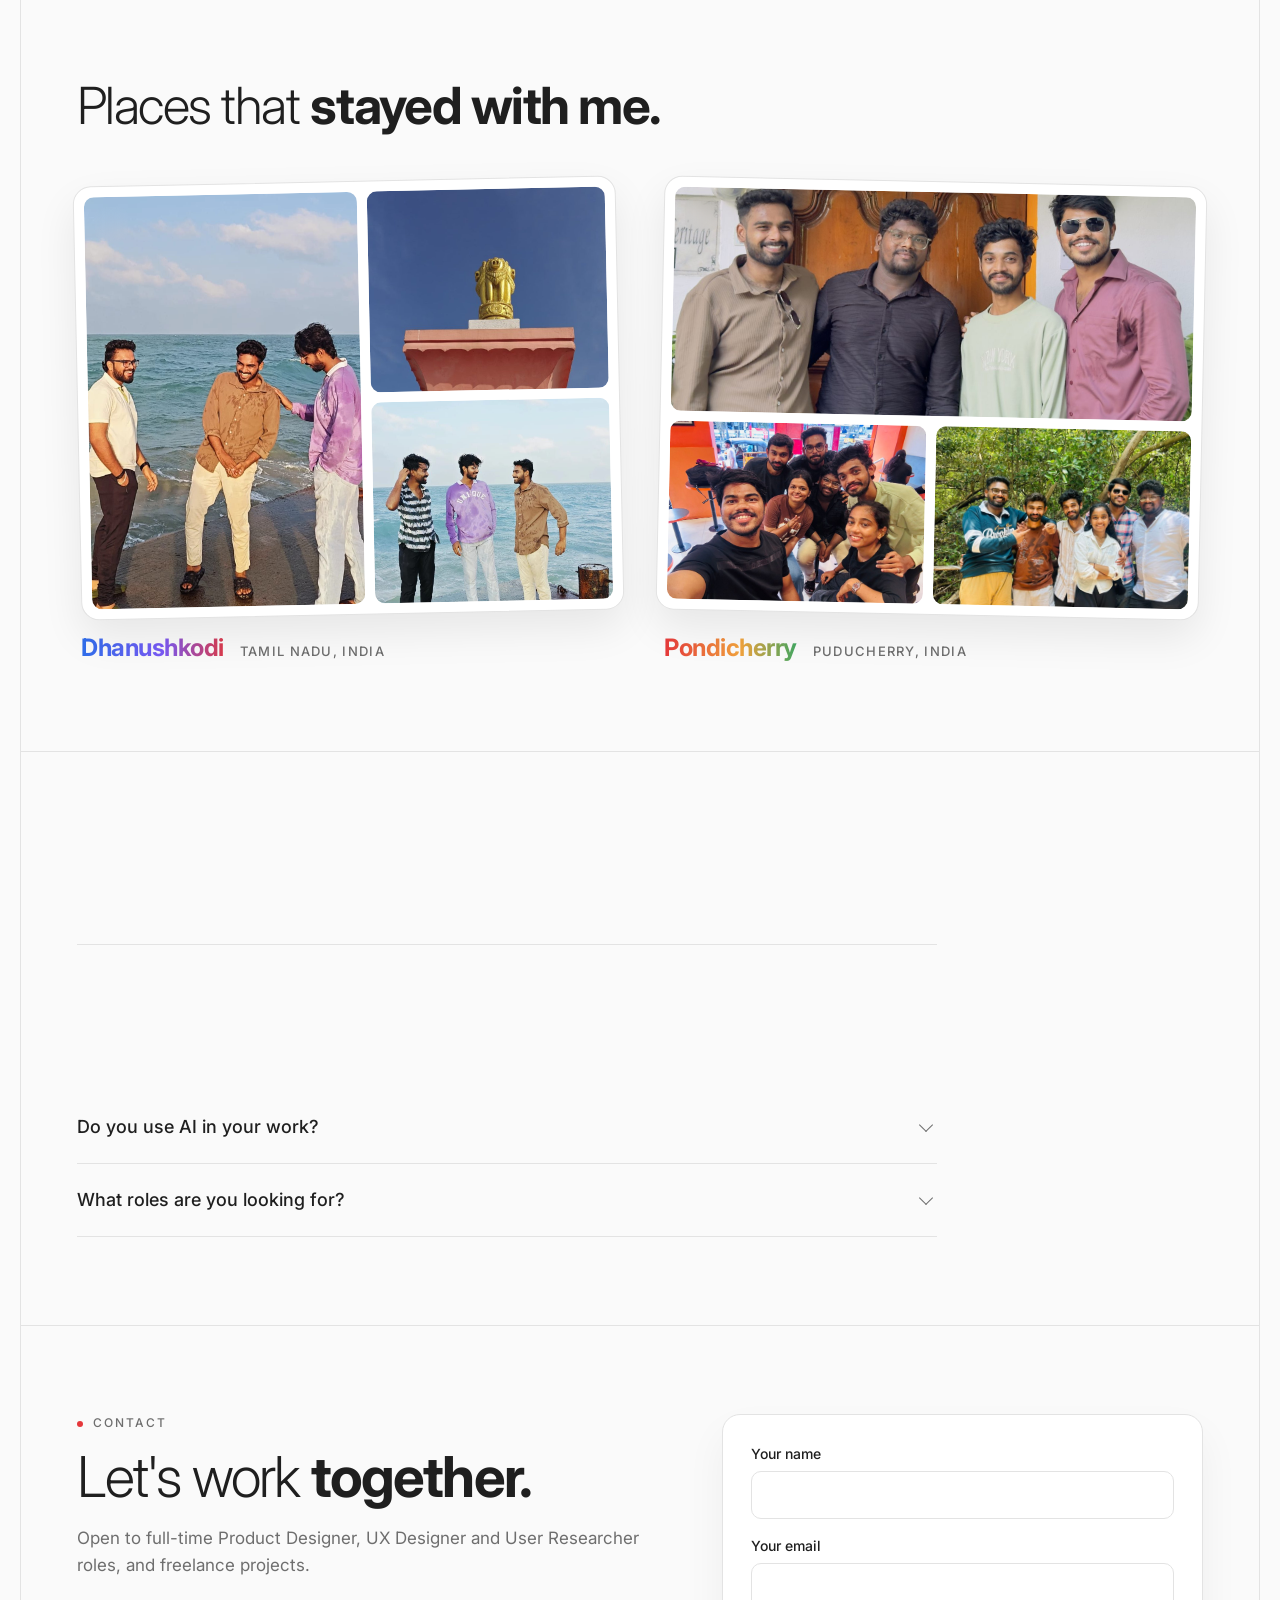
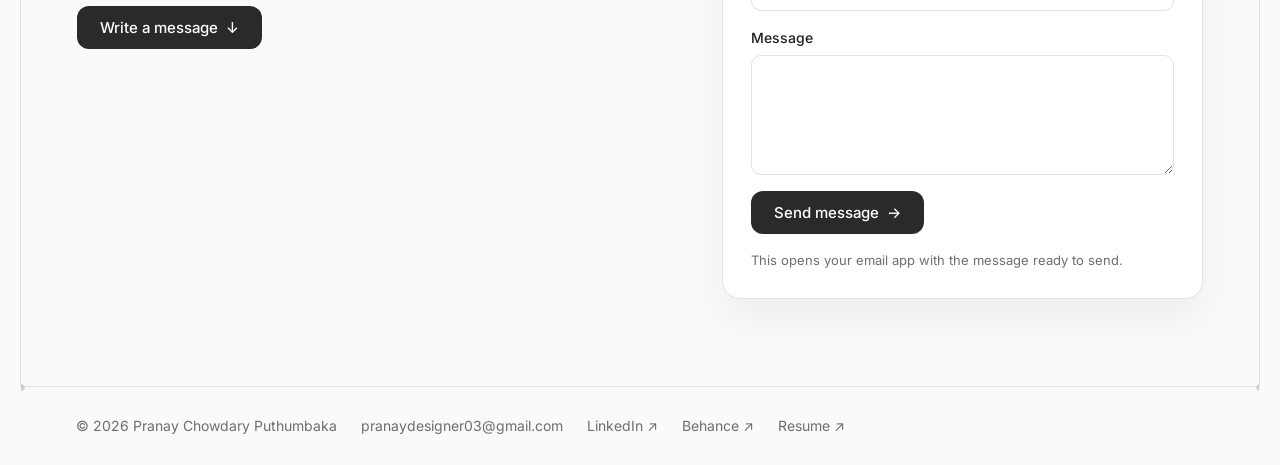
==== commit 8c076b39: "Restore the welcome and intro with Skip intro; bring back Off the clock and Places - Welcome screen " ====
--- a/about.html
+++ b/about.html
@@ -240,7 +240,72 @@
           <p>Make the complex simple.</p>
         </li>
       </ol>
-      <p class="a-lead a-offclock">Off the clock, you'll find me playing cricket with friends or travelling to new places.</p>
+    </section>
+
+    <!-- ============ 7. OFF THE CLOCK ============ -->
+    <section class="section a-center" aria-labelledby="hobbies-title">
+      <h2 class="section-title a-title" id="hobbies-title"><strong>Off the clock.</strong></h2>
+      <div class="hobbies">
+        <article class="hobby">
+          <div class="hobby__img hobby__art"><span class="glass-badge" aria-hidden="true"><svg width="18" height="18" viewBox="0 0 24 24" fill="none" stroke="currentColor" stroke-width="1.8" stroke-linecap="round"><circle cx="12" cy="12" r="8.5"/><path d="M8 4.5c2.5 4.5 2.5 10.5 0 15M16 4.5c-2.5 4.5-2.5 10.5 0 15" stroke-dasharray="2 2.4"/></svg></span><svg viewBox="0 0 240 240" aria-hidden="true">
+  <ellipse cx="120" cy="208" rx="86" ry="10" fill="#000" opacity=".06"/>
+  <!-- stumps -->
+  <g stroke="#C9A06A" stroke-width="7" stroke-linecap="round"><path d="M150 96v104M168 96v104M186 96v104"/></g>
+  <g stroke="#B88A55" stroke-width="5" stroke-linecap="round"><path d="M148 94h20M168 94h20"/></g>
+  <!-- bat -->
+  <g transform="rotate(-24 92 120)">
+    <rect x="80" y="44" width="16" height="44" rx="6" fill="#2B2B2B"/>
+    <path d="M86 48h4M86 56h4M86 64h4M86 72h4M86 80h4" stroke="#555" stroke-width="2"/>
+    <path d="M72 88h32l-2 108a12 12 0 0 1-12 11h-4a12 12 0 0 1-12-11z" fill="#EAD2A6" stroke="#C9A06A" stroke-width="2"/>
+    <path d="M88 96v100" stroke="#D9BD8A" stroke-width="3" stroke-linecap="round"/>
+  </g>
+  <!-- ball -->
+  <g class="ball"><circle cx="46" cy="132" r="15" fill="#E5383B"/><path d="M35 122c6 6 6 14 0 21M57 122c-6 6-6 14 0 21" fill="none" stroke="#fff" stroke-width="1.6" stroke-dasharray="2 2.5"/></g>
+</svg></div>
+          <h3>Playing cricket</h3>
+          <p>Bat, ball and friends on the weekend.</p>
+        </article>
+        <article class="hobby">
+          <div class="hobby__img hobby__art"><span class="glass-badge" aria-hidden="true"><svg width="18" height="18" viewBox="0 0 24 24" fill="none" stroke="currentColor" stroke-width="1.8" stroke-linecap="round" stroke-linejoin="round"><path d="M21 3 3 10.5l7 2.5 2.5 7z"/><path d="m10 13 4.5-4.5"/></svg></span><svg viewBox="0 0 240 240" aria-hidden="true">
+  <ellipse cx="120" cy="208" rx="86" ry="10" fill="#000" opacity=".06"/>
+  <!-- map -->
+  <path d="M40 120l44-14 46 14 46-14v84l-46 14-46-14-44 14z" fill="#fff" stroke="#BFD0F2" stroke-width="2" stroke-linejoin="round"/>
+  <path d="M84 106v84M130 120v84" stroke="#DCE6FA" stroke-width="2"/>
+  <path d="M58 176c18-6 22-26 44-30s30 14 52 6 22-20 22-20" fill="none" stroke="#2F6FEB" stroke-width="2.4" stroke-dasharray="3 5" stroke-linecap="round"/>
+  <!-- pin -->
+  <path d="M154 104c0-12 9-20 19-20s19 8 19 20c0 15-19 32-19 32s-19-17-19-32z" fill="#E5383B"/>
+  <circle cx="173" cy="104" r="6" fill="#fff"/>
+  <!-- backpack -->
+  <rect x="44" y="132" width="40" height="50" rx="12" fill="#F2B33D"/>
+  <rect x="52" y="152" width="24" height="18" rx="5" fill="#E09E22"/>
+  <path d="M54 132v-6a10 10 0 0 1 20 0v6" fill="none" stroke="#C8891A" stroke-width="3"/>
+  <!-- plane -->
+  <g class="plane"><path d="M86 52l56 18-56 18 10-18z" fill="#2F6FEB"/><path d="M96 70h46" stroke="#fff" stroke-width="1.5"/><path d="M40 92c14-4 26-10 40-18" fill="none" stroke="#2F6FEB" stroke-width="1.6" stroke-dasharray="2 5" stroke-linecap="round"/></g>
+  <!-- sun -->
+  <circle cx="196" cy="56" r="12" fill="#FFD36B"/>
+</svg></div>
+          <h3>Travelling to new places</h3>
+          <p>New places, new people, new perspectives.</p>
+        </article>
+      </div>
+    </section>
+
+    <!-- ============ 8. PLACES ============ -->
+    <section class="section places-sec" aria-labelledby="places-title">
+      <div class="doodles" aria-hidden="true"><span class="doodle doodle--plane"><svg width="56" height="40" viewBox="0 0 56 40" fill="none" stroke="currentColor" stroke-width="1.6" stroke-linecap="round" stroke-linejoin="round"><path d="M2 34c10-2 16-8 22-14" stroke-dasharray="2 5"/><path d="M28 18 54 4 44 30l-8-8-8-4z"/><path d="M36 22 54 4"/></svg></span><span class="doodle doodle--pin"><svg width="30" height="30" viewBox="0 0 24 24" fill="none" stroke="currentColor" stroke-width="1.6" stroke-linecap="round" stroke-linejoin="round"><path d="M12 21s-7-6.1-7-11.5a7 7 0 0 1 14 0C19 14.9 12 21 12 21z"/><circle cx="12" cy="9.5" r="2.5"/></svg></span><span class="doodle doodle--compass"><svg width="32" height="32" viewBox="0 0 24 24" fill="none" stroke="currentColor" stroke-width="1.5" stroke-linecap="round" stroke-linejoin="round"><circle cx="12" cy="12" r="9"/><path d="m15.5 8.5-2 5-5 2 2-5z"/></svg></span><span class="doodle doodle--sun"><svg width="34" height="34" viewBox="0 0 24 24" fill="none" stroke="currentColor" stroke-width="1.6" stroke-linecap="round"><circle cx="12" cy="12" r="4"/><path d="M12 2.5v2M12 19.5v2M2.5 12h2M19.5 12h2M5.3 5.3l1.4 1.4M17.3 17.3l1.4 1.4M5.3 18.7l1.4-1.4M17.3 6.7l1.4-1.4"/></svg></span></div>
+      <div class="a-head">
+        <h2 class="section-title a-title" id="places-title">Places that <strong>stayed with me.</strong></h2>
+      </div>
+      <div class="places">
+        <figure class="place">
+          <div class="collage"><span class="glass-badge glass-badge--pin" aria-hidden="true"><svg width="16" height="16" viewBox="0 0 24 24" fill="none" stroke="currentColor" stroke-width="1.9" stroke-linecap="round" stroke-linejoin="round"><path d="M12 21s-7-6.1-7-11.5a7 7 0 0 1 14 0C19 14.9 12 21 12 21z"/><circle cx="12" cy="9.5" r="2.5"/></svg></span><div class="collage__item"><img src="assets/images/places/dhanushkodi-1.jpg" width="899" height="1599" loading="lazy" alt="Pranay laughing with two friends on the pier at Dhanushkodi, sea behind them."></div><div class="collage__item"><img src="assets/images/places/dhanushkodi-2.jpg" width="716" height="1600" loading="lazy" alt="The national emblem on a coral-pink pillar against a deep blue sky at Dhanushkodi." style="object-position: 50% 30%"></div><div class="collage__item"><img src="assets/images/places/dhanushkodi-3.jpg" width="899" height="1599" loading="lazy" alt="Pranay and two friends smiling on the pier at Dhanushkodi, sea and sky behind them." style="object-position: 50% 55%"></div></div>
+          <figcaption><span class="place__name">Dhanushkodi</span><span class="place__where">Tamil Nadu, India</span></figcaption>
+        </figure>
+        <figure class="place">
+          <div class="collage collage--wide"><span class="glass-badge glass-badge--pin" aria-hidden="true"><svg width="16" height="16" viewBox="0 0 24 24" fill="none" stroke="currentColor" stroke-width="1.9" stroke-linecap="round" stroke-linejoin="round"><path d="M12 21s-7-6.1-7-11.5a7 7 0 0 1 14 0C19 14.9 12 21 12 21z"/><circle cx="12" cy="9.5" r="2.5"/></svg></span><div class="collage__item"><img src="assets/images/places/pondicherry-1.jpg" width="1400" height="716" loading="lazy" alt="Pranay with three friends in front of a carved wooden door at a heritage house in Pondicherry."></div><div class="collage__item"><img src="assets/images/places/pondicherry-2.jpg" width="1400" height="1050" loading="lazy" alt="A group selfie with friends at a café in Pondicherry."></div><div class="collage__item"><img src="assets/images/places/pondicherry-3.jpg" width="1400" height="788" loading="lazy" alt="Pranay and friends on a wooden walkway among mangrove trees near Pondicherry."></div></div>
+          <figcaption><span class="place__name">Pondicherry</span><span class="place__where">Puducherry, India</span></figcaption>
+        </figure>
+      </div>
     </section>
 
     <!-- ============ 9. FAQ ============ -->
--- a/assets/css/styles.css
+++ b/assets/css/styles.css
@@ -1708,3 +1708,24 @@
 .fp-card__title a:focus-visible { outline: none; }
 .fp-card:focus-within { outline: 2px solid var(--accent); outline-offset: 3px; }
 .fp-card__link { position: relative; z-index: 1; }
+
+/* Section links ("View full experience", "View all projects"): small outline buttons */
+.text-link { gap: 8px; padding: 9px 16px; border: 1px solid var(--line); border-radius: 99px; background: var(--surface-2); font-size: 14px; font-weight: 600; line-height: 1; box-shadow: 0 1px 2px rgba(0,0,0,.04); transition: border-color .2s, background .2s, box-shadow .2s; }
+.text-link span { transition: translate .2s var(--ease); }
+.text-link:hover { border-color: var(--text-strong); box-shadow: 0 6px 16px rgba(0,0,0,.06); }
+.text-link:hover span { translate: 3px 0; }
+.home-sec__head { align-items: center; }
+/* Place names in Inter (the handwriting font is no longer loaded) */
+.place__name { font-family: inherit !important; font-size: 24px !important; font-weight: 700 !important; letter-spacing: -.02em; }
+
+/* Welcome screen: Skip intro, matching the intro's Skip button but easier to spot */
+.welcome__skip, .intro__skip {
+  position: absolute; bottom: 24px; right: 24px; z-index: 2;
+  display: inline-flex; align-items: center; gap: 8px;
+  padding: 10px 16px; border: 1px solid var(--line); border-radius: 99px;
+  background: var(--surface-2); color: var(--text-strong);
+  font: 600 13px/1 var(--font); letter-spacing: 0; text-transform: none; cursor: pointer;
+  box-shadow: 0 1px 2px rgba(0,0,0,.05); transition: border-color .2s, box-shadow .2s;
+}
+.welcome__skip:hover, .intro__skip:hover { border-color: var(--text-strong); box-shadow: 0 6px 16px rgba(0,0,0,.08); color: var(--text-strong); }
+@media (max-width: 640px) { .welcome__skip, .intro__skip { bottom: 18px; right: 50%; translate: 50% 0; } }
